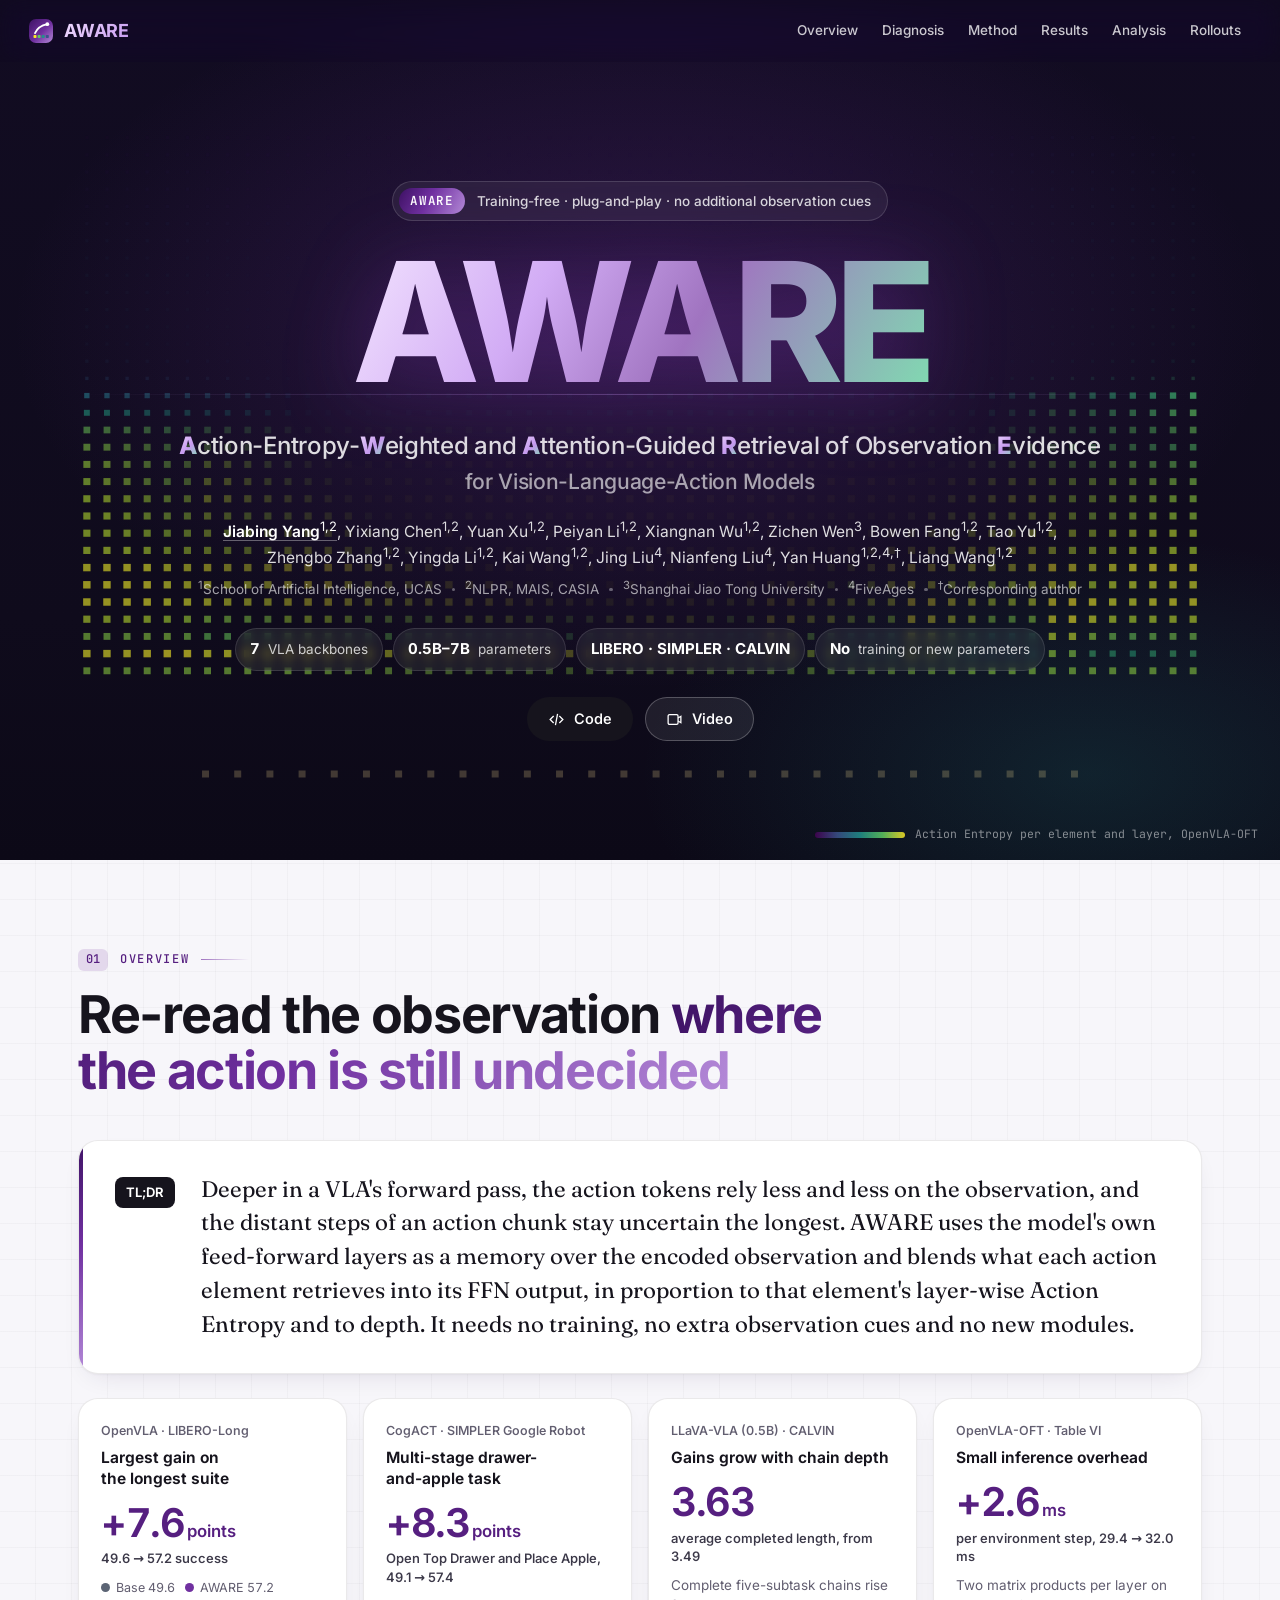
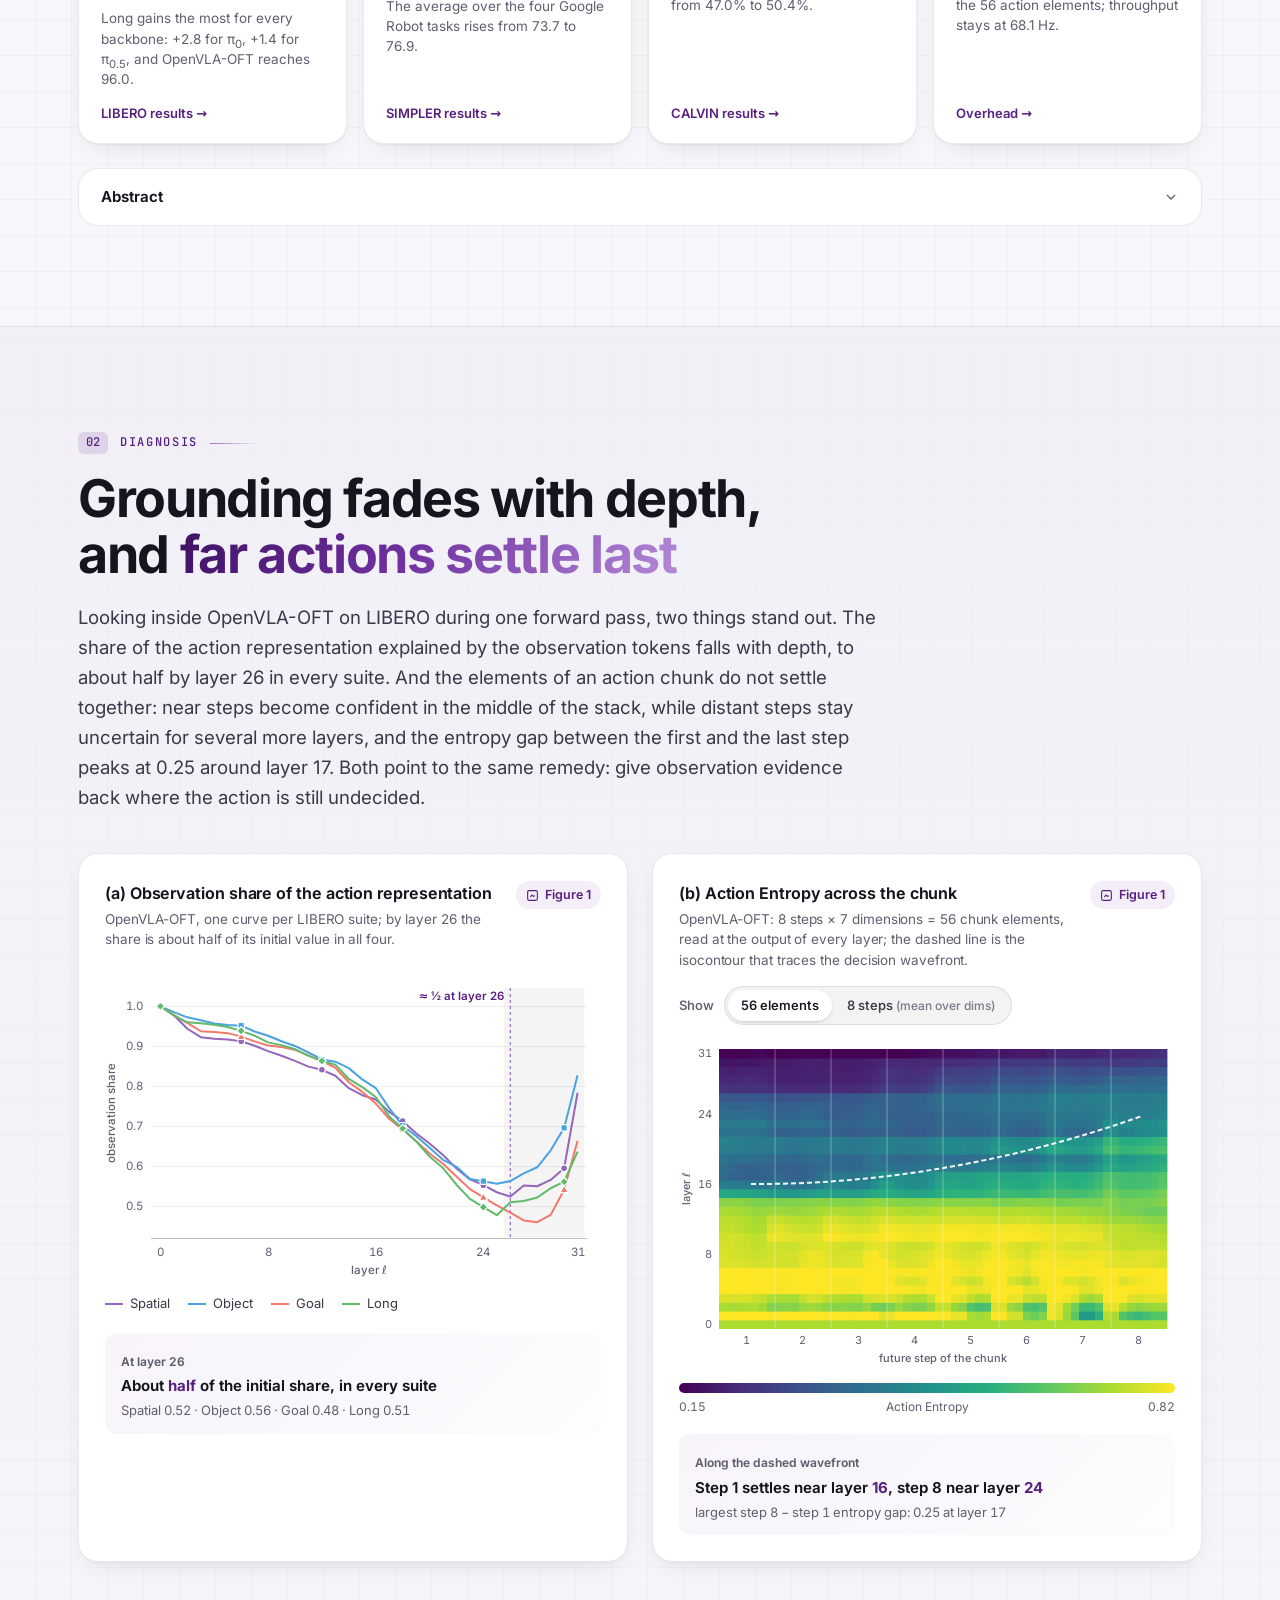
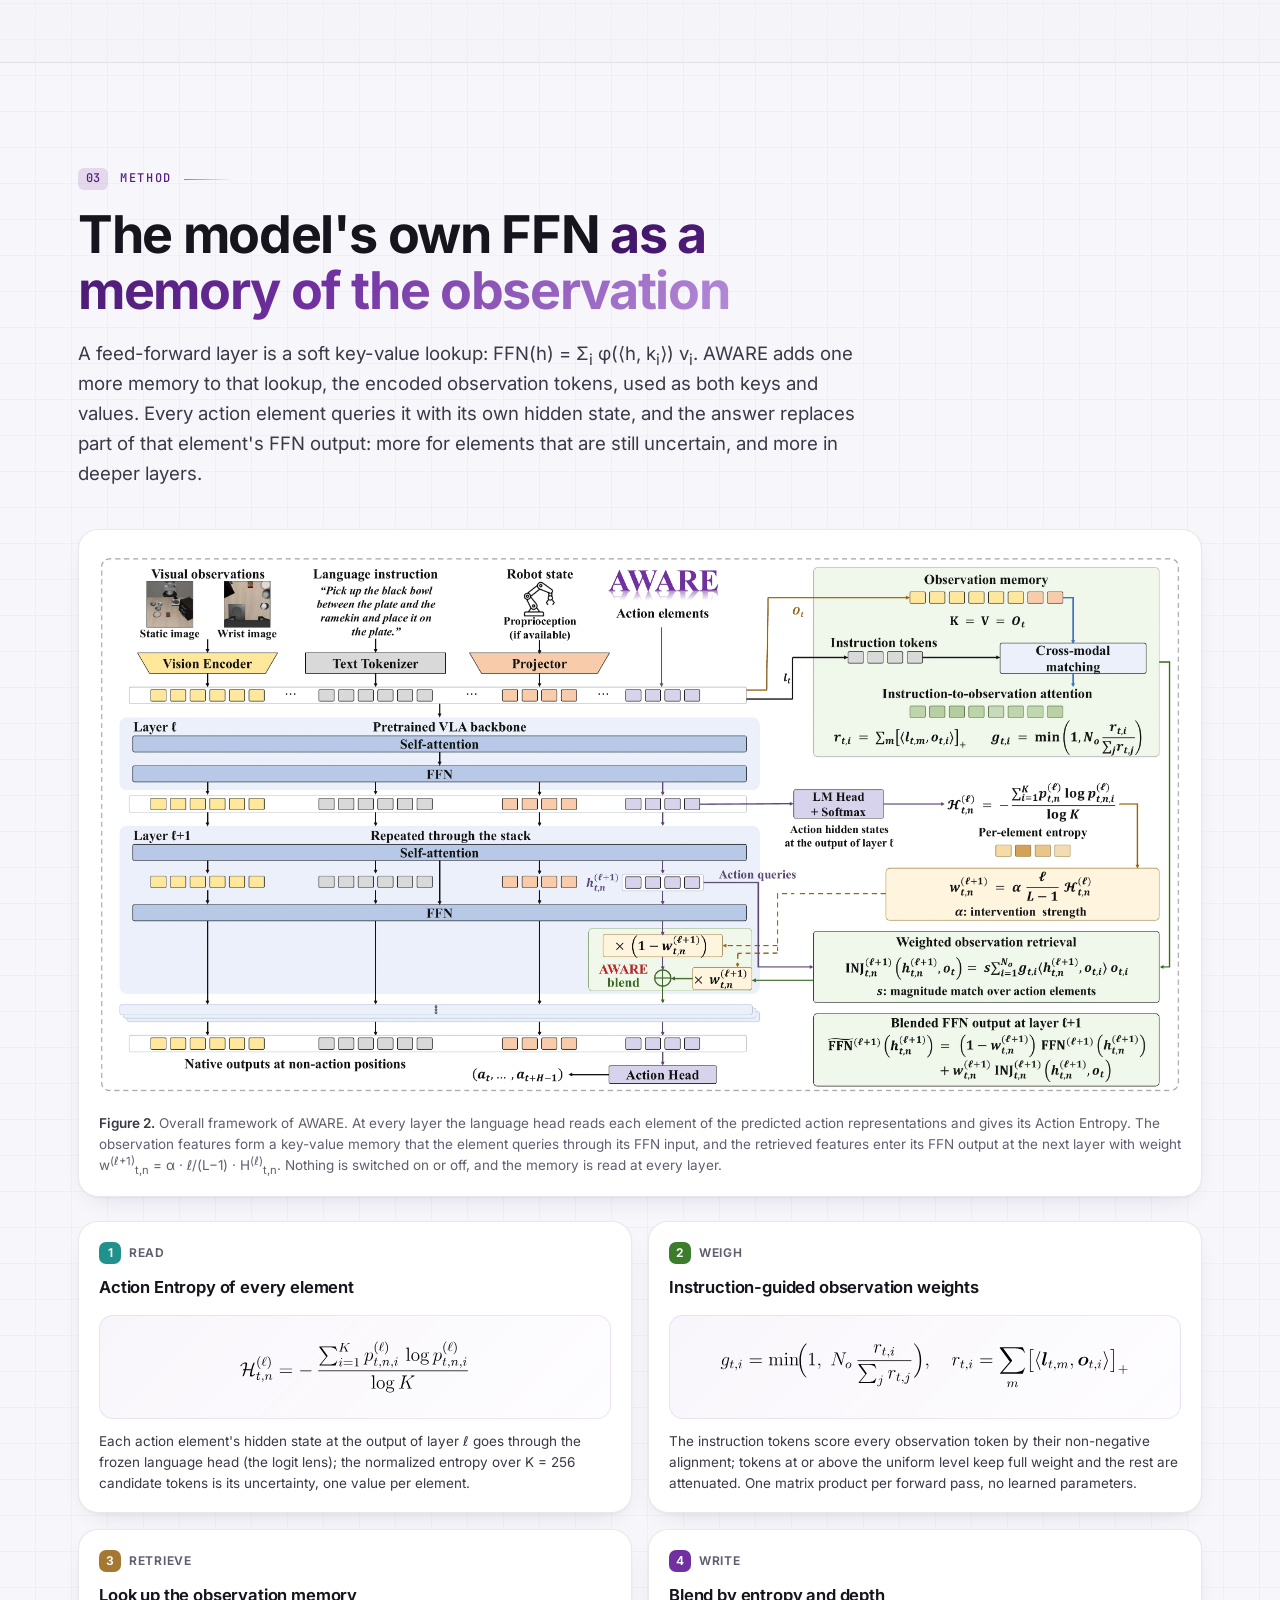
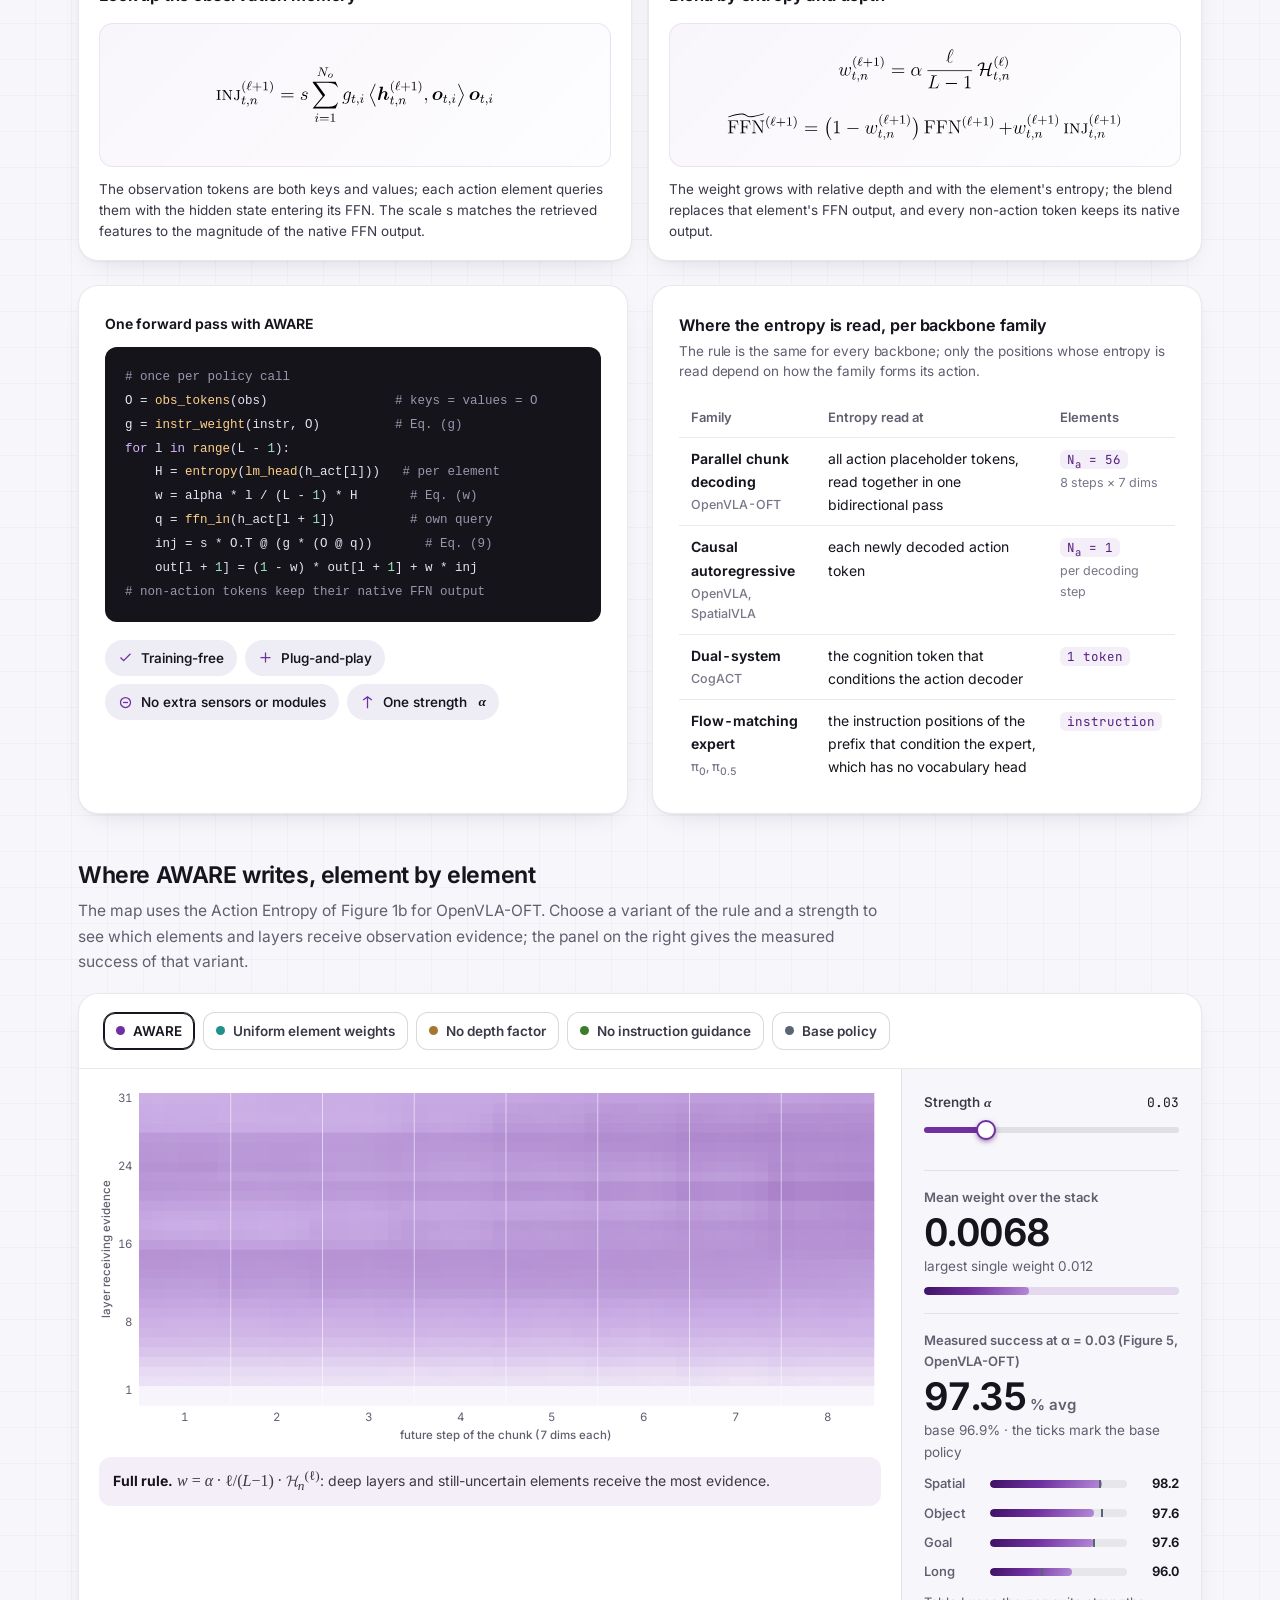
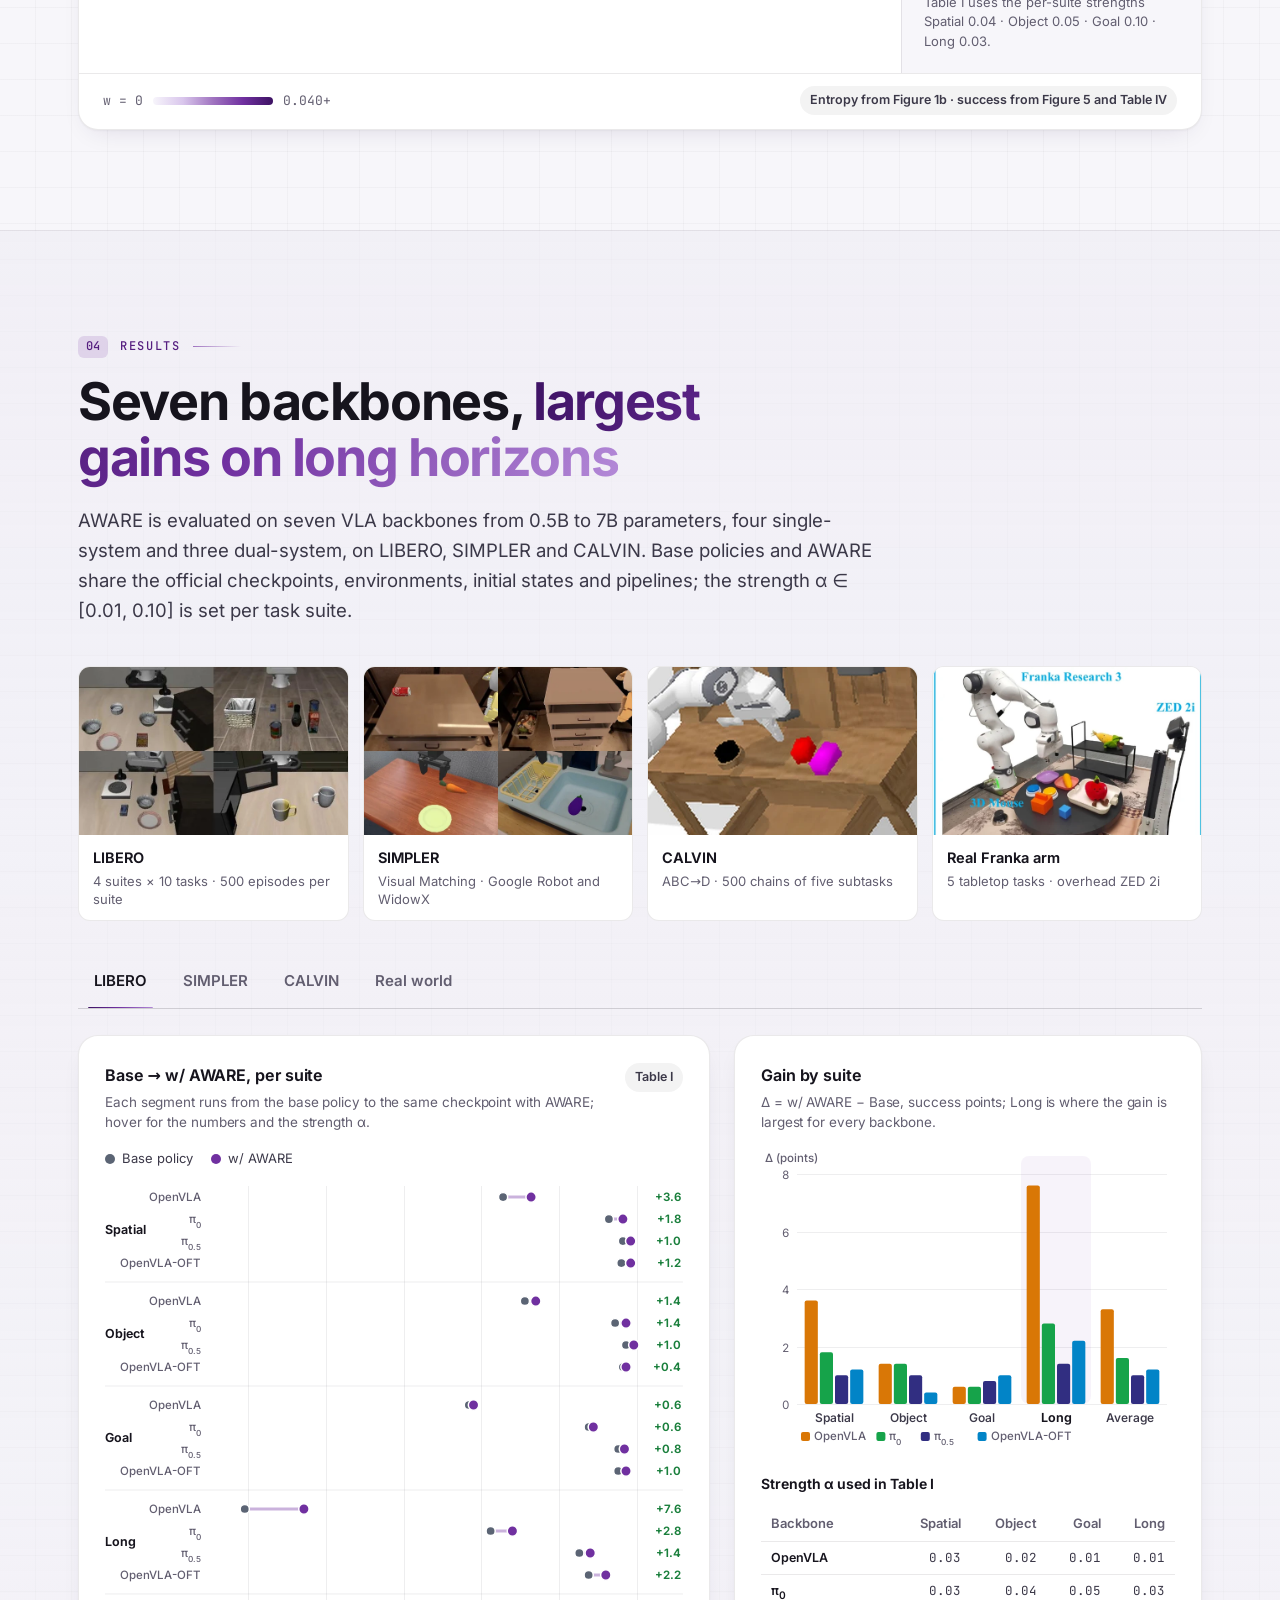
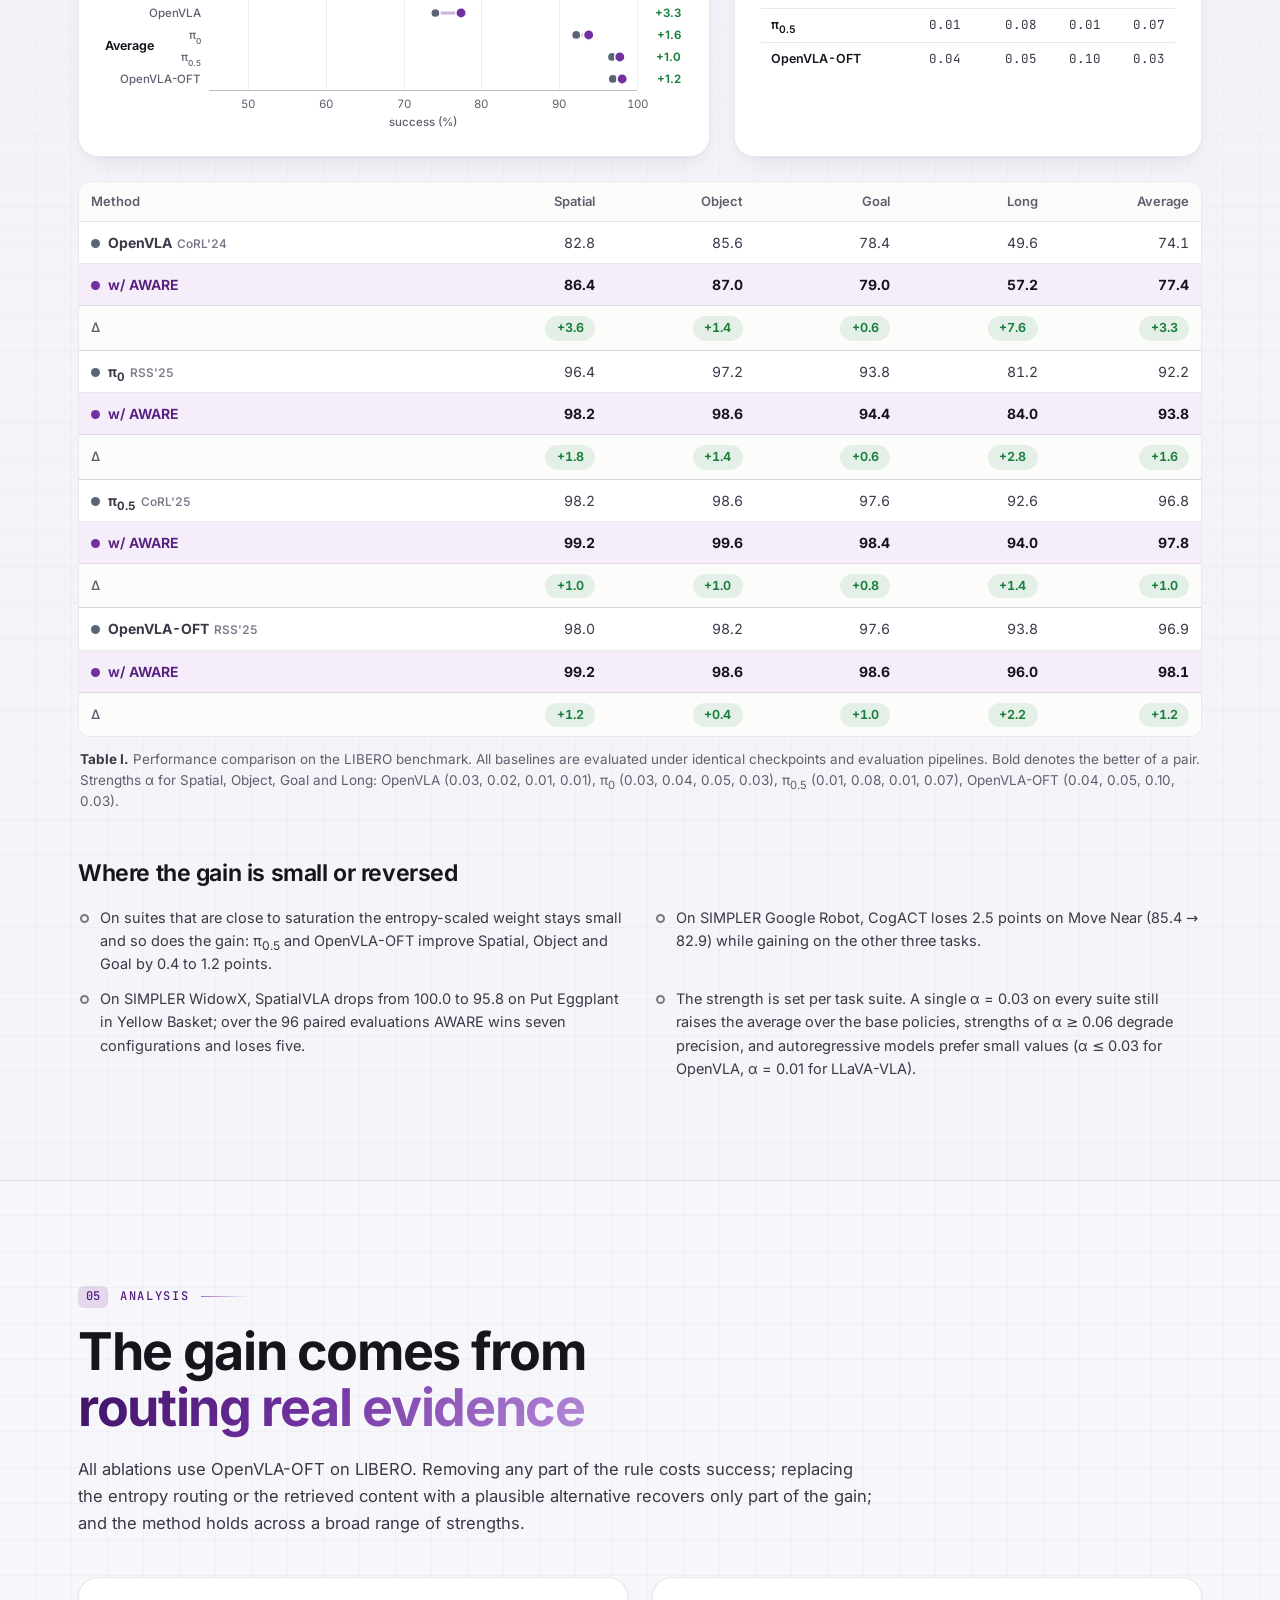
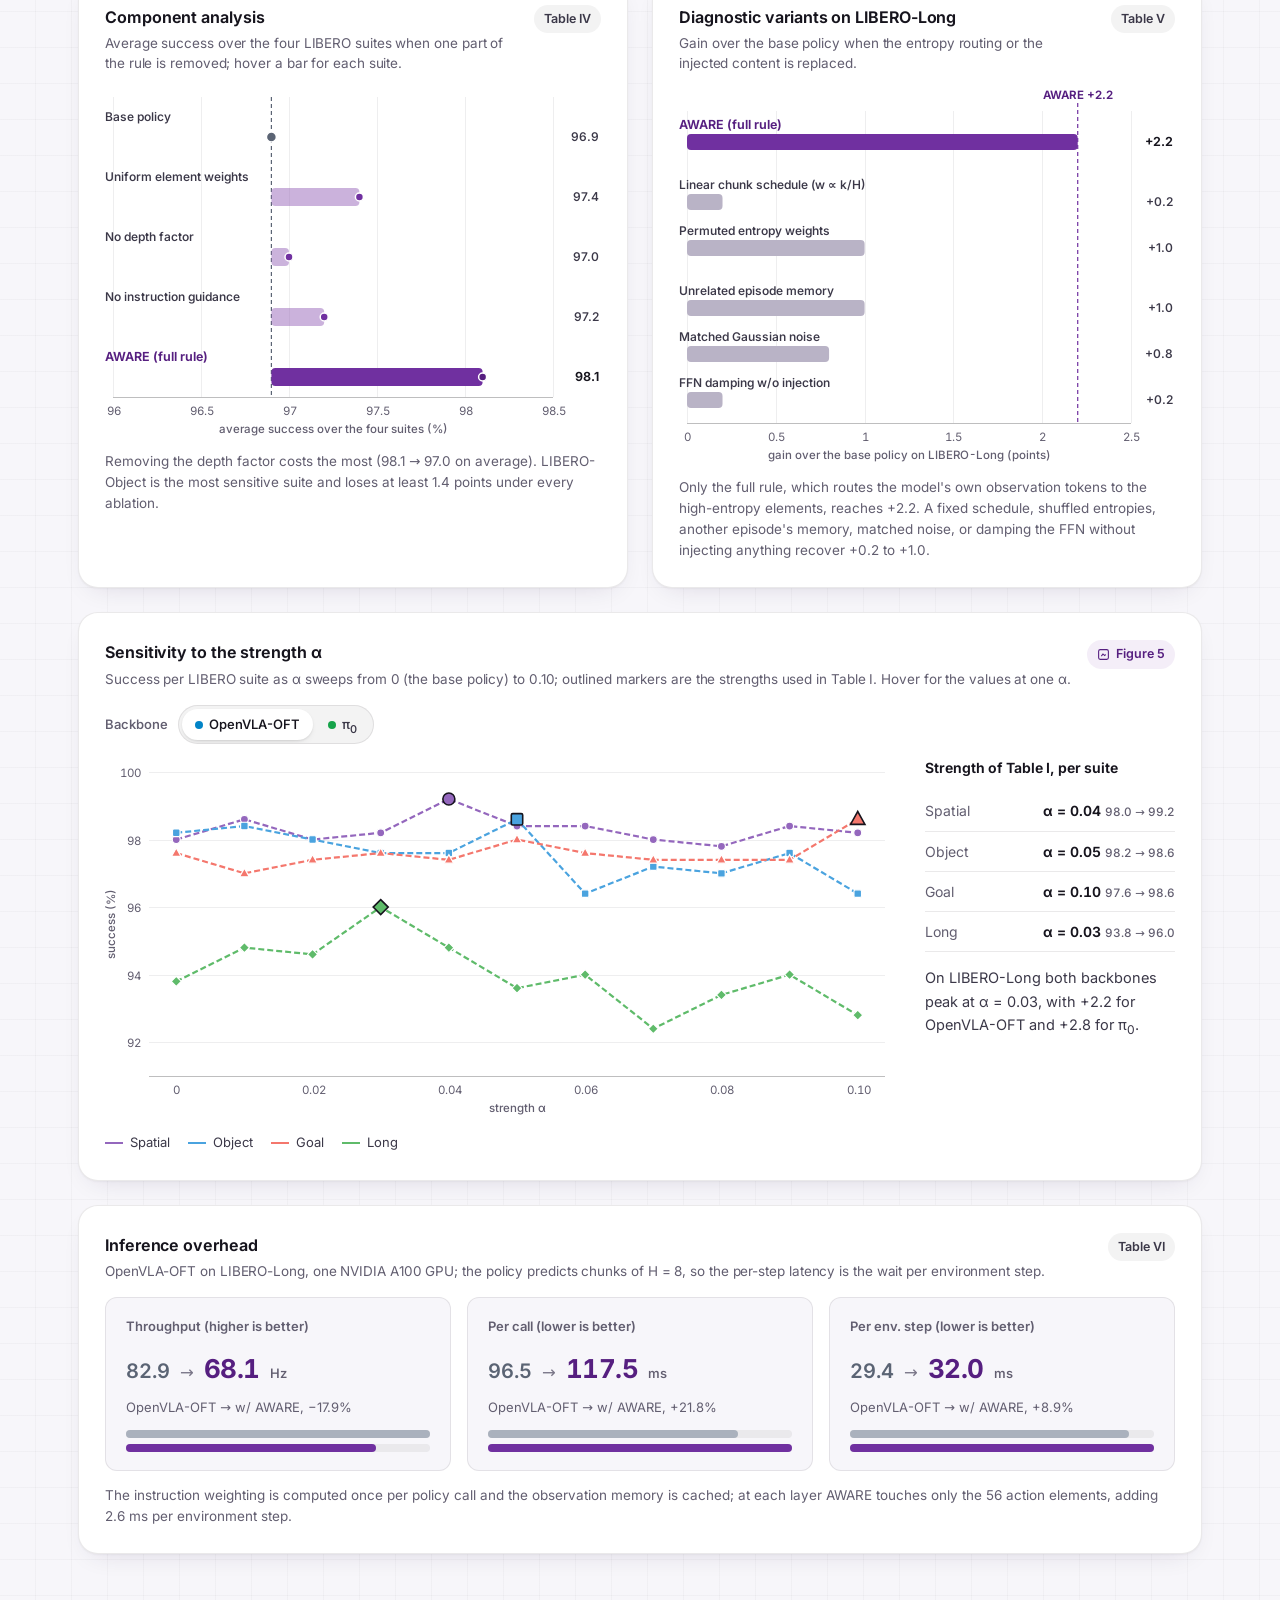
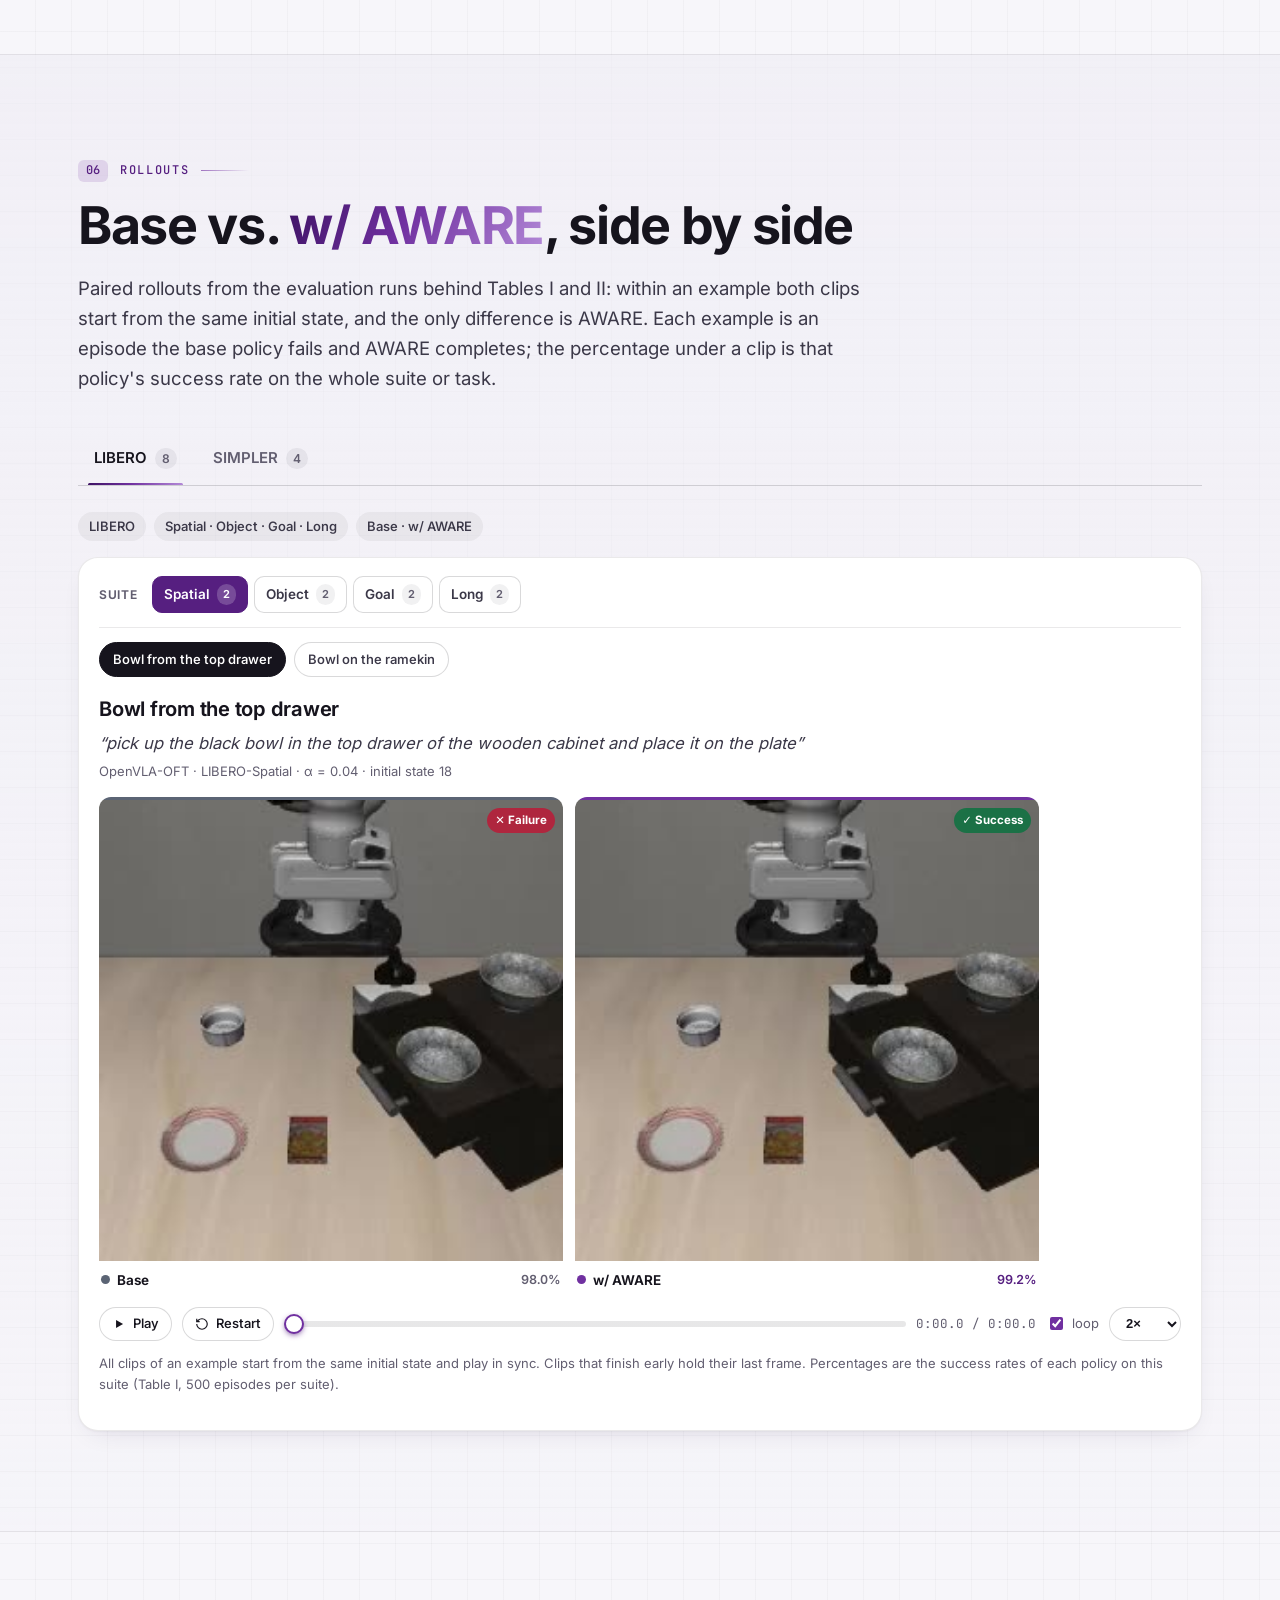
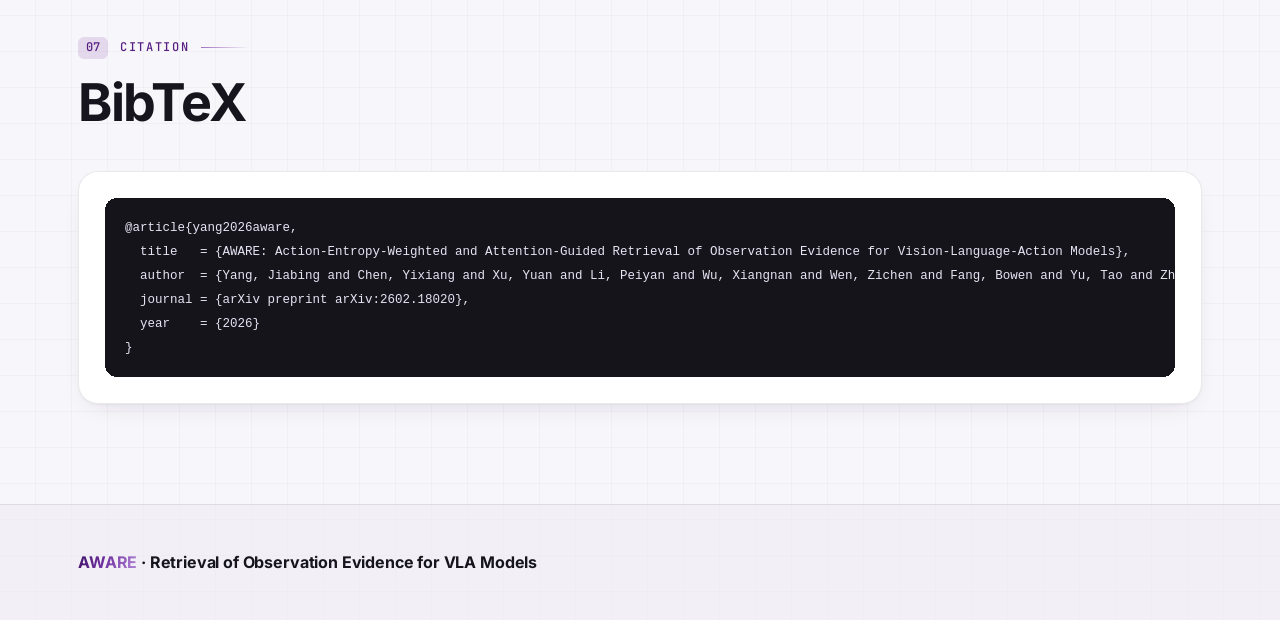
==== docs/index.html @ 72b149be "Organize AWARE open-source code at root and project page under /docs" ====
<!DOCTYPE html>
<html lang="en">
<head>
  <meta charset="utf-8">
  <meta name="viewport" content="width=device-width, initial-scale=1, viewport-fit=cover">
  <title>AWARE | Observation Evidence for VLA Models</title>
  <meta name="description" content="AWARE: Action-Entropy-Weighted and Attention-Guided Retrieval of Observation Evidence for Vision-Language-Action Models. Training-free, plug-and-play observation retrieval for VLA models.">
  <meta name="theme-color" content="#0f0b1c">
  <link rel="icon" type="image/svg+xml" href="assets/img/favicon.svg">
  <link rel="stylesheet" href="assets/css/base.css">
  <link rel="stylesheet" href="assets/css/theme.css">
  <script>document.documentElement.classList.add('js');</script>
</head>
<body>
<a class="skip-link" href="#overview">Skip to content</a>

<!-- ============================================================ NAV -->
<nav class="nav over-hero" id="nav" aria-label="Sections">
  <div class="nav-inner">
    <a class="brand" href="#top" aria-label="Back to top">
      <svg class="brand-mark" viewBox="0 0 26 26" aria-hidden="true">
        <defs><linearGradient id="bm" x1="0" y1="0" x2="1" y2="1"><stop offset="0" stop-color="#3d1263"/><stop offset=".55" stop-color="#7030a0"/><stop offset="1" stop-color="#b48ad8"/></linearGradient></defs>
        <rect x="1" y="1" width="24" height="24" rx="7" fill="url(#bm)"/>
        <rect x="5.5" y="17" width="3" height="3" rx=".8" fill="#fde725"/>
        <rect x="9.6" y="17" width="3" height="3" rx=".8" fill="#5ec962"/>
        <rect x="13.7" y="17" width="3" height="3" rx=".8" fill="#21918c"/>
        <rect x="17.8" y="17" width="3" height="3" rx=".8" fill="#3b528b"/>
        <path d="M7 15.2 C 9 10.5, 13 7.5, 19.3 6.2" fill="none" stroke="#fff" stroke-width="1.7" stroke-linecap="round"/>
        <circle cx="19.3" cy="6.2" r="1.9" fill="#fff"/>
      </svg>
      <span class="brand-text"><em>AWARE</em></span>
    </a>
    <ul class="nav-links" id="nav-links">
      <li><a href="#overview">Overview</a></li>
      <li><a href="#diagnosis">Diagnosis</a></li>
      <li><a href="#method">Method</a></li>
      <li><a href="#results">Results</a></li>
      <li><a href="#analysis">Analysis</a></li>
      <li><a href="#rollouts">Rollouts</a></li>
    </ul>
    <button class="nav-toggle" id="nav-toggle" aria-label="Open section menu" aria-expanded="false" aria-controls="nav-links"><span></span></button>
  </div>
  <div class="progress" id="progress" aria-hidden="true"></div>
</nav>

<!-- ============================================================ HERO -->
<header class="hero" id="top">
  <canvas id="hero-canvas" aria-hidden="true"></canvas>
  <div class="hero-inner">
    <div class="hero-kicker">
      <span class="badge-acc">AWARE</span>
      <span>Training-free · plug-and-play · no additional observation cues</span>
    </div>
    <h1 class="hero-title"><span class="wm">AWARE</span><span class="sr-only">: Action-Entropy-Weighted and Attention-Guided Retrieval of Observation Evidence for Vision-Language-Action Models</span></h1>
    <p class="hero-sub" aria-hidden="true"><span class="nobr"><b>A</b>ction-Entropy-<b>W</b>eighted and <b>A</b>ttention-Guided</span> <span class="nobr"><b>R</b>etrieval of Observation <b>E</b>vidence</span><br><span class="for">for Vision-Language-Action Models</span></p>
    <div class="hero-authors-block">
      <p class="hero-authors">
        <a class="author-link" href="https://jiabingyang01.github.io/" target="_blank" rel="noopener"><strong>Jiabing Yang</strong><sup>1,2</sup></a>,
        <span>Yixiang Chen<sup>1,2</sup></span>,
        <span>Yuan Xu<sup>1,2</sup></span>,
        <span>Peiyan Li<sup>1,2</sup></span>,
        <span>Xiangnan Wu<sup>1,2</sup></span>,
        <span>Zichen Wen<sup>3</sup></span>,
        <span>Bowen Fang<sup>1,2</sup></span>,
        <span>Tao Yu<sup>1,2</sup></span>,<br class="desktop-br">
        <span>Zhengbo Zhang<sup>1,2</sup></span>,
        <span>Yingda Li<sup>1,2</sup></span>,
        <span>Kai Wang<sup>1,2</sup></span>,
        <span>Jing Liu<sup>4</sup></span>,
        <span>Nianfeng Liu<sup>4</sup></span>,
        <span>Yan Huang<sup>1,2,4,&dagger;</sup></span>,
        <span>Liang Wang<sup>1,2</sup></span>
      </p>
      <p class="hero-affils">
        <span><sup>1</sup>School of Artificial Intelligence, UCAS</span>
        <span class="sep" aria-hidden="true"></span>
        <span><sup>2</sup>NLPR, MAIS, CASIA</span>
        <span class="sep" aria-hidden="true"></span>
        <span><sup>3</sup>Shanghai Jiao Tong University</span>
        <span class="sep" aria-hidden="true"></span>
        <span><sup>4</sup>FiveAges</span>
        <span class="sep" aria-hidden="true"></span>
        <span><sup>&dagger;</sup>Corresponding author</span>
      </p>
    </div>
    <ul class="hero-facts" id="hero-facts" aria-label="Scope of the evaluation"></ul>
    <div class="hero-actions" id="hero-links"></div>
  </div>
  <div class="hero-legend" aria-hidden="true"><span class="hl-ramp"></span><span>Action Entropy per element and layer, OpenVLA-OFT</span></div>
</header>

<main id="main">

<!-- ============================================================ 01 OVERVIEW -->
<section class="section" id="overview" aria-labelledby="overview-title">
  <div class="wrap">
    <div class="sec-head reveal">
      <span class="eyebrow"><span class="idx">01</span>Overview</span>
      <h2 class="sec-title" id="overview-title">Re-read the observation <em>where the action is still undecided</em></h2>
    </div>

    <div class="card tldr reveal">
      <span class="tldr-tag">TL;DR</span>
      <p data-t="tldr"></p>
    </div>

    <div class="results-row" id="key-results" aria-label="Key results"></div>

    <details class="abstract reveal">
      <summary><span>Abstract</span><svg class="chev" width="16" height="16" viewBox="0 0 24 24" fill="none" stroke="currentColor" stroke-width="2" aria-hidden="true"><path d="M6 9l6 6 6-6"/></svg></summary>
      <div class="body"><p data-t="abstract"></p></div>
    </details>
  </div>
</section>

<!-- ============================================================ 02 DIAGNOSIS -->
<section class="section tint" id="diagnosis" aria-labelledby="diagnosis-title">
  <div class="wrap">
    <div class="sec-head reveal">
      <span class="eyebrow"><span class="idx">02</span>Diagnosis</span>
      <h2 class="sec-title" id="diagnosis-title">Grounding fades with depth, and <em>far actions settle last</em></h2>
      <p class="lede" data-t="diagnosis/lede"></p>
    </div>

    <div class="grid-2">
      <div class="card diag-card reveal">
        <div class="card-head">
          <div class="ttl">(a) Observation share of the action representation<small data-t="diagnosis/footprint_sub"></small></div>
          <button class="fig-link" type="button" data-fig-open="footprint"></button>
        </div>
        <div class="chart" id="fp-chart"></div>
        <div class="legend" id="fp-legend"></div>
        <div class="diag-note" id="fp-note"></div>
      </div>
      <div class="card diag-card reveal">
        <div class="card-head">
          <div class="ttl">(b) Action Entropy across the chunk<small data-t="diagnosis/entropy_sub"></small></div>
          <button class="fig-link" type="button" data-fig-open="footprint"></button>
        </div>
        <div class="controls mb-8">
          <span class="ctl"><span class="ctl-label">Show</span><span class="seg" id="ent-mode" role="group" aria-label="Quantity shown"></span></span>
        </div>
        <div class="chart" id="ent-chart"></div>
        <div class="heat-scale" id="ent-scale"></div>
        <div class="diag-note" id="ent-note"></div>
      </div>
    </div>
  </div>
</section>

<!-- ============================================================ 03 METHOD -->
<section class="section" id="method" aria-labelledby="method-title">
  <div class="wrap">
    <div class="sec-head reveal">
      <span class="eyebrow"><span class="idx">03</span>Method</span>
      <h2 class="sec-title" id="method-title">The model's own FFN <em>as a memory of the observation</em></h2>
      <p class="lede" data-t="method/lede"></p>
    </div>

    <figure class="card figure-card reveal">
      <img src="assets/img/aware_pipeline.webp" width="3693" height="1874" loading="lazy" decoding="async" data-zoom data-fig="aware_pipeline" alt="">
      <figcaption class="caption"><b>Figure 2.</b> <span data-t="figures/aware_pipeline/caption"></span></figcaption>
    </figure>

    <div class="eq-grid mt-24" id="eq-grid"></div>

    <div class="grid-2 mt-24">
      <div class="card reveal">
        <h3 class="label">One forward pass with AWARE</h3>
<pre class="code" aria-label="Pseudo-code of AWARE for one forward pass"><code><span class="c"># once per policy call</span>
O = <span class="f">obs_tokens</span>(obs)                 <span class="c"># keys = values = O</span>
g = <span class="f">instr_weight</span>(instr, O)          <span class="c"># Eq. (g)</span>
<span class="k">for</span> l <span class="k">in</span> <span class="f">range</span>(L - <span class="n">1</span>):
    H = <span class="f">entropy</span>(<span class="f">lm_head</span>(h_act[l]))   <span class="c"># per element</span>
    w = alpha * l / (L - <span class="n">1</span>) * H       <span class="c"># Eq. (w)</span>
    q = <span class="f">ffn_in</span>(h_act[l + <span class="n">1</span>])          <span class="c"># own query</span>
    inj = s * O.T @ (g * (O @ q))       <span class="c"># Eq. (9)</span>
    out[l + <span class="n">1</span>] = (<span class="n">1</span> - w) * out[l + <span class="n">1</span>] + w * inj
<span class="c"># non-action tokens keep their native FFN output</span></code></pre>
        <ul class="pills">
          <li class="pill"><svg viewBox="0 0 24 24" fill="none" stroke="currentColor" stroke-width="2" aria-hidden="true"><path d="M20 6L9 17l-5-5"/></svg>Training-free</li>
          <li class="pill"><svg viewBox="0 0 24 24" fill="none" stroke="currentColor" stroke-width="2" aria-hidden="true"><path d="M4 12h16M12 4v16"/></svg>Plug-and-play</li>
          <li class="pill"><svg viewBox="0 0 24 24" fill="none" stroke="currentColor" stroke-width="2" aria-hidden="true"><circle cx="12" cy="12" r="8"/><path d="M8 12h8"/></svg>No extra sensors or modules</li>
          <li class="pill"><svg viewBox="0 0 24 24" fill="none" stroke="currentColor" stroke-width="2" aria-hidden="true"><path d="M12 3v18M5 8l7-5 7 5"/></svg>One strength <span class="m">&nbsp;<i>α</i></span></li>
        </ul>
      </div>
      <div class="card reveal">
        <div class="card-head">
          <div class="ttl">Where the entropy is read, per backbone family<small data-t="method/mapping_sub"></small></div>
        </div>
        <div class="table-wrap"><table class="rt map-table" id="map-table"></table></div>
      </div>
    </div>

    <div class="sub-head mt-48 reveal">
      <h3 class="sub">Where AWARE writes, element by element</h3>
      <p class="muted" data-t="method/widget_sub"></p>
    </div>
    <div class="card widget reveal" id="wmap-widget">
      <div class="widget-top">
        <div class="presets" role="group" aria-label="Variant of the rule" id="wm-presets"></div>
      </div>
      <div class="widget-body">
        <div class="widget-stage">
          <div class="chart" id="wm-chart" aria-describedby="wm-desc"></div>
          <p class="sr-only" id="wm-desc">Injection weight of every OpenVLA-OFT action element (columns) at every layer (rows) for the selected variant and strength. Brighter cells receive more retrieved observation evidence.</p>
          <div class="wm-formula" id="wm-formula"></div>
        </div>
        <div class="widget-side">
          <div class="slider-row">
            <label for="wm-alpha">Strength <span class="m"><i>α</i></span></label>
            <input type="range" id="wm-alpha" min="1" max="10" step="1" value="3">
            <output id="wm-alpha-out" for="wm-alpha"></output>
          </div>
          <div class="readout" aria-live="polite">
            <div class="k">Mean weight over the stack</div>
            <div class="v" id="wm-mean"></div>
            <div class="n" id="wm-max"></div>
            <div class="meter"><i id="wm-bar"></i></div>
          </div>
          <div class="readout" id="wm-success"></div>
        </div>
      </div>
      <div class="widget-foot">
        <span class="ramp-scale" id="wm-scale">w&nbsp;=&nbsp;0 <i></i> high</span>
        <span class="data-tag" id="wm-tag">Entropy from Figure 1b · success from Figure 5 and Table IV</span>
      </div>
    </div>
  </div>
</section>

<!-- ============================================================ 04 RESULTS -->
<section class="section tint" id="results" aria-labelledby="results-title">
  <div class="wrap">
    <div class="sec-head reveal">
      <span class="eyebrow"><span class="idx">04</span>Results</span>
      <h2 class="sec-title" id="results-title">Seven backbones, <em>largest gains on long horizons</em></h2>
      <p class="lede" data-t="results/lede"></p>
    </div>

    <div class="bench-strip reveal" id="bench-strip"></div>

    <div class="tabs" role="tablist" aria-label="Benchmarks" id="results-tabs">
      <button class="tab" role="tab" id="tab-libero" aria-controls="panel-libero" aria-selected="true">LIBERO</button>
      <button class="tab" role="tab" id="tab-simpler" aria-controls="panel-simpler" aria-selected="false" tabindex="-1">SIMPLER</button>
      <button class="tab" role="tab" id="tab-calvin" aria-controls="panel-calvin" aria-selected="false" tabindex="-1">CALVIN</button>
      <button class="tab" role="tab" id="tab-real" aria-controls="panel-real" aria-selected="false" tabindex="-1">Real world</button>
    </div>

    <!-- LIBERO -->
    <div class="tabpanel" role="tabpanel" id="panel-libero" aria-labelledby="tab-libero" tabindex="0">
      <div class="grid-2 wide-left">
        <div class="card">
          <div class="card-head">
            <div class="ttl">Base → w/ AWARE, per suite<small>Each segment runs from the base policy to the same checkpoint with AWARE; hover for the numbers and the strength α.</small></div>
            <span class="data-tag">Table I</span>
          </div>
          <div class="legend" id="lib-legend"></div>
          <div class="chart" id="lib-dumbbell"></div>
        </div>
        <div class="card">
          <div class="card-head">
            <div class="ttl">Gain by suite<small>Δ = w/ AWARE − Base, success points; Long is where the gain is largest for every backbone.</small></div>
          </div>
          <div class="chart" id="lib-gain"></div>
          <h3 class="label mt-24">Strength α used in Table I</h3>
          <div class="table-wrap"><table class="rt alpha-table" id="lib-alpha"></table></div>
        </div>
      </div>
      <div class="table-wrap mt-24"><table class="rt" id="lib-table"></table></div>
      <p class="table-caption" id="lib-caption"></p>
    </div>

    <!-- SIMPLER -->
    <div class="tabpanel" role="tabpanel" id="panel-simpler" aria-labelledby="tab-simpler" tabindex="0" hidden>
      <div class="table-wrap"><table class="rt" id="sim-table"></table></div>
      <p class="table-caption" id="sim-caption"></p>
      <div class="grid-2 mt-24">
        <div class="card"><div class="card-head"><div class="ttl">Google Robot · CogACT<small id="sim-g-sub"></small></div></div><div class="chart" id="sim-g-chart"></div></div>
        <div class="card"><div class="card-head"><div class="ttl">WidowX · SpatialVLA<small id="sim-w-sub"></small></div></div><div class="chart" id="sim-w-chart"></div></div>
      </div>
    </div>

    <!-- CALVIN -->
    <div class="tabpanel" role="tabpanel" id="panel-calvin" aria-labelledby="tab-calvin" tabindex="0" hidden>
      <div class="grid-2 wide-left">
        <div class="card">
          <div class="card-head">
            <div class="ttl">Success by chain length<small data-t="results/calvin_sub"></small></div>
            <span class="data-tag">Table III</span>
          </div>
          <div class="legend" id="cal-legend"></div>
          <div class="chart" id="cal-chart"></div>
        </div>
        <div class="card cal-side">
          <div class="stat-row" id="cal-stats"></div>
          <p class="note" data-t="results/calvin_note"></p>
        </div>
      </div>
      <div class="table-wrap mt-24"><table class="rt" id="cal-table"></table></div>
      <p class="table-caption" id="cal-caption"></p>
    </div>

    <!-- REAL WORLD -->
    <div class="tabpanel" role="tabpanel" id="panel-real" aria-labelledby="tab-real" tabindex="0" hidden>
      <div id="real-root"></div>
    </div>

    <div class="mt-48 reveal">
      <h3 class="sub">Where the gain is small or reversed</h3>
      <ul class="scope-list" id="scope-list"></ul>
    </div>
  </div>
</section>

<!-- ============================================================ 05 ANALYSIS -->
<section class="section" id="analysis" aria-labelledby="analysis-title">
  <div class="wrap">
    <div class="sec-head reveal">
      <span class="eyebrow"><span class="idx">05</span>Analysis</span>
      <h2 class="sec-title" id="analysis-title">The gain comes from <em>routing real evidence</em></h2>
      <p class="lede sm" data-t="analysis/lede"></p>
    </div>

    <div class="an-grid">
      <div class="card reveal">
        <div class="card-head">
          <div class="ttl">Component analysis<small>Average success over the four LIBERO suites when one part of the rule is removed; hover a bar for each suite.</small></div>
          <span class="data-tag">Table IV</span>
        </div>
        <div class="chart" id="abl-chart"></div>
        <p class="caption" data-t="analysis/ablation_note"></p>
      </div>

      <div class="card reveal">
        <div class="card-head">
          <div class="ttl">Diagnostic variants on LIBERO-Long<small>Gain over the base policy when the entropy routing or the injected content is replaced.</small></div>
          <span class="data-tag">Table V</span>
        </div>
        <div class="chart" id="ctl-chart"></div>
        <p class="caption" data-t="analysis/controls_note"></p>
      </div>

      <div class="card span-2 reveal">
        <div class="card-head">
          <div class="ttl">Sensitivity to the strength α<small id="alpha-sub"></small></div>
          <button class="fig-link" type="button" data-fig-open="alpha"></button>
        </div>
        <div class="controls mb-8">
          <span class="ctl"><span class="ctl-label">Backbone</span><span class="seg" id="alpha-model" role="group" aria-label="Backbone"></span></span>
        </div>
        <div class="alpha-wrap">
          <div class="chart" id="alpha-chart"></div>
          <div class="alpha-side" id="alpha-side"></div>
        </div>
        <div class="legend" id="alpha-legend"></div>
      </div>

      <div class="card span-2 reveal" id="cost-card">
        <div class="card-head">
          <div class="ttl">Inference overhead<small>OpenVLA-OFT on LIBERO-Long, one NVIDIA A100 GPU; the policy predicts chunks of H = 8, so the per-step latency is the wait per environment step.</small></div>
          <span class="data-tag">Table VI</span>
        </div>
        <div class="cost-grid" id="cost-grid"></div>
        <p class="caption" data-t="analysis/cost_note"></p>
      </div>
    </div>
  </div>
</section>

<!-- ============================================================ 06 ROLLOUTS -->
<section class="section tint" id="rollouts" aria-labelledby="rollouts-title">
  <div class="wrap">
    <div class="sec-head reveal">
      <span class="eyebrow"><span class="idx">06</span>Rollouts</span>
      <h2 class="sec-title" id="rollouts-title">Base vs. <em>w/ AWARE</em>, side by side</h2>
      <p class="lede" data-t="videos/lede"></p>
    </div>
    <div class="tabs" role="tablist" aria-label="Rollout videos" id="video-tabs"></div>
    <div id="video-panels"></div>
  </div>
</section>


<!-- ============================================================ CITATION -->
<section class="section" id="citation" aria-labelledby="citation-title">
  <div class="wrap">
    <div class="sec-head reveal">
      <span class="eyebrow"><span class="idx">07</span>Citation</span>
      <h2 class="sec-title" id="citation-title">BibTeX</h2>
    </div>
    <div class="card reveal">
<pre class="code" aria-label="BibTeX citation"><code>@article{yang2026aware,
  title   = {AWARE: Action-Entropy-Weighted and Attention-Guided Retrieval of Observation Evidence for Vision-Language-Action Models},
  author  = {Yang, Jiabing and Chen, Yixiang and Xu, Yuan and Li, Peiyan and Wu, Xiangnan and Wen, Zichen and Fang, Bowen and Yu, Tao and Zhang, Zhengbo and Li, Yingda and Wang, Kai and Liu, Jing and Liu, Nianfeng and Huang, Yan and Wang, Liang},
  journal = {arXiv preprint arXiv:2602.18020},
  year    = {2026}
}</code></pre>
    </div>
  </div>
</section>
</main>

<footer class="footer">
  <div class="wrap">
    <span class="brand-text"><em>AWARE</em> · Retrieval of Observation Evidence for VLA Models</span>
  </div>
</footer>

<div class="lightbox" id="lightbox" role="dialog" aria-modal="true" aria-label="Figure viewer">
  <button class="close" id="lb-close" aria-label="Close figure viewer">×</button>
  <figure><img id="lb-img" alt=""><figcaption id="lb-cap"></figcaption></figure>
</div>
<div class="tip" id="tip" role="tooltip"></div>

<noscript><p class="noscript">This page renders its figures and numbers with JavaScript; please enable it to view the results.</p></noscript>

<!-- data -->
<script src="assets/data/colors.js"></script>
<script src="assets/data/paper_data.js"></script>
<script src="assets/data/fig_data.js"></script>
<script src="assets/data/text.js"></script>
<script src="assets/videos/manifest.js"></script>
<!-- page code -->
<script src="assets/js/main.js"></script>
<script src="assets/js/charts.js"></script>
<script src="assets/js/player.js"></script>
<script src="assets/js/hero.js"></script>
<script src="assets/js/overview.js"></script>
<script src="assets/js/diagnosis.js"></script>
<script src="assets/js/method.js"></script>
<script src="assets/js/results.js"></script>
<script src="assets/js/analysis.js"></script>
<script src="assets/js/rollouts.js"></script>
<script>SITE.boot();</script>
</body>
</html>
---- docs/assets/css/base.css ----
/* =========================================================================
   Project page base styles. Hand-written CSS, no build step, no external
   requests (fonts are self-hosted). Colours come from the tokens that
   theme.css defines; this file only uses var(--…).
   ========================================================================= */

/* ------------------------------------------------------------------ fonts (SIL OFL, see assets/fonts/LICENSE-OFL.txt) */
@font-face {
  font-family: "Inter"; font-style: normal; font-display: swap; font-weight: 100 900;
  src: url("../fonts/inter-latin-wght-normal.woff2") format("woff2");
  unicode-range: U+0000-00FF, U+0131, U+0152-0153, U+02BB-02BC, U+02C6, U+02DA, U+02DC, U+0304, U+0308, U+0329, U+2000-206F, U+20AC, U+2122, U+2191, U+2193, U+2212, U+2215, U+FEFF, U+FFFD;
}
@font-face {
  font-family: "Inter"; font-style: normal; font-display: swap; font-weight: 100 900;
  src: url("../fonts/inter-greek-wght-normal.woff2") format("woff2");
  unicode-range: U+0370-0377, U+037A-037F, U+0384-038A, U+038C, U+038E-03A1, U+03A3-03FF;
}
@font-face {
  font-family: "Fraunces"; font-style: normal; font-display: swap; font-weight: 100 900;
  src: url("../fonts/fraunces-latin-opsz-normal.woff2") format("woff2");
  unicode-range: U+0000-00FF, U+0131, U+0152-0153, U+02BB-02BC, U+02C6, U+02DA, U+02DC, U+0304, U+0308, U+0329, U+2000-206F, U+20AC, U+2122, U+2191, U+2193, U+2212, U+2215, U+FEFF, U+FFFD;
}
@font-face {
  font-family: "Fraunces"; font-style: italic; font-display: swap; font-weight: 100 900;
  src: url("../fonts/fraunces-latin-opsz-italic.woff2") format("woff2");
  unicode-range: U+0000-00FF, U+0131, U+0152-0153, U+02BB-02BC, U+02C6, U+02DA, U+02DC, U+0304, U+0308, U+0329, U+2000-206F, U+20AC, U+2122, U+2191, U+2193, U+2212, U+2215, U+FEFF, U+FFFD;
}
@font-face {
  font-family: "JetBrains Mono"; font-style: normal; font-display: swap; font-weight: 100 800;
  src: url("../fonts/jetbrains-mono-latin-wght-normal.woff2") format("woff2");
  unicode-range: U+0000-00FF, U+0131, U+0152-0153, U+02BB-02BC, U+02C6, U+02DA, U+02DC, U+0304, U+0308, U+0329, U+2000-206F, U+20AC, U+2122, U+2191, U+2193, U+2212, U+2215, U+FEFF, U+FFFD;
}
@font-face {
  font-family: "JetBrains Mono"; font-style: normal; font-display: swap; font-weight: 100 800;
  src: url("../fonts/jetbrains-mono-greek-wght-normal.woff2") format("woff2");
  unicode-range: U+0370-0377, U+037A-037F, U+0384-038A, U+038C, U+038E-03A1, U+03A3-03FF;
}

:root {
  color-scheme: light;
  --serif: "Fraunces", "Iowan Old Style", "Palatino Linotype", Palatino, "Book Antiqua", Georgia, serif;
  --sans: "Inter", ui-sans-serif, system-ui, -apple-system, "Segoe UI", Roboto, "Helvetica Neue", Arial, sans-serif;
  --mono: "JetBrains Mono", ui-monospace, "SFMono-Regular", Menlo, Consolas, "Liberation Mono", monospace;
  --math: "STIX Two Math", "STIX Two Text", "Latin Modern Math", "Cambria Math", "Times New Roman", Times, serif;
  --maxw: 1180px;
  --gutter: 28px;
  --r-lg: 20px;
  --r-sm: 12px;
  --nav-h: 62px;
  --ease: cubic-bezier(0.22, 0.8, 0.24, 1);
}

*, *::before, *::after { box-sizing: border-box; }
html { scroll-behavior: smooth; scroll-padding-top: calc(var(--nav-h) + 18px); -webkit-text-size-adjust: 100%; }
body {
  margin: 0;
  background-color: var(--bg);
  background-image: linear-gradient(var(--grid) 1px, transparent 1px), linear-gradient(90deg, var(--grid) 1px, transparent 1px);
  background-size: 36px 36px; background-position: -1px -1px;
  color: var(--ink); font-family: var(--sans); font-size: 16.5px; line-height: 1.65;
  -webkit-font-smoothing: antialiased; -moz-osx-font-smoothing: grayscale;
  overflow-x: hidden;
}
img, svg, video, canvas { display: block; max-width: 100%; }
img { height: auto; }
a { color: var(--acc-deep); text-decoration-thickness: 1px; text-underline-offset: 3px; }
a:hover { color: var(--acc); }
button { font: inherit; color: inherit; }
::selection { background: var(--acc-wash-2); }
:focus-visible { outline: 2px solid var(--acc); outline-offset: 3px; border-radius: 6px; }
p { margin: 0 0 14px; }
sup, sub { line-height: 0; }

.skip-link { position: absolute; left: 12px; top: -48px; z-index: 200; background: var(--ink); color: #fff; padding: 8px 14px; border-radius: var(--r-sm); font-size: 14px; text-decoration: none; }
.skip-link:focus { top: 12px; color: #fff; }
.sr-only { position: absolute !important; width: 1px; height: 1px; padding: 0; margin: -1px; overflow: hidden; clip: rect(0, 0, 0, 0); white-space: nowrap; border: 0; }
.wrap { width: 100%; max-width: var(--maxw); margin: 0 auto; padding: 0 var(--gutter); }
.muted { color: var(--muted); }
.m { font-family: var(--math); }
.m i { font-style: italic; }
.noscript { text-align: center; padding: 16px; background: #fff3e0; margin: 0; }

/* ------------------------------------------------------------------ nav */
.nav {
  position: fixed; inset: 0 0 auto 0; z-index: 100; height: var(--nav-h);
  background: var(--nav-bg);
  -webkit-backdrop-filter: saturate(160%) blur(14px); backdrop-filter: saturate(160%) blur(14px);
  border-bottom: 1px solid transparent;
  transition: border-color 0.3s var(--ease), background 0.3s var(--ease);
}
.nav.scrolled { border-bottom-color: var(--line); background: var(--nav-bg-solid); }
.nav-inner { height: 100%; display: flex; align-items: center; gap: 20px; max-width: 1320px; margin: 0 auto; padding: 0 var(--gutter); }
.brand { display: inline-flex; align-items: center; gap: 10px; text-decoration: none; color: var(--ink); font-weight: 600; flex: none; }
.brand:hover { color: var(--ink); }
.brand-mark { width: 26px; height: 26px; }
.brand-text { font-family: var(--sans); font-size: 18px; font-weight: 700; letter-spacing: -0.01em; }
.brand-text em { font-style: normal; background: var(--acc-grad); -webkit-background-clip: text; background-clip: text; color: transparent; }
.nav-links { display: flex; align-items: center; gap: 2px; margin: 0 0 0 auto; list-style: none; padding: 0; }
.nav-links a { display: block; padding: 7px 11px; border-radius: 999px; font-size: 13.5px; font-weight: 500; color: var(--ink-2); text-decoration: none; transition: background 0.2s, color 0.2s; }
.nav-links a:hover { background: rgba(23, 22, 28, 0.05); color: var(--ink); }
.nav-links a.active { color: var(--acc-deep); background: var(--acc-wash); }
.nav-toggle { display: none; margin-left: auto; width: 42px; height: 42px; border-radius: var(--r-sm); border: 1px solid var(--line-2); background: #fff; cursor: pointer; align-items: center; justify-content: center; }
.nav-toggle span, .nav-toggle span::before, .nav-toggle span::after { display: block; width: 18px; height: 1.6px; background: var(--ink); border-radius: 2px; position: relative; transition: transform 0.25s var(--ease), opacity 0.2s; }
.nav-toggle span::before, .nav-toggle span::after { content: ""; position: absolute; left: 0; }
.nav-toggle span::before { top: -6px; }
.nav-toggle span::after { top: 6px; }
.nav.open .nav-toggle span { background: transparent; }
.nav.open .nav-toggle span::before { transform: translateY(6px) rotate(45deg); }
.nav.open .nav-toggle span::after { transform: translateY(-6px) rotate(-45deg); }
.progress { position: absolute; left: 0; bottom: -1px; height: 2px; width: 100%; transform-origin: 0 50%; transform: scaleX(0); background: var(--acc-grad); }

/* ----------------------------------------------------------------- hero */
.hero { position: relative; display: flex; align-items: center; justify-content: center; padding: calc(var(--nav-h) + 96px) 0 44px; overflow: hidden; isolation: isolate; }
#hero-canvas { position: absolute; inset: 0; width: 100%; height: 100%; z-index: -1; }
.hero-inner { position: relative; text-align: center; max-width: 1080px; padding: 0 var(--gutter); }
.hero-kicker {
  display: inline-flex; align-items: center; gap: 12px; flex-wrap: wrap; justify-content: center;
  padding: 6px 16px 6px 6px; border-radius: 999px; background: #fff; border: 1px solid var(--line);
  font-size: 13.5px; font-weight: 500; color: var(--ink-2);
}
.badge-acc { display: inline-flex; align-items: center; padding: 3px 11px; border-radius: 999px; background: var(--acc-grad); color: #fff; font-family: var(--mono); font-size: 12.5px; font-weight: 600; letter-spacing: 0.06em; }
.hero-title { margin: 24px 0 0; font-family: var(--sans); font-weight: 750; letter-spacing: -0.042em; line-height: 1.0; font-size: clamp(42px, 7vw, 92px); color: var(--ink); text-wrap: balance; }
.hero-title .line { display: block; }
.hero-title em { font-style: normal; background: var(--acc-grad); -webkit-background-clip: text; background-clip: text; color: transparent; }
.hero-sub { margin: 22px auto 0; max-width: 900px; text-wrap: balance; font-family: var(--sans); font-weight: 500; letter-spacing: -0.012em; font-size: clamp(18px, 2vw, 24px); line-height: 1.38; color: var(--ink-2); }
.hero-authors { margin: 18px 0 0; font-size: 15px; color: var(--ink-2); display: inline-flex; align-items: center; gap: 12px; flex-wrap: wrap; justify-content: center; }
.hero-authors strong { font-weight: 600; color: var(--ink); }
.hero-authors .sep { width: 4px; height: 4px; border-radius: 50%; background: var(--faint); }
.hero-actions { margin-top: 26px; display: flex; gap: 12px; justify-content: center; flex-wrap: wrap; }
.hero-actions:empty { display: none; }
.hero + main > .section:first-child { padding-top: 56px; }

.btn {
  display: inline-flex; align-items: center; gap: 9px; height: 44px; padding: 0 20px; border-radius: 999px;
  background: var(--ink); color: #fff; border: 1px solid transparent; font-size: 14.5px; font-weight: 550; text-decoration: none; cursor: pointer;
  transition: background 0.2s, border-color 0.2s;
}
.btn:hover { color: #fff; background: #2c2a33; }
.btn svg { width: 17px; height: 17px; flex: none; }
.btn.ghost { background: #fff; color: var(--ink); border-color: var(--line-2); }
.btn.ghost:hover { background: #fff; border-color: var(--acc-light); color: var(--ink); }

/* -------------------------------------------------------------- sections */
.section { position: relative; padding: 100px 0; }
.section + .section { border-top: 1px solid var(--line); }
.section.tint { background: var(--tint); }
.sec-head { max-width: 860px; margin-bottom: 40px; }
.eyebrow { display: inline-flex; align-items: center; gap: 12px; font-family: var(--mono); font-size: 12px; font-weight: 500; letter-spacing: 0.14em; text-transform: uppercase; color: var(--acc-deep); }
.eyebrow .idx { display: inline-flex; align-items: center; justify-content: center; min-width: 30px; height: 22px; padding: 0 7px; border-radius: 6px; background: var(--acc-wash-2); letter-spacing: 0.04em; }
.eyebrow::after { content: ""; width: 48px; height: 1px; background: linear-gradient(90deg, var(--acc-light), transparent); }
.sec-title { margin: 16px 0 0; font-family: var(--sans); font-weight: 700; font-size: clamp(32px, 4.3vw, 52px); line-height: 1.08; letter-spacing: -0.026em; text-wrap: balance; }
.sec-title em { font-style: normal; background: var(--acc-grad); -webkit-background-clip: text; background-clip: text; color: transparent; }
.lede { margin: 20px 0 0; font-size: 18.5px; line-height: 1.62; color: var(--ink-2); max-width: 800px; }
.lede.sm { font-size: 16.5px; }
h3.sub { margin: 0; font-family: var(--sans); font-weight: 650; font-size: 23px; line-height: 1.2; letter-spacing: -0.018em; text-wrap: balance; }
.sub-head { max-width: 800px; margin-bottom: 18px; }
.sub-head p { margin: 8px 0 0; font-size: 15.5px; }
h3.label { margin: 0 0 12px; font-family: var(--sans); font-size: 14px; font-weight: 650; color: var(--ink); }
h3.label.mt-24 { margin-top: 24px; }
.body-text { margin: 14px 0 0; color: var(--ink-2); }
.note { margin: 14px 0 0; font-size: 14.5px; color: var(--ink-2); line-height: 1.6; }

/* --------------------------------------------------------------- cards */
.card { position: relative; background: var(--surface); border: 1px solid var(--line); border-radius: var(--r-lg); box-shadow: var(--shadow); padding: 26px; }
.card-head { display: flex; align-items: flex-start; justify-content: space-between; gap: 12px 16px; margin-bottom: 16px; }
.card-head .ttl { font-weight: 650; font-size: 16px; letter-spacing: -0.005em; flex: 1 1 auto; min-width: 0; text-wrap: balance; }
.card-head .ttl small { display: block; font-weight: 400; font-size: 13.5px; color: var(--muted); margin-top: 3px; line-height: 1.5; text-wrap: pretty; }
.card-head > .fig-link, .card-head > .data-tag, .card-head > .illustrative { flex: none; margin-top: 1px; }
.caption { margin: 14px 0 0; font-size: 13.5px; line-height: 1.55; color: var(--muted); }
.caption b { color: var(--ink-2); font-weight: 600; }

.grid-2 { display: grid; grid-template-columns: 1fr 1fr; gap: 24px; }
.grid-3 { display: grid; grid-template-columns: repeat(3, 1fr); gap: 24px; }
.grid-2 > *, .grid-3 > *, .an-grid > *, .widget-body > *, .heat-wrap > * { min-width: 0; }
.grid-2.wide-right { grid-template-columns: 1fr 1.35fr; }
.grid-2.wide-left { grid-template-columns: 1.35fr 1fr; }
.grid-2, .grid-3, .an-grid, .heat-wrap { align-items: stretch; }
.grid-2 > .card, .grid-3 > .card, .an-grid > .card { height: 100%; }
.grid-2 > .stack { display: flex; flex-direction: column; height: 100%; }
.grid-2 > .stack > .callout:last-child { margin-top: auto; }
.stack > * + * { margin-top: 24px; }
.mt-16 { margin-top: 16px; }
.mt-24 { margin-top: 24px; }
.mt-32 { margin-top: 32px; }
.mt-48 { margin-top: 48px; }
.mb-8 { margin-bottom: 8px; }
.mb-16 { margin-bottom: 16px; }

/* ---------------------------------------------------------------- tl;dr */
.tldr { display: grid; grid-template-columns: auto 1fr; gap: 26px; align-items: start; padding: 32px 36px; overflow: hidden; }
.tldr::before { content: ""; position: absolute; inset: 0 auto 0 0; width: 4px; background: var(--acc-grad); }
.tldr-tag { font-size: 13px; font-weight: 650; padding: 5px 11px; border-radius: 8px; background: var(--ink); color: #fff; margin-top: 4px; }
.tldr p { margin: 0; font-family: var(--serif); font-size: clamp(19px, 2vw, 22.5px); line-height: 1.5; color: var(--ink); font-variation-settings: "opsz" 30; }

/* key results: claim + one number + link */
.results-row { margin-top: 24px; display: grid; grid-template-columns: repeat(4, 1fr); gap: 16px; }
.kr { display: flex; flex-direction: column; padding: 22px 22px 18px; text-decoration: none; color: var(--ink); transition: border-color 0.2s, transform 0.25s var(--ease); }
.kr:hover { color: var(--ink); border-color: var(--acc-light); transform: translateY(-2px); }
.kr .scope { font-size: 12.5px; font-weight: 550; color: var(--muted); }
.kr .claim { margin-top: 6px; font-size: 15.5px; font-weight: 650; line-height: 1.35; text-wrap: balance; }
.kr .num { margin-top: 14px; font-size: clamp(32px, 3.1vw, 42px); font-weight: 650; letter-spacing: -0.035em; line-height: 1; color: var(--acc-deep); font-variant-numeric: tabular-nums; }
.kr .num small { font-size: 0.42em; font-weight: 600; letter-spacing: 0; margin-left: 3px; color: var(--acc-deep); }
.kr .lbl { margin-top: 6px; font-size: 13px; font-weight: 550; color: var(--ink-2); line-height: 1.4; }
.kr .note { margin-top: 10px; font-size: 13.5px; color: var(--muted); line-height: 1.5; flex: 1; }
.kr .go { margin-top: 14px; font-size: 13px; font-weight: 600; color: var(--acc-deep); }
.kr .go::after { content: " →"; }
.kr .ref { display: flex; gap: 10px; flex-wrap: wrap; margin-top: 10px; font-size: 12.5px; color: var(--muted); font-variant-numeric: tabular-nums; }
.kr .ref span { display: inline-flex; align-items: center; gap: 6px; }
.kr .ref i { width: 9px; height: 9px; border-radius: 50%; display: inline-block; }

details.abstract { margin-top: 24px; border-radius: var(--r-lg); border: 1px solid var(--line); background: #fff; }
details.abstract summary { cursor: pointer; list-style: none; padding: 16px 22px; display: flex; align-items: center; gap: 12px; font-weight: 650; font-size: 15px; }
details.abstract summary::-webkit-details-marker { display: none; }
details.abstract summary .chev, details.more summary .chev { margin-left: auto; color: var(--muted); transition: transform 0.25s var(--ease); flex: none; }
details[open] > summary .chev { transform: rotate(180deg); }
details.abstract .body { padding: 0 22px 22px; color: var(--ink-2); font-size: 15.5px; line-height: 1.72; max-width: 920px; }

/* callout (a measured fact, outside a card) */
.callout { padding: 20px 22px; border-radius: var(--r-lg); background: var(--callout-bg); }
.callout .tag { display: inline-block; font-size: 12.5px; font-weight: 650; color: var(--ink-2); }
.callout .ct { margin-top: 4px; font-weight: 650; font-size: 16px; line-height: 1.35; }
.callout .cn { margin-top: 10px; display: flex; align-items: baseline; gap: 10px; flex-wrap: wrap; }
.callout .cn b { font-size: 21px; font-weight: 650; letter-spacing: -0.02em; font-variant-numeric: tabular-nums; }
.callout .cn span { font-size: 13.5px; color: var(--muted); }
.stat-row { display: grid; grid-template-columns: repeat(auto-fit, minmax(150px, 1fr)); gap: 12px; }
.stat { padding: 16px 18px; border-radius: var(--r-sm); background: var(--surface); border: 1px solid var(--line); }
.stat .k { font-size: 12.5px; font-weight: 600; color: var(--muted); }
.stat .v { margin-top: 4px; font-size: 26px; font-weight: 650; letter-spacing: -0.03em; font-variant-numeric: tabular-nums; line-height: 1.1; }
.stat .v small { font-size: 13px; font-weight: 550; color: var(--muted); letter-spacing: 0; margin-left: 3px; }
.stat .d { margin-top: 4px; font-size: 12.5px; color: var(--muted); line-height: 1.45; }

/* --------------------------------------------------------------- controls */
.controls { display: flex; flex-wrap: wrap; align-items: center; gap: 10px 20px; }
.controls.tight { gap: 8px; }
.ctl { display: inline-flex; align-items: center; gap: 10px; min-width: 0; max-width: 100%; }
.ctl-label { font-size: 13px; font-weight: 550; color: var(--muted); white-space: nowrap; flex: none; }
.seg { display: inline-flex; padding: 3px; border-radius: 999px; gap: 2px; min-width: 0; max-width: 100%; background: rgba(23, 22, 28, 0.05); border: 1px solid var(--line); flex-wrap: nowrap; overflow-x: auto; scrollbar-width: none; }
.seg::-webkit-scrollbar { display: none; }
.seg button { flex: none; border: 0; background: transparent; cursor: pointer; padding: 5px 13px; border-radius: 999px; font-size: 13px; font-weight: 550; color: var(--ink-2); display: inline-flex; align-items: center; gap: 6px; white-space: nowrap; min-height: 30px; transition: background 0.2s, color 0.2s; }
.seg button:hover { color: var(--ink); background: rgba(255, 255, 255, 0.6); }
.seg button[aria-pressed="true"] { background: #fff; color: var(--ink); box-shadow: 0 1px 2px rgba(23, 22, 28, 0.08), 0 3px 10px -6px rgba(23, 22, 28, 0.3); }
.seg button small { font-size: 12px; font-weight: 500; color: var(--faint); }
.seg button .dot { width: 8px; height: 8px; border-radius: 50%; flex: none; }

.slider-row { display: grid; grid-template-columns: 112px 1fr 64px; align-items: center; gap: 12px; }
.slider-row label { font-size: 13.5px; font-weight: 550; color: var(--ink-2); white-space: nowrap; }
.slider-row output { font-family: var(--mono); font-size: 13px; text-align: right; color: var(--ink); font-variant-numeric: tabular-nums; }
input[type="range"] { -webkit-appearance: none; appearance: none; width: 100%; height: 28px; background: transparent; cursor: pointer; margin: 0; --pct: 50%; }
input[type="range"]::-webkit-slider-runnable-track { height: 6px; border-radius: 999px; background: linear-gradient(90deg, var(--acc) 0 var(--pct), rgba(23, 22, 28, 0.1) var(--pct) 100%); }
input[type="range"]::-moz-range-track { height: 6px; border-radius: 999px; background: rgba(23, 22, 28, 0.1); }
input[type="range"]::-moz-range-progress { height: 6px; border-radius: 999px; background: var(--acc); }
input[type="range"]::-webkit-slider-thumb { -webkit-appearance: none; appearance: none; width: 20px; height: 20px; border-radius: 50%; margin-top: -7px; background: #fff; border: 2px solid var(--acc); box-shadow: 0 2px 6px -2px var(--acc-deep); }
input[type="range"]::-moz-range-thumb { width: 16px; height: 16px; border-radius: 50%; background: #fff; border: 2px solid var(--acc); }
input[type="range"]:focus-visible { outline: none; }
input[type="range"]:focus-visible::-webkit-slider-thumb { outline: 3px solid var(--acc-wash-2); outline-offset: 2px; }
input[type="range"]:focus-visible::-moz-range-thumb { outline: 3px solid var(--acc-wash-2); outline-offset: 2px; }
input[type="checkbox"] { accent-color: var(--acc); }

.icon-btn { display: inline-flex; align-items: center; justify-content: center; gap: 7px; height: 34px; min-width: 34px; padding: 0 12px; border-radius: 999px; cursor: pointer; border: 1px solid var(--line-2); background: #fff; font-size: 13px; font-weight: 550; color: var(--ink); transition: border-color 0.2s; }
.icon-btn:hover { border-color: var(--acc-light); }
.icon-btn svg { width: 14px; height: 14px; }
.text-btn { margin-top: 14px; padding: 0; border: 0; background: none; cursor: pointer; font-size: 13.5px; font-weight: 600; color: var(--acc-deep); }
.text-btn:hover { text-decoration: underline; text-underline-offset: 3px; }

.legend { display: flex; flex-wrap: wrap; gap: 6px 18px; margin-top: 12px; font-size: 13px; color: var(--ink-2); }
.legend .it { display: inline-flex; align-items: center; gap: 7px; }
.legend .sw { width: 14px; height: 10px; border-radius: 3px; flex: none; }
.legend .sw.line { height: 0; border-top: 2.5px solid currentColor; border-radius: 0; width: 18px; }
.legend .sw.dash { height: 0; border-top: 2px dashed currentColor; border-radius: 0; width: 18px; background: none !important; }
.legend .sw.dot { width: 10px; height: 10px; border-radius: 50%; }
.legend .sw.hollow { width: 11px; height: 11px; border-radius: 50%; background: #fff !important; border: 1.6px solid var(--ink-2); }
.legend .sw.dia { width: 10px; height: 10px; transform: rotate(45deg); border-radius: 2px; }
.legend .sw.sq { width: 10px; height: 10px; border-radius: 2px; }
.legend .sw.tri { width: 0; height: 0; border-left: 6px solid transparent; border-right: 6px solid transparent; border-bottom: 10px solid var(--ink-2); border-radius: 0; background: none !important; }
.legend .sw.band { width: 18px; height: 10px; border-radius: 2px; opacity: 0.35; }

.illustrative, .data-tag, .fig-link { display: inline-flex; align-items: center; gap: 6px; white-space: nowrap; font-size: 12.5px; font-weight: 600; padding: 4px 10px; border-radius: 999px; }
.illustrative { color: #8a4b0f; background: rgba(242, 142, 43, 0.12); }
.illustrative::before { content: ""; width: 6px; height: 6px; border-radius: 50%; background: #f28e2b; }
.data-tag { color: var(--ink-2); background: rgba(23, 22, 28, 0.05); }
.fig-link { cursor: zoom-in; color: var(--acc-deep); background: var(--acc-wash); border: 0; transition: background 0.2s; }
.fig-link:hover { background: var(--acc-wash-2); }
.fig-link svg { width: 13px; height: 13px; }
.fig-link .fl-txt { white-space: nowrap; }

/* ------------------------------------------------------------------ charts */
.chart { position: relative; width: 100%; margin-top: 8px; }
.chart svg { overflow: visible; }
.chart text { font-family: var(--sans); fill: var(--ink-2); }
.chart .axis text { font-size: 11.5px; fill: var(--muted); font-variant-numeric: tabular-nums; }
.chart .axis-title { font-size: 12px; fill: var(--muted); font-weight: 500; }
.chart .grid line { stroke: rgba(23, 22, 28, 0.07); stroke-width: 1; shape-rendering: crispEdges; }
.chart .domain { stroke: rgba(23, 22, 28, 0.28); stroke-width: 1; shape-rendering: crispEdges; }
.chart .lbl { font-size: 12px; fill: var(--ink-2); font-weight: 550; }
.chart .lbl-strong { font-size: 12.5px; fill: var(--ink); font-weight: 650; }
.chart .lbl-mono { font-size: 11.5px; fill: var(--muted); font-weight: 500; }
.chart .hit { fill: transparent; cursor: default; }
.chart .hover-line { stroke: var(--ink); stroke-width: 1; stroke-dasharray: 3 3; pointer-events: none; opacity: 0; }
.chart .hover-line.on { opacity: 0.4; }

.tip { position: fixed; z-index: 300; pointer-events: none; min-width: 140px; max-width: 320px; padding: 10px 12px; border-radius: var(--r-sm); background: rgba(23, 22, 28, 0.95); color: #fff; font-size: 12.5px; line-height: 1.45; box-shadow: 0 16px 36px -14px rgba(0, 0, 0, 0.5); opacity: 0; transition: opacity 0.12s; }
.tip.on { opacity: 1; }
.tip .th { font-weight: 650; margin-bottom: 4px; }
.tip .tr { display: flex; justify-content: space-between; gap: 14px; }
.tip .tr span:first-child { color: rgba(255, 255, 255, 0.72); display: inline-flex; align-items: center; gap: 6px; }
.tip .tr b { font-weight: 600; font-variant-numeric: tabular-nums; }
.tip .sw { width: 9px; height: 9px; border-radius: 2px; display: inline-block; flex: none; }
.tip .tn { margin-top: 6px; color: rgba(255, 255, 255, 0.62); font-size: 11.5px; }

/* ------------------------------------------------------------------ math */
.eq { display: flex; justify-content: safe center; align-items: center; padding: 16px 8px; overflow-x: auto; overflow-y: hidden; font-size: 20px; }
.eq img { width: var(--w); max-width: none; height: auto; flex: none; }
.eq-panel .eq img { max-width: 100%; }
.eq-panel > div, .eq-panel .eq { min-width: 0; }
.eq.sm { font-size: 17px; padding: 8px 8px; }
.eq-panel { margin: 14px 0 0; padding: 14px 12px; border-radius: 14px; background: var(--eq-bg); border: 1px solid var(--eq-line); }
.eq-where { margin: 2px 0 0; text-align: center; font-size: 14.5px; color: var(--ink-2); }

/* ------------------------------------------------------------------ figures, code, pills */
.figure-card { padding: 20px; margin: 0; }
.figure-card img { width: 100%; border-radius: var(--r-sm); cursor: zoom-in; background: #fff; }
.figure-card .caption { margin-top: 14px; }
.code { margin: 0; padding: 18px 20px; border-radius: var(--r-sm); background: #15141b; color: #e7e3f3; font-family: var(--mono); font-size: 12.5px; line-height: 1.75; overflow-x: auto; }
.code .c { color: #9a96ae; }
.code .k { color: var(--code-k); }
.code .f { color: #ffd08a; }
.code .n { color: #9ee6c8; }
.pills { display: flex; flex-wrap: wrap; gap: 8px; list-style: none; margin: 18px 0 0; padding: 0; }
.pill { display: inline-flex; align-items: center; gap: 8px; padding: 7px 13px; border-radius: 999px; background: var(--bg-2); font-size: 13.5px; font-weight: 550; }
.pill svg { width: 15px; height: 15px; color: var(--acc); }

/* ------------------------------------------------------------------ interactive widget shell */
.widget { padding: 0; overflow: hidden; }
.widget-top { display: flex; align-items: center; justify-content: space-between; gap: 12px 16px; flex-wrap: wrap; padding: 18px 24px; border-bottom: 1px solid var(--line); }
.widget-body { display: grid; grid-template-columns: minmax(0, 1fr) 300px; }
.widget-stage { padding: 16px 20px; min-width: 0; display: flex; flex-direction: column; }
.widget-stage .chart { margin-top: 0; }
.widget-side { border-left: 1px solid var(--line); padding: 22px; background: var(--bg); display: flex; flex-direction: column; gap: 18px; }
.widget-side .slider-row { grid-template-columns: 1fr auto; grid-template-areas: "l o" "r r"; gap: 2px 10px; margin-bottom: 8px; }
.widget-side .slider-row label { grid-area: l; }
.widget-side .slider-row output { grid-area: o; }
.widget-side .slider-row input { grid-area: r; }
.widget-foot { display: flex; align-items: center; justify-content: space-between; gap: 12px; flex-wrap: wrap; padding: 12px 24px 14px; border-top: 1px solid var(--line); }
.presets { display: flex; flex-wrap: wrap; gap: 8px; }
.preset { display: inline-flex; align-items: center; gap: 8px; cursor: pointer; padding: 7px 12px; border-radius: var(--r-sm); border: 1px solid var(--line-2); background: #fff; font-size: 13.5px; font-weight: 600; color: var(--ink-2); transition: border-color 0.2s, box-shadow 0.2s; }
.preset .dot { width: 9px; height: 9px; border-radius: 50%; }
.preset:hover { border-color: rgba(23, 22, 28, 0.3); }
.preset[aria-pressed="true"] { border-color: var(--ink); color: var(--ink); box-shadow: 0 0 0 1px var(--ink) inset; }
.readout { padding: 16px 0 0; border-top: 1px solid var(--line); }
.readout .k { font-size: 13px; font-weight: 600; color: var(--muted); }
.readout .v { font-size: 38px; font-weight: 650; letter-spacing: -0.04em; line-height: 1.05; margin-top: 4px; font-variant-numeric: tabular-nums; }
.readout .n { font-size: 13.5px; color: var(--muted); margin-top: 2px; }
.readout .d { margin-top: 10px; font-size: 13px; color: var(--muted); line-height: 1.5; }
.meter { margin-top: 10px; height: 8px; border-radius: 999px; background: var(--acc-wash-2); overflow: hidden; }
.meter i { display: block; height: 100%; border-radius: 999px; background: var(--acc-grad); width: 0; transition: width 0.25s var(--ease); }
.note-inline { font-size: 13px; color: var(--muted); font-family: var(--mono); }
.kv { display: flex; justify-content: space-between; gap: 12px; font-size: 14px; padding: 8px 0; border-bottom: 1px solid var(--line); }
.kv span { color: var(--muted); }
.kv b { font-weight: 650; font-variant-numeric: tabular-nums; text-align: right; }

/* ------------------------------------------------------------------ tabs */
.tabs { display: flex; gap: 4px; flex-wrap: nowrap; overflow-x: auto; scrollbar-width: none; border-bottom: 1px solid var(--line-2); margin-bottom: 26px; }
.tabs::-webkit-scrollbar { display: none; }
.tab { flex: none; white-space: nowrap; position: relative; border: 0; background: transparent; cursor: pointer; padding: 12px 16px 14px; font-size: 15px; font-weight: 600; color: var(--muted); display: inline-flex; align-items: center; }
.tab:hover { color: var(--ink); }
.tab[aria-selected="true"] { color: var(--ink); }
.tab[aria-selected="true"]::after { content: ""; position: absolute; left: 10px; right: 10px; bottom: -1px; height: 2.5px; border-radius: 2px; background: var(--acc-grad); }
.tab .cnt { margin-left: 8px; font-size: 12px; font-weight: 600; padding: 1px 7px; border-radius: 999px; background: rgba(23, 22, 28, 0.06); color: var(--muted); }
.tab .cnt[hidden] { display: none; }
.tabpanel[hidden] { display: none; }

/* scroll hint for horizontally scrolling boxes (tables, tab bars) */
.sh { position: relative; }
.sh-fade { position: absolute; top: 1px; right: 1px; bottom: 1px; width: 44px; pointer-events: none; opacity: 0; transition: opacity 0.2s; border-radius: 0 var(--r-sm) var(--r-sm) 0; background: linear-gradient(90deg, rgba(255, 255, 255, 0), #fff 78%); display: flex; align-items: center; justify-content: flex-end; padding-right: 6px; color: var(--muted); font-size: 18px; line-height: 1; }
.sh-fade::after { content: "›"; }
.sh.more .sh-fade { opacity: 1; }
.sh.tabs-sh { margin-bottom: 26px; }
.sh.tabs-sh .tabs { margin-bottom: 0; }
.sh.tabs-sh .sh-fade { background: linear-gradient(90deg, rgba(255, 255, 255, 0), var(--bg) 75%); bottom: 2px; border-radius: 0; }

/* ------------------------------------------------------------------ tables */
.table-wrap { width: 100%; overflow-x: auto; -webkit-overflow-scrolling: touch; border-radius: var(--r-sm); border: 1px solid var(--line); background: #fff; }
.card .table-wrap { border: 0; border-radius: 0; background: transparent; }
table.rt { width: 100%; border-collapse: separate; border-spacing: 0; font-size: 14px; font-variant-numeric: tabular-nums; }
table.rt th, table.rt td { padding: 9px 12px; text-align: right; white-space: nowrap; border-bottom: 1px solid var(--line); }
table.rt thead th { position: sticky; top: 0; background: #fbfbfa; z-index: 1; font-size: 13px; font-weight: 600; color: var(--muted); }
.card table.rt thead th { background: #fff; }
table.rt th:first-child, table.rt td:first-child { text-align: left; }
table.rt td.l, table.rt th.l { text-align: left; }
table.rt td.c, table.rt th.c { text-align: center; }
table.rt thead tr.sup th { font-size: 12.5px; color: var(--ink-2); text-align: center; border-bottom: 1px solid var(--line-2); }
table.rt tbody tr:last-child td { border-bottom: 0; }
table.rt tr.grp-end td { border-bottom: 1px solid var(--line-2); }
table.rt tr.is-acc td { background: var(--acc-wash-solid); }
table.rt tr.is-acc td.rule { color: var(--acc-deep); font-weight: 650; }
table.rt td.acc-col { background: var(--acc-wash-solid); }
table.rt td .sd { color: var(--faint); font-size: 0.82em; margin-left: 2px; }
table.rt td.best .v { font-weight: 700; color: var(--ink); }
table.rt td .v { color: var(--ink-2); }
table.rt td.model { font-weight: 650; vertical-align: top; }
table.rt td.model small { display: block; font-weight: 400; font-size: 12.5px; color: var(--faint); margin-top: 2px; }
table.rt td.rule { font-weight: 550; color: var(--ink-2); }
table.rt td.rule i { display: inline-block; width: 9px; height: 9px; border-radius: 50%; margin-right: 8px; vertical-align: 0; }
table.rt tbody tr:hover td { background-color: #faf9f7; }
table.rt tbody tr.is-acc:hover td { background: var(--acc-wash-hover); }
table.rt tr.grp-hd th { text-align: left; background: var(--bg-2); color: var(--ink); font-size: 13px; font-weight: 650; padding: 7px 10px; border-bottom: 1px solid var(--line); }
table.rt tr.grp-hd th span { position: sticky; left: 10px; display: inline-block; }
table.rt tr.grp-hd th small { font-weight: 450; color: var(--muted); margin-left: 6px; }
.chip { display: inline-flex; align-items: center; justify-content: center; min-width: 50px; padding: 2px 8px; border-radius: 999px; font-size: 12.5px; font-weight: 650; }
.chip.pos { color: var(--pos); background: var(--pos-bg); }
.chip.neg { color: var(--neg); background: var(--neg-bg); }
.chip.zero { color: var(--muted); background: rgba(23, 22, 28, 0.05); }
tr.delta td { background: #fcfcfb; }
tr.delta td.rule { font-size: 13px; color: var(--muted); }
.table-caption { margin: 12px 2px 0; font-size: 13.5px; line-height: 1.55; color: var(--muted); }
.table-caption b { color: var(--ink-2); }
.dag { color: var(--faint); font-size: 0.85em; margin-left: 1px; }

/* ------------------------------------------------------------------ benchmark strip */
.bench-strip { display: grid; grid-template-columns: repeat(4, 1fr); gap: 14px; margin-bottom: 36px; }
.bench-strip.n3 { grid-template-columns: repeat(3, 1fr); }
.bench { display: flex; flex-direction: column; align-items: stretch; border-radius: var(--r-sm); overflow: hidden; border: 1px solid var(--line); background: #fff; cursor: zoom-in; text-align: left; padding: 0; width: 100%; transition: border-color 0.2s; }
.bench:hover { border-color: var(--acc-light); }
.bench .ph { aspect-ratio: 16 / 10; overflow: hidden; background: var(--bg-2); }
.bench img { width: 100%; height: 100%; object-fit: cover; }
.bench .cap { padding: 11px 14px 12px; flex: 1; }
.bench .cap b { display: block; font-size: 14.5px; font-weight: 650; }
.bench .cap span { display: block; font-size: 13px; color: var(--muted); margin-top: 2px; line-height: 1.4; }

/* ------------------------------------------------------------------ lists */
.scope-list { list-style: none; margin: 18px 0 0; padding: 0; display: grid; grid-template-columns: repeat(2, 1fr); gap: 12px 28px; }
.scope-list li { padding: 0 0 0 22px; position: relative; font-size: 14.5px; line-height: 1.6; color: var(--ink-2); }
.scope-list li::before { content: ""; position: absolute; left: 2px; top: 8px; width: 9px; height: 9px; border-radius: 50%; border: 2px solid var(--faint); }
.bullets { margin: 12px 0 0; padding-left: 20px; color: var(--ink-2); font-size: 14.5px; }
.bullets li + li { margin-top: 6px; }

/* real world */
.rw-tasks { list-style: none; display: grid; grid-template-columns: repeat(5, 1fr); gap: 0; margin: 18px 0 0; padding: 0; border-top: 1px solid var(--line); }
.rw-task { padding: 14px 14px 0 0; font-size: 13.5px; }
.rw-task + .rw-task { padding-left: 14px; border-left: 1px solid var(--line); }
.rw-task b { display: block; font-size: 14px; line-height: 1.3; }
.rw-task span { display: block; margin-top: 6px; color: var(--muted); line-height: 1.45; font-style: italic; }
.rw-task em { margin-top: 8px; display: inline-block; font-style: normal; font-size: 12px; font-weight: 600; color: #8a4b0f; background: rgba(242, 142, 43, 0.12); padding: 1px 8px; border-radius: 999px; }
.facts { display: flex; flex-wrap: wrap; gap: 8px; margin-top: 16px; }
.fact { font-size: 13px; padding: 5px 11px; border-radius: var(--r-sm); background: rgba(23, 22, 28, 0.05); color: var(--ink-2); }
.fact b { font-weight: 650; color: var(--ink); }
.fact-lab { align-self: center; margin-right: 4px; font-size: 11.5px; font-weight: 650; letter-spacing: 0.06em; text-transform: uppercase; color: var(--muted); }

/* ------------------------------------------------------------------ analysis */
.an-grid { display: grid; grid-template-columns: 1fr 1fr; gap: 24px; }
.an-grid .span-2 { grid-column: 1 / -1; }
.heat-wrap { display: grid; grid-template-columns: minmax(0, 1fr) 270px; gap: 26px; align-items: start; }
.heat-scale { margin-top: 14px; }
.heat-scale .bar { height: 10px; border-radius: 999px; }
.heat-scale .ticks { display: flex; justify-content: space-between; font-size: 12px; color: var(--muted); margin-top: 4px; font-variant-numeric: tabular-nums; }
.heat-cell { cursor: crosshair; }
.heat-cell:focus { outline: none; }
.heat-cell:focus rect:first-child { stroke: var(--ink); stroke-width: 2; }
details.more { border-radius: var(--r-sm); border: 1px solid var(--line); background: #fff; }
details.more + details.more { margin-top: 10px; }
details.more summary { cursor: pointer; list-style: none; padding: 14px 18px; display: flex; align-items: center; flex-wrap: wrap; gap: 2px 12px; font-weight: 650; font-size: 15px; }
details.more summary::-webkit-details-marker { display: none; }
details.more summary .lbl { flex-basis: 100%; font-size: 13px; color: var(--muted); font-weight: 500; }
details.more .body { padding: 0 18px 18px; }
.data-table { margin-top: 12px; }
.data-table[hidden] { display: none; }

/* ------------------------------------------------------------------ rollouts */
.vid-head { display: flex; align-items: center; justify-content: space-between; gap: 12px; flex-wrap: wrap; margin-bottom: 16px; }
.vid-meta { display: flex; gap: 8px; flex-wrap: wrap; }
.vid-meta span { font-size: 13px; font-weight: 550; padding: 4px 11px; border-radius: 999px; background: rgba(23, 22, 28, 0.05); color: var(--ink-2); }
.player { padding: 20px; }
.cfg-row { display: flex; align-items: center; gap: 10px 14px; flex-wrap: wrap; margin-bottom: 14px; padding-bottom: 14px; border-bottom: 1px solid var(--line); }
.cfg-row[hidden] { display: none; }
.cfg-row.suite-row { margin-top: -2px; }
.cfg-lab { font-size: 12px; font-weight: 650; letter-spacing: 0.06em; text-transform: uppercase; color: var(--muted); }
.cfg-bar { display: flex; gap: 6px; flex-wrap: wrap; }
.cfg-btn { display: inline-flex; align-items: center; gap: 7px; border: 1px solid var(--line-2); background: #fff; border-radius: 10px; padding: 6px 11px; font: inherit; font-size: 13.5px; font-weight: 600; color: var(--ink-2); cursor: pointer; transition: border-color 0.15s, background 0.15s, color 0.15s; }
.cfg-btn:hover { border-color: var(--acc-light); color: var(--ink); }
.cfg-btn .cs { font-weight: 500; color: var(--muted); }
.cfg-btn .cn { font-size: 11px; font-weight: 650; min-width: 18px; padding: 1px 6px; border-radius: 999px; background: rgba(23, 22, 28, 0.06); color: var(--muted); text-align: center; }
.cfg-btn[aria-pressed="true"] { background: var(--acc-deep); border-color: var(--acc-deep); color: #fff; }
.cfg-btn[aria-pressed="true"] .cs { color: rgba(255, 255, 255, 0.78); }
.cfg-btn[aria-pressed="true"] .cn { background: rgba(255, 255, 255, 0.2); color: #fff; }
.cfg-btn sub { font-size: 0.74em; line-height: 0; vertical-align: -0.28em; margin-left: 0.5px; }
.ex-chips { display: flex; gap: 8px; flex-wrap: wrap; margin-bottom: 16px; }
.ex-chip { border: 1px solid var(--line-2); background: #fff; border-radius: 999px; padding: 6px 13px; font-size: 13px; font-weight: 550; cursor: pointer; color: var(--ink-2); }
.ex-chip[aria-pressed="true"] { background: var(--ink); color: #fff; border-color: var(--ink); }
.ex-title { font-family: var(--sans); font-weight: 650; font-size: 20px; letter-spacing: -0.012em; }
.ex-instr { margin: 4px 0 0; color: var(--ink-2); font-style: italic; }
.ex-sub { margin: 4px 0 14px; font-size: 13px; color: var(--muted); }
.tiles { display: grid; grid-template-columns: repeat(4, 1fr); gap: 12px; }
.tiles.n2 { grid-template-columns: repeat(2, 1fr); max-width: 940px; }
.tiles.n2.wide { max-width: none; }
.tiles.n3 { grid-template-columns: repeat(3, 1fr); }
.tile { position: relative; border-radius: var(--r-sm); overflow: hidden; background: #fff; }
.tile .scr { aspect-ratio: var(--ar, 4 / 3); position: relative; overflow: hidden; background: var(--bg-2); border-top: 3px solid var(--c, var(--acc)); }
.tile video { width: 100%; height: 100%; object-fit: cover; background: #111; display: block; }
.tile .rl { display: flex; align-items: center; gap: 7px; padding: 8px 2px 2px; font-size: 13.5px; font-weight: 650; }
.tile .rl i { flex: none; width: 9px; height: 9px; border-radius: 50%; background: var(--c, var(--acc)); }
.tile .rl .rt { margin-left: auto; font-size: 12.5px; font-weight: 600; font-variant-numeric: tabular-nums; color: var(--muted); }
.tile.hl .rl .rt { color: var(--acc-deep); }
.badge { position: absolute; top: 8px; right: 8px; z-index: 2; display: inline-flex; align-items: center; gap: 5px; padding: 3px 8px; border-radius: 999px; font-size: 11.5px; font-weight: 700; color: #fff; }
.badge.ok { background: rgba(23, 114, 69, 0.94); }
.badge.fail { background: rgba(180, 35, 60, 0.94); }
.pctl { display: flex; align-items: center; gap: 10px; margin-top: 14px; flex-wrap: wrap; }
.pctl .time { font-family: var(--mono); font-size: 12.5px; color: var(--muted); min-width: 96px; }
.pctl input[type="range"] { flex: 1; min-width: 160px; }
.pctl label { display: inline-flex; align-items: center; gap: 6px; font-size: 13px; color: var(--muted); }
.sync-note { margin-top: 12px; font-size: 13px; color: var(--muted); }

/* ------------------------------------------------------------------ footer, lightbox */
.footer { padding: 44px 0 56px; border-top: 1px solid var(--line); background: var(--footer-bg); }
.footer .wrap { display: flex; align-items: center; justify-content: space-between; gap: 12px 24px; flex-wrap: wrap; }
.footer .brand-text { font-size: 16px; }
.lightbox { position: fixed; inset: 0; z-index: 400; display: none; align-items: center; justify-content: center; background: rgba(20, 18, 28, 0.9); padding: 24px; }
.lightbox.on { display: flex; }
.lightbox figure { margin: 0; max-width: 96vw; max-height: 94vh; display: flex; flex-direction: column; align-items: center; gap: 12px; }
.lightbox img { width: min(1200px, 92vw); max-width: 100%; max-height: 80vh; object-fit: contain; border-radius: var(--r-sm); background: #fff; }
.lightbox img.svg { padding: 18px; }
.lightbox figcaption { color: rgba(255, 255, 255, 0.85); font-size: 14px; line-height: 1.55; max-width: 900px; text-align: center; }
.lightbox figcaption b { color: #fff; }
.lightbox .close { position: absolute; top: 16px; right: 16px; width: 44px; height: 44px; border-radius: 50%; border: 1px solid rgba(255, 255, 255, 0.3); background: rgba(255, 255, 255, 0.08); color: #fff; font-size: 22px; cursor: pointer; }

/* ------------------------------------------------------------------ reveal: a short fade only */
.js .reveal { opacity: 0; transition: opacity 0.45s ease-out; }
.js .reveal.in { opacity: 1; }

/* ------------------------------------------------------------------ responsive */
@media (max-width: 1180px) {
  .nav-links a { padding: 7px 8px; font-size: 13px; }
  .widget-body { grid-template-columns: minmax(0, 1fr) 270px; }
}
@media (max-width: 1080px) {
  .nav-links { display: none; position: absolute; top: var(--nav-h); left: 12px; right: 12px; margin: 0; flex-direction: column; align-items: stretch; gap: 2px; padding: 10px; background: var(--nav-bg-solid); border: 1px solid var(--line); border-radius: var(--r-lg); box-shadow: 0 24px 50px -24px rgba(23, 22, 28, 0.35); }
  .nav.open .nav-links { display: flex; }
  .nav.open { background: var(--nav-bg-solid); -webkit-backdrop-filter: none; backdrop-filter: none; }
  .nav-links a { padding: 11px 14px; font-size: 15px; }
  .nav-toggle { display: inline-flex; }
  .results-row { grid-template-columns: repeat(2, 1fr); }
  .heat-wrap { grid-template-columns: 1fr; }
  .grid-3 { grid-template-columns: 1fr 1fr; }
}
@media (max-width: 900px) {
  :root { --gutter: 22px; }
  .section { padding: 80px 0; }
  .grid-2, .grid-2.wide-right, .grid-2.wide-left, .an-grid, .grid-3 { grid-template-columns: 1fr; }
  .widget-body { grid-template-columns: 1fr; }
  .widget-side { border-left: 0; border-top: 1px solid var(--line); }
  .bench-strip { gap: 10px; }
  .bench .cap { padding: 9px 11px 10px; }
  .rw-tasks { grid-template-columns: repeat(2, 1fr); border-top: 0; gap: 14px 0; }
  .rw-task, .rw-task + .rw-task { padding: 12px 14px 0 0; border-left: 0; border-top: 1px solid var(--line); }
  .scope-list { grid-template-columns: 1fr; }
}
@media (max-width: 720px) {
  .hero { padding: calc(var(--nav-h) + 34px) 0 24px; }
  .hero + main > .section:first-child { padding-top: 40px; }
}
@media (max-width: 560px) {
  :root { --gutter: 16px; --nav-h: 56px; }
  body { font-size: 16px; }
  .section { padding: 64px 0; }
  .hero-kicker { font-size: 12.5px; padding: 5px 12px 5px 5px; gap: 8px; }
  .hero-authors { flex-direction: column; gap: 0; }
  .hero-authors .sep { display: none; }
  .card { padding: 18px; }
  .tldr { grid-template-columns: 1fr; padding: 22px 20px; gap: 12px; }
  .tldr-tag { justify-self: start; }
  .tldr p { font-size: 17.5px; }
  .results-row { grid-template-columns: 1fr; gap: 12px; }
  .bench-strip, .bench-strip.n3 { grid-template-columns: 1fr 1fr; gap: 10px; }
  .bench .cap span { display: none; }
  .rw-tasks { grid-template-columns: 1fr; }
  .tiles { gap: 8px; }
  .tiles.live-tiles { grid-template-columns: repeat(2, 1fr); }
  .tiles.n2 { grid-template-columns: repeat(2, 1fr); }
  .tile .rl { font-size: 12.5px; }
  .slider-row { grid-template-columns: 104px 1fr 56px; gap: 8px; }
  .widget-top, .widget-foot { padding: 14px 16px; }
  .widget-stage { padding: 12px 10px; }
  .widget-side { padding: 16px; }
  .tab { padding: 10px 10px 12px; font-size: 14px; }
  .wide-only { display: none; }
  .sec-head { margin-bottom: 30px; }
  .lede { font-size: 17px; }
  .btn { height: 42px; padding: 0 16px; font-size: 14px; }
  .code { font-size: 11.5px; padding: 14px; }
  .code .c { display: none; }
  .eq { font-size: 17px; }
  .eq.sm { font-size: 15px; }
  .fig-link, .data-tag, .illustrative { font-size: 12px; padding: 3px 9px; }
  .ctl { flex-direction: column; align-items: flex-start; gap: 6px; }
  .controls { gap: 12px 14px; }
  .card-head { display: block; position: relative; }
  .card-head > .fig-link, .card-head > .data-tag { position: absolute; top: 0; right: 0; margin: 0; }
  .card-head .ttl { padding-right: 104px; }
  .card-head .ttl small { margin-right: -104px; }
  .card-head:has(> .illustrative) .ttl { padding-right: 0; }
  .card-head:has(> .illustrative) .ttl small { margin-right: 0; }
  .card-head > .illustrative { margin-top: 10px; }
  table.rt { font-size: 13px; }
  table.rt th, table.rt td { padding: 8px 8px; }
  table.rt thead th { font-size: 12.5px; }
  table.rt td .sd { display: none; }
  table.rt th:first-child, table.rt td:first-child { position: sticky; left: 0; z-index: 2; background: #fff; box-shadow: 1px 0 0 var(--line); }
  table.rt thead th:first-child { z-index: 3; background: #fbfbfa; }
  .card table.rt thead th:first-child { background: #fff; }
  table.rt tr.is-acc td:first-child { background: var(--acc-wash-solid); }
  table.rt tr.delta td:first-child { background: #fcfcfb; }
  table.rt tr.grp-hd th:first-child { position: static; box-shadow: none; background: var(--bg-2); }
  .chip { min-width: 0; padding: 2px 6px; font-size: 12px; }
  .stat .v { font-size: 22px; }
}

@media (prefers-reduced-motion: reduce) {
  html { scroll-behavior: auto; }
  *, *::before, *::after { animation-duration: 0.001ms !important; animation-iteration-count: 1 !important; transition-duration: 0.001ms !important; }
  .js .reveal { opacity: 1; }
}
@media print {
  .nav, #hero-canvas, .lightbox { display: none !important; }
  body { background: #fff; }
  .js .reveal { opacity: 1; }
}
---- docs/assets/css/theme.css ----
/* =========================================================================
   AWARE theme. Colour roles follow the paper's figures:
   purple = AWARE (the wordmark of Figure 2), slate = the base policy,
   green = observation evidence (the memory path of Figure 2),
   viridis = Action Entropy (Figure 1b), pastel token colours = Figure 2.
   ========================================================================= */
:root {
  --bg: #f7f6fa;
  --bg-2: #eeecf4;
  --surface: #ffffff;
  --ink: #16141d;
  --ink-2: #3b3848;
  --muted: #625e70;
  --faint: #7a7688;
  --line: rgba(22, 20, 29, 0.09);
  --line-2: rgba(22, 20, 29, 0.16);
  --grid: rgba(22, 20, 29, 0.026);

  --acc: #7030a0;
  --acc-deep: #561f80;
  --acc-light: #a074c0;
  --acc-wash: rgba(112, 48, 160, 0.08);
  --acc-wash-2: rgba(112, 48, 160, 0.15);
  --acc-wash-solid: #f5eefa;
  --acc-wash-hover: #ede2f6;
  --acc-grad: linear-gradient(118deg, #3d1263 0%, #7030a0 45%, #b48ad8 100%);

  --base: #5b6474;
  --obs: #3c7d2c;
  --obs-light: #c0d4b0;
  --tok-vis: #fce498;
  --tok-txt: #d4d4d8;
  --tok-prop: #f4c8a8;
  --tok-act: #d9d0ee;

  --pos: #1a7f3c;
  --pos-bg: rgba(26, 127, 60, 0.1);
  --neg: #b4233c;
  --neg-bg: rgba(180, 35, 60, 0.08);

  --tint: linear-gradient(180deg, rgba(238, 236, 244, 0.62), rgba(238, 236, 244, 0.16));
  --callout-bg: linear-gradient(135deg, rgba(112, 48, 160, 0.055), rgba(112, 48, 160, 0.015));
  --eq-bg: linear-gradient(135deg, rgba(112, 48, 160, 0.045), rgba(112, 48, 160, 0.012));
  --eq-line: rgba(112, 48, 160, 0.11);
  --shadow: 0 1px 2px rgba(22, 20, 29, 0.04), 0 10px 28px -14px rgba(40, 20, 70, 0.16);
  --nav-bg: rgba(247, 246, 250, 0.72);
  --nav-bg-solid: rgba(247, 246, 250, 0.94);
  --footer-bg: rgba(238, 236, 244, 0.55);
  --code-k: #d8b6ff;

  --night: #0f0b1c;
  --night-2: #171128;
}

/* ------------------------------------------------------------------ dark hero */
.hero {
  background:
    radial-gradient(70% 60% at 50% 38%, rgba(112, 48, 160, 0.30), transparent 70%),
    radial-gradient(50% 40% at 85% 90%, rgba(33, 145, 140, 0.18), transparent 70%),
    linear-gradient(180deg, #120c22 0%, var(--night) 72%, #0c0917 100%);
  color: #fff;
  padding: calc(var(--nav-h) + 92px) 0 92px;
  min-height: min(860px, 100vh);
}
.hero::after { content: ""; position: absolute; left: 0; right: 0; bottom: -1px; height: 1px; background: linear-gradient(90deg, transparent, rgba(180, 138, 216, 0.5), transparent); }
#hero-canvas { opacity: 1; }
.hero-kicker { background: rgba(255, 255, 255, 0.06); border-color: rgba(255, 255, 255, 0.14); color: rgba(255, 255, 255, 0.82); -webkit-backdrop-filter: blur(6px); backdrop-filter: blur(6px); }
.hero-title { margin-top: 22px; color: #fff; line-height: 0.95; }
.hero-title .wm { display: inline-block; font-size: clamp(76px, 13vw, 176px); font-weight: 800; letter-spacing: -0.05em; padding: 0 0.04em 0.06em; background: linear-gradient(120deg, #f4e6ff 0%, #d2acf5 32%, #a074c0 58%, #7fe0b0 100%); -webkit-background-clip: text; background-clip: text; color: transparent; filter: drop-shadow(0 8px 40px rgba(112, 48, 160, 0.45)); }
.hero-sub { margin-top: 18px; max-width: 980px; color: rgba(255, 255, 255, 0.86); font-size: clamp(17px, 1.9vw, 24px); line-height: 1.45; }
.hero-sub b { font-weight: 800; background: linear-gradient(135deg, #f0dcff, #c79bf0 55%, #7fe0b0); -webkit-background-clip: text; background-clip: text; color: transparent; }
.hero-sub .for { color: rgba(255, 255, 255, 0.62); font-size: 0.88em; }
.hero-sub .nobr { white-space: nowrap; }
@media (max-width: 720px) { .hero-sub .nobr { white-space: normal; } }
.hero-authors { color: rgba(255, 255, 255, 0.72); }
.hero-authors strong { color: #fff; }
.hero-authors .sep { background: rgba(255, 255, 255, 0.4); }
.hero-facts { list-style: none; margin: 28px auto 0; padding: 0; display: flex; flex-wrap: wrap; justify-content: center; gap: 10px; max-width: 860px; }
.hero-facts li { display: inline-flex; align-items: baseline; gap: 8px; padding: 8px 14px; border-radius: 999px; background: rgba(255, 255, 255, 0.06); border: 1px solid rgba(255, 255, 255, 0.12); font-size: 13.5px; color: rgba(255, 255, 255, 0.78); -webkit-backdrop-filter: blur(6px); backdrop-filter: blur(6px); }
.hero-facts li b { font-size: 15px; font-weight: 700; color: #fff; font-variant-numeric: tabular-nums; }
.hero-legend { position: absolute; right: 22px; bottom: 16px; display: inline-flex; align-items: center; gap: 10px; font-size: 11.5px; color: rgba(255, 255, 255, 0.5); font-family: var(--mono); }
.hl-ramp { width: 90px; height: 6px; border-radius: 999px; background: linear-gradient(90deg, #440154, #3b528b, #21918c, #5ec962, #fde725); opacity: 0.85; }
.btn.ghost { background: rgba(255, 255, 255, 0.08); color: #fff; border-color: rgba(255, 255, 255, 0.24); }
.hero + main > .section:first-child { padding-top: 84px; }

/* nav while it sits over the dark hero */
.nav.over-hero { background: rgba(15, 11, 28, 0.35); border-bottom-color: transparent; }
.nav.over-hero .brand-text { color: #fff; }
.nav.over-hero .brand-text em { background: linear-gradient(135deg, #f0dcff, #c79bf0); -webkit-background-clip: text; background-clip: text; color: transparent; }
.nav.over-hero .nav-links a { color: rgba(255, 255, 255, 0.78); }
.nav.over-hero .nav-links a:hover { color: #fff; background: rgba(255, 255, 255, 0.08); }
.nav.over-hero .nav-toggle { background: rgba(255, 255, 255, 0.1); border-color: rgba(255, 255, 255, 0.25); }
.nav.over-hero .nav-toggle span, .nav.over-hero .nav-toggle span::before, .nav.over-hero .nav-toggle span::after { background: #fff; }
.nav.over-hero.open .nav-toggle span { background: transparent; }
.nav.over-hero.open .nav-links a { color: var(--ink-2); }
@media (max-width: 1080px) {
  .nav.over-hero.open { background: var(--nav-bg-solid); }
  .nav.over-hero.open .brand-text { color: var(--ink); }
  .nav.over-hero.open .nav-toggle { background: #fff; border-color: var(--line-2); }
  .nav.over-hero.open .nav-toggle span::before, .nav.over-hero.open .nav-toggle span::after { background: var(--ink); }
}

/* ------------------------------------------------------------------ diagnosis */
#ent-chart .axis text { font-size: 11px; }
.ent-scale { margin-top: 10px; }
.diag-card { display: flex; flex-direction: column; }
.diag-note { margin-top: auto; padding: 14px 16px 12px; border-radius: var(--r-sm); background: var(--callout-bg); }
.diag-card .chart + .legend + .diag-note, .diag-card .heat-scale + .diag-note { margin-top: 18px; }
.diag-note .tag { font-size: 12px; font-weight: 650; color: var(--muted); }
.diag-note .ct { margin-top: 2px; font-weight: 650; font-size: 15px; line-height: 1.35; }
.diag-note .ct b { color: var(--acc-deep); }
.diag-note .cn { margin-top: 4px; font-size: 13px; color: var(--muted); font-variant-numeric: tabular-nums; }
table.alpha-table th, table.alpha-table td { padding: 6px 10px; font-size: 13px; }
table.alpha-table td { font-family: var(--mono); font-size: 12.5px; color: var(--ink-2); }
table.alpha-table td.l { font-family: var(--sans); font-weight: 600; color: var(--ink); }

/* ------------------------------------------------------------------ method */
.eq-grid { display: grid; grid-template-columns: repeat(2, 1fr); gap: 16px; }
.eq-card { padding: 20px 20px 18px; display: flex; flex-direction: column; min-width: 0; }
.eq-card .step { display: inline-flex; align-items: center; gap: 8px; font-size: 12px; font-weight: 650; letter-spacing: 0.06em; text-transform: uppercase; color: var(--muted); }
.eq-card .step i { width: 22px; height: 22px; border-radius: 7px; display: inline-grid; place-items: center; font-style: normal; font-size: 12px; color: #fff; background: var(--c, var(--acc)); letter-spacing: 0; }
.eq-card h3 { margin: 10px 0 0; font-size: 16.5px; font-weight: 650; letter-spacing: -0.01em; }
.eq-card .eq-panel { flex: 1 1 auto; display: flex; align-items: center; justify-content: center; }
.eq-card .eq-panel > div { width: 100%; min-width: 0; }
.eq-card .eq { padding: 10px 4px; font-size: 16px; }
.eq-card p { margin: 12px 0 0; font-size: 13.5px; color: var(--ink-2); line-height: 1.55; }
table.map-table td, table.map-table th { white-space: normal; text-align: left; vertical-align: top; }
table.map-table td:first-child { font-weight: 650; color: var(--ink); min-width: 130px; }
table.map-table td:first-child small { font-weight: 500; }
table.map-table td:nth-child(2) { min-width: 180px; }
table.map-table td .na { font-family: var(--mono); font-size: 12.5px; color: var(--acc-deep); background: var(--acc-wash); padding: 1px 7px; border-radius: 6px; white-space: nowrap; }
table.map-table td small { display: block; color: var(--faint); font-size: 12.5px; margin-top: 2px; }

.wm-formula { margin-top: 12px; padding: 12px 14px; border-radius: var(--r-sm); background: var(--acc-wash); font-size: 14px; color: var(--ink-2); line-height: 1.55; }
.wm-formula b { color: var(--ink); }
.wm-formula .m { font-size: 16px; }
.ramp-scale { display: inline-flex; align-items: center; gap: 10px; font-size: 13px; color: var(--muted); font-family: var(--mono); }
.ramp-scale i { display: inline-block; width: 120px; height: 8px; border-radius: 999px; background: linear-gradient(90deg, #f7f5fb, #d9c6ec, #a074c0, #7030a0, #3d1263); }
.wm-suites { margin-top: 10px; display: grid; gap: 8px; }
.wm-suite { display: grid; grid-template-columns: 58px 1fr 44px; align-items: center; gap: 8px; font-size: 13px; }
.wm-suite span { color: var(--muted); font-weight: 550; }
.wm-suite b { text-align: right; font-variant-numeric: tabular-nums; font-weight: 650; }
.wm-suite .tr { height: 8px; border-radius: 999px; background: rgba(22, 20, 29, 0.07); position: relative; overflow: hidden; }
.wm-suite .tr i { position: absolute; left: 0; top: 0; bottom: 0; border-radius: 999px; background: var(--acc-grad); transition: width 0.3s var(--ease); }
.wm-suite .tr u { position: absolute; top: -2px; bottom: -2px; width: 2px; background: var(--base); border-radius: 2px; }
.readout .v small { font-size: 15px; font-weight: 600; color: var(--muted); margin-left: 4px; letter-spacing: 0; }

/* ------------------------------------------------------------------ results */
.cal-side { display: flex; flex-direction: column; justify-content: center; gap: 12px; }
.bench .ph img.contain { object-fit: contain; background: #fff; }

/* ------------------------------------------------------------------ analysis */
.alpha-wrap { display: grid; grid-template-columns: minmax(0, 1fr) 250px; gap: 26px; align-items: start; }
.alpha-side .kv b small { font-weight: 500; color: var(--muted); margin-left: 4px; }
.alpha-side h3.label { margin-top: 4px; }
.cost-grid { display: grid; grid-template-columns: repeat(3, 1fr); gap: 16px; }
.cost { padding: 18px 20px; border-radius: var(--r-sm); border: 1px solid var(--line); background: var(--bg); }
.cost .k { font-size: 13px; font-weight: 600; color: var(--muted); }
.cost .row { margin-top: 10px; display: flex; align-items: baseline; gap: 10px; flex-wrap: wrap; font-variant-numeric: tabular-nums; }
.cost .row .from { font-size: 20px; font-weight: 600; color: var(--base); }
.cost .row .arr { color: var(--faint); }
.cost .row .to { font-size: 26px; font-weight: 700; color: var(--acc-deep); letter-spacing: -0.02em; }
.cost .row small { font-size: 13px; color: var(--muted); font-weight: 550; }
.cost .d { margin-top: 6px; font-size: 13px; color: var(--muted); }
.cost .bar { margin-top: 12px; height: 8px; border-radius: 999px; background: rgba(22, 20, 29, 0.06); position: relative; }
.cost .bar i { position: absolute; left: 0; top: 0; bottom: 0; border-radius: 999px; }

@media (max-width: 1080px) {
  .alpha-wrap { grid-template-columns: 1fr; }
}
@media (max-width: 900px) {
  .cost-grid { grid-template-columns: 1fr; }
  .eq-grid { grid-template-columns: 1fr; }
}
@media (max-width: 560px) {
  .eq-grid { grid-template-columns: 1fr; }
  .hero { min-height: 0; padding: calc(var(--nav-h) + 40px) 0 56px; }
  .hero-facts li { font-size: 12.5px; padding: 6px 11px; }
  .hero-legend { display: none; }
  .ramp-scale i { width: 80px; }
}

.hero-authors-block { margin-top: 20px; display: flex; flex-direction: column; align-items: center; gap: 8px; }
.hero-authors-block .hero-authors { margin: 0; font-size: 15.5px; line-height: 1.65; color: rgba(255, 255, 255, 0.86); display: block; max-width: 960px; }
.hero-authors-block .author-link { color: #fff; text-decoration: underline; text-decoration-color: rgba(255, 255, 255, 0.35); text-underline-offset: 3px; }
.hero-authors-block .author-link:hover { color: #e2c6ff; text-decoration-color: #e2c6ff; }
.hero-affils { margin: 0; font-size: 13.5px; color: rgba(255, 255, 255, 0.62); display: flex; flex-wrap: wrap; justify-content: center; align-items: center; gap: 6px 10px; max-width: 920px; }
.hero-affils .sep { width: 3.5px; height: 3.5px; border-radius: 50%; background: rgba(255, 255, 255, 0.35); display: inline-block; }
@media (max-width: 760px) { .desktop-br { display: none; } }
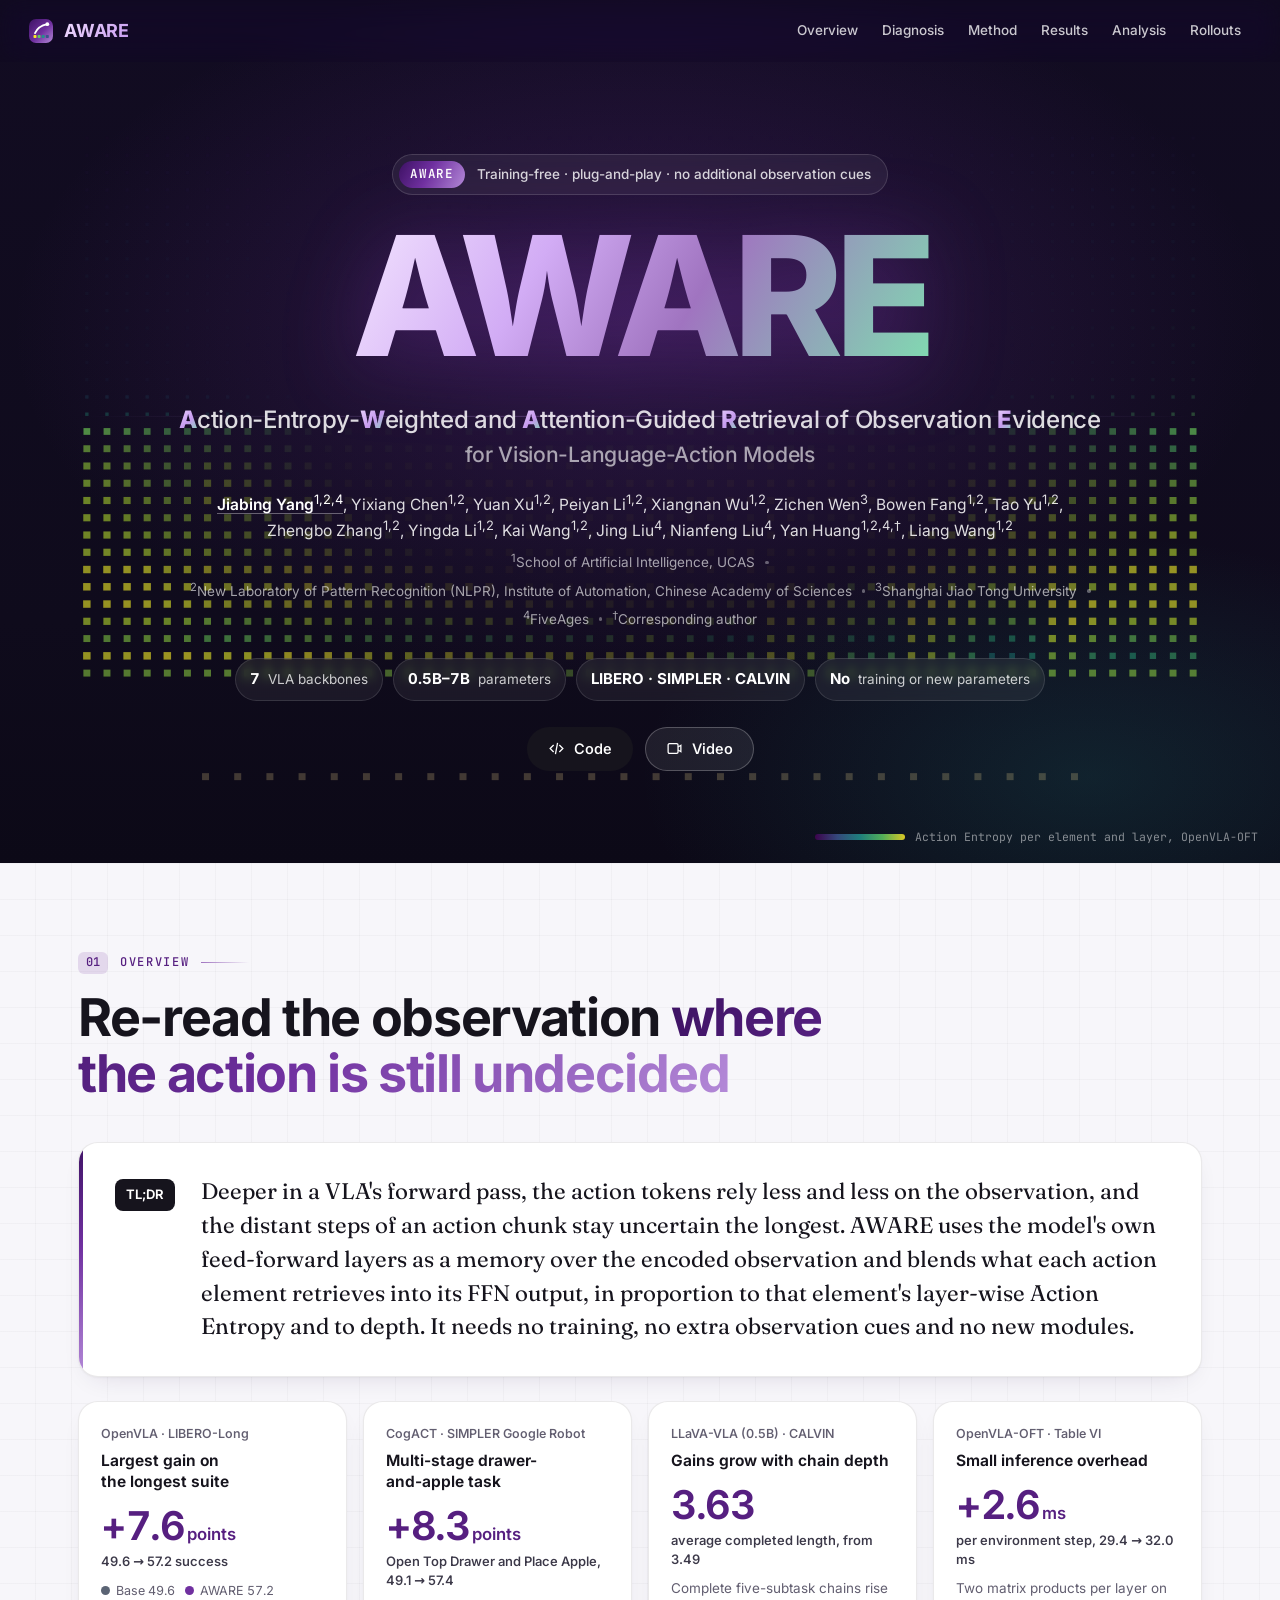
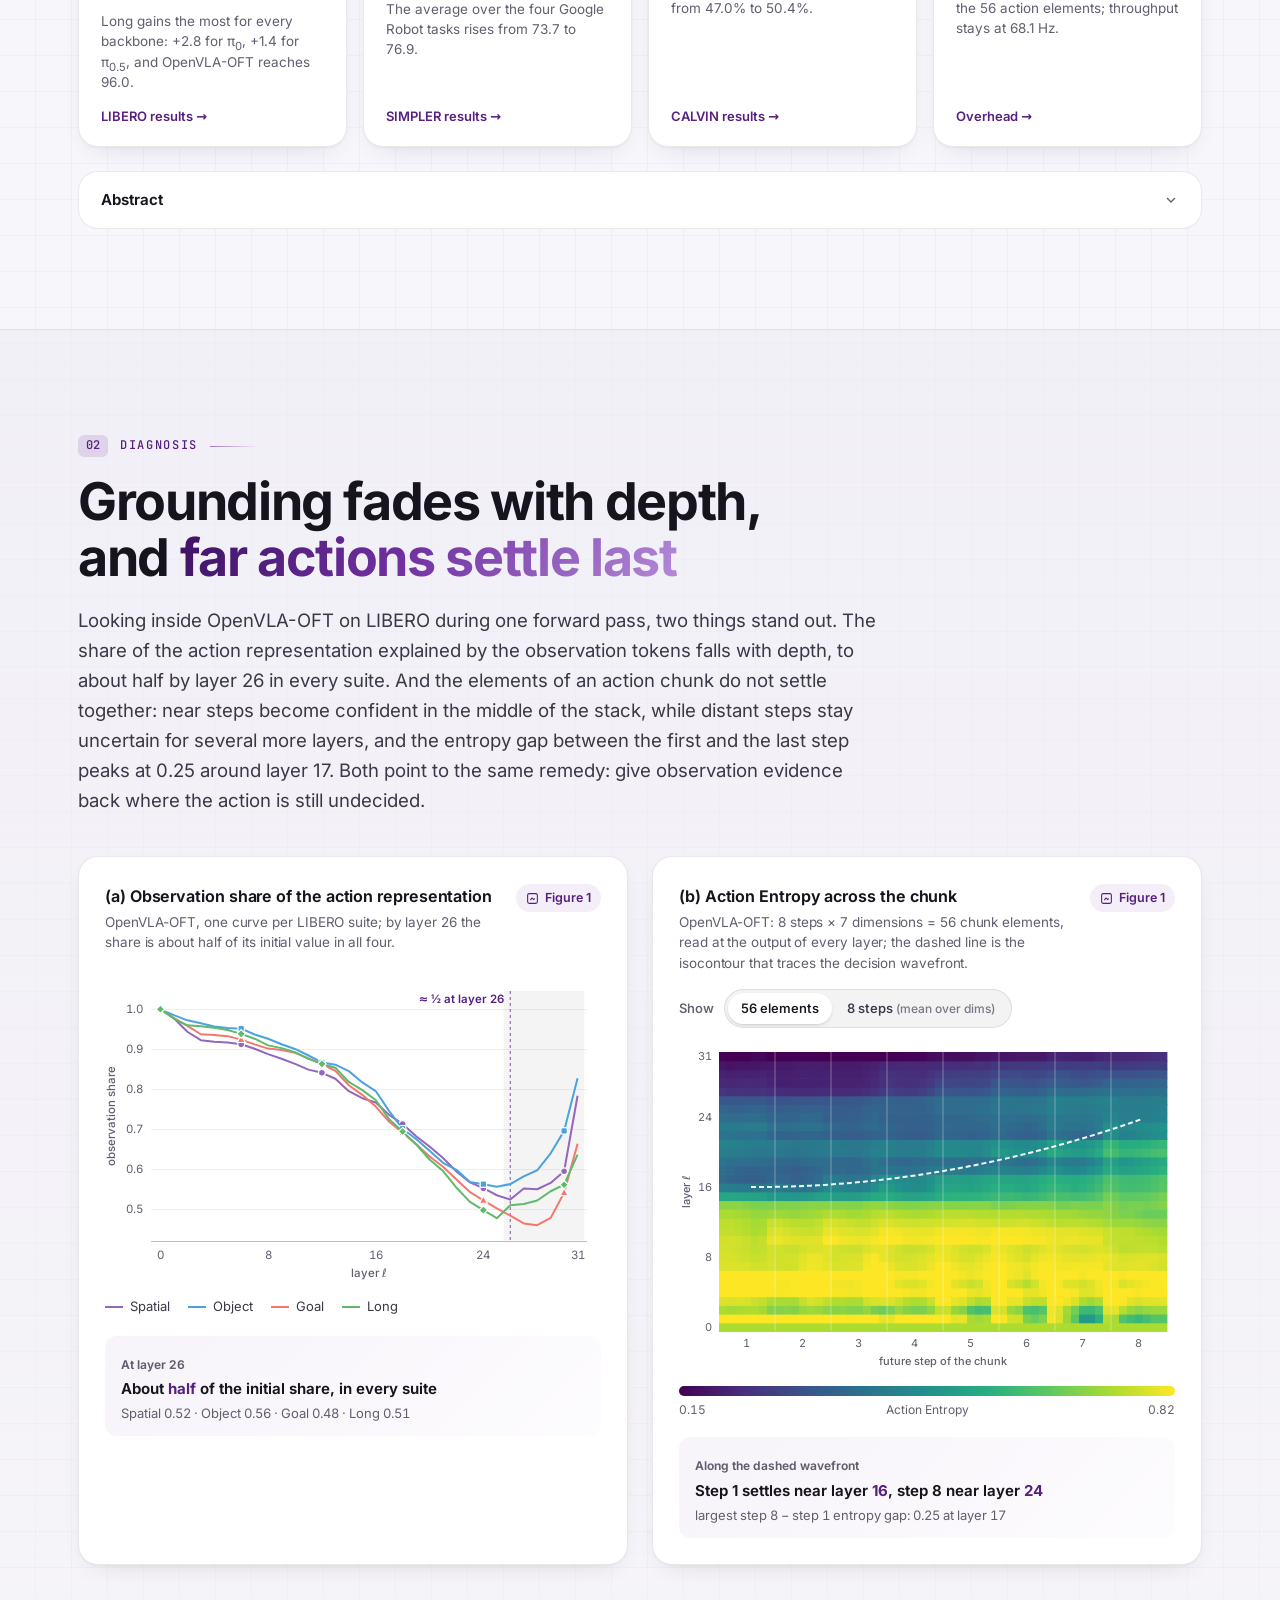
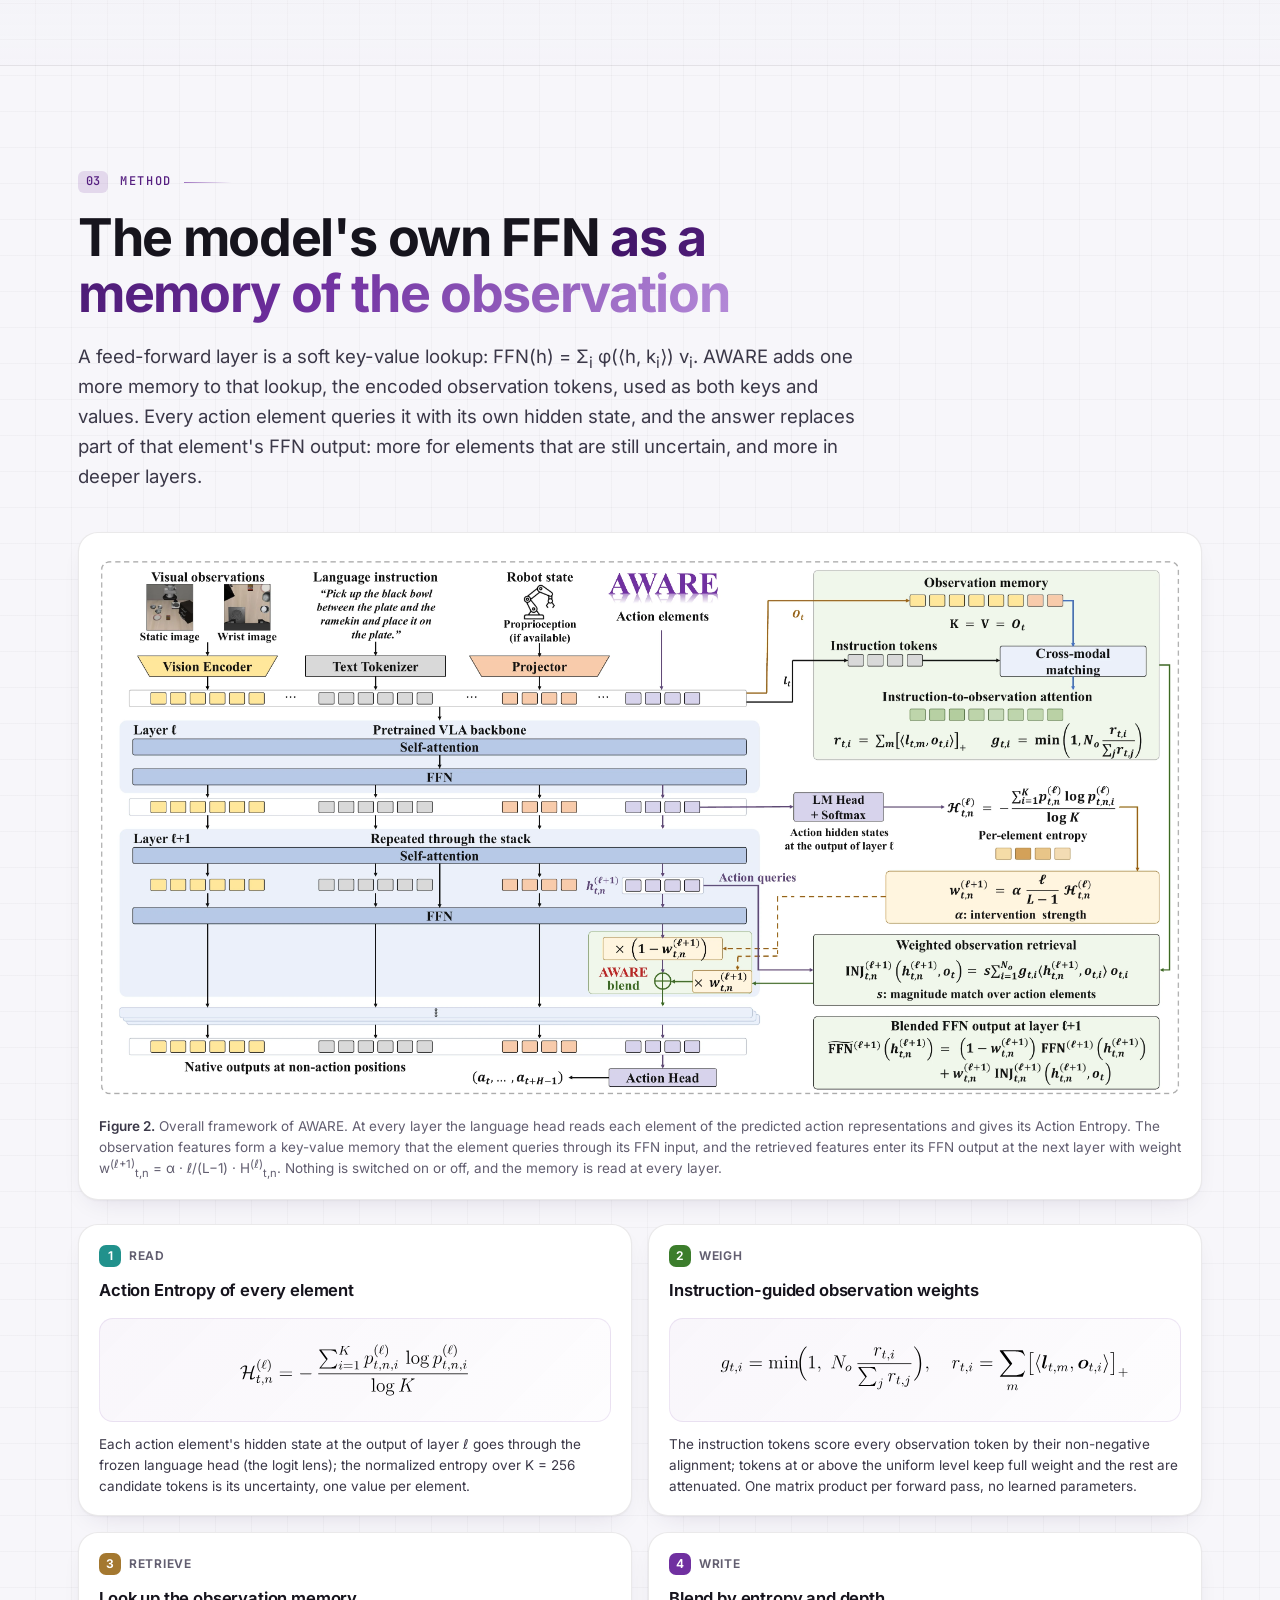
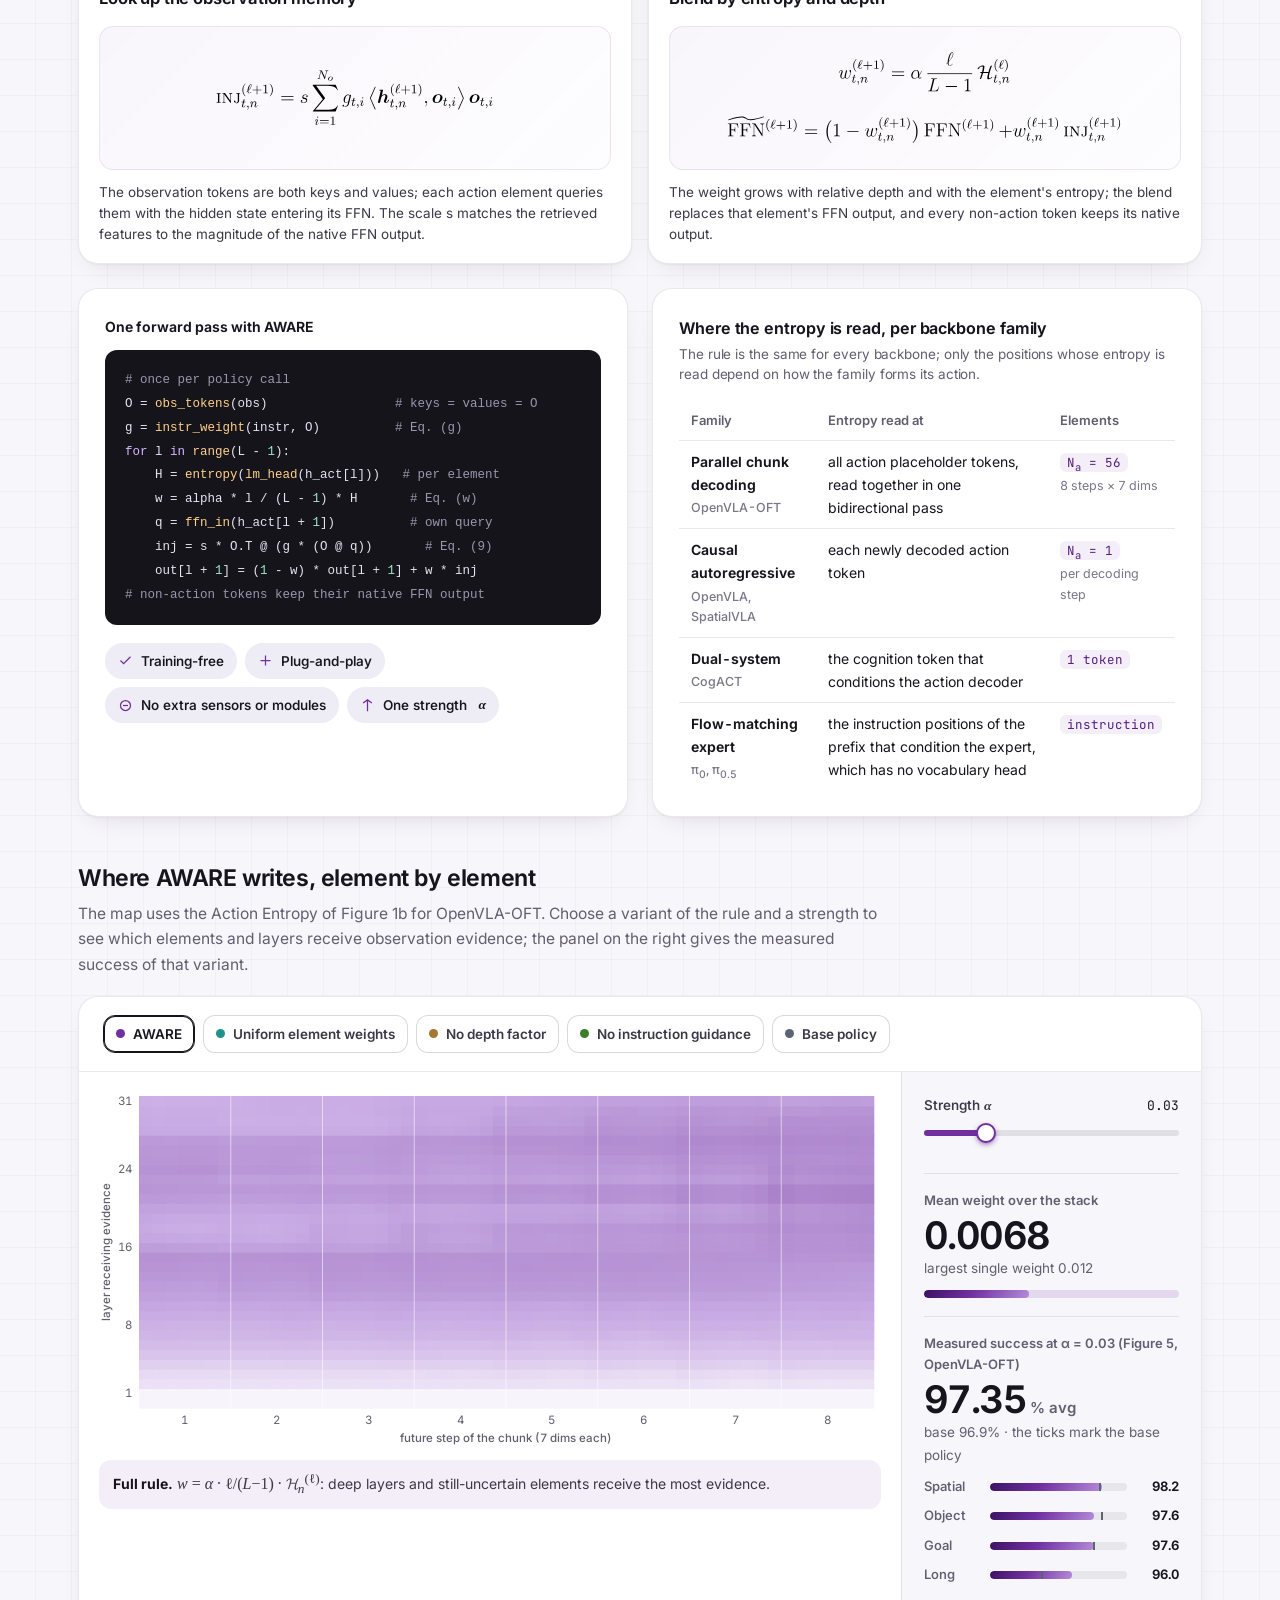
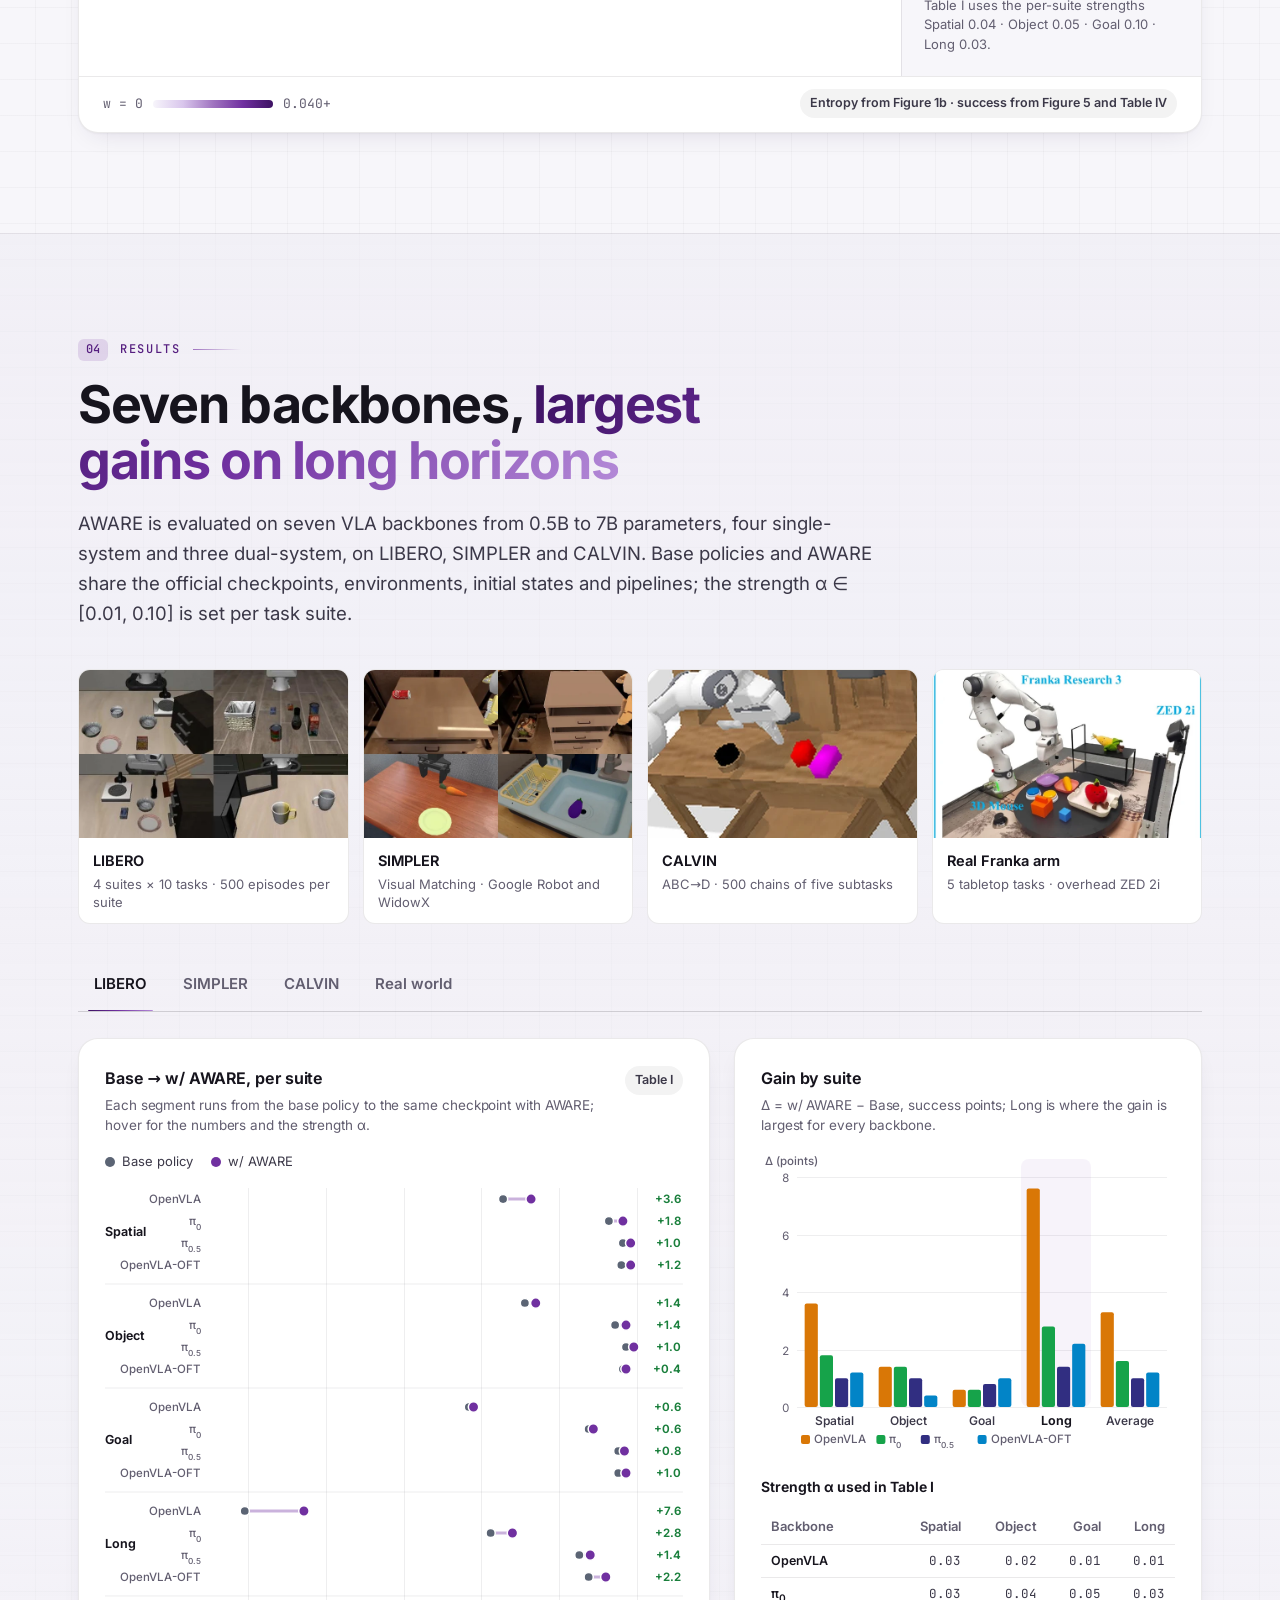
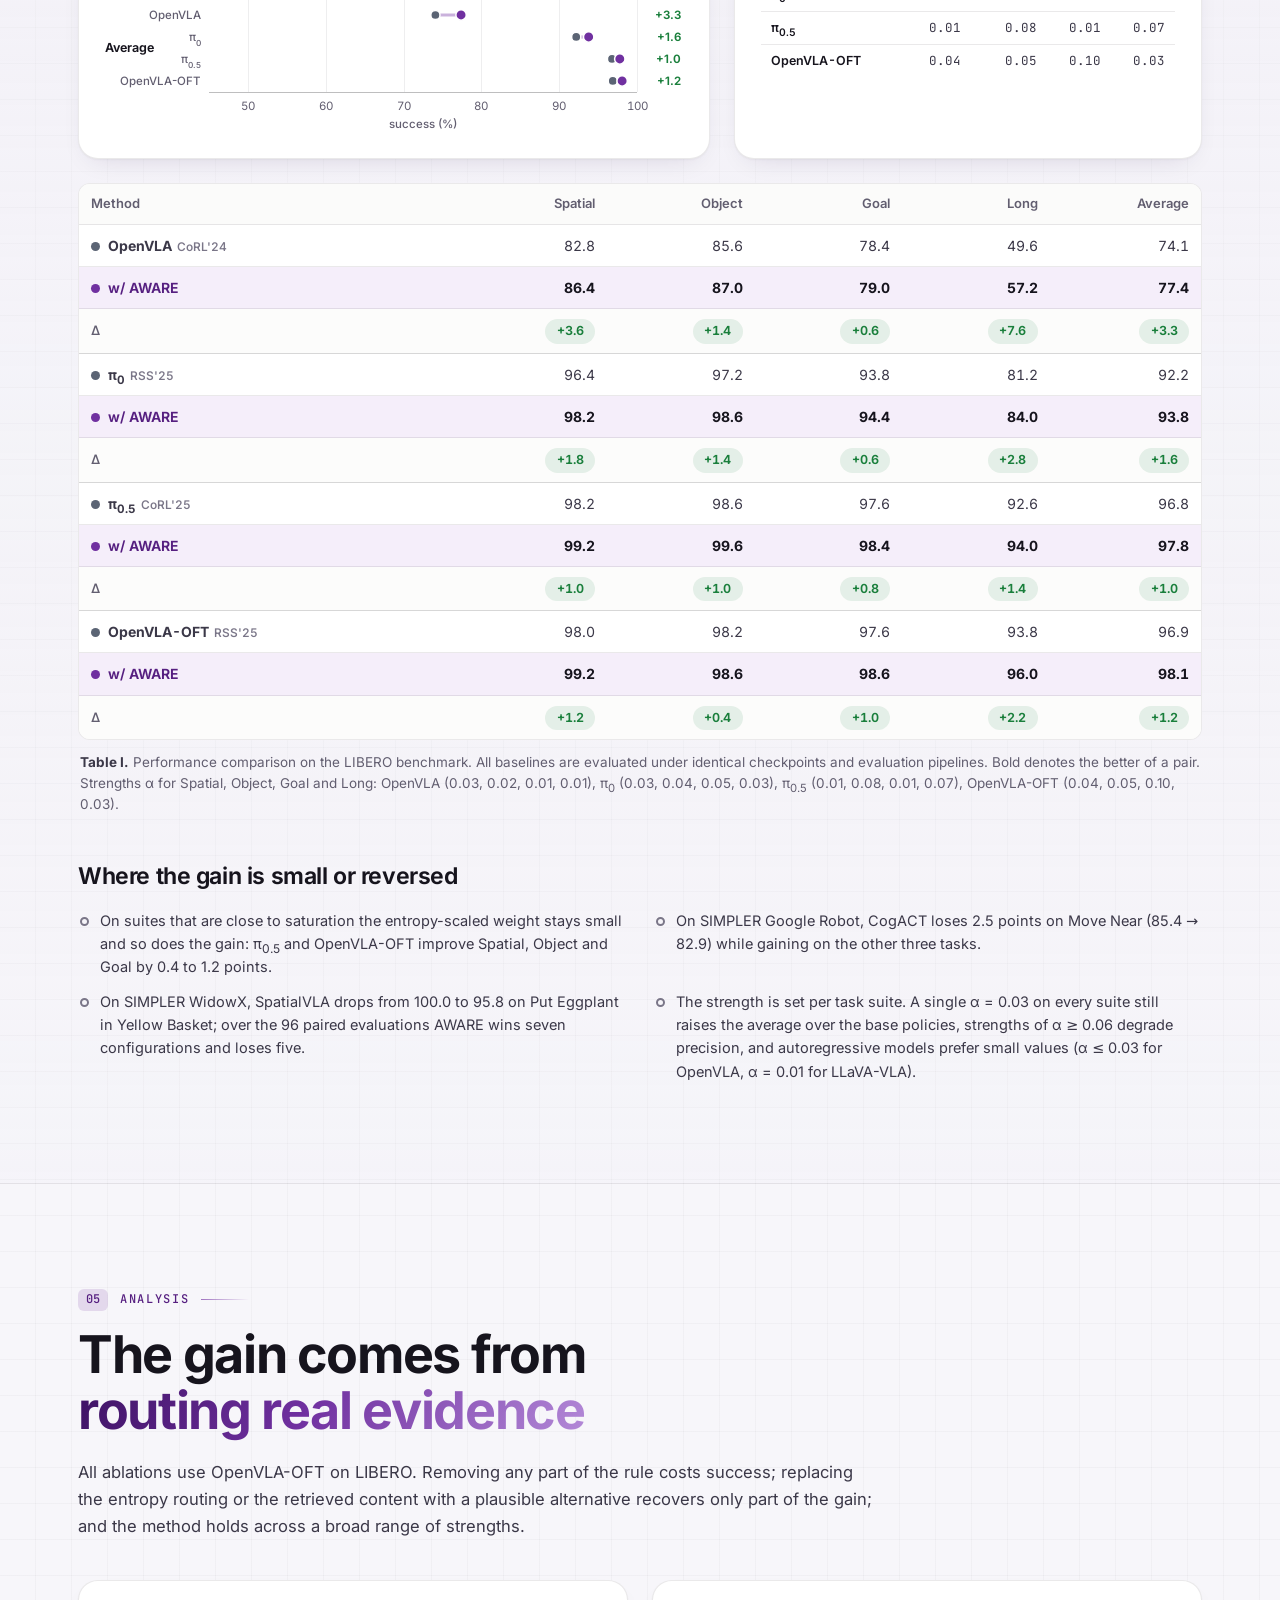
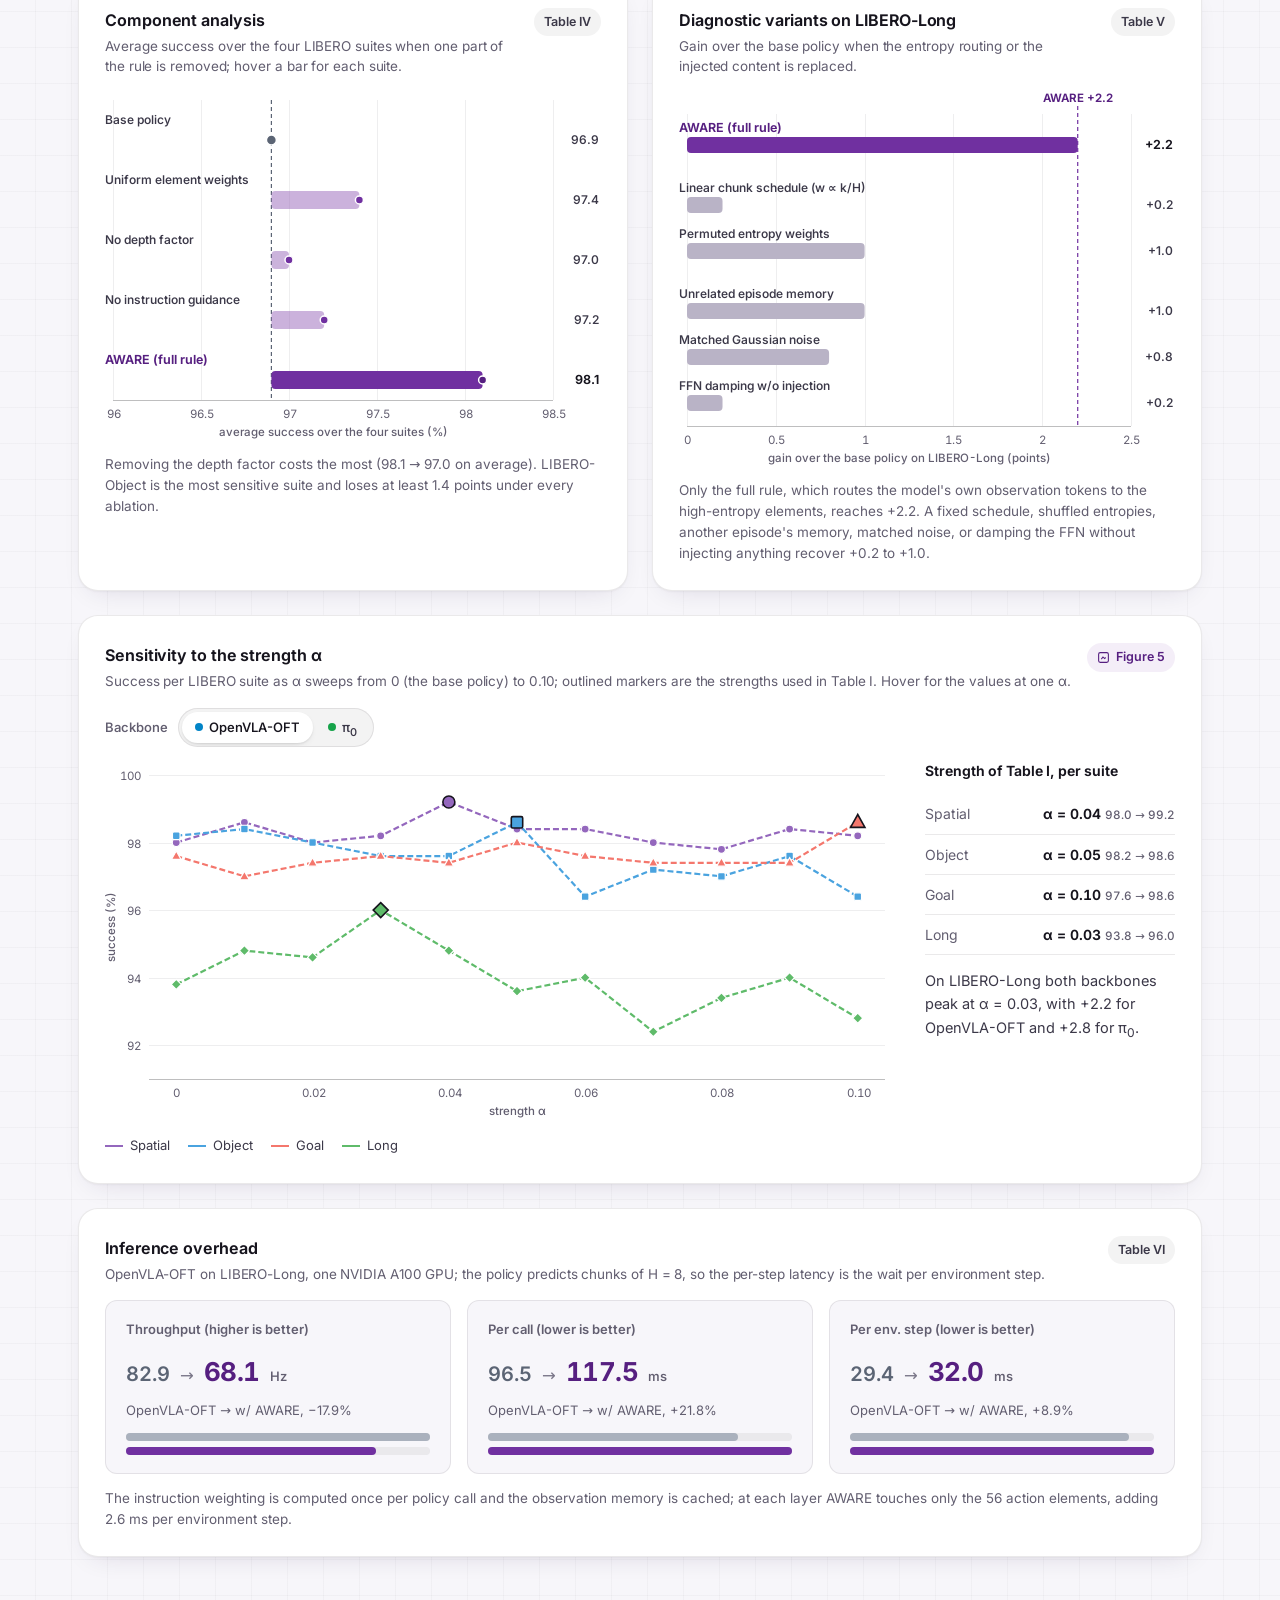
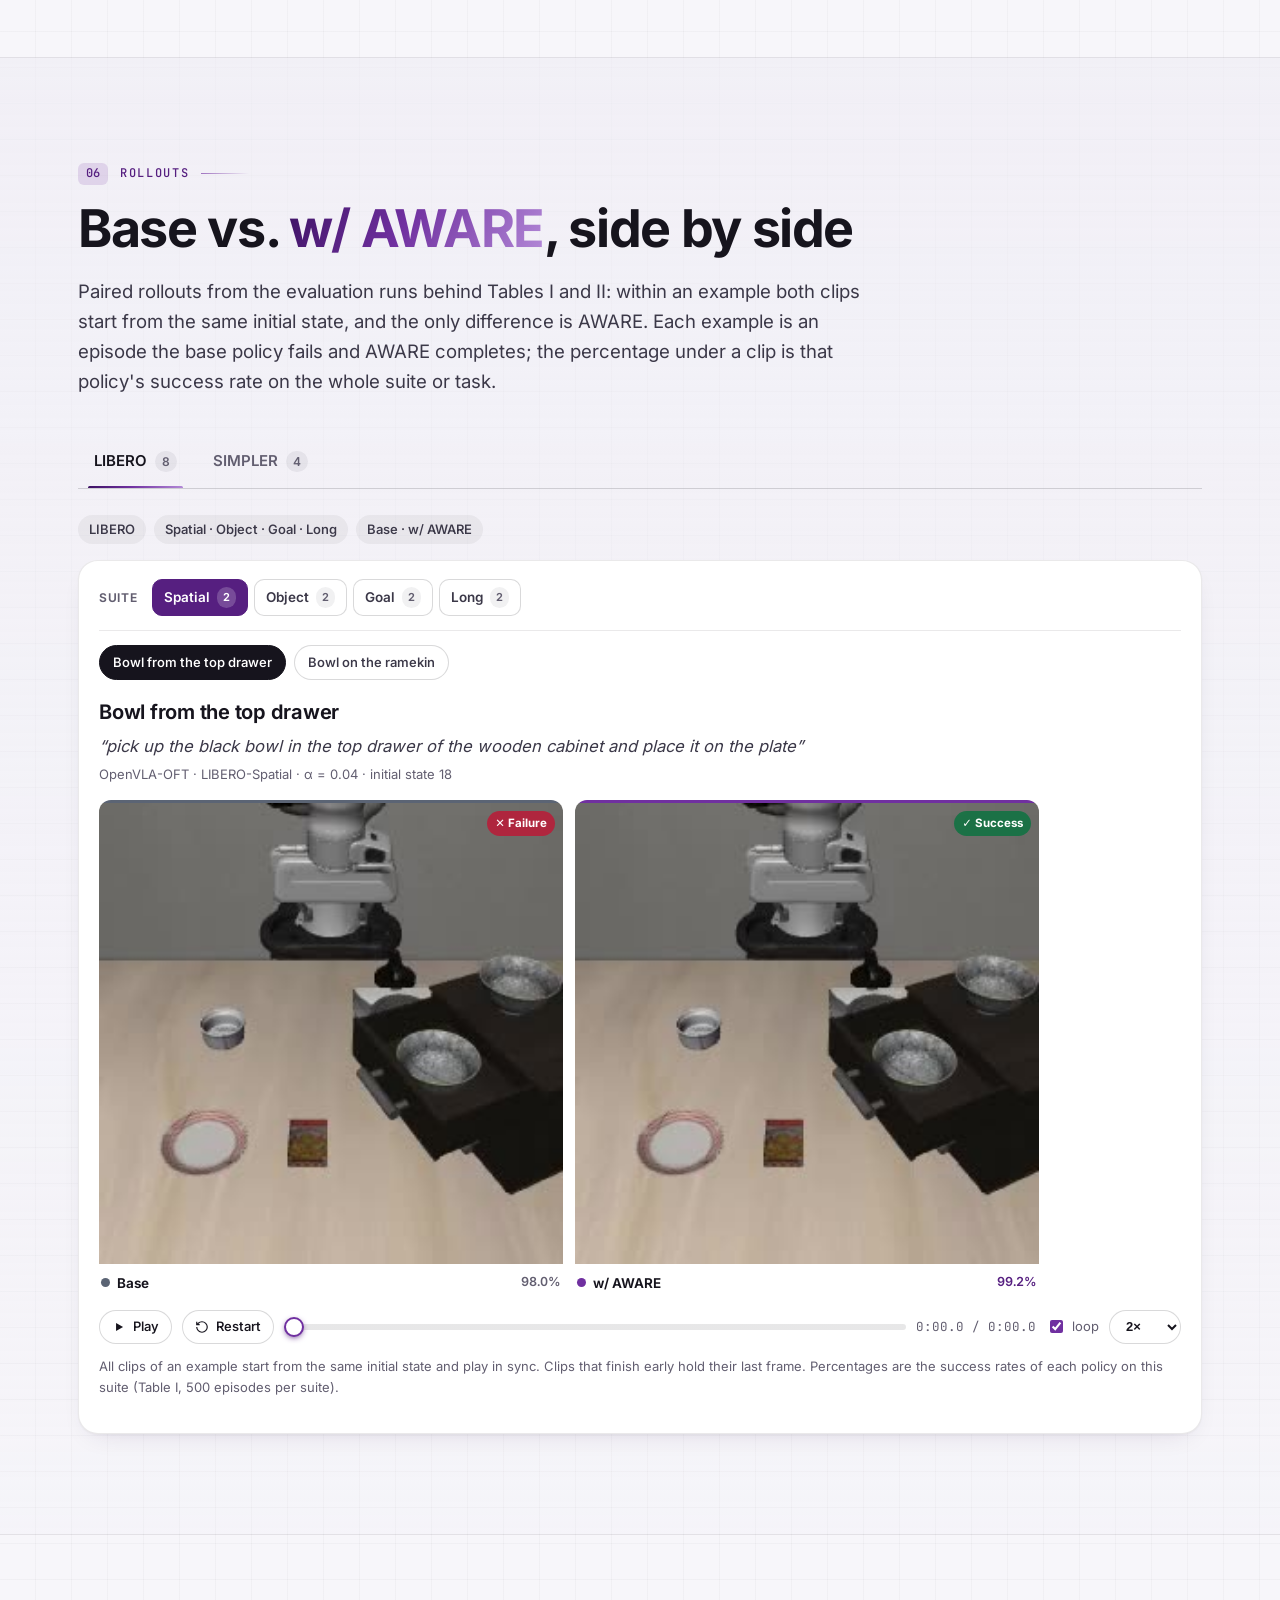
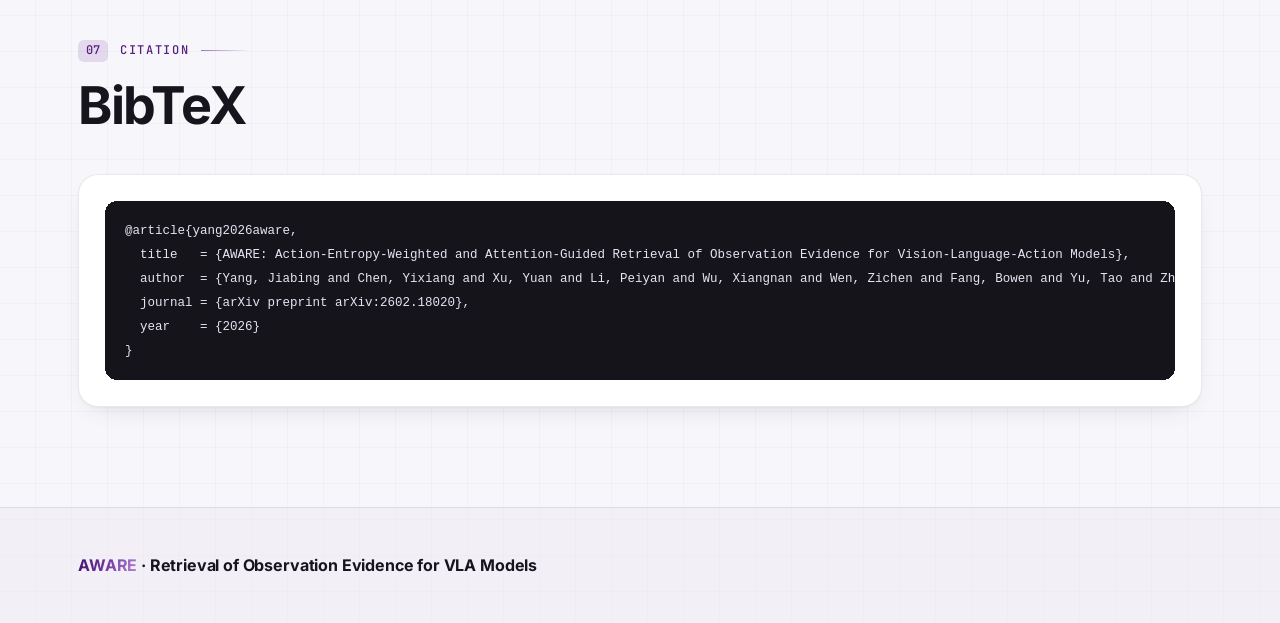
==== commit b82fb042: "Update Jiabing Yang affiliation superscript to 1,2,4" ====
--- a/docs/index.html
+++ b/docs/index.html
@@ -55,7 +55,7 @@
     <p class="hero-sub" aria-hidden="true"><span class="nobr"><b>A</b>ction-Entropy-<b>W</b>eighted and <b>A</b>ttention-Guided</span> <span class="nobr"><b>R</b>etrieval of Observation <b>E</b>vidence</span><br><span class="for">for Vision-Language-Action Models</span></p>
     <div class="hero-authors-block">
       <p class="hero-authors">
-        <a class="author-link" href="https://jiabingyang01.github.io/" target="_blank" rel="noopener"><strong>Jiabing Yang</strong><sup>1,2</sup></a>,
+        <a class="author-link" href="https://jiabingyang01.github.io/" target="_blank" rel="noopener"><strong>Jiabing Yang</strong><sup>1,2,4</sup></a>,
         <span>Yixiang Chen<sup>1,2</sup></span>,
         <span>Yuan Xu<sup>1,2</sup></span>,
         <span>Peiyan Li<sup>1,2</sup></span>,
@@ -74,7 +74,7 @@
       <p class="hero-affils">
         <span><sup>1</sup>School of Artificial Intelligence, UCAS</span>
         <span class="sep" aria-hidden="true"></span>
-        <span><sup>2</sup>NLPR, MAIS, CASIA</span>
+        <span><sup>2</sup>New Laboratory of Pattern Recognition (NLPR), Institute of Automation, Chinese Academy of Sciences</span>
         <span class="sep" aria-hidden="true"></span>
         <span><sup>3</sup>Shanghai Jiao Tong University</span>
         <span class="sep" aria-hidden="true"></span>
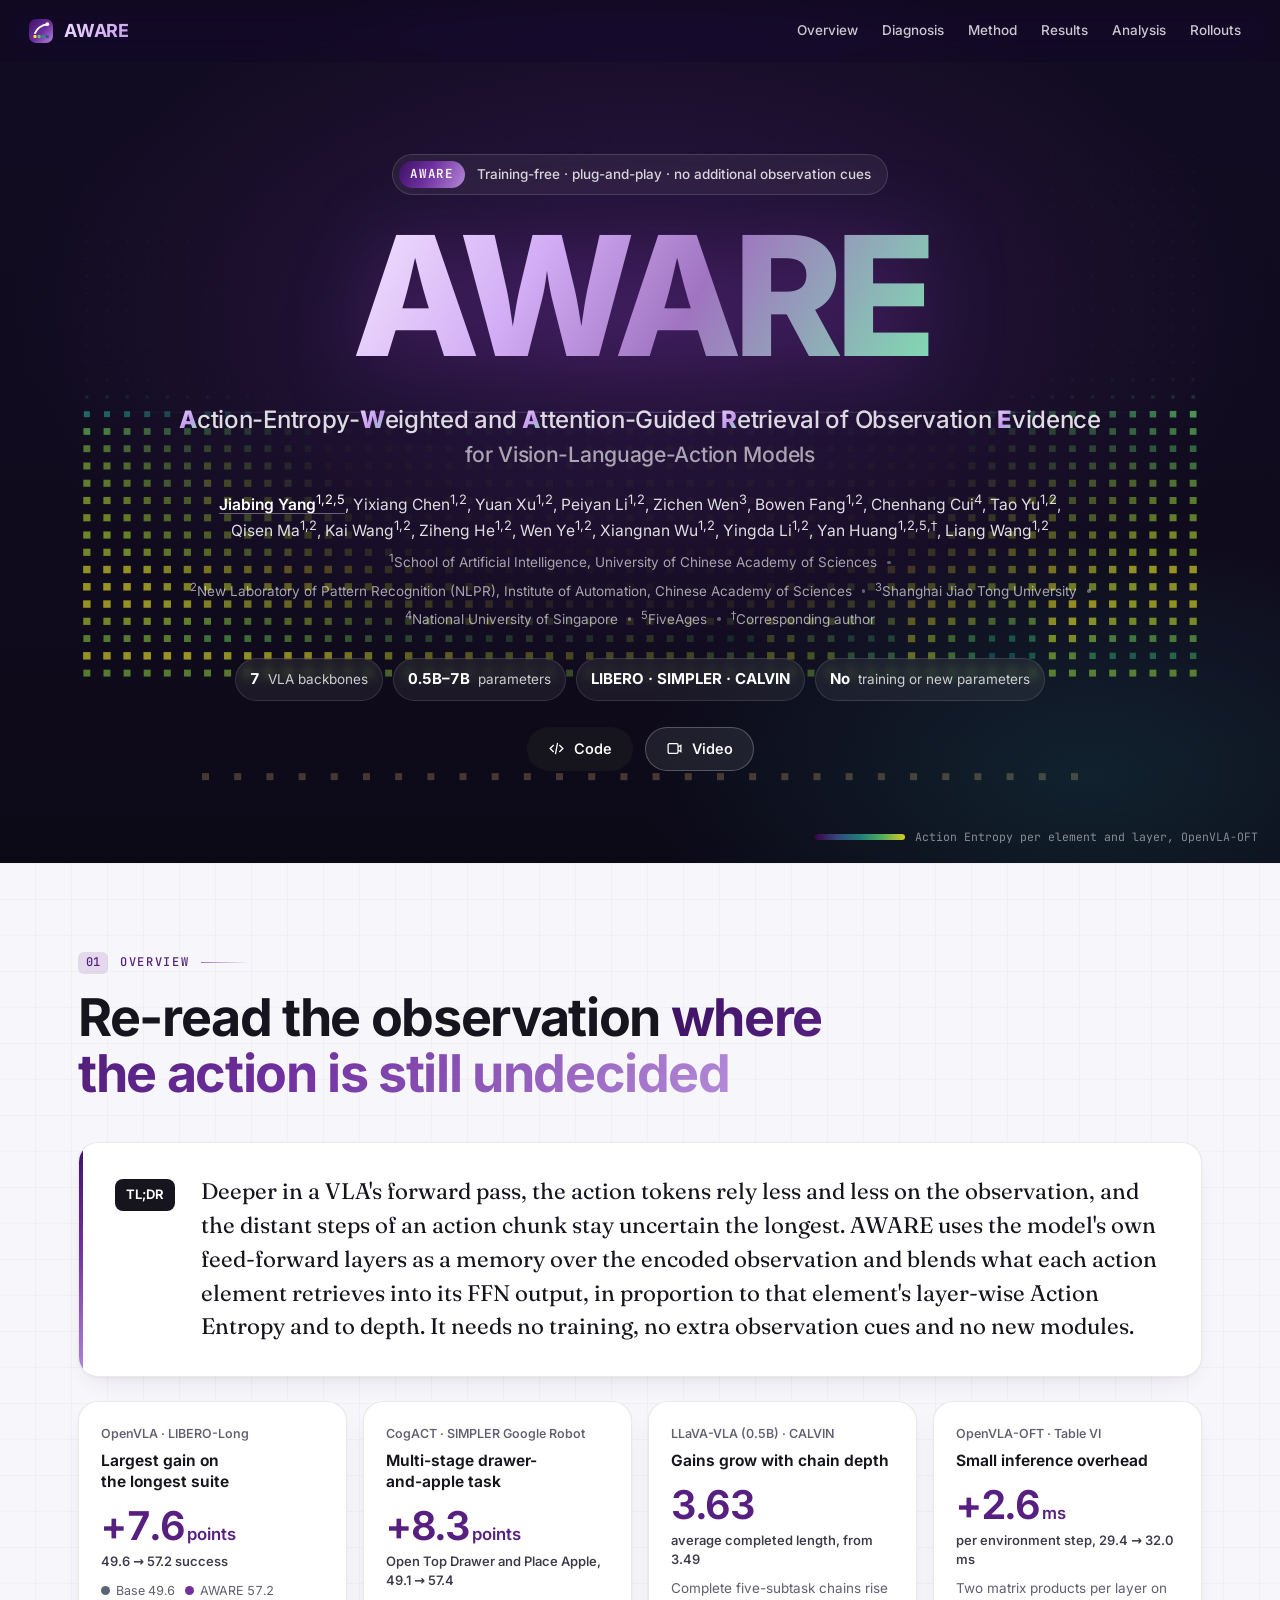
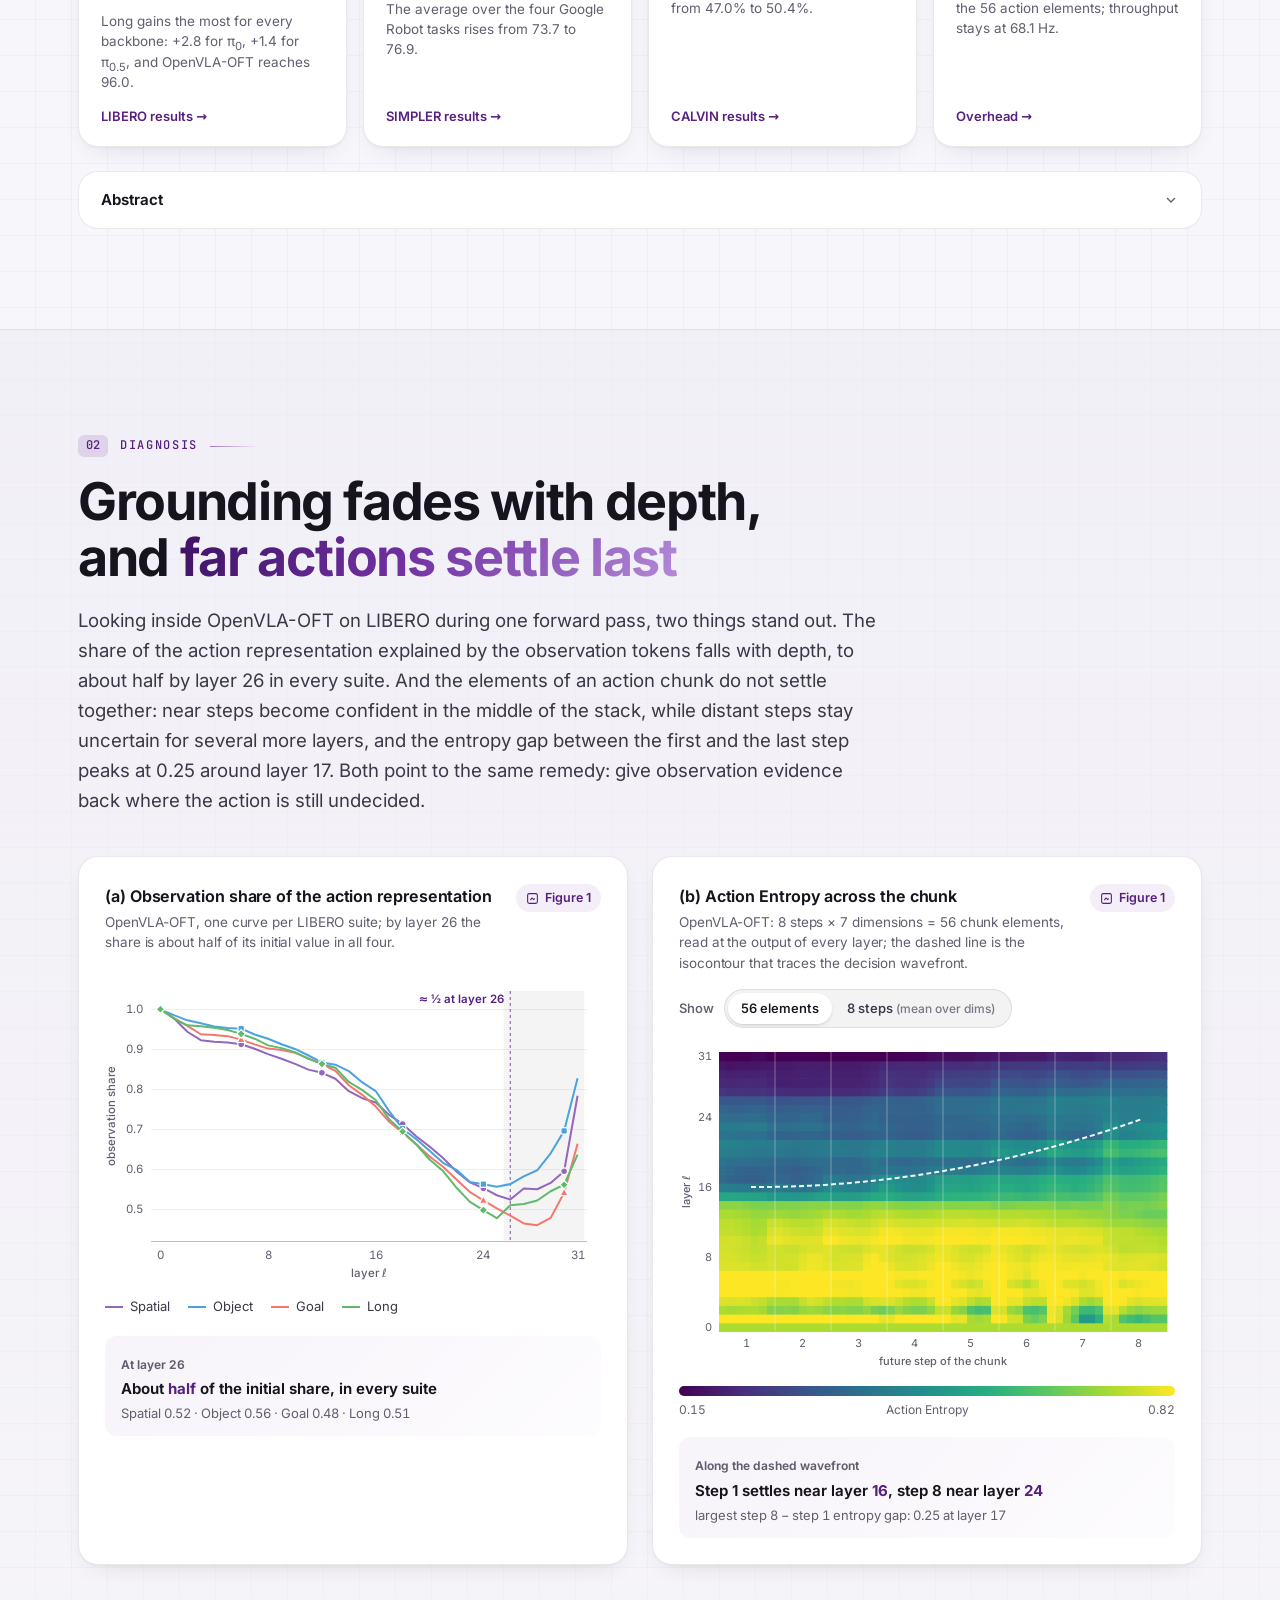
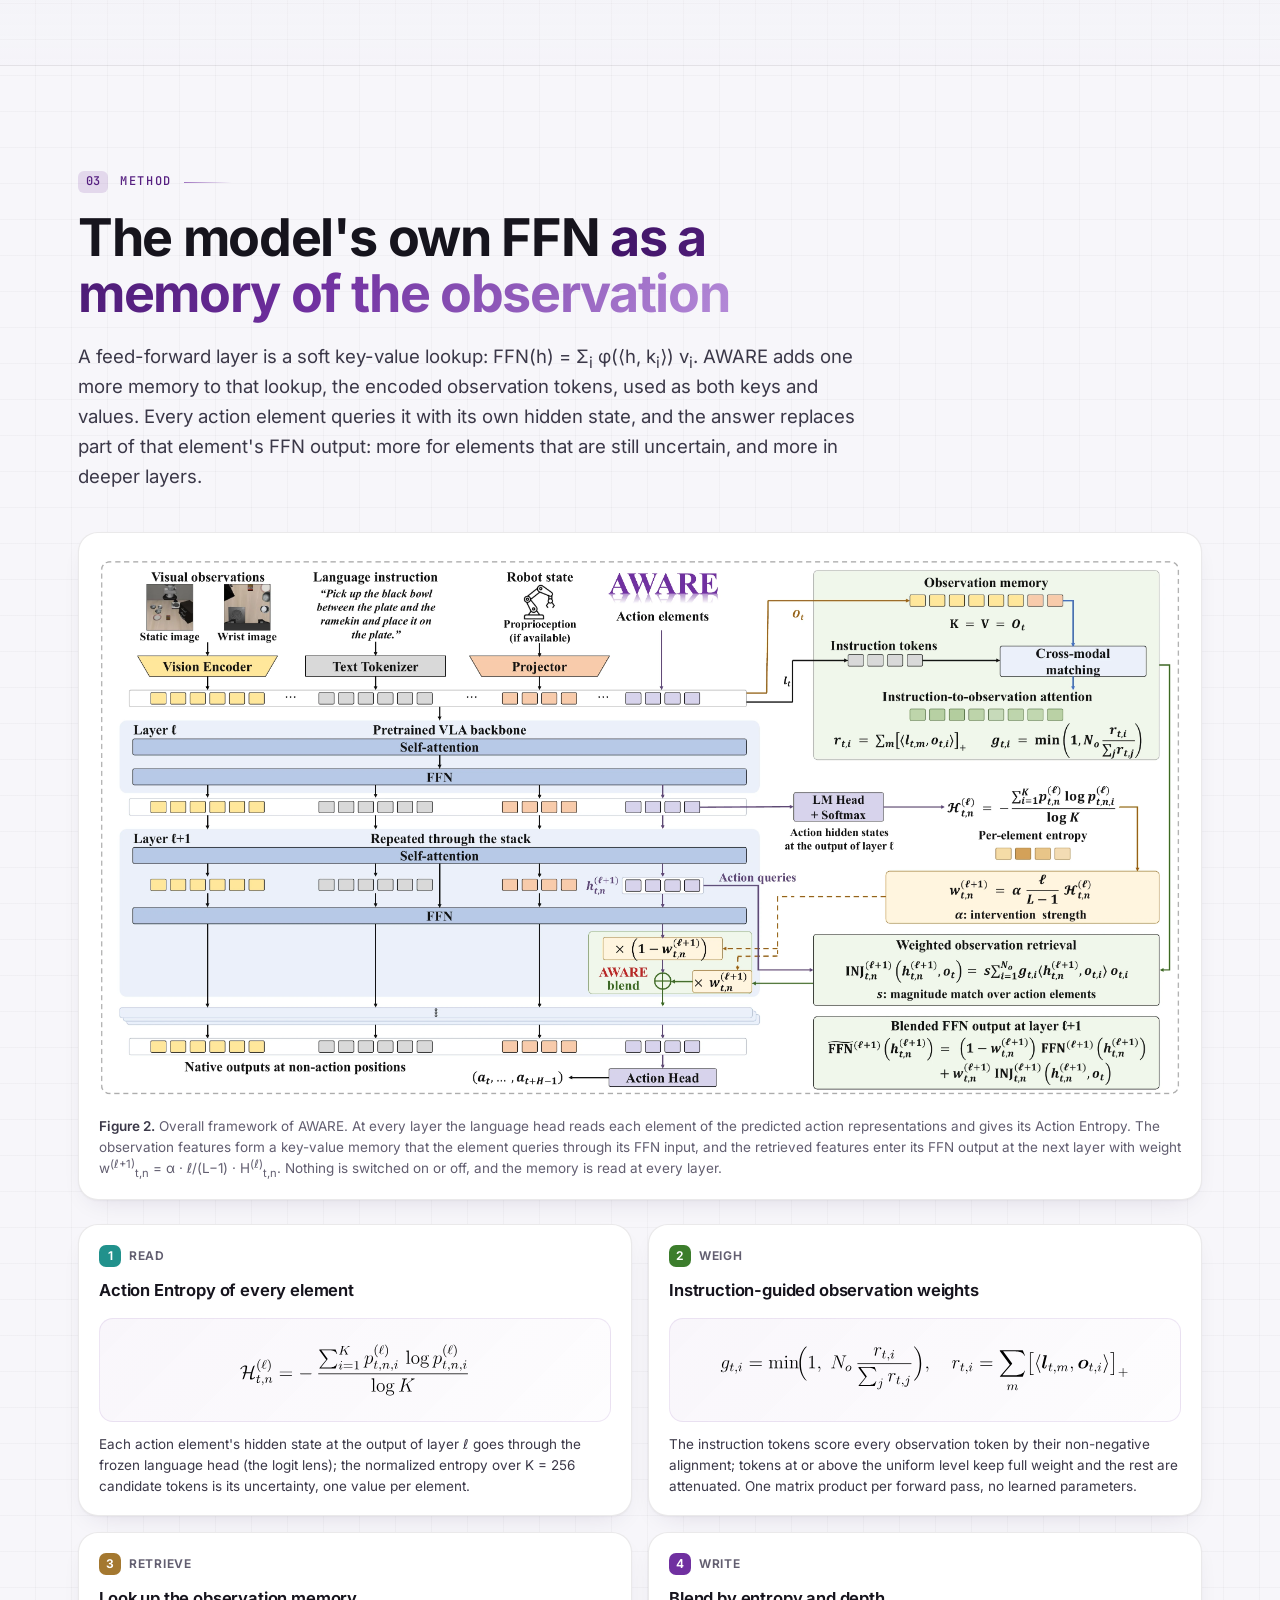
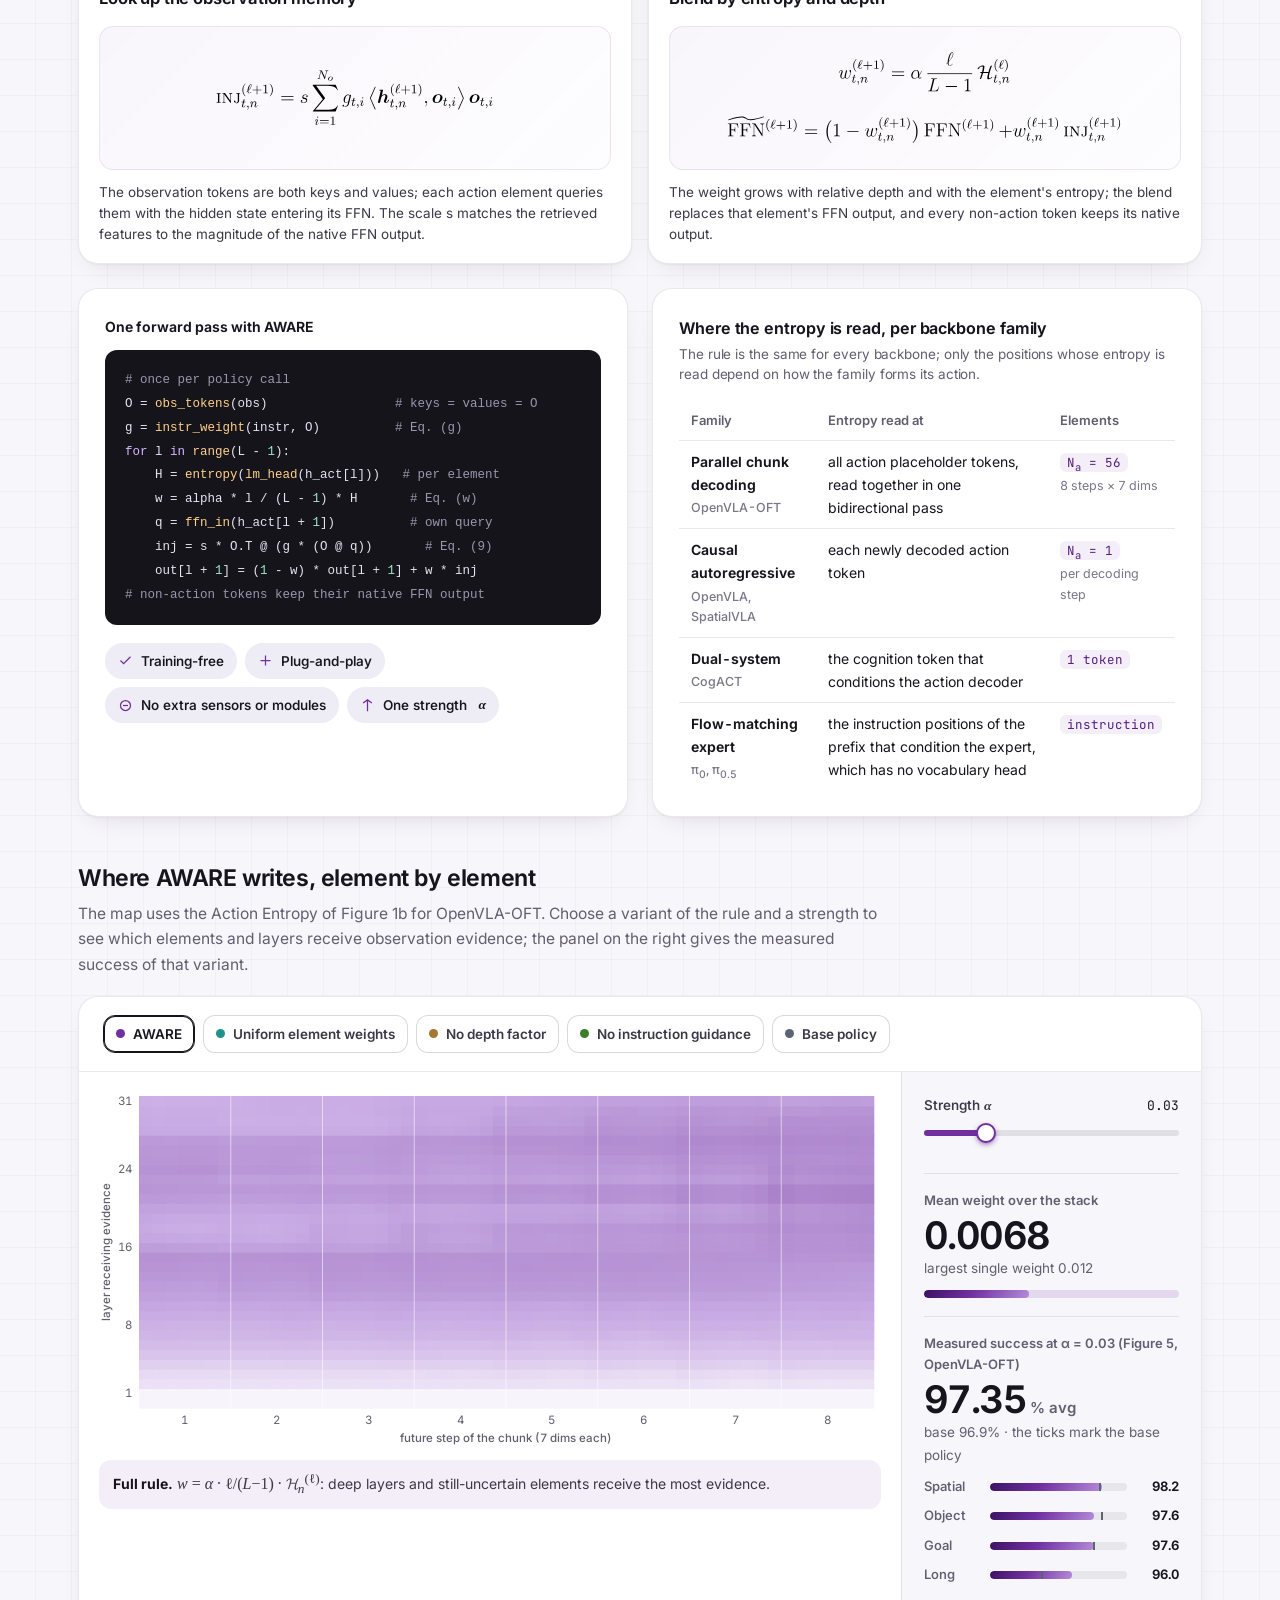
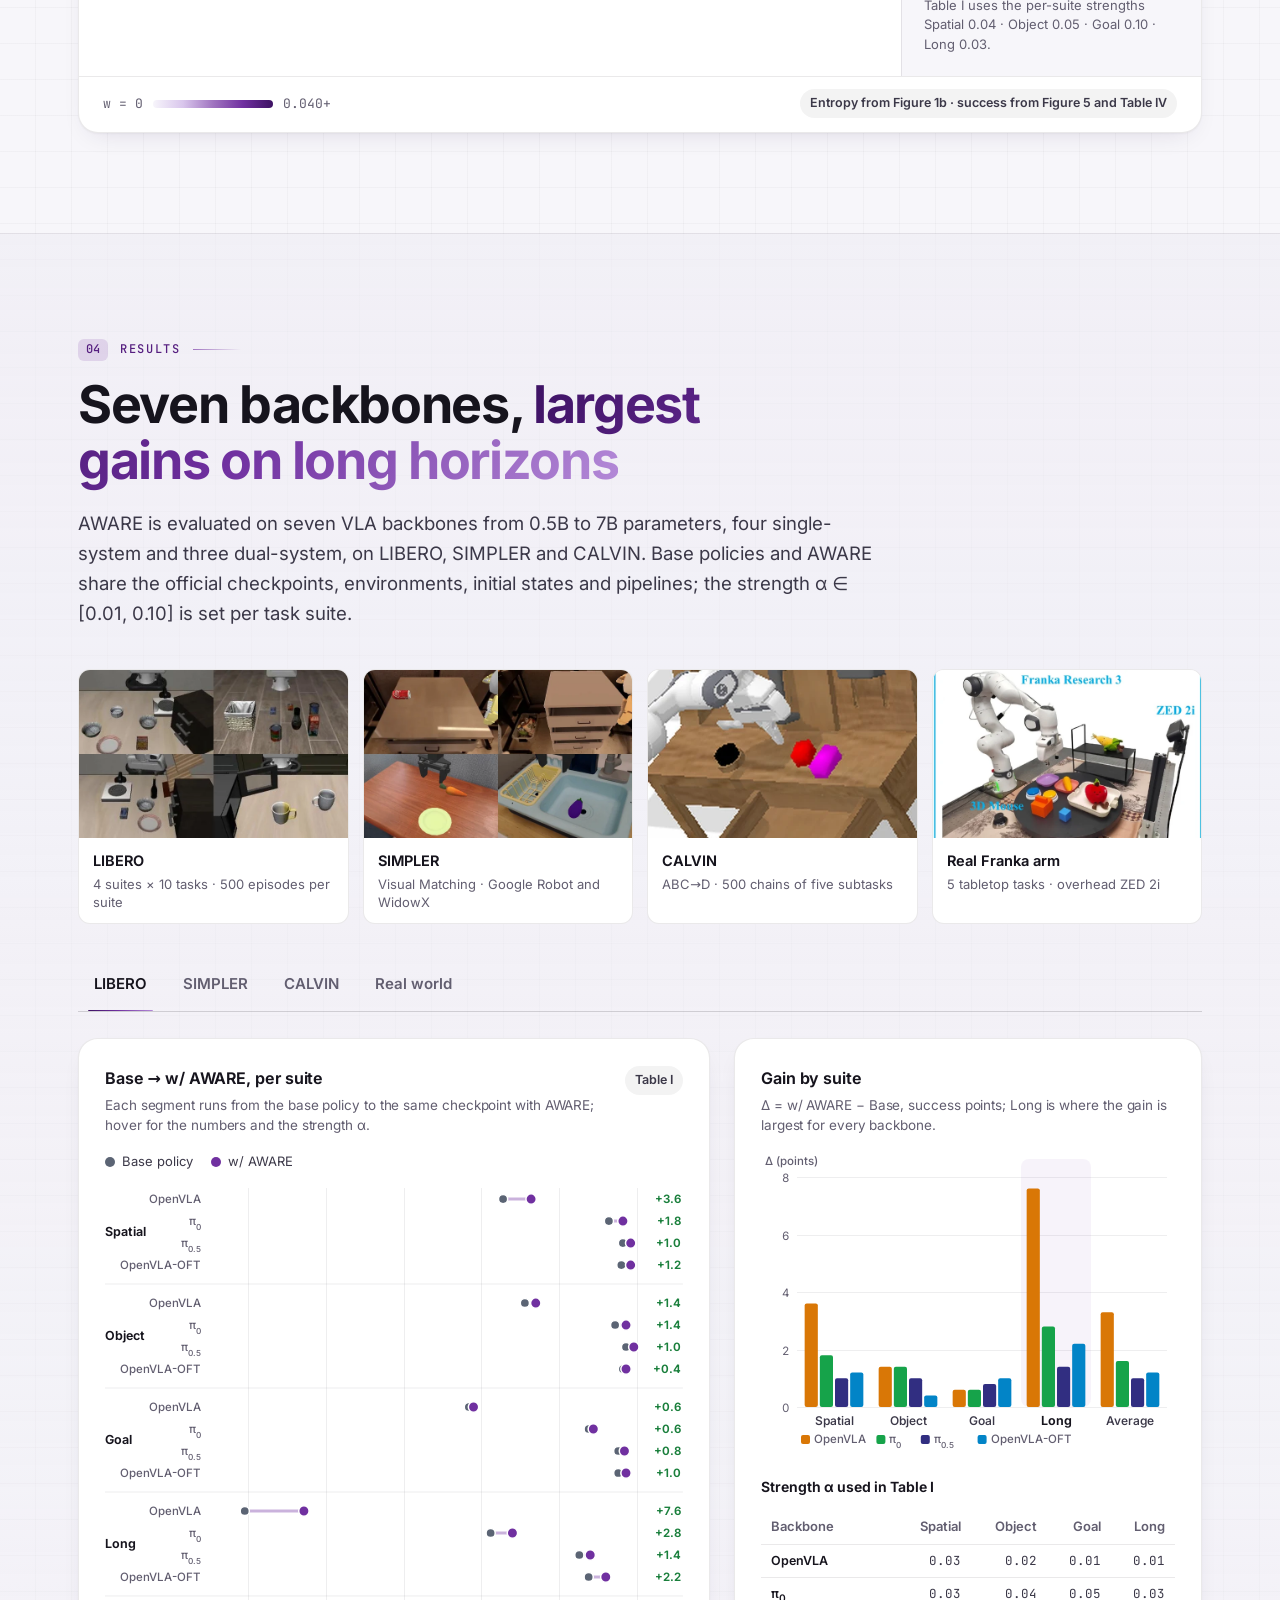
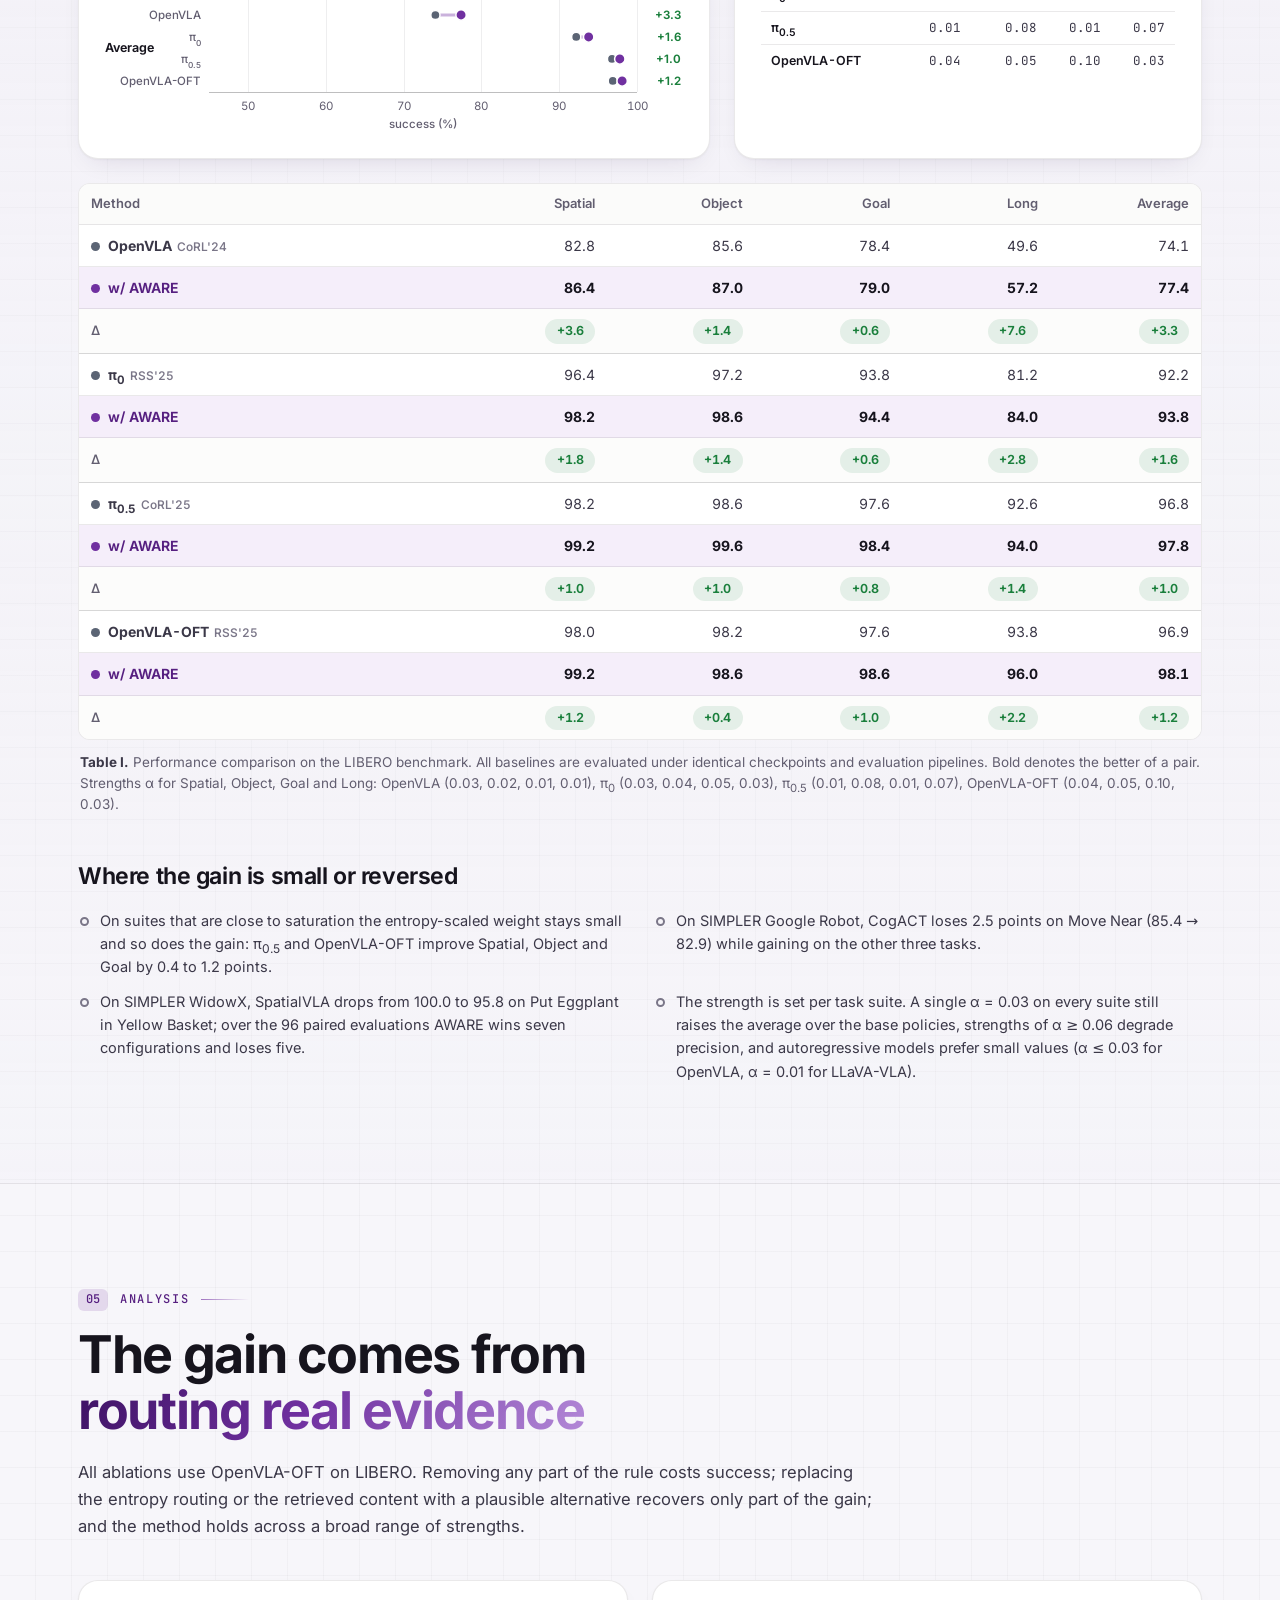
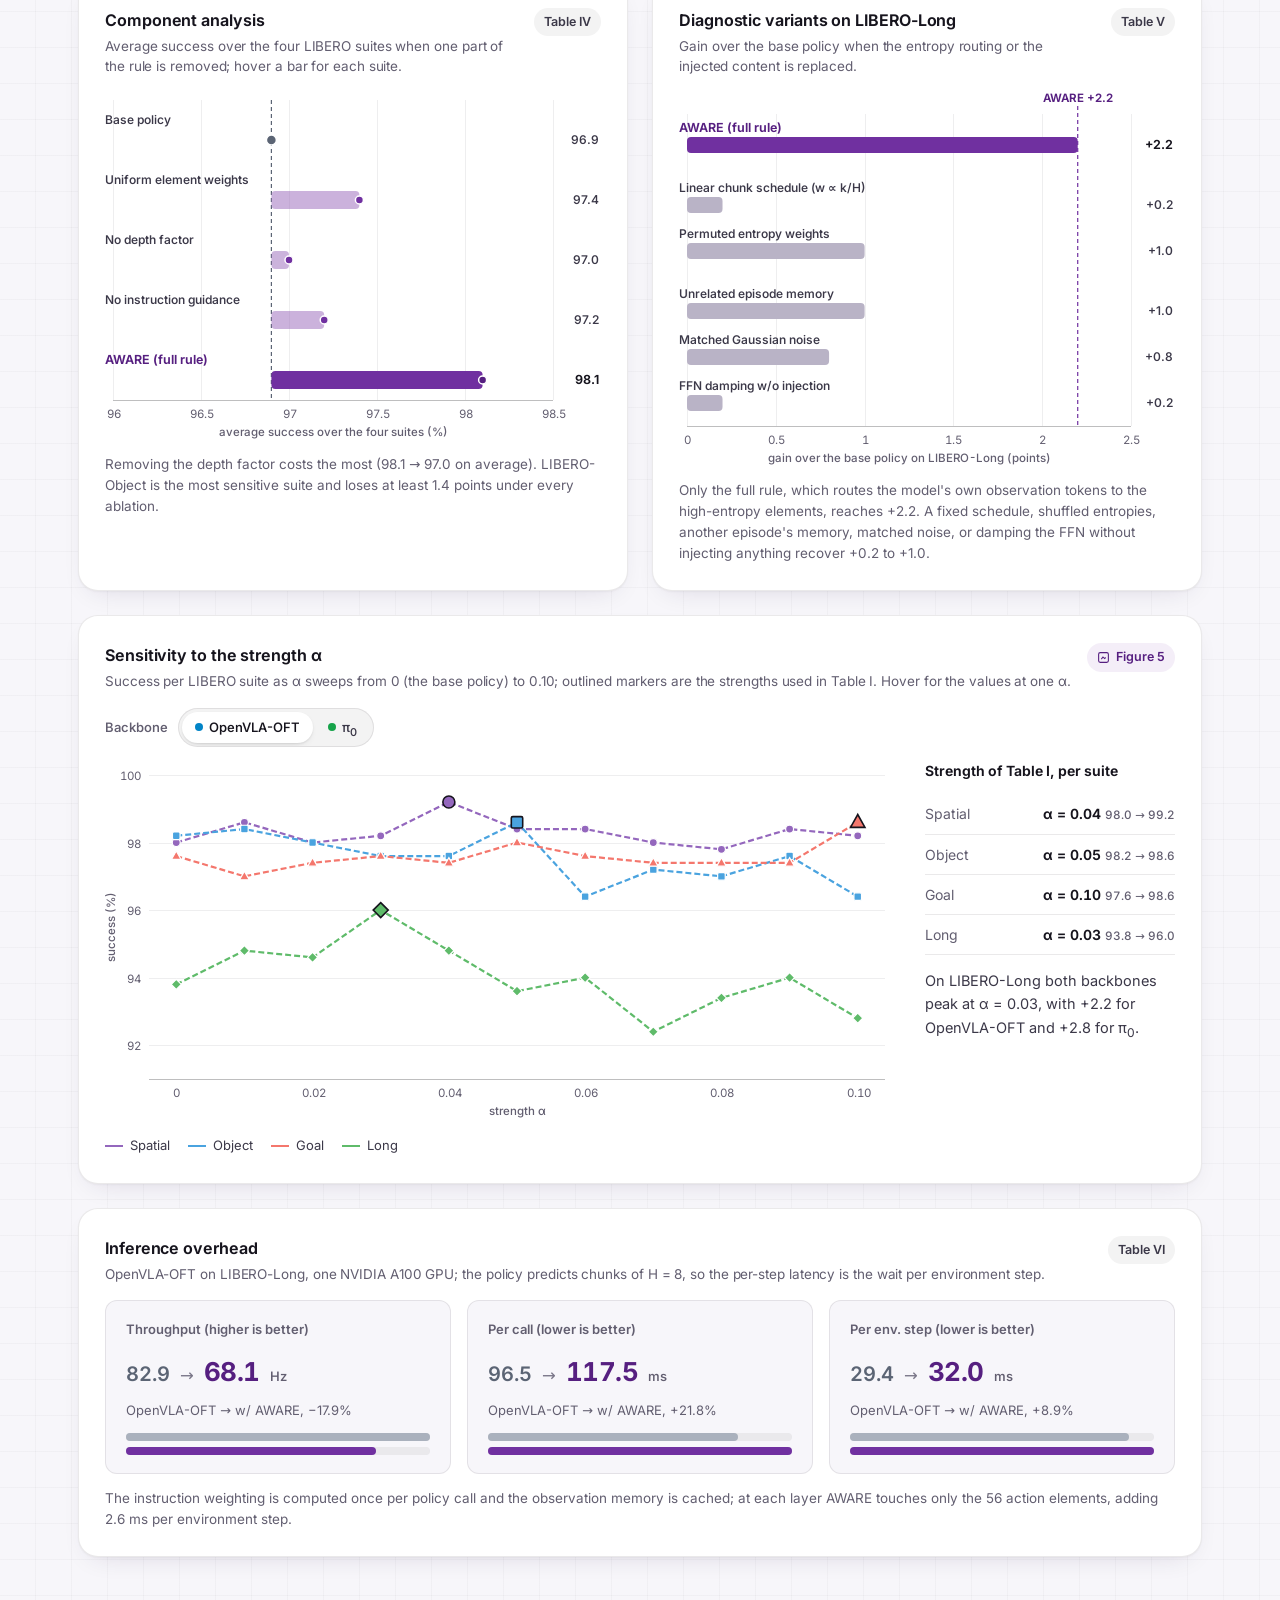
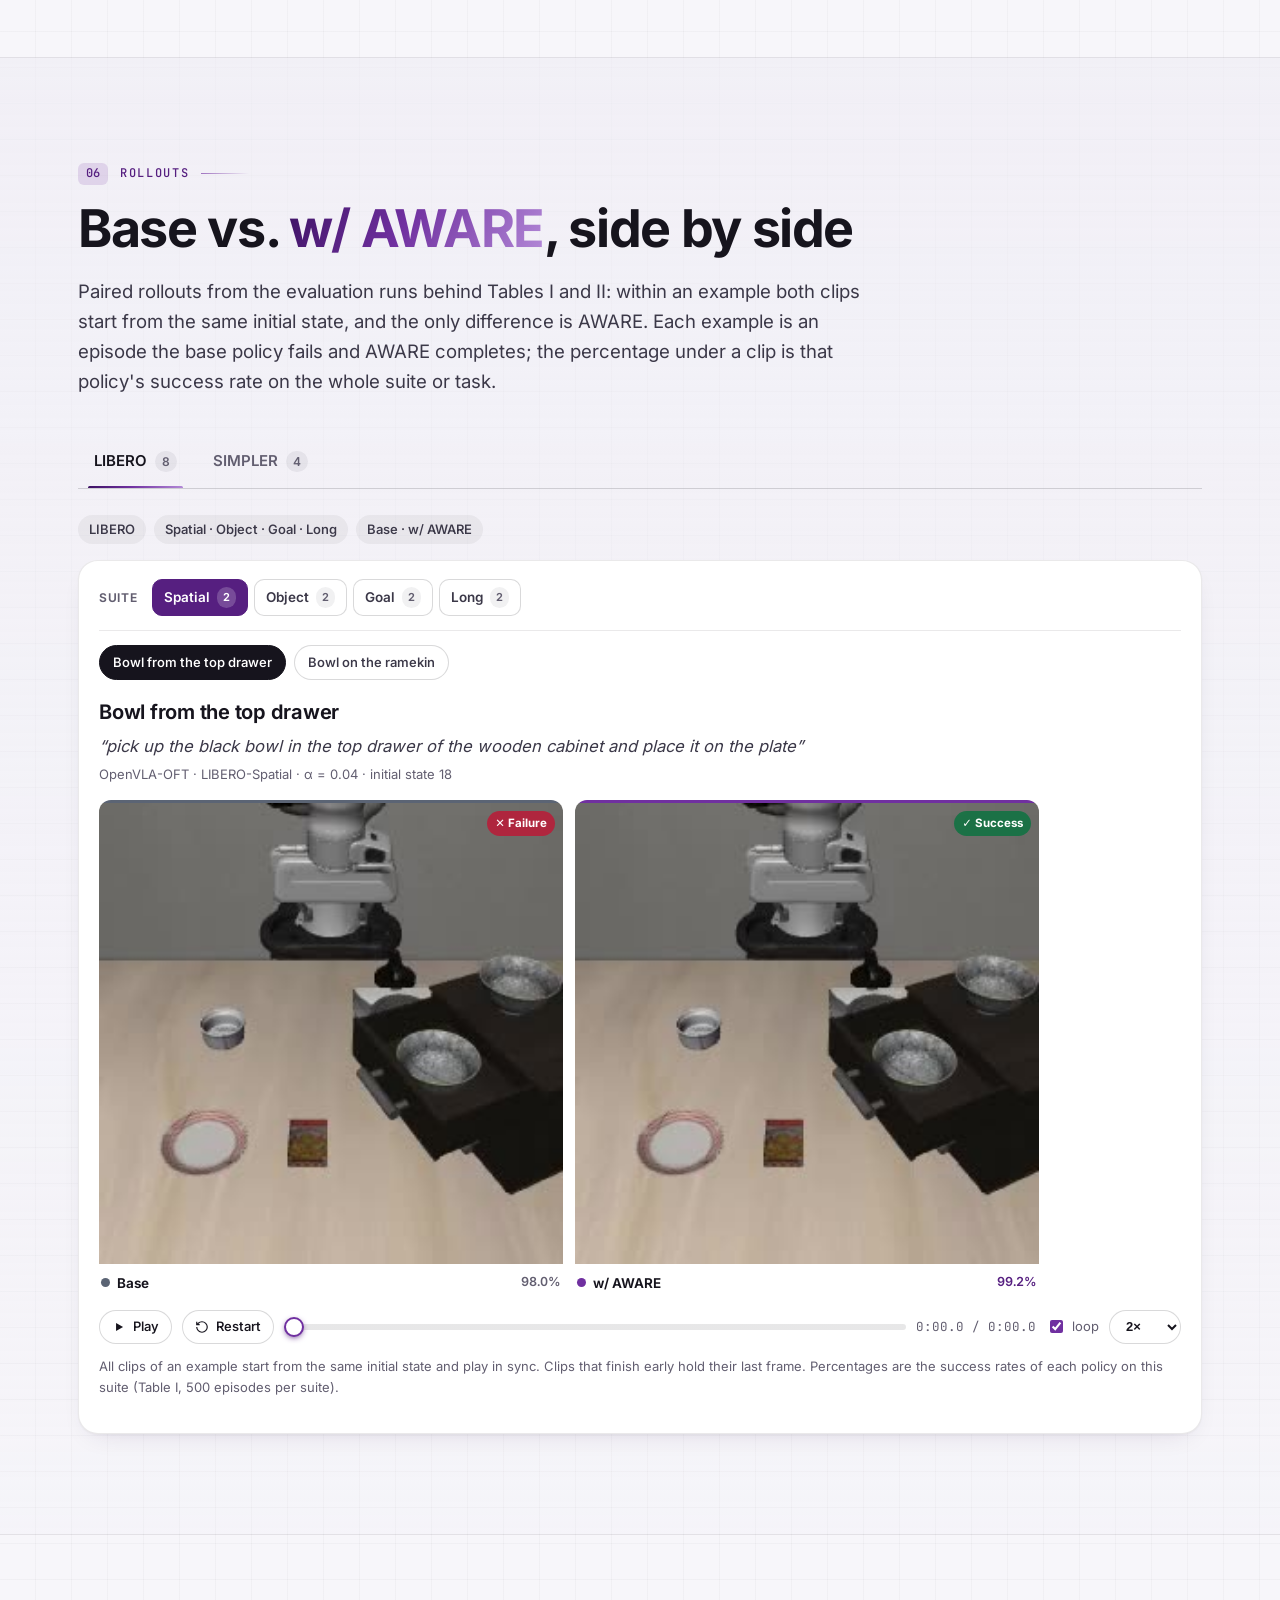
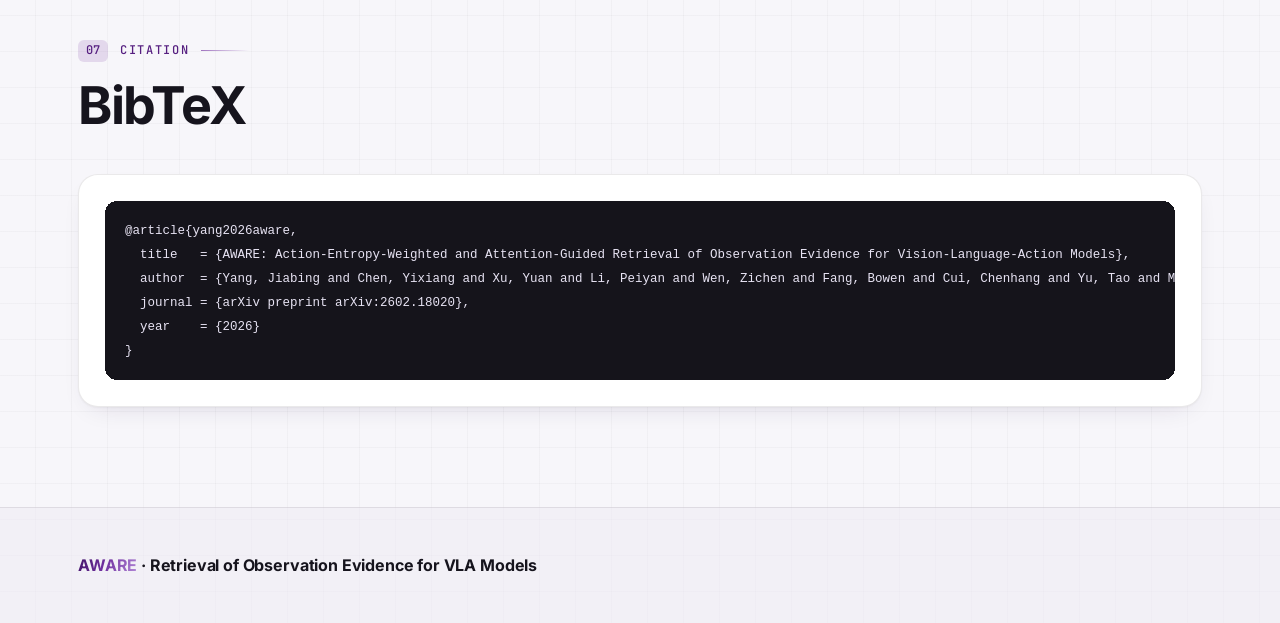
==== commit aa33a9ba: "Sync 16-author list and affiliations across webpage and READMEs" ====
--- a/docs/index.html
+++ b/docs/index.html
@@ -55,30 +55,33 @@
     <p class="hero-sub" aria-hidden="true"><span class="nobr"><b>A</b>ction-Entropy-<b>W</b>eighted and <b>A</b>ttention-Guided</span> <span class="nobr"><b>R</b>etrieval of Observation <b>E</b>vidence</span><br><span class="for">for Vision-Language-Action Models</span></p>
     <div class="hero-authors-block">
       <p class="hero-authors">
-        <a class="author-link" href="https://jiabingyang01.github.io/" target="_blank" rel="noopener"><strong>Jiabing Yang</strong><sup>1,2,4</sup></a>,
+        <a class="author-link" href="https://jiabingyang01.github.io/" target="_blank" rel="noopener"><strong>Jiabing Yang</strong><sup>1,2,5</sup></a>,
         <span>Yixiang Chen<sup>1,2</sup></span>,
         <span>Yuan Xu<sup>1,2</sup></span>,
         <span>Peiyan Li<sup>1,2</sup></span>,
-        <span>Xiangnan Wu<sup>1,2</sup></span>,
         <span>Zichen Wen<sup>3</sup></span>,
         <span>Bowen Fang<sup>1,2</sup></span>,
+        <span>Chenhang Cui<sup>4</sup></span>,
         <span>Tao Yu<sup>1,2</sup></span>,<br class="desktop-br">
-        <span>Zhengbo Zhang<sup>1,2</sup></span>,
+        <span>Qisen Ma<sup>1,2</sup></span>,
+        <span>Kai Wang<sup>1,2</sup></span>,
+        <span>Ziheng He<sup>1,2</sup></span>,
+        <span>Wen Ye<sup>1,2</sup></span>,
+        <span>Xiangnan Wu<sup>1,2</sup></span>,
         <span>Yingda Li<sup>1,2</sup></span>,
-        <span>Kai Wang<sup>1,2</sup></span>,
-        <span>Jing Liu<sup>4</sup></span>,
-        <span>Nianfeng Liu<sup>4</sup></span>,
-        <span>Yan Huang<sup>1,2,4,&dagger;</sup></span>,
+        <span>Yan Huang<sup>1,2,5,&dagger;</sup></span>,
         <span>Liang Wang<sup>1,2</sup></span>
       </p>
       <p class="hero-affils">
-        <span><sup>1</sup>School of Artificial Intelligence, UCAS</span>
+        <span><sup>1</sup>School of Artificial Intelligence, University of Chinese Academy of Sciences</span>
         <span class="sep" aria-hidden="true"></span>
         <span><sup>2</sup>New Laboratory of Pattern Recognition (NLPR), Institute of Automation, Chinese Academy of Sciences</span>
         <span class="sep" aria-hidden="true"></span>
         <span><sup>3</sup>Shanghai Jiao Tong University</span>
         <span class="sep" aria-hidden="true"></span>
-        <span><sup>4</sup>FiveAges</span>
+        <span><sup>4</sup>National University of Singapore</span>
+        <span class="sep" aria-hidden="true"></span>
+        <span><sup>5</sup>FiveAges</span>
         <span class="sep" aria-hidden="true"></span>
         <span><sup>&dagger;</sup>Corresponding author</span>
       </p>
@@ -392,7 +395,7 @@
     <div class="card reveal">
 <pre class="code" aria-label="BibTeX citation"><code>@article{yang2026aware,
   title   = {AWARE: Action-Entropy-Weighted and Attention-Guided Retrieval of Observation Evidence for Vision-Language-Action Models},
-  author  = {Yang, Jiabing and Chen, Yixiang and Xu, Yuan and Li, Peiyan and Wu, Xiangnan and Wen, Zichen and Fang, Bowen and Yu, Tao and Zhang, Zhengbo and Li, Yingda and Wang, Kai and Liu, Jing and Liu, Nianfeng and Huang, Yan and Wang, Liang},
+  author  = {Yang, Jiabing and Chen, Yixiang and Xu, Yuan and Li, Peiyan and Wen, Zichen and Fang, Bowen and Cui, Chenhang and Yu, Tao and Ma, Qisen and Wang, Kai and He, Ziheng and Ye, Wen and Wu, Xiangnan and Li, Yingda and Huang, Yan and Wang, Liang},
   journal = {arXiv preprint arXiv:2602.18020},
   year    = {2026}
 }</code></pre>
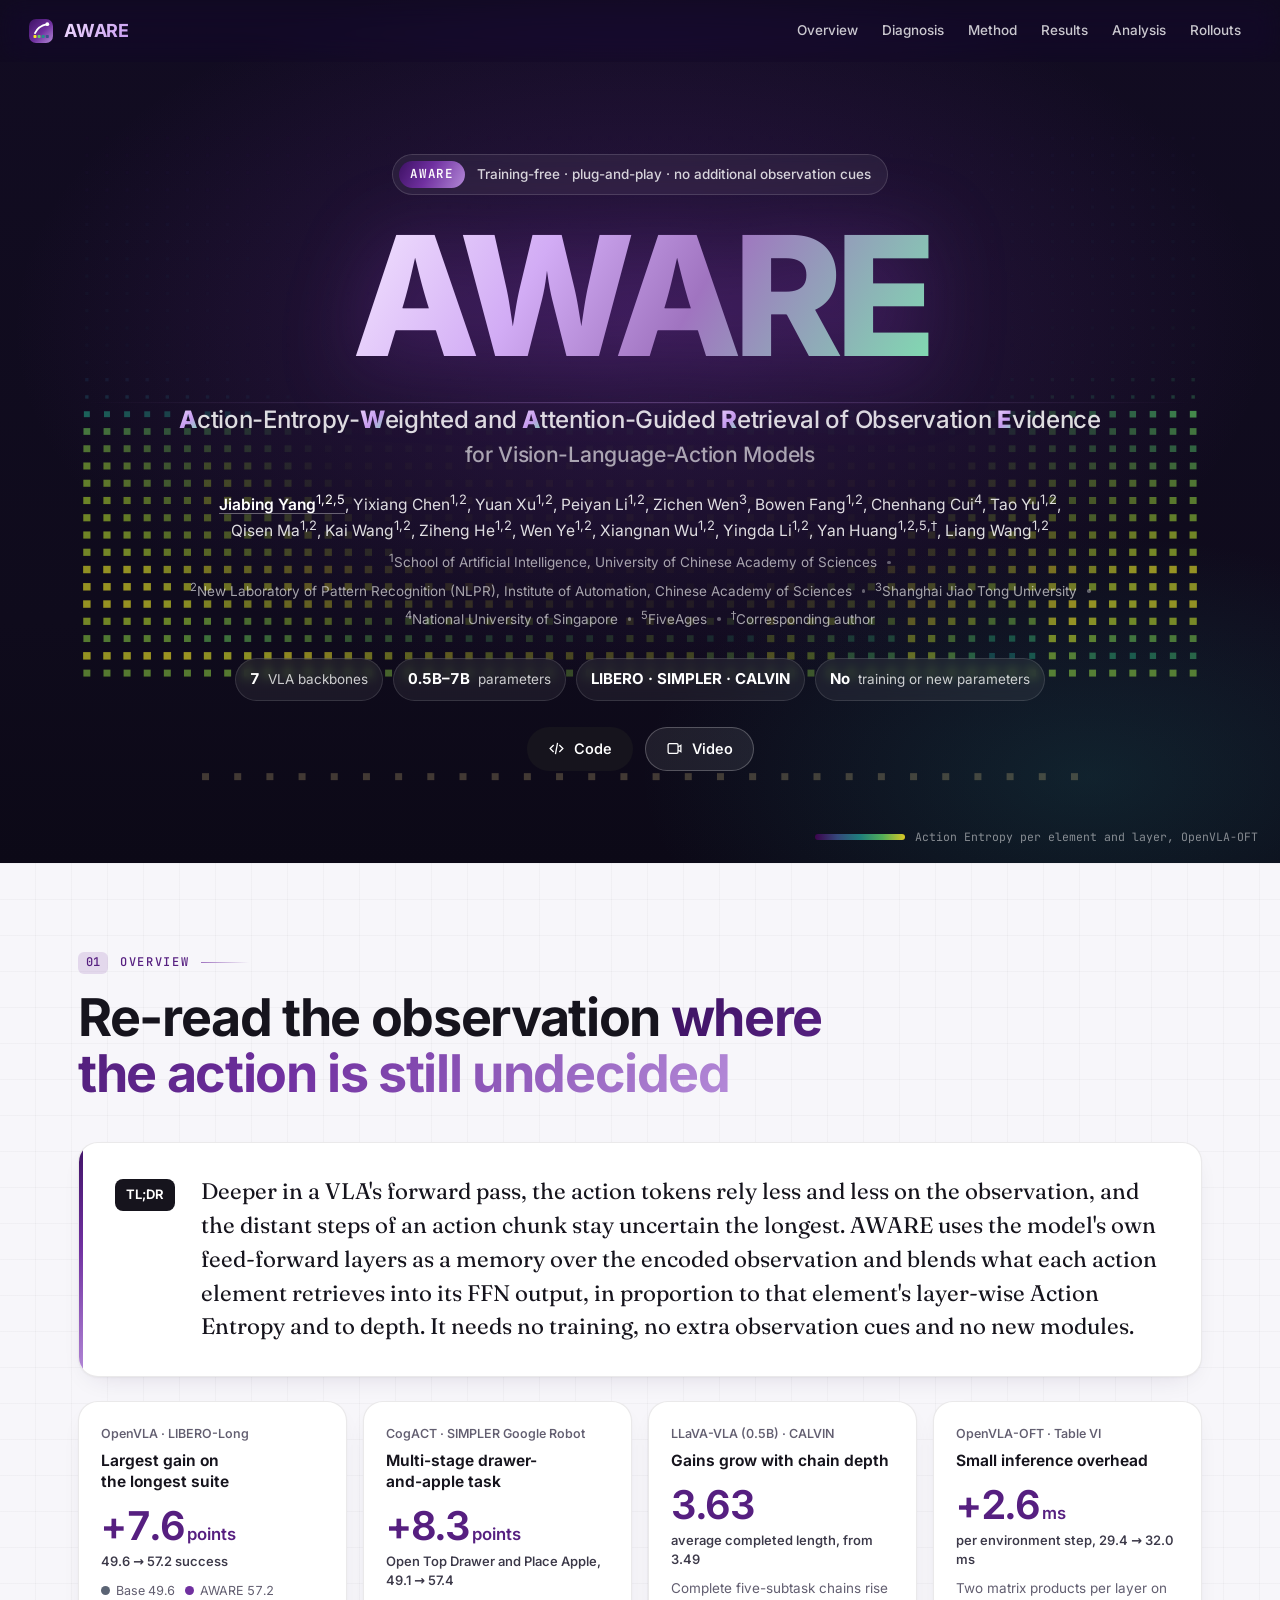
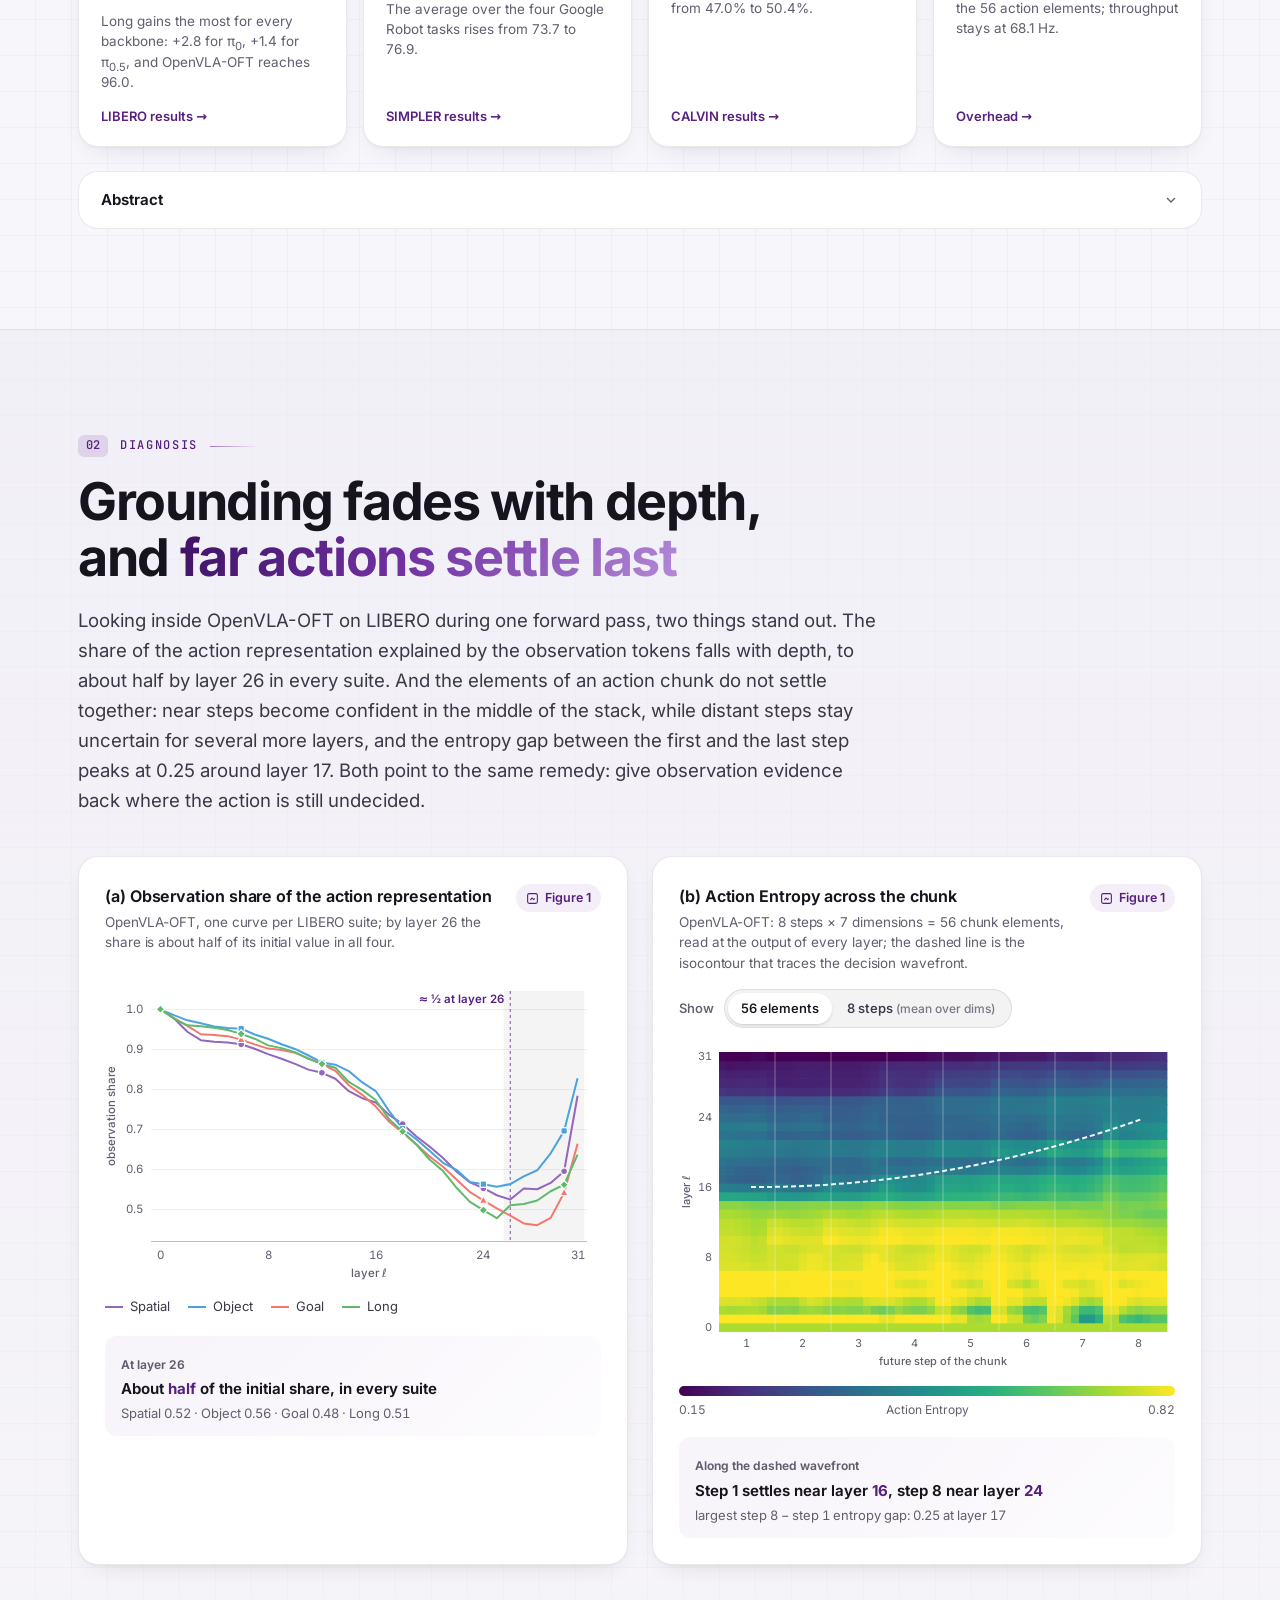
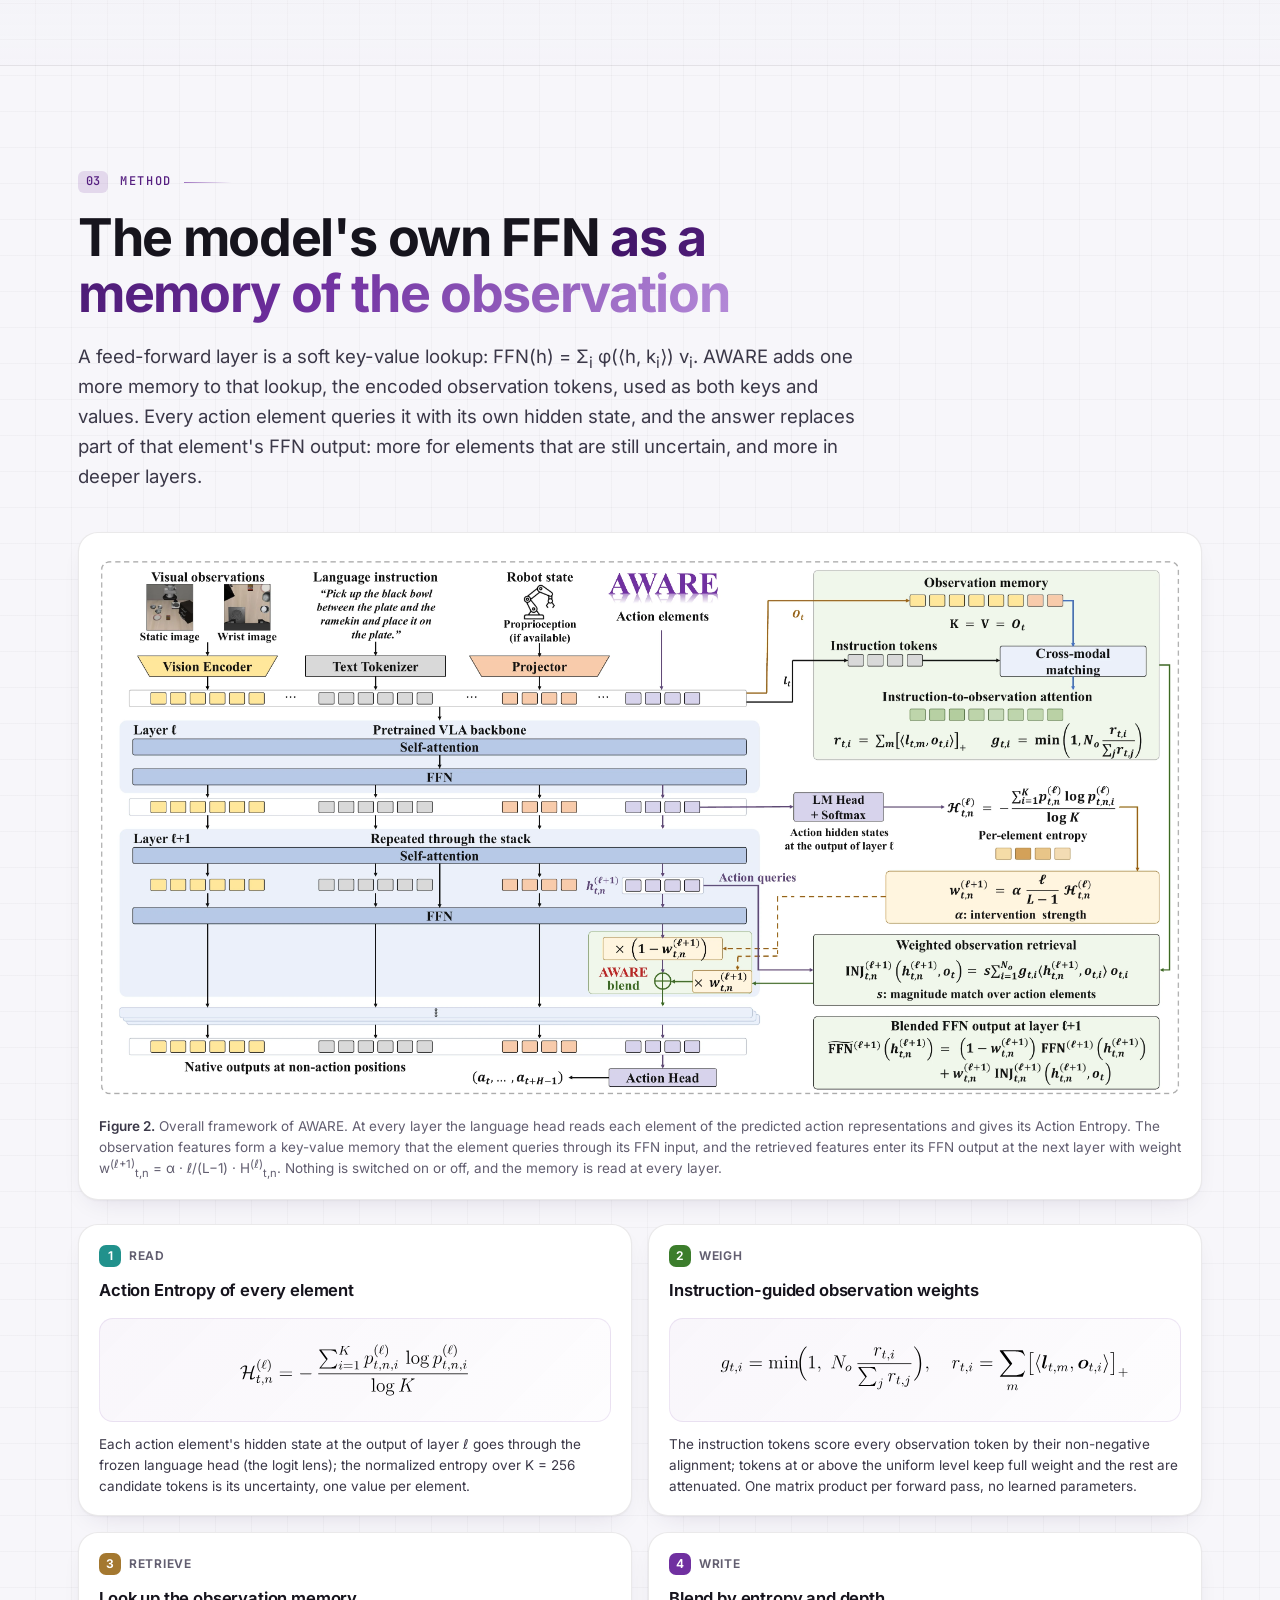
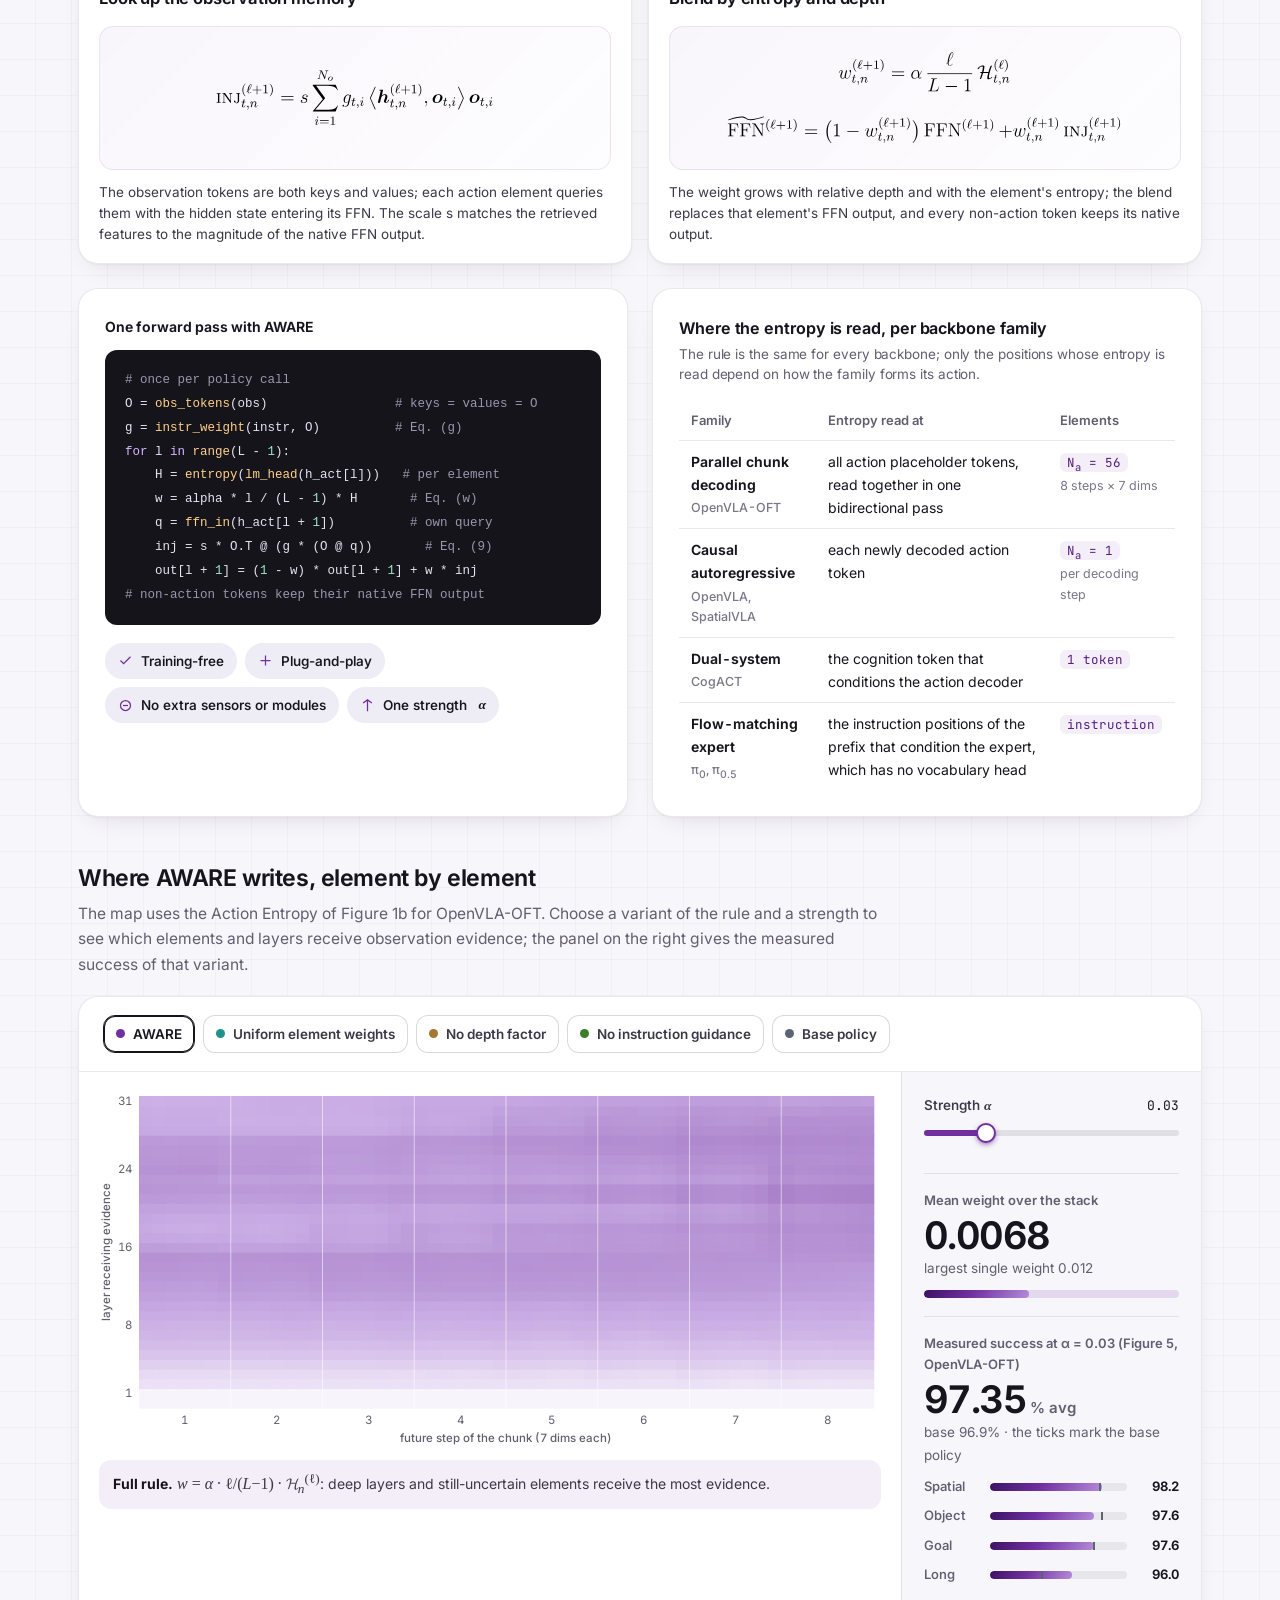
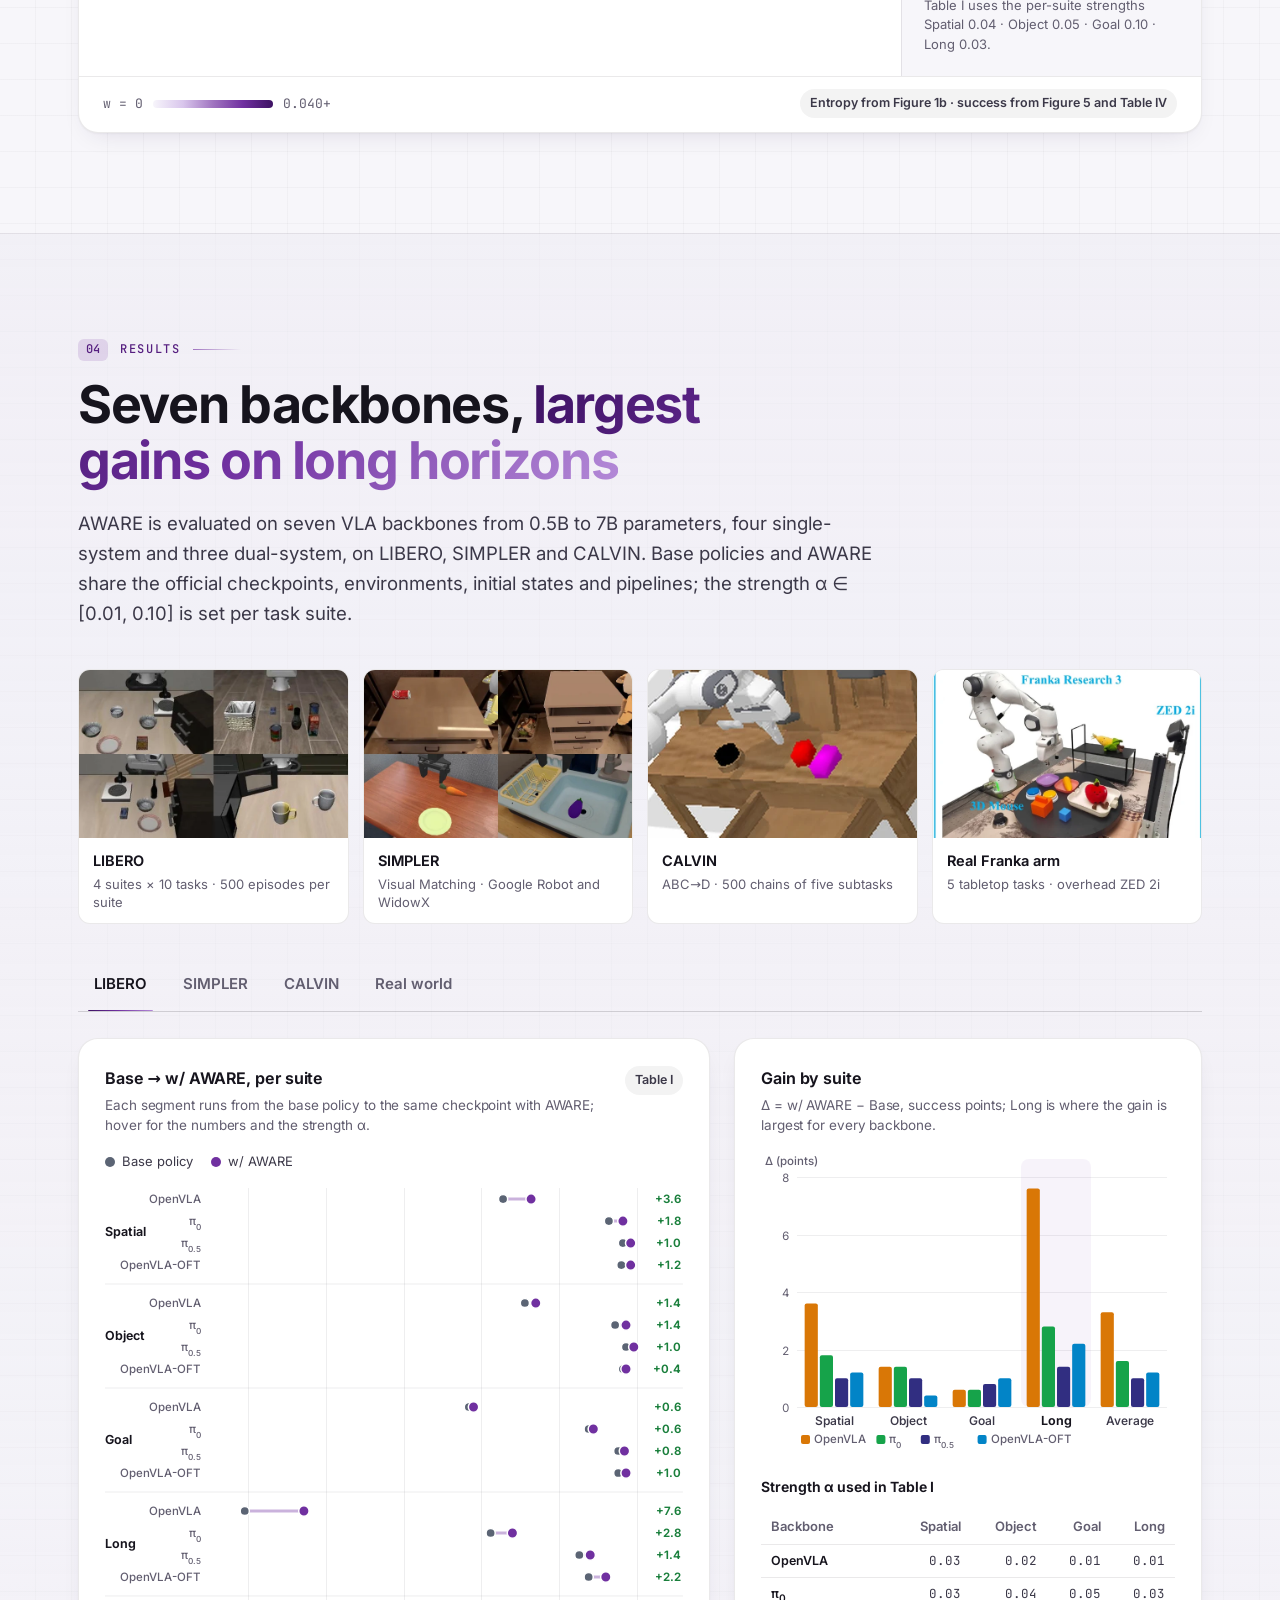
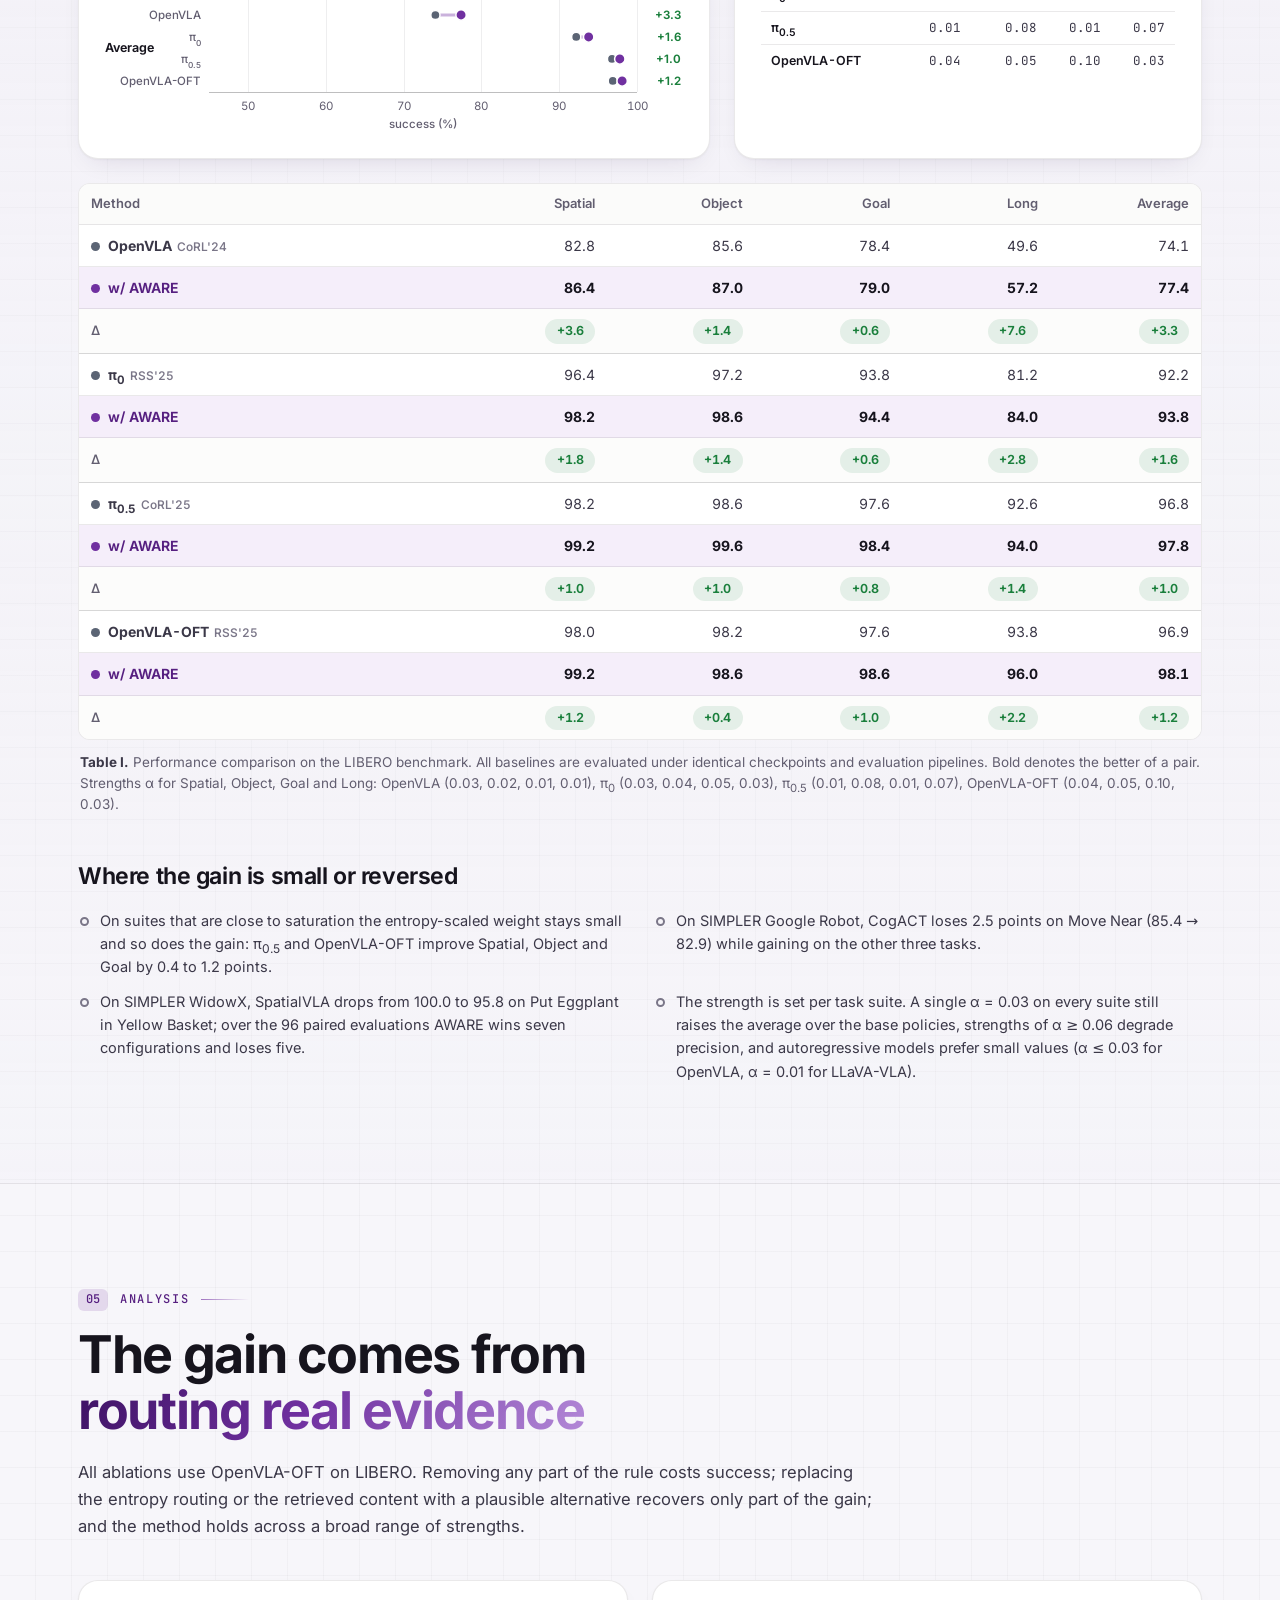
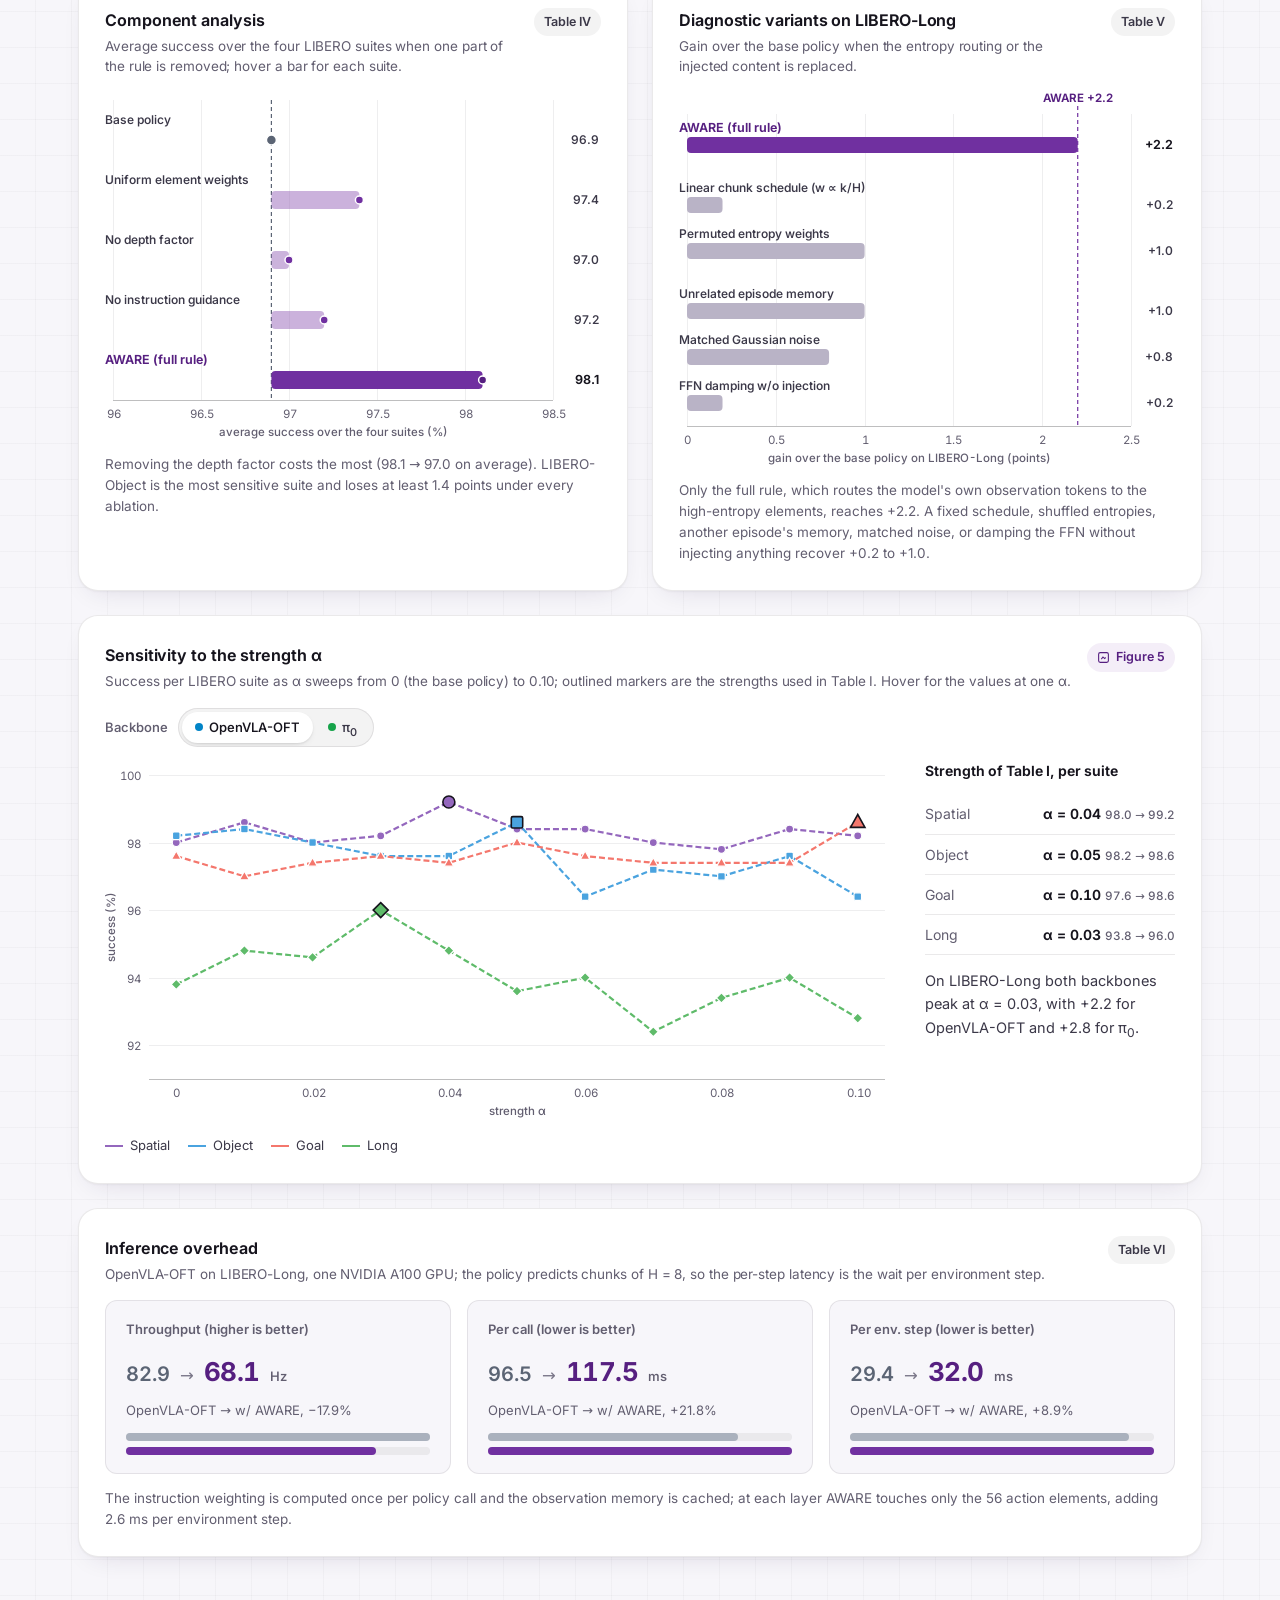
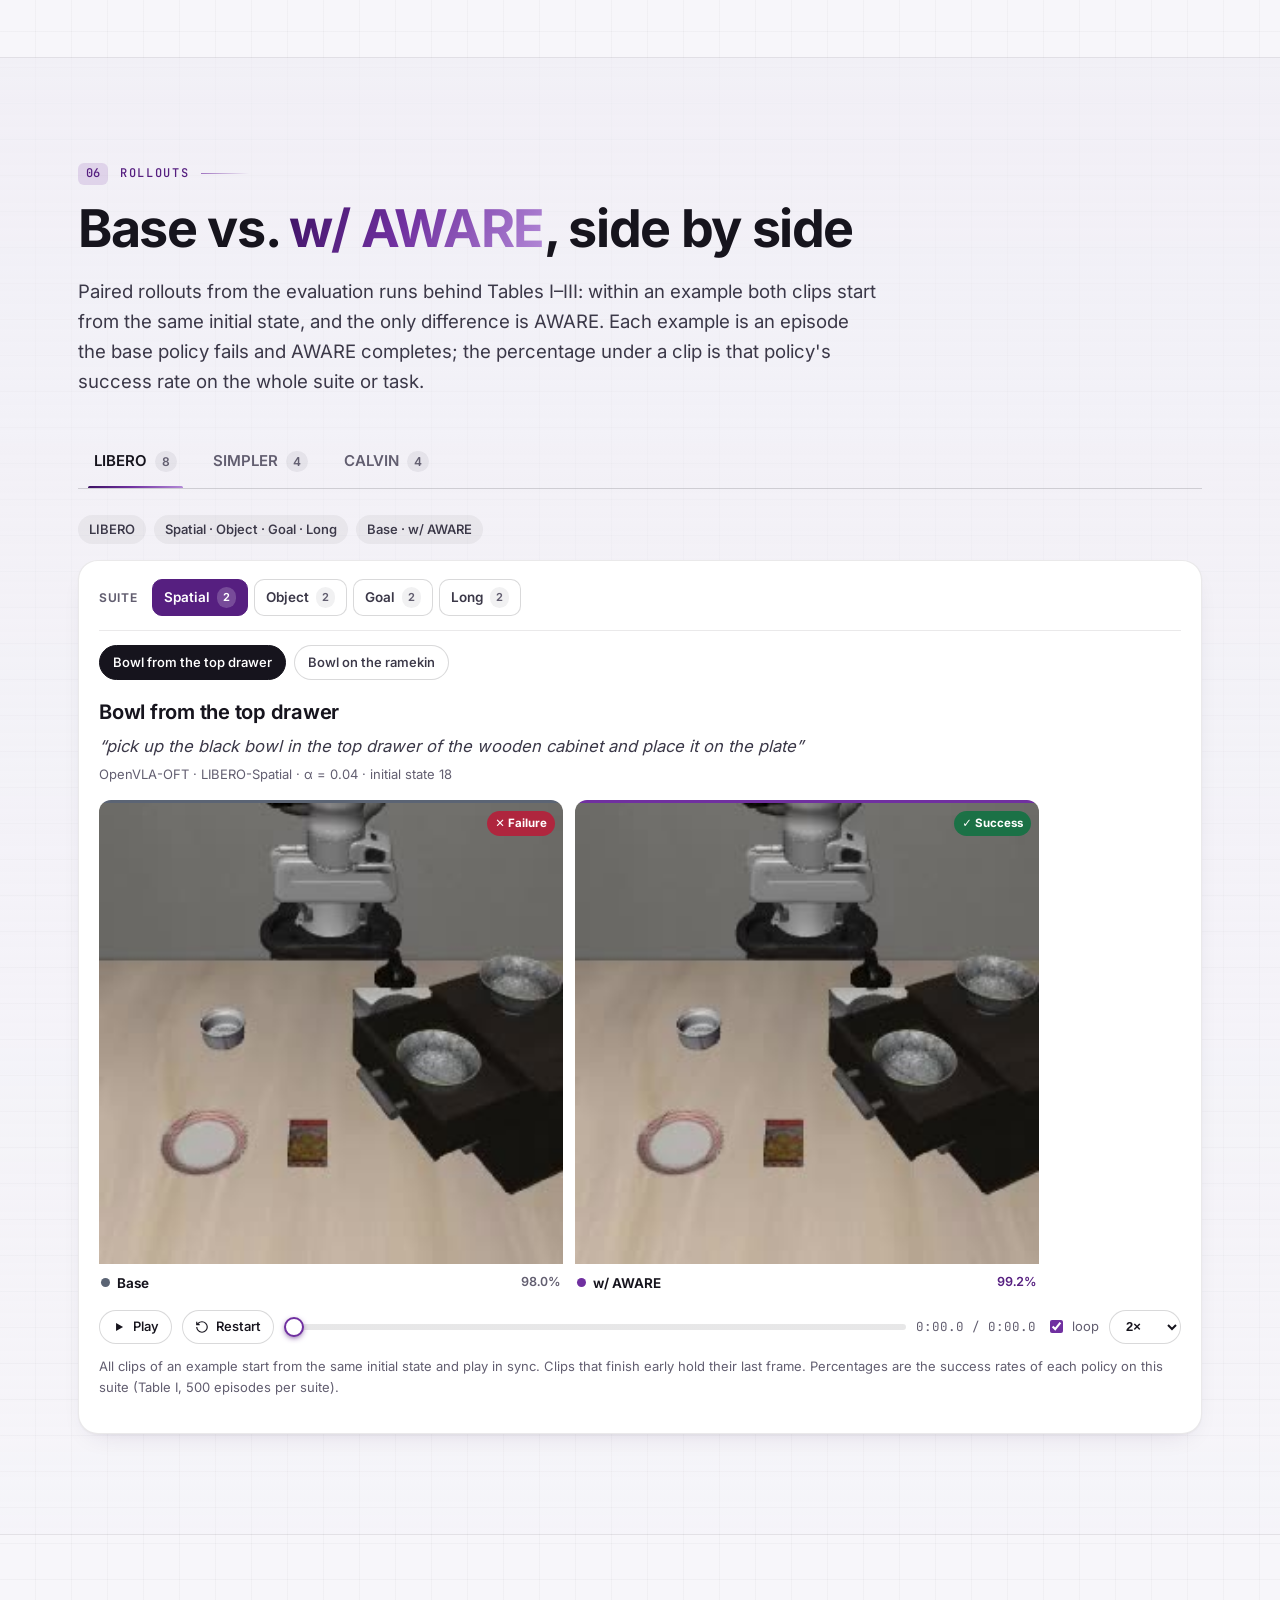
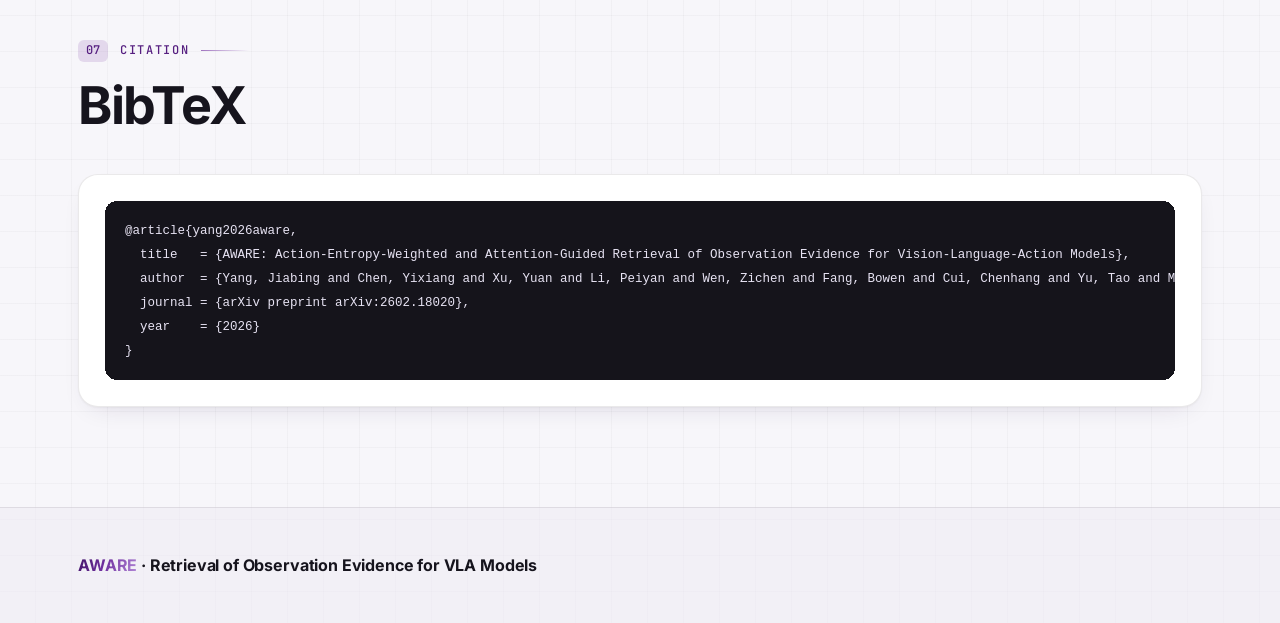
==== commit 96f595e9: "Add cache-busting query string for updated author/affiliation and CALVIN rollout assets" ====
--- a/docs/index.html
+++ b/docs/index.html
@@ -7,8 +7,8 @@
   <meta name="description" content="AWARE: Action-Entropy-Weighted and Attention-Guided Retrieval of Observation Evidence for Vision-Language-Action Models. Training-free, plug-and-play observation retrieval for VLA models.">
   <meta name="theme-color" content="#0f0b1c">
   <link rel="icon" type="image/svg+xml" href="assets/img/favicon.svg">
-  <link rel="stylesheet" href="assets/css/base.css">
-  <link rel="stylesheet" href="assets/css/theme.css">
+  <link rel="stylesheet" href="assets/css/base.css?v=2">
+  <link rel="stylesheet" href="assets/css/theme.css?v=2">
   <script>document.documentElement.classList.add('js');</script>
 </head>
 <body>
@@ -422,8 +422,8 @@
 <script src="assets/data/colors.js"></script>
 <script src="assets/data/paper_data.js"></script>
 <script src="assets/data/fig_data.js"></script>
-<script src="assets/data/text.js"></script>
-<script src="assets/videos/manifest.js"></script>
+<script src="assets/data/text.js?v=2"></script>
+<script src="assets/videos/manifest.js?v=2"></script>
 <!-- page code -->
 <script src="assets/js/main.js"></script>
 <script src="assets/js/charts.js"></script>
@@ -434,7 +434,7 @@
 <script src="assets/js/method.js"></script>
 <script src="assets/js/results.js"></script>
 <script src="assets/js/analysis.js"></script>
-<script src="assets/js/rollouts.js"></script>
+<script src="assets/js/rollouts.js?v=2"></script>
 <script>SITE.boot();</script>
 </body>
 </html>
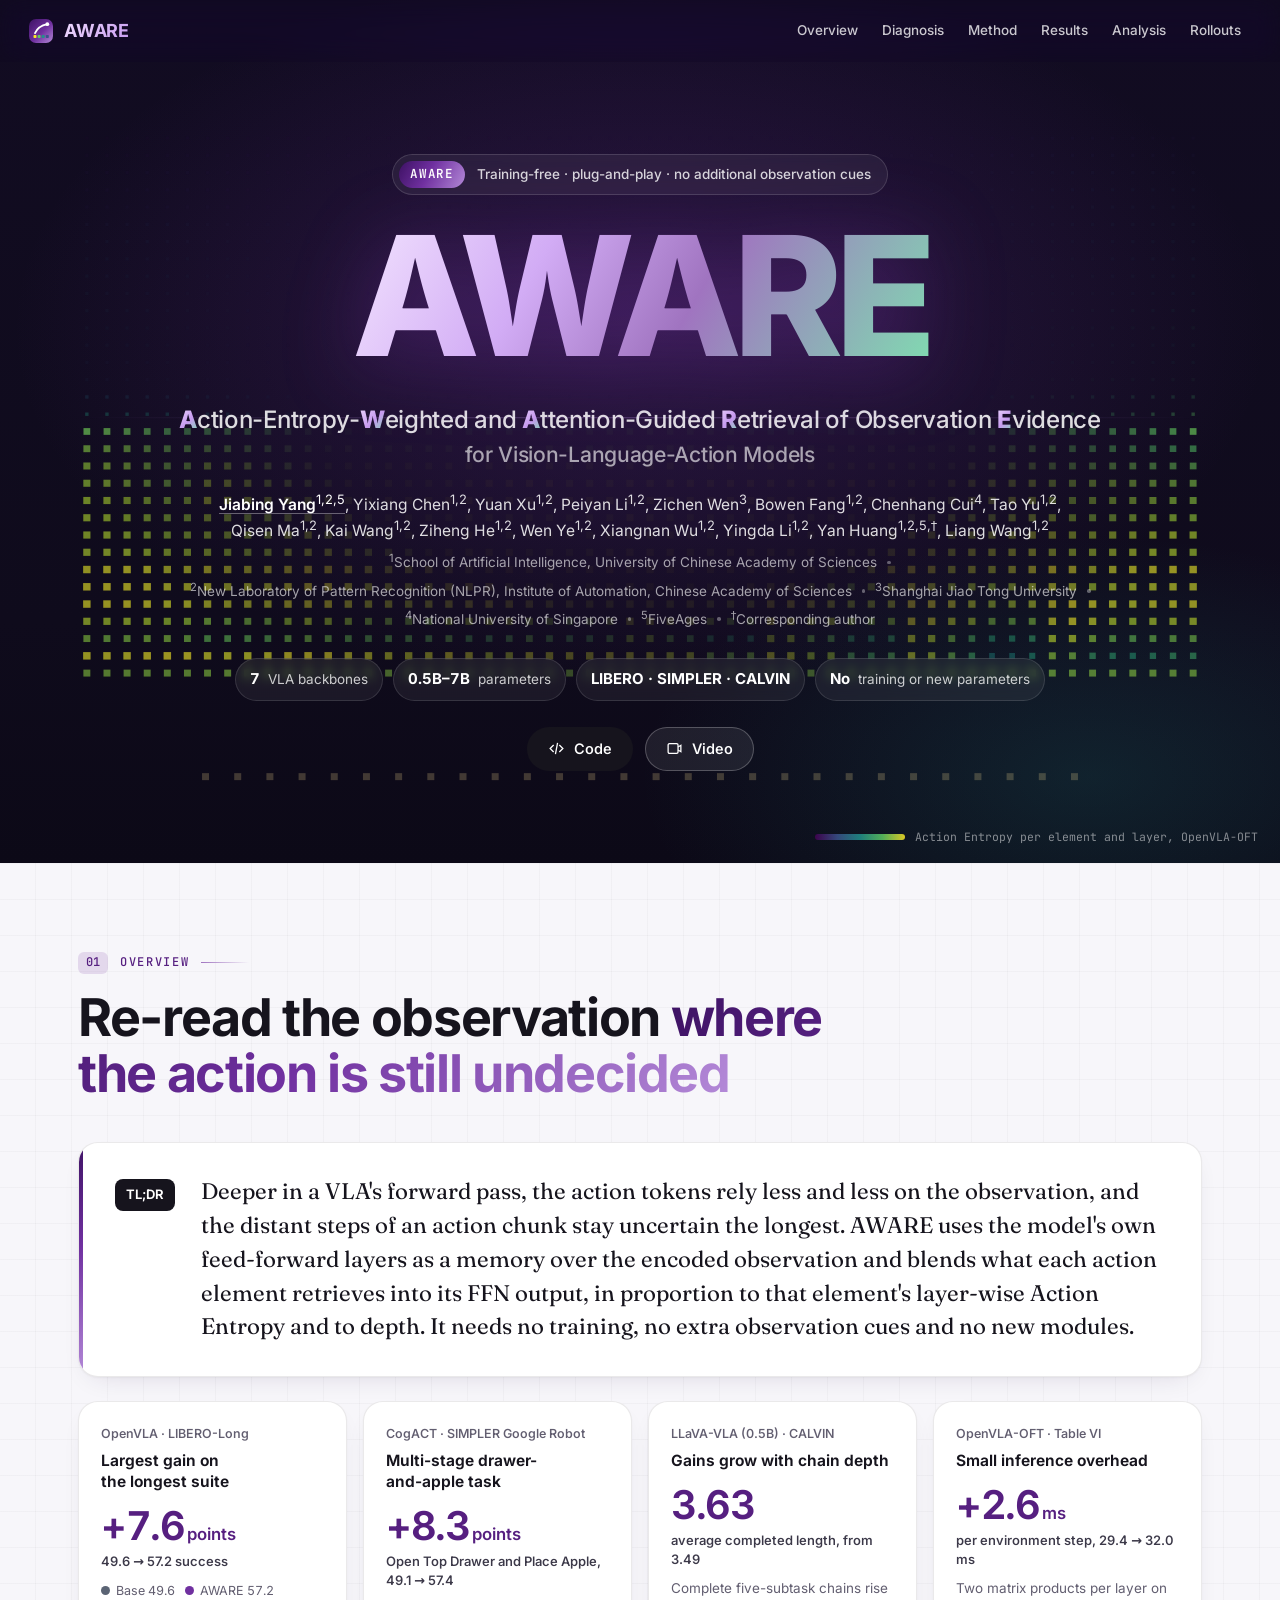
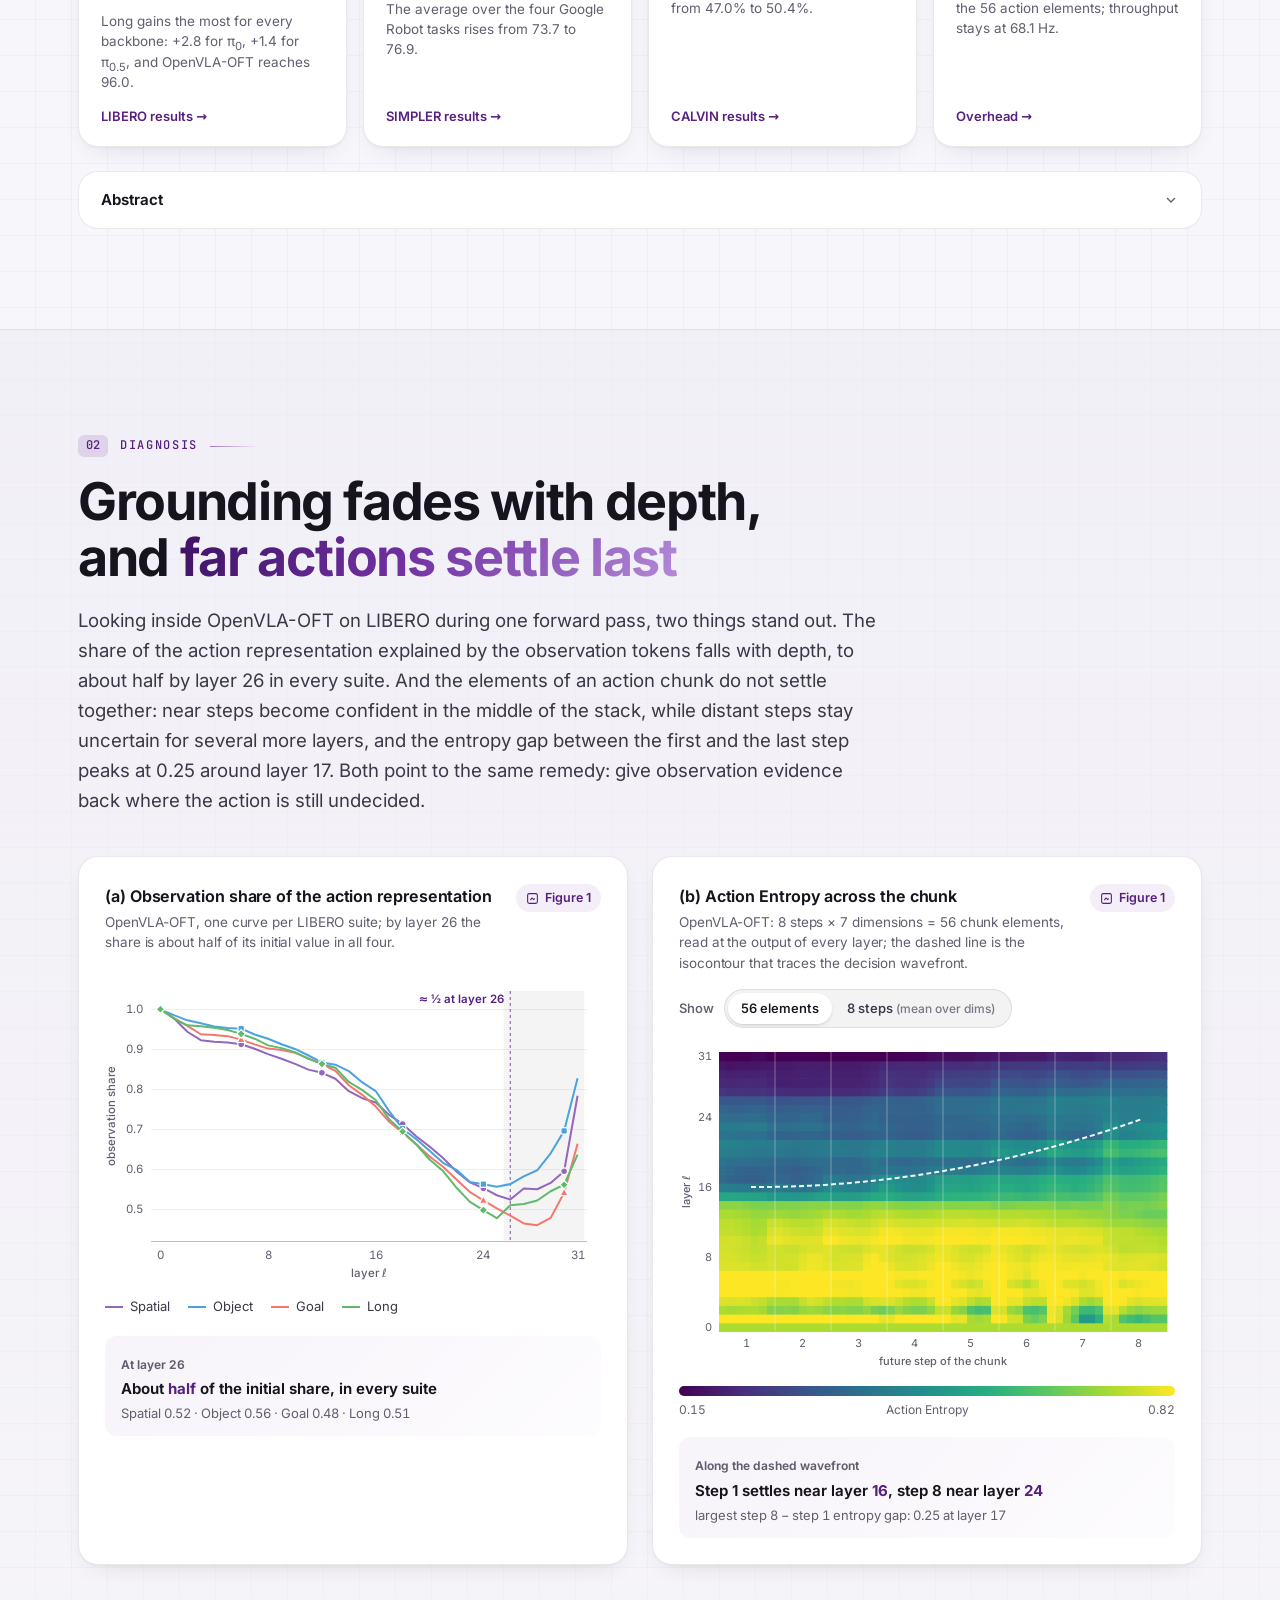
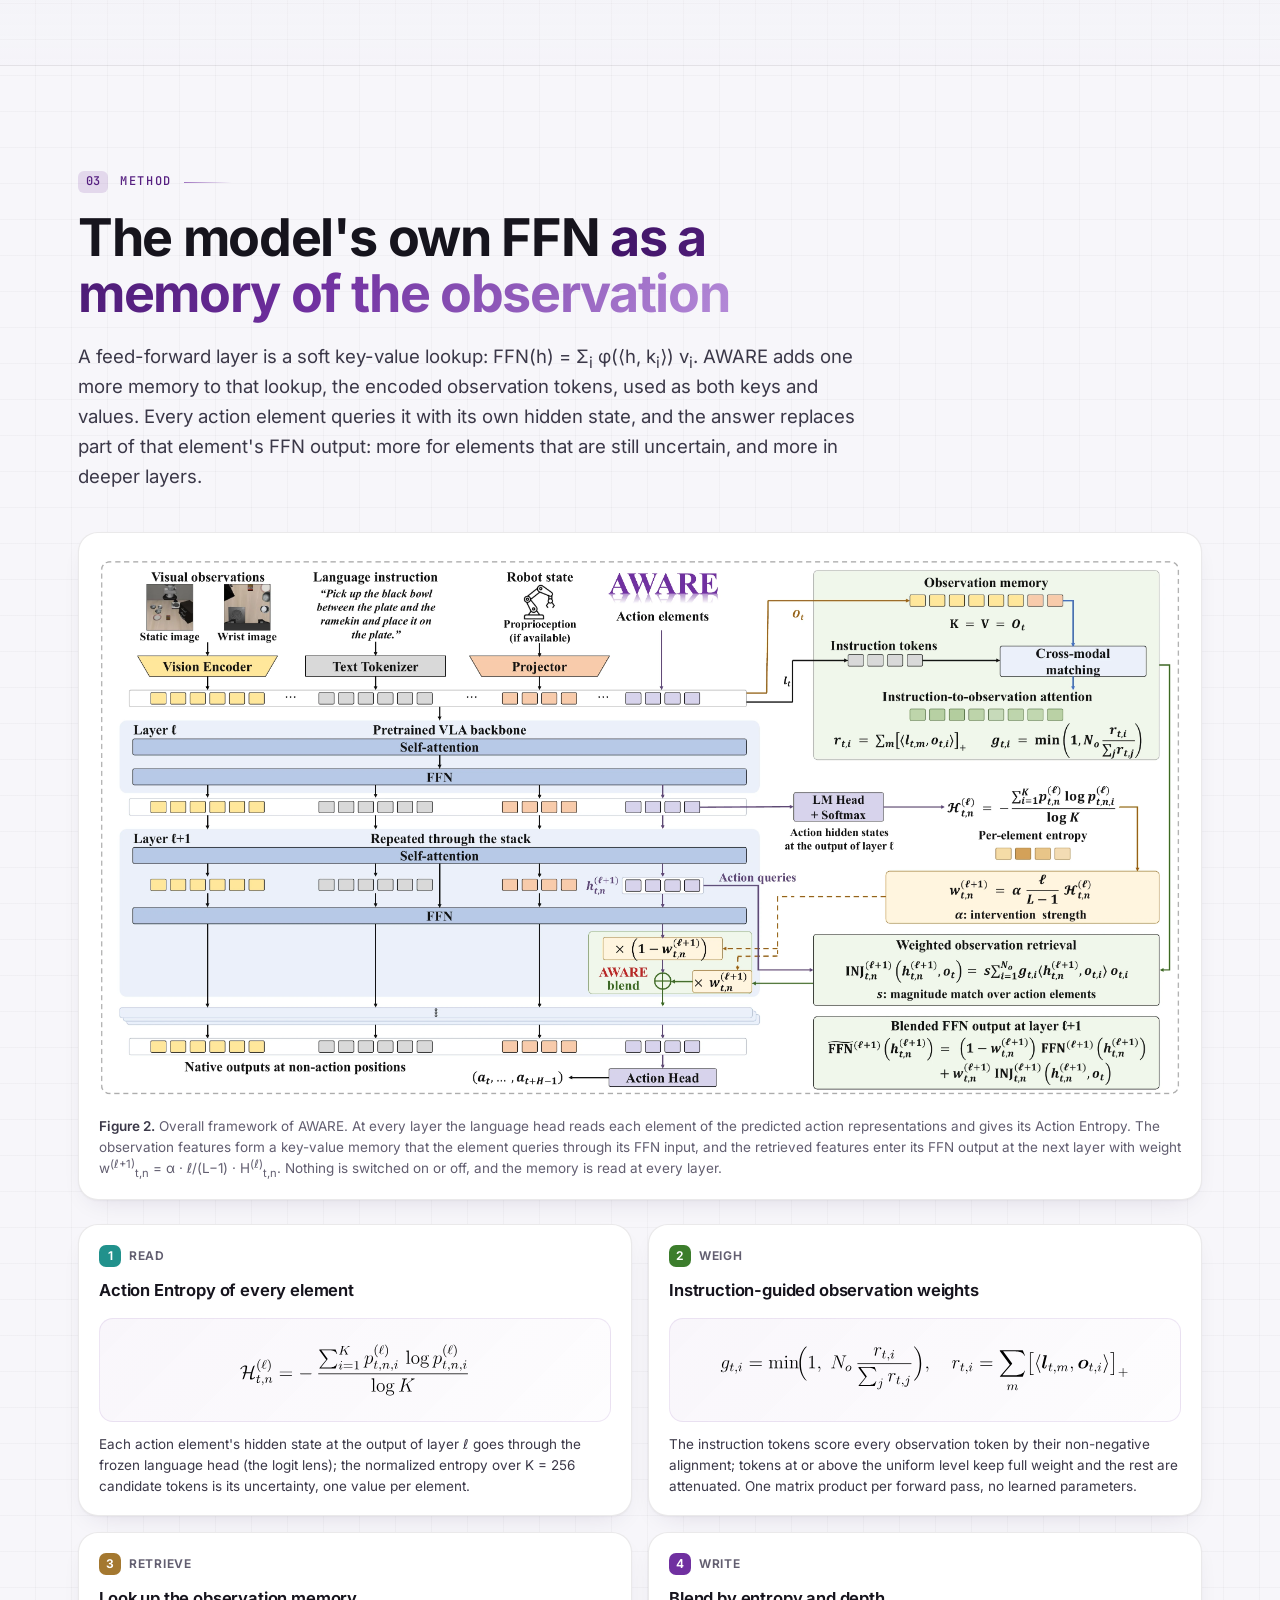
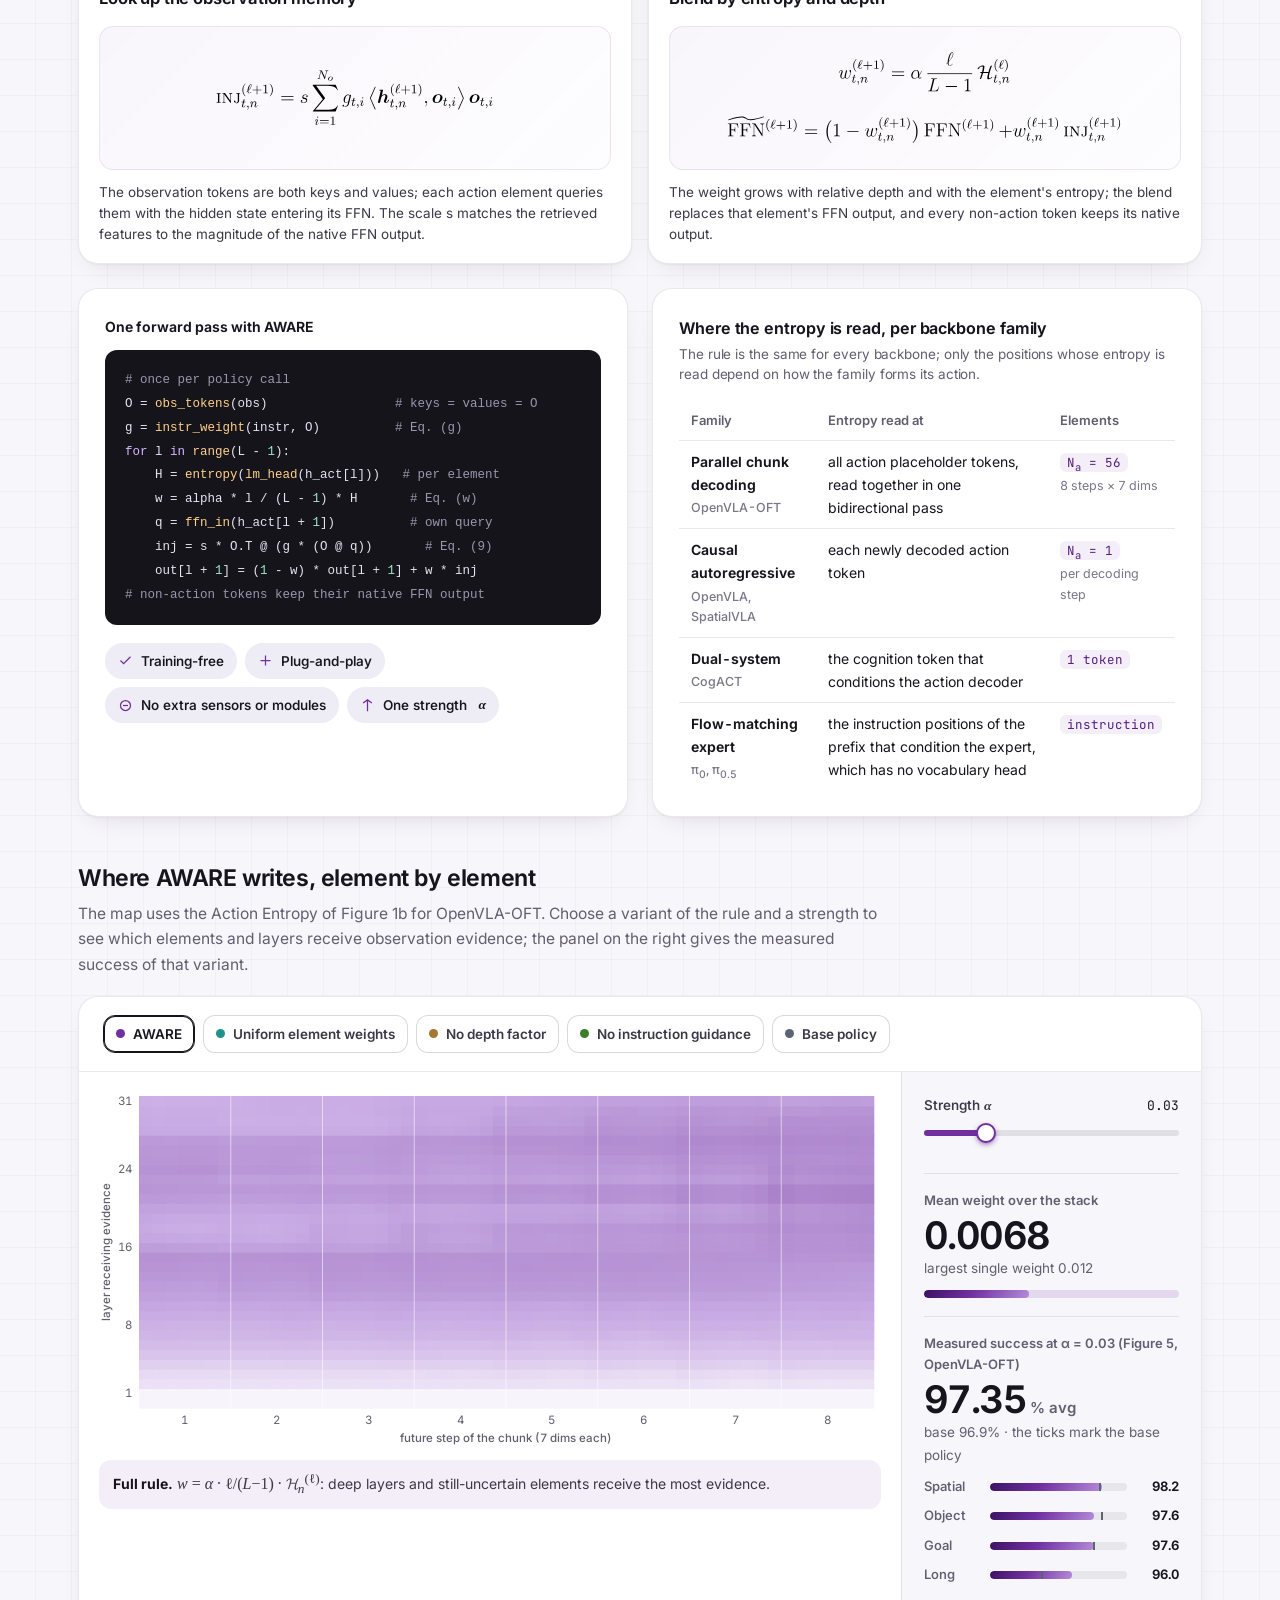
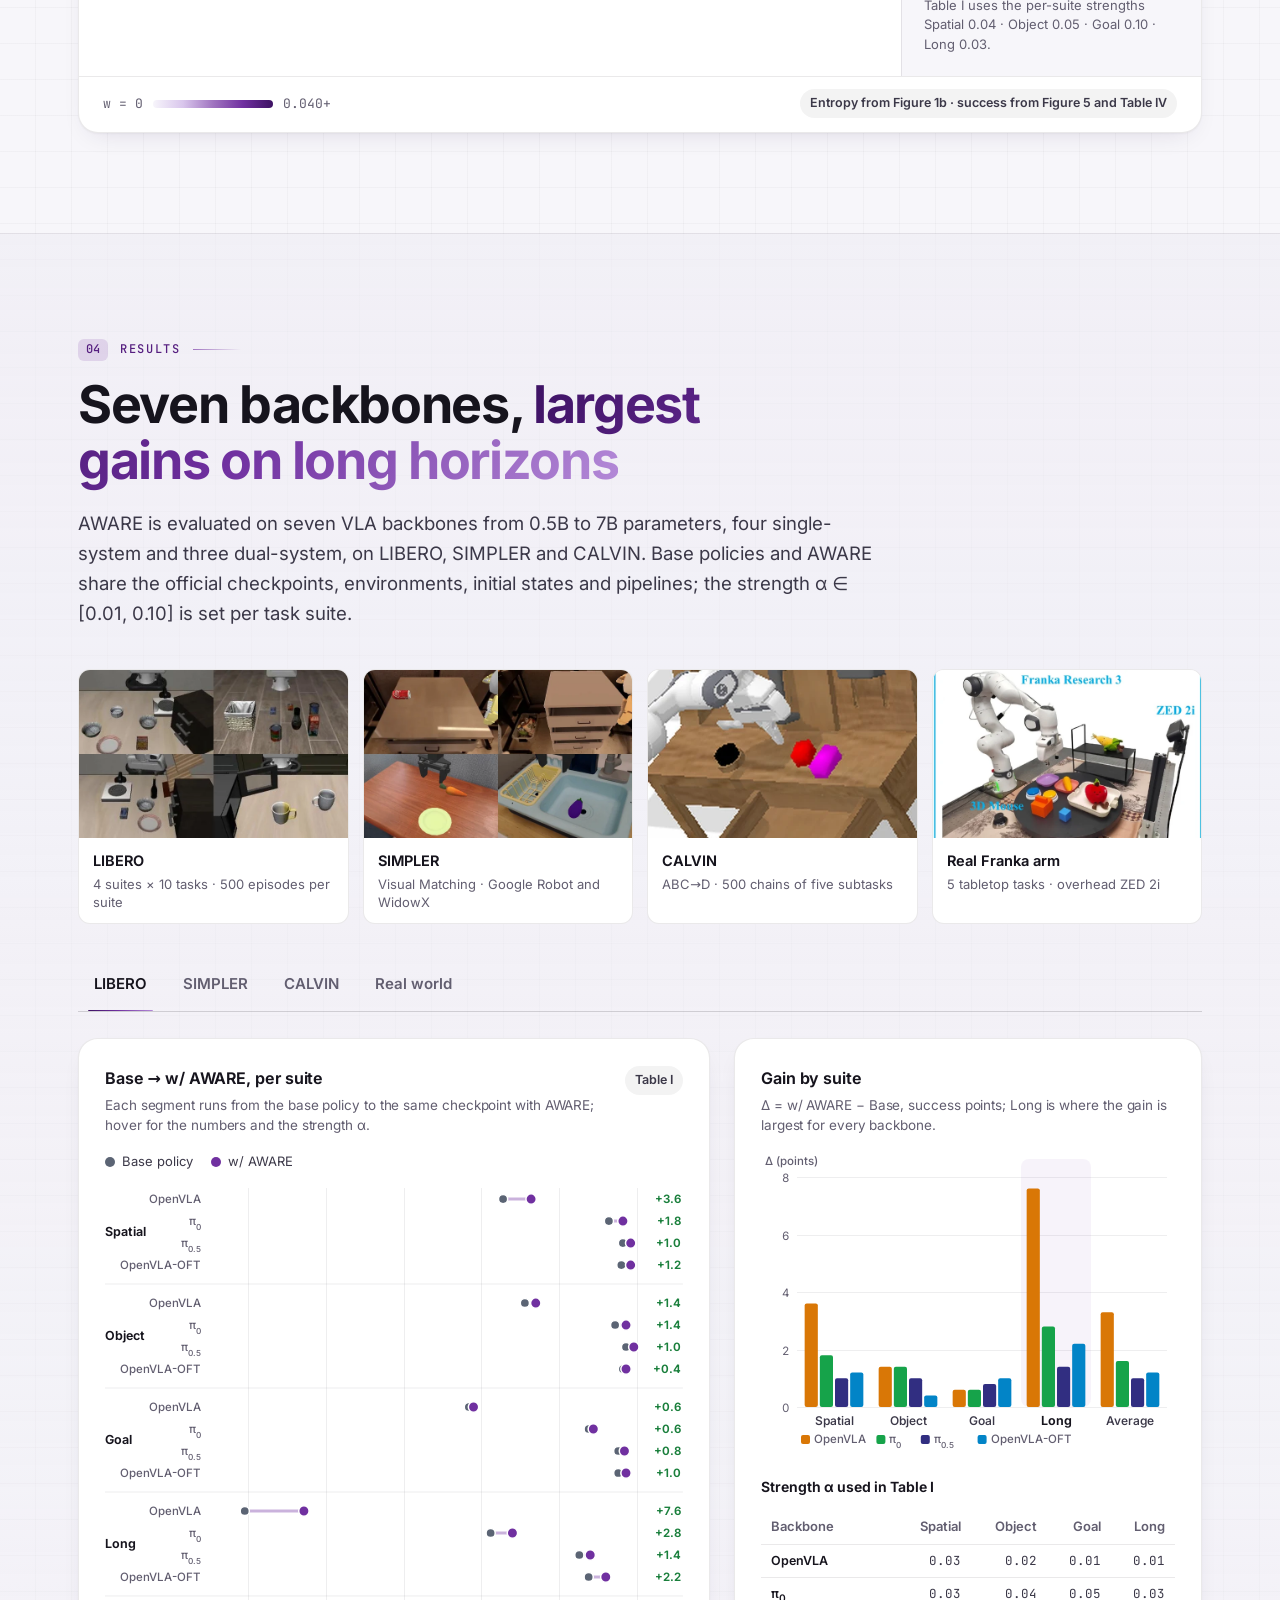
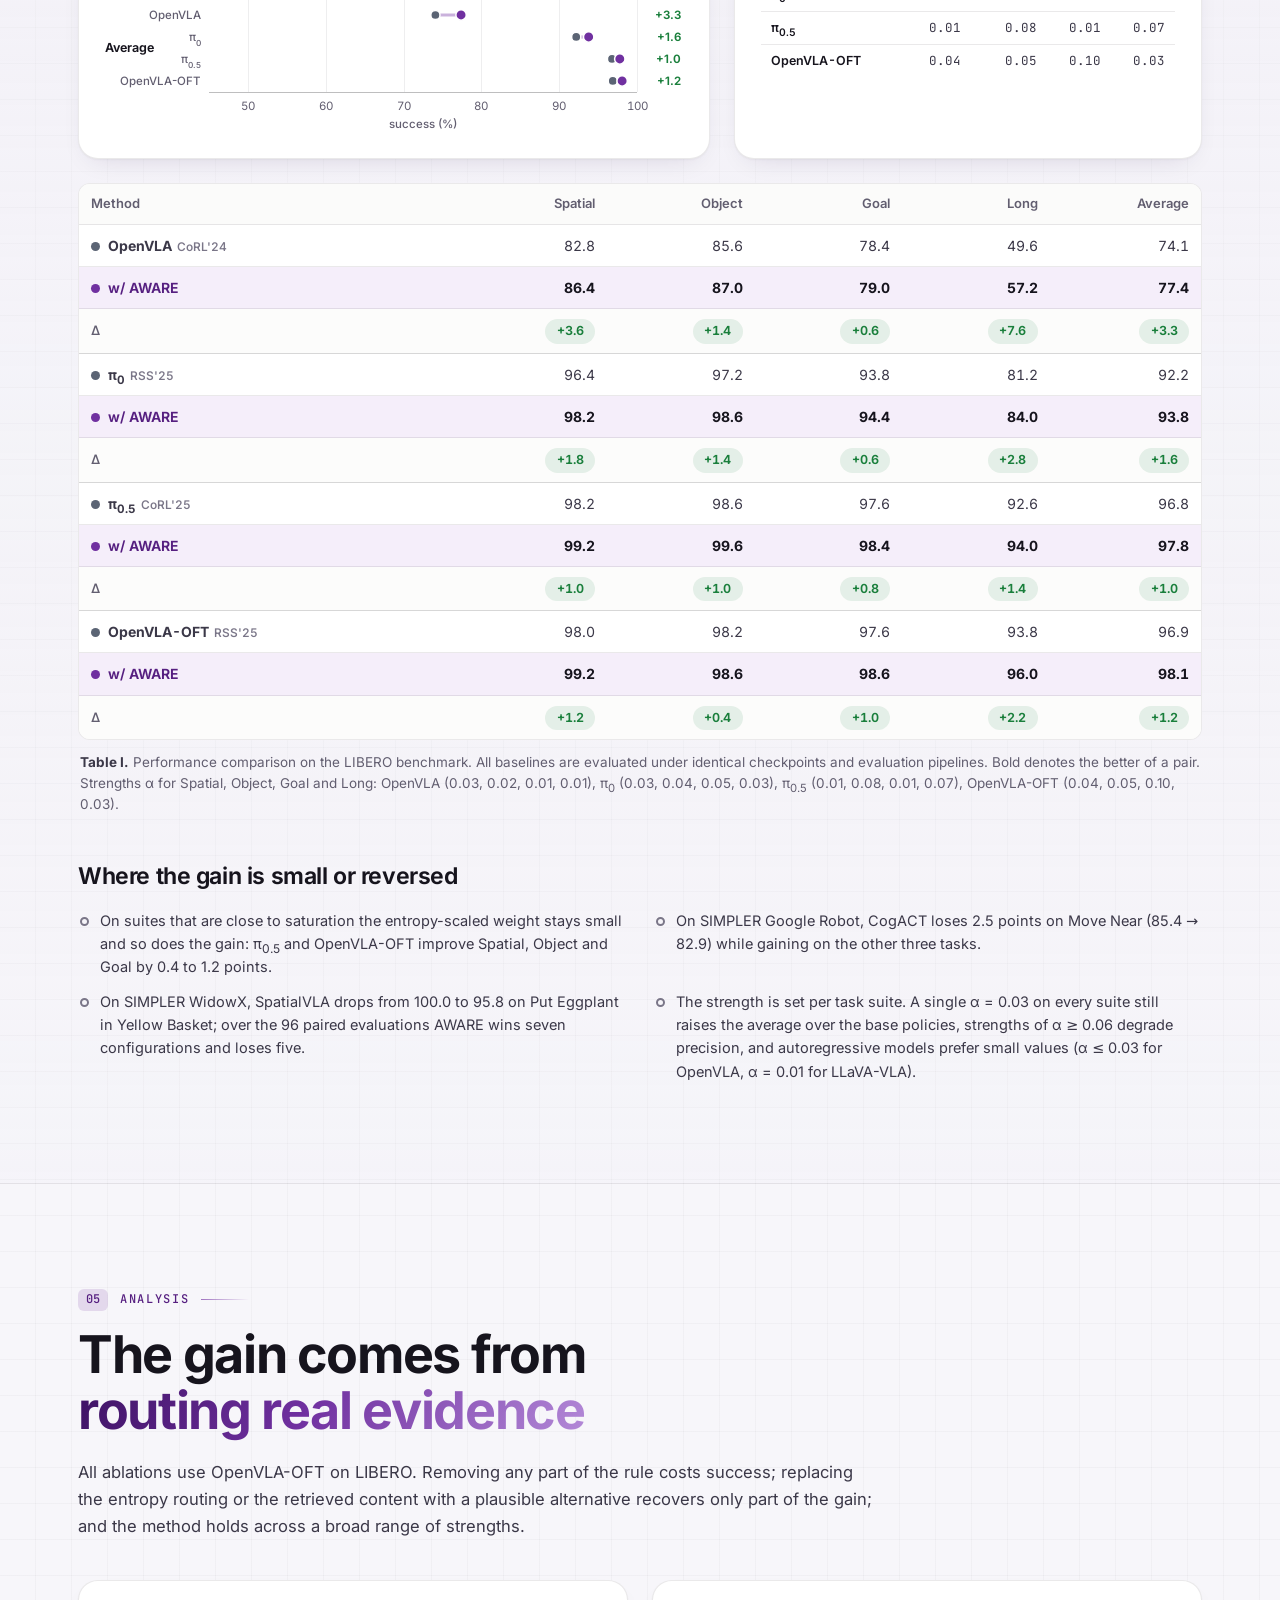
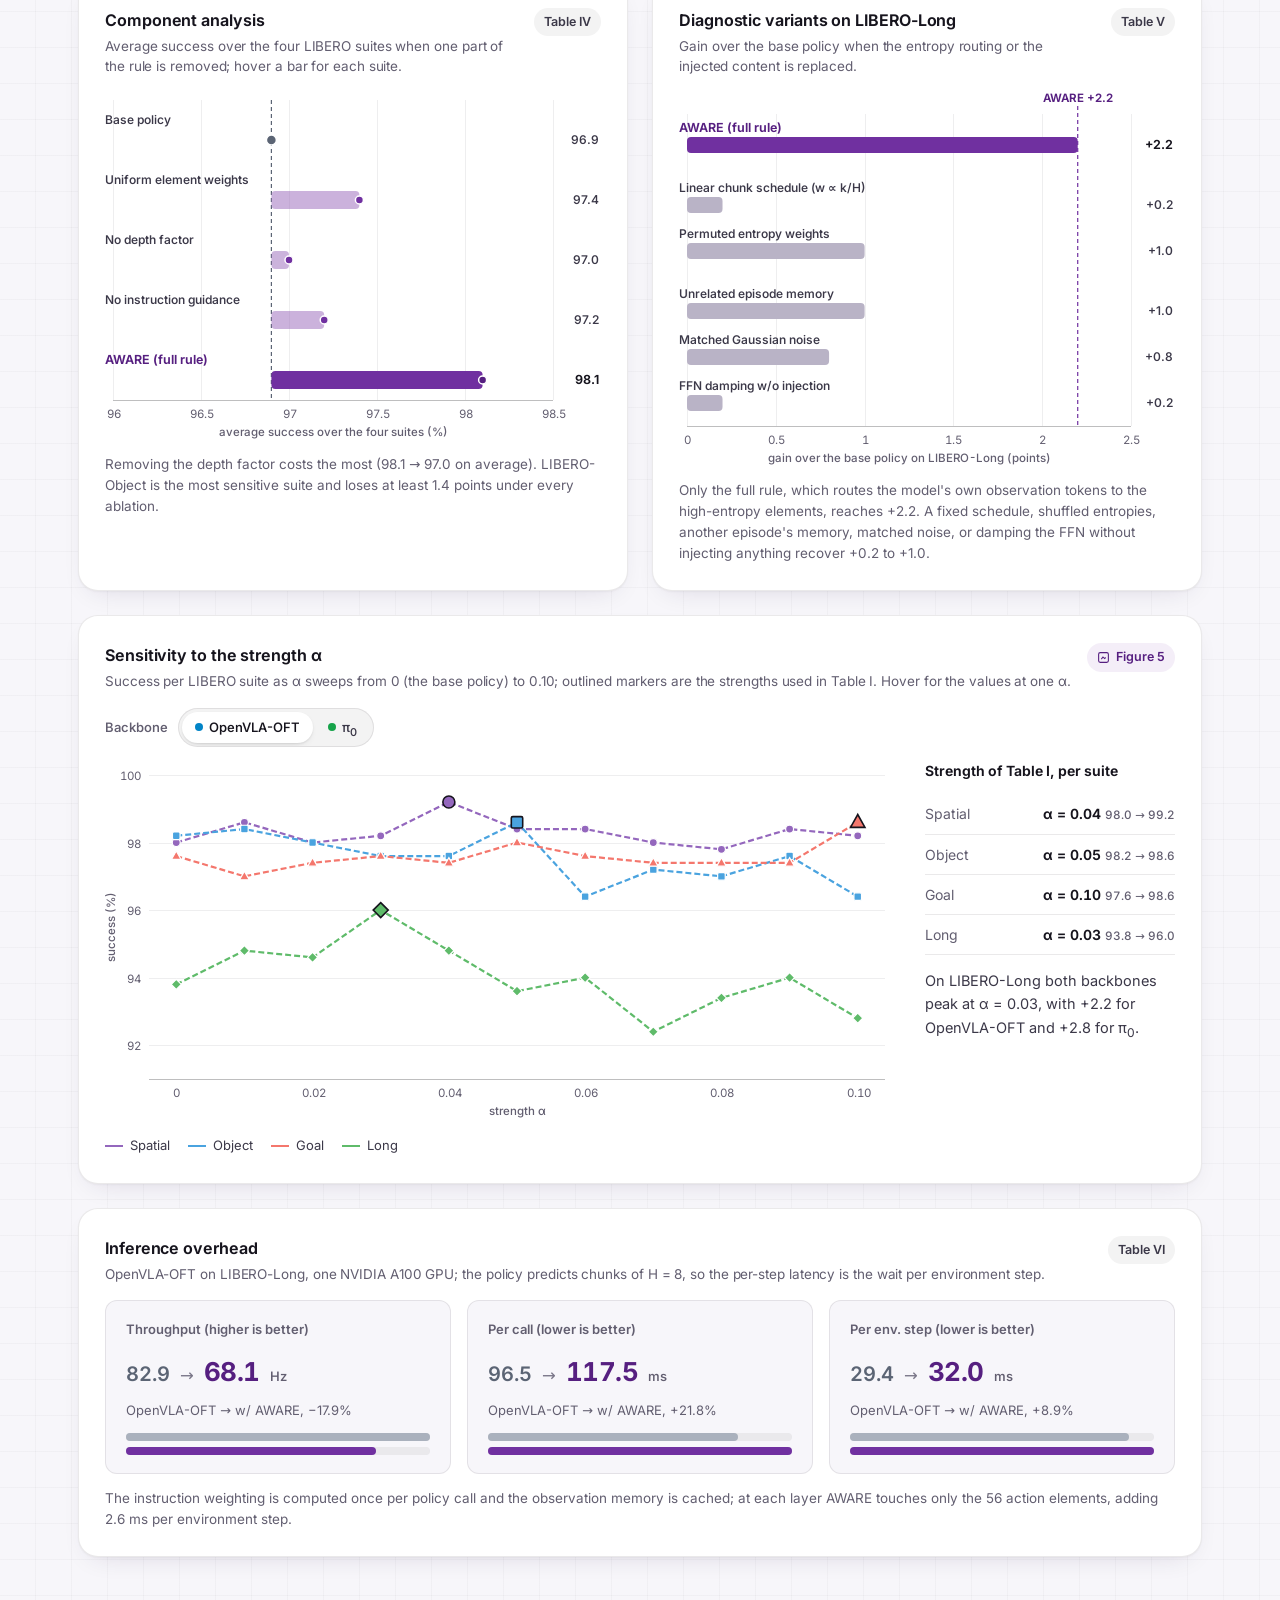
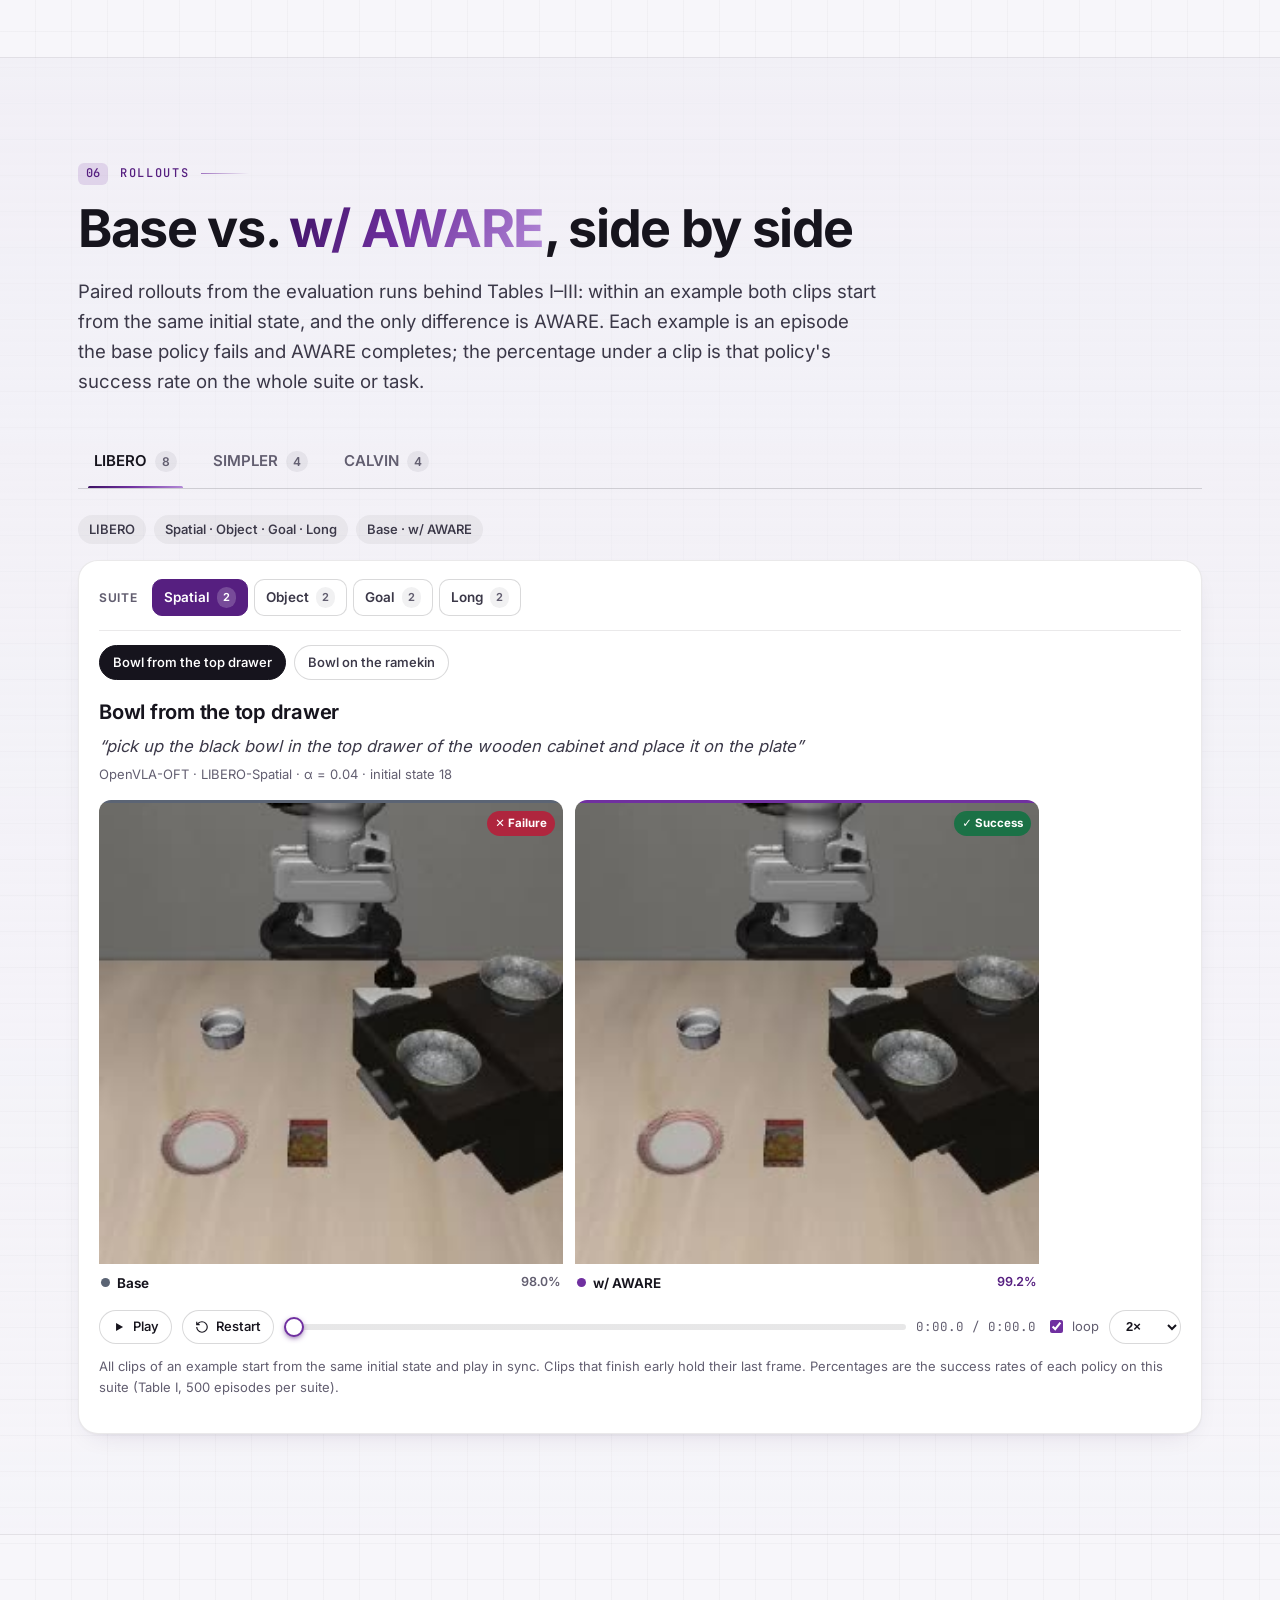
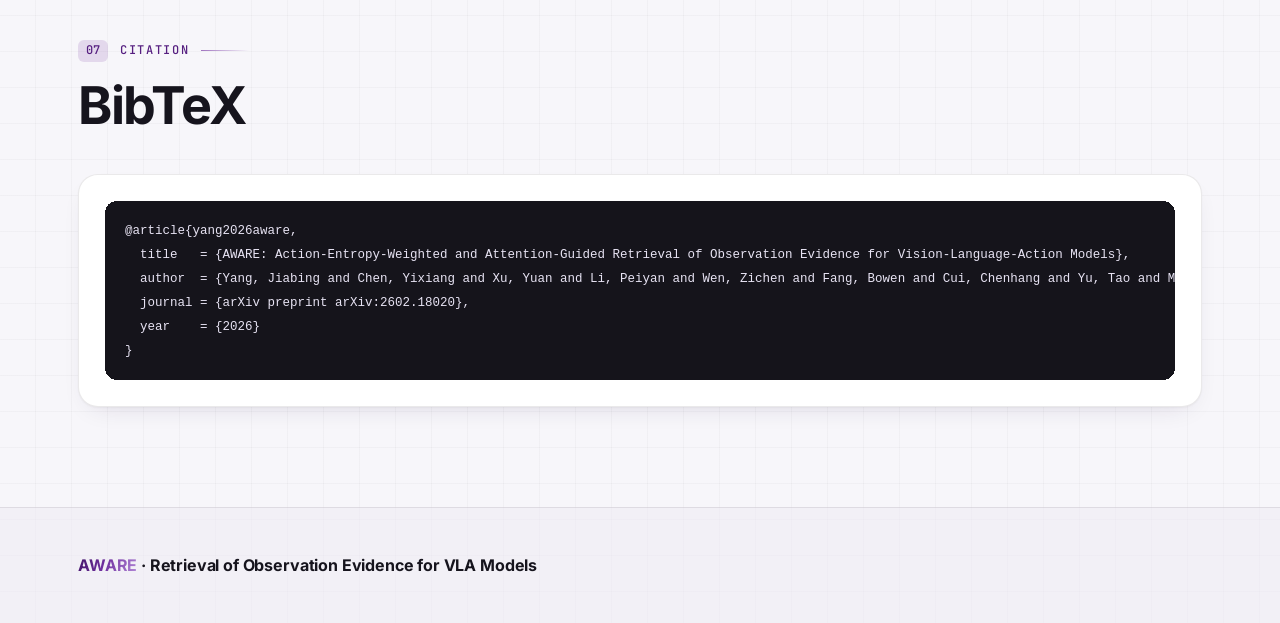
==== commit 9eff1e23: "Update Jiabing Yang personal homepage link to https://jiabingyang.cn/" ====
--- a/docs/index.html
+++ b/docs/index.html
@@ -55,7 +55,7 @@
     <p class="hero-sub" aria-hidden="true"><span class="nobr"><b>A</b>ction-Entropy-<b>W</b>eighted and <b>A</b>ttention-Guided</span> <span class="nobr"><b>R</b>etrieval of Observation <b>E</b>vidence</span><br><span class="for">for Vision-Language-Action Models</span></p>
     <div class="hero-authors-block">
       <p class="hero-authors">
-        <a class="author-link" href="https://jiabingyang01.github.io/" target="_blank" rel="noopener"><strong>Jiabing Yang</strong><sup>1,2,5</sup></a>,
+        <a class="author-link" href="https://jiabingyang.cn/" target="_blank" rel="noopener"><strong>Jiabing Yang</strong><sup>1,2,5</sup></a>,
         <span>Yixiang Chen<sup>1,2</sup></span>,
         <span>Yuan Xu<sup>1,2</sup></span>,
         <span>Peiyan Li<sup>1,2</sup></span>,
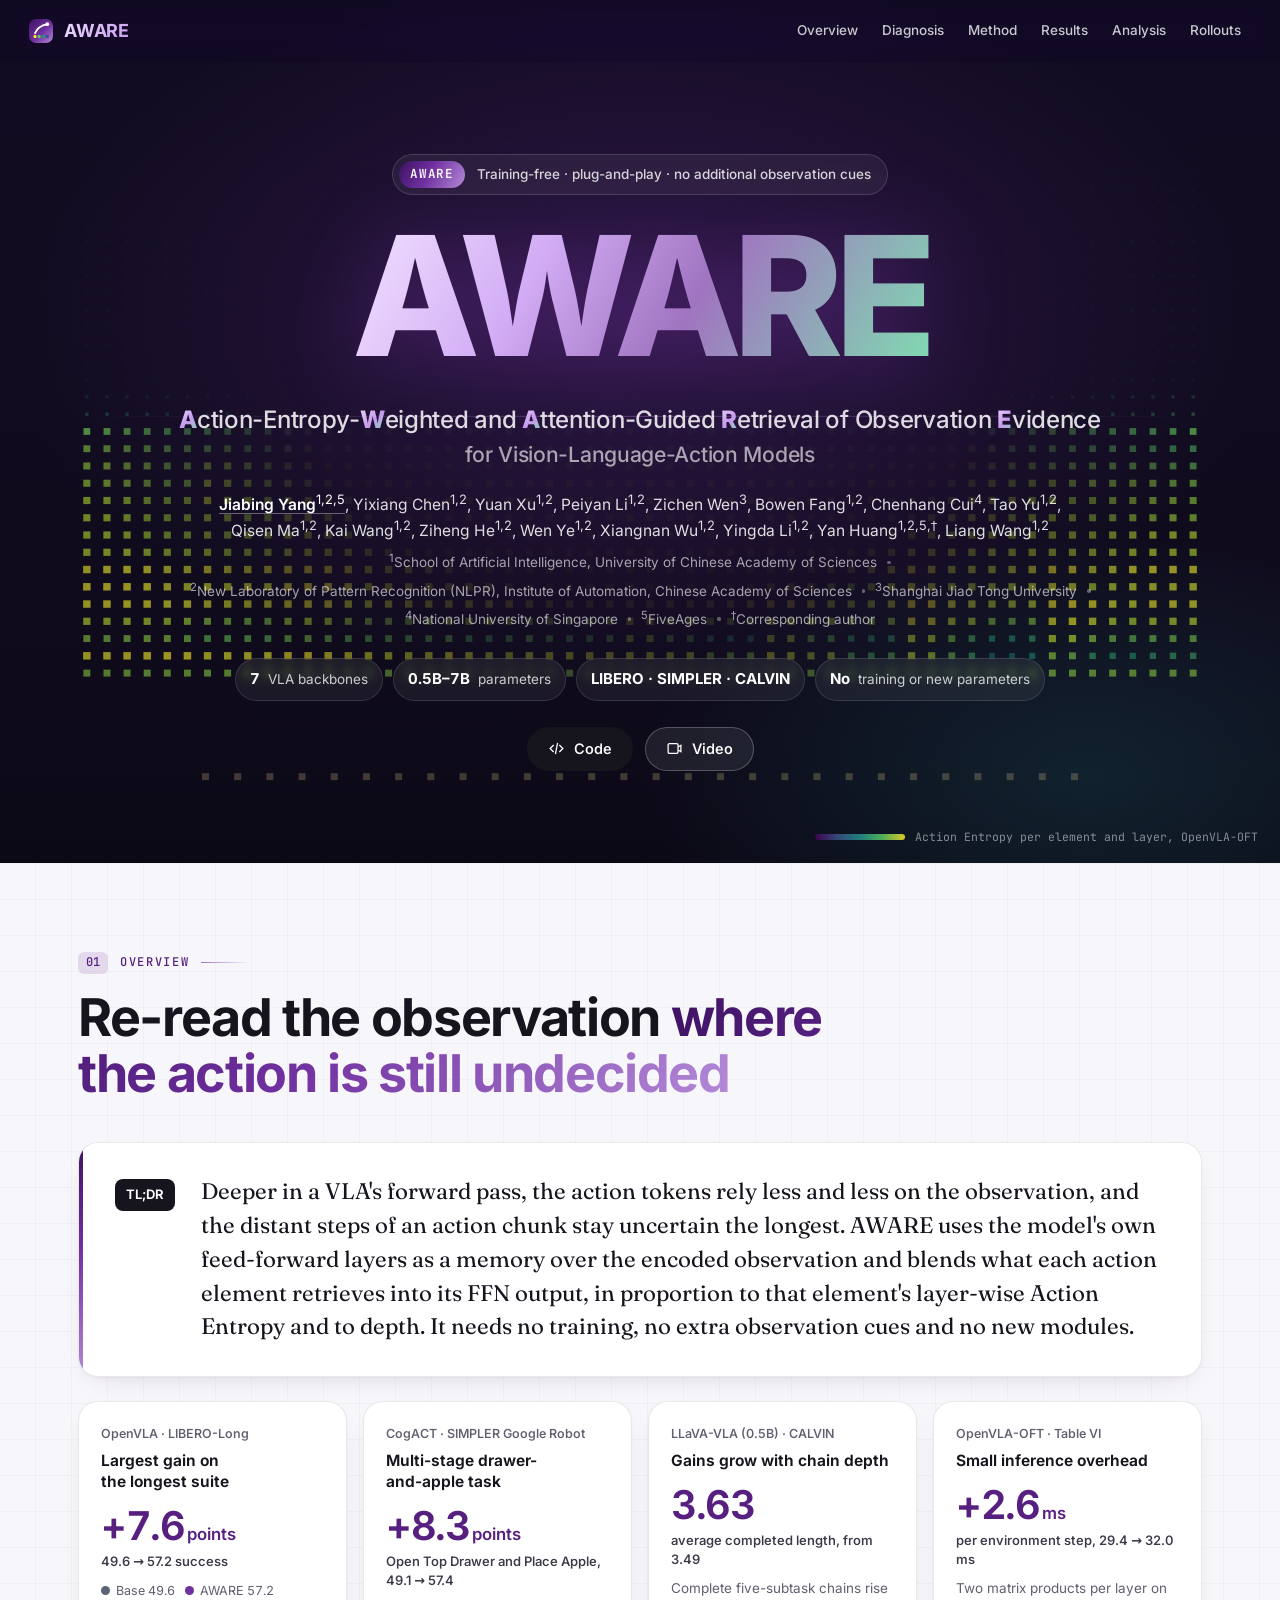
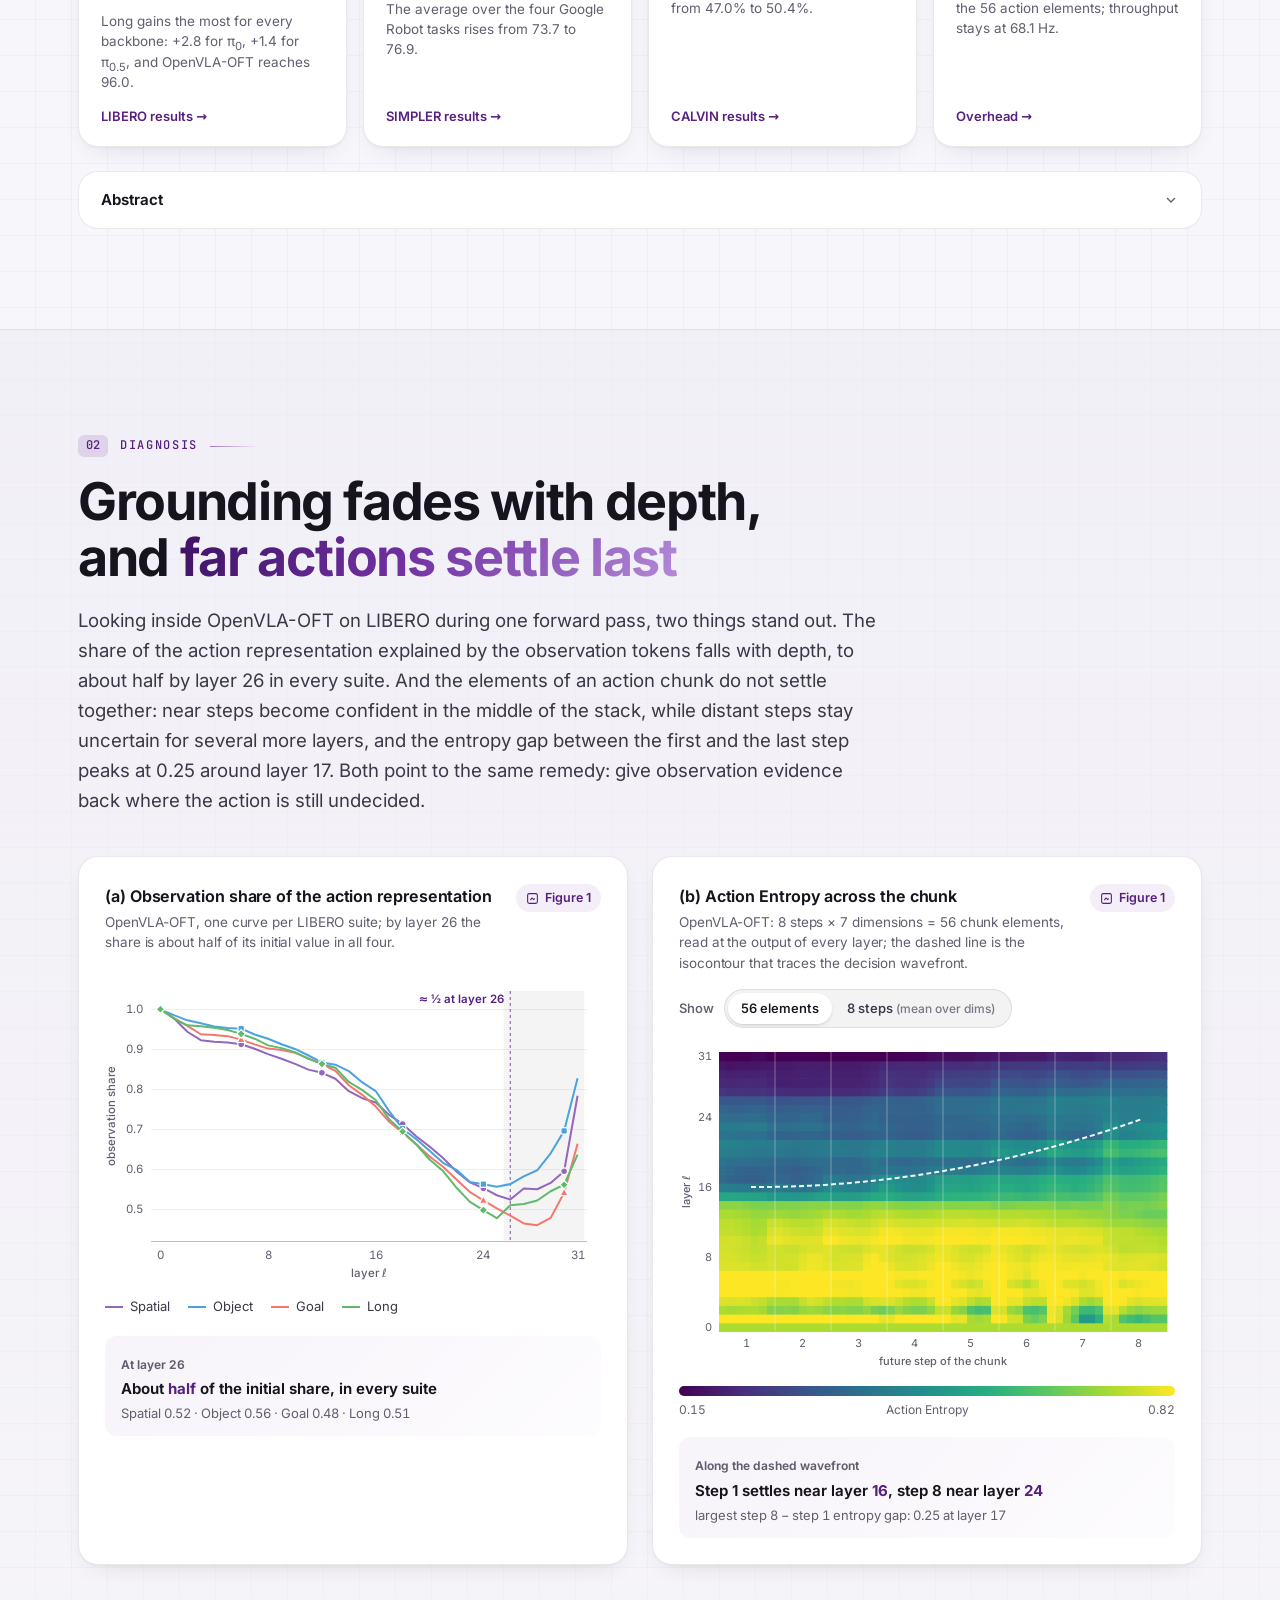
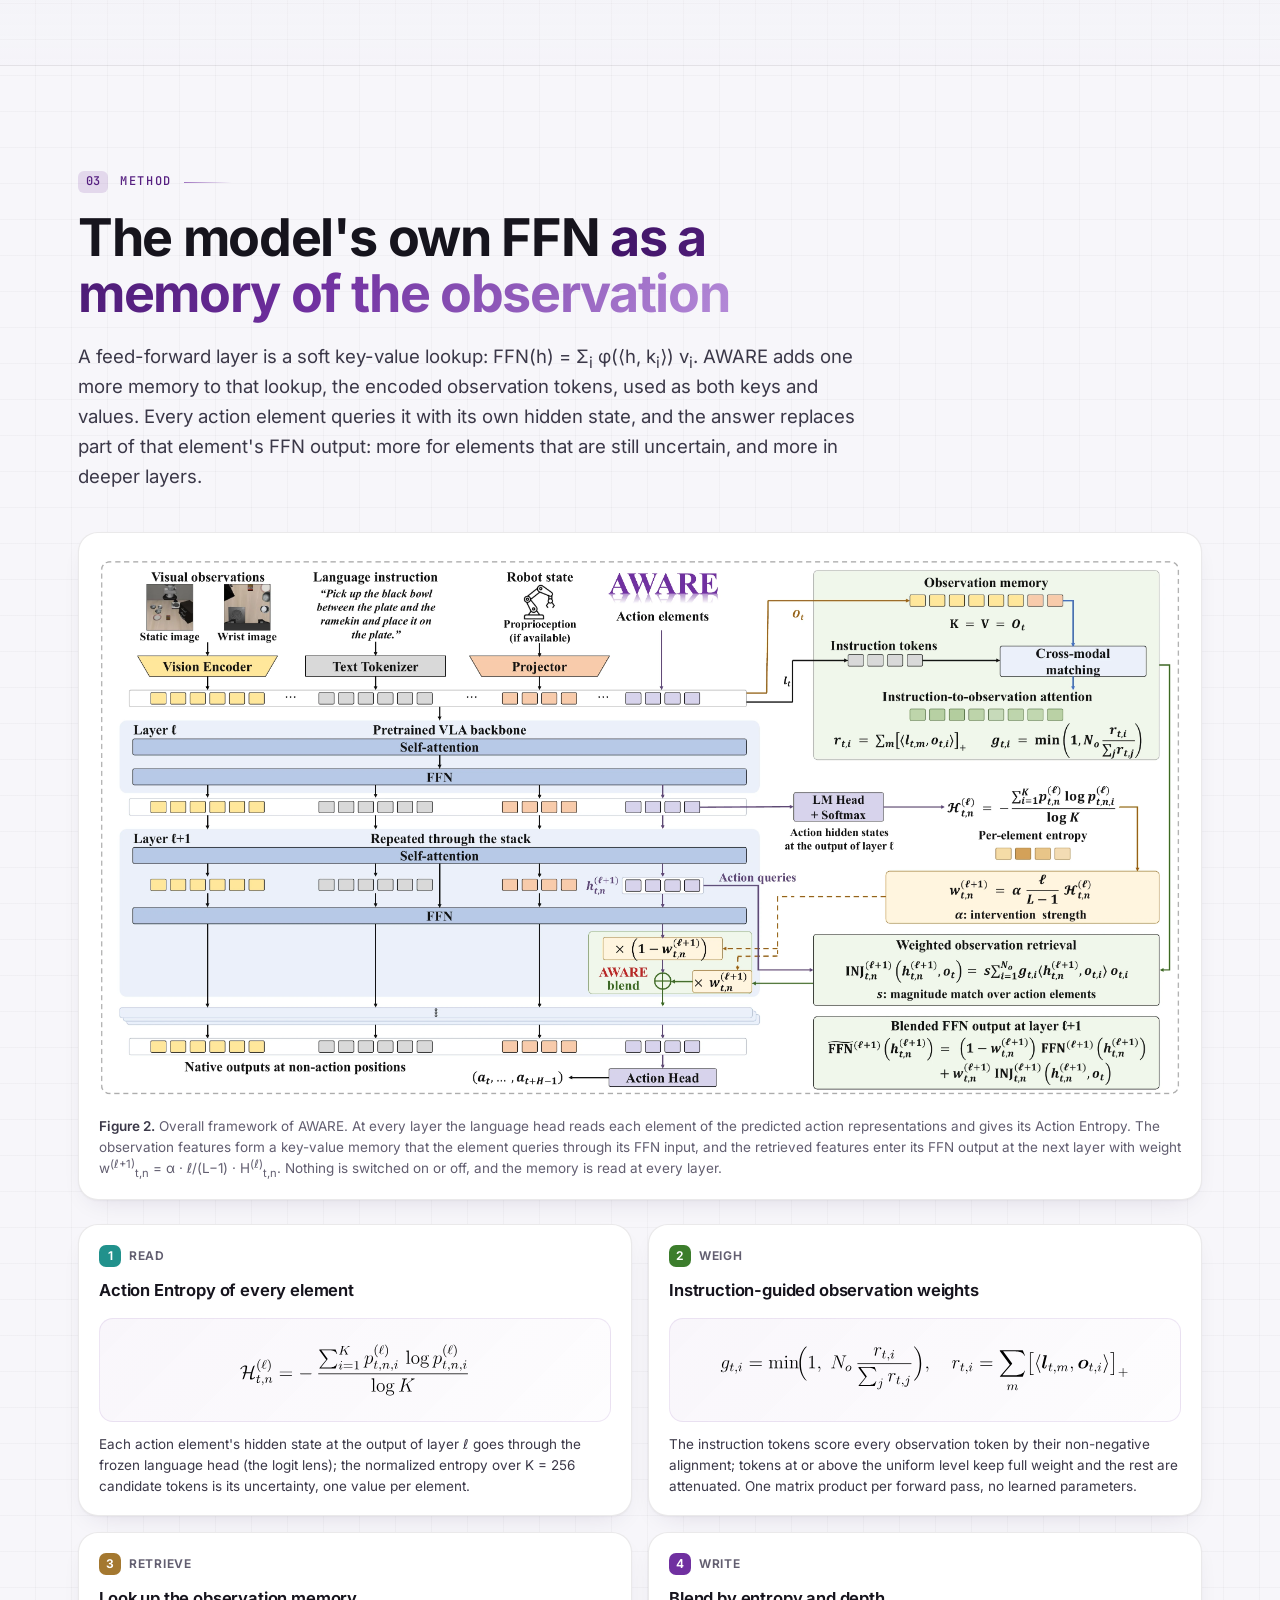
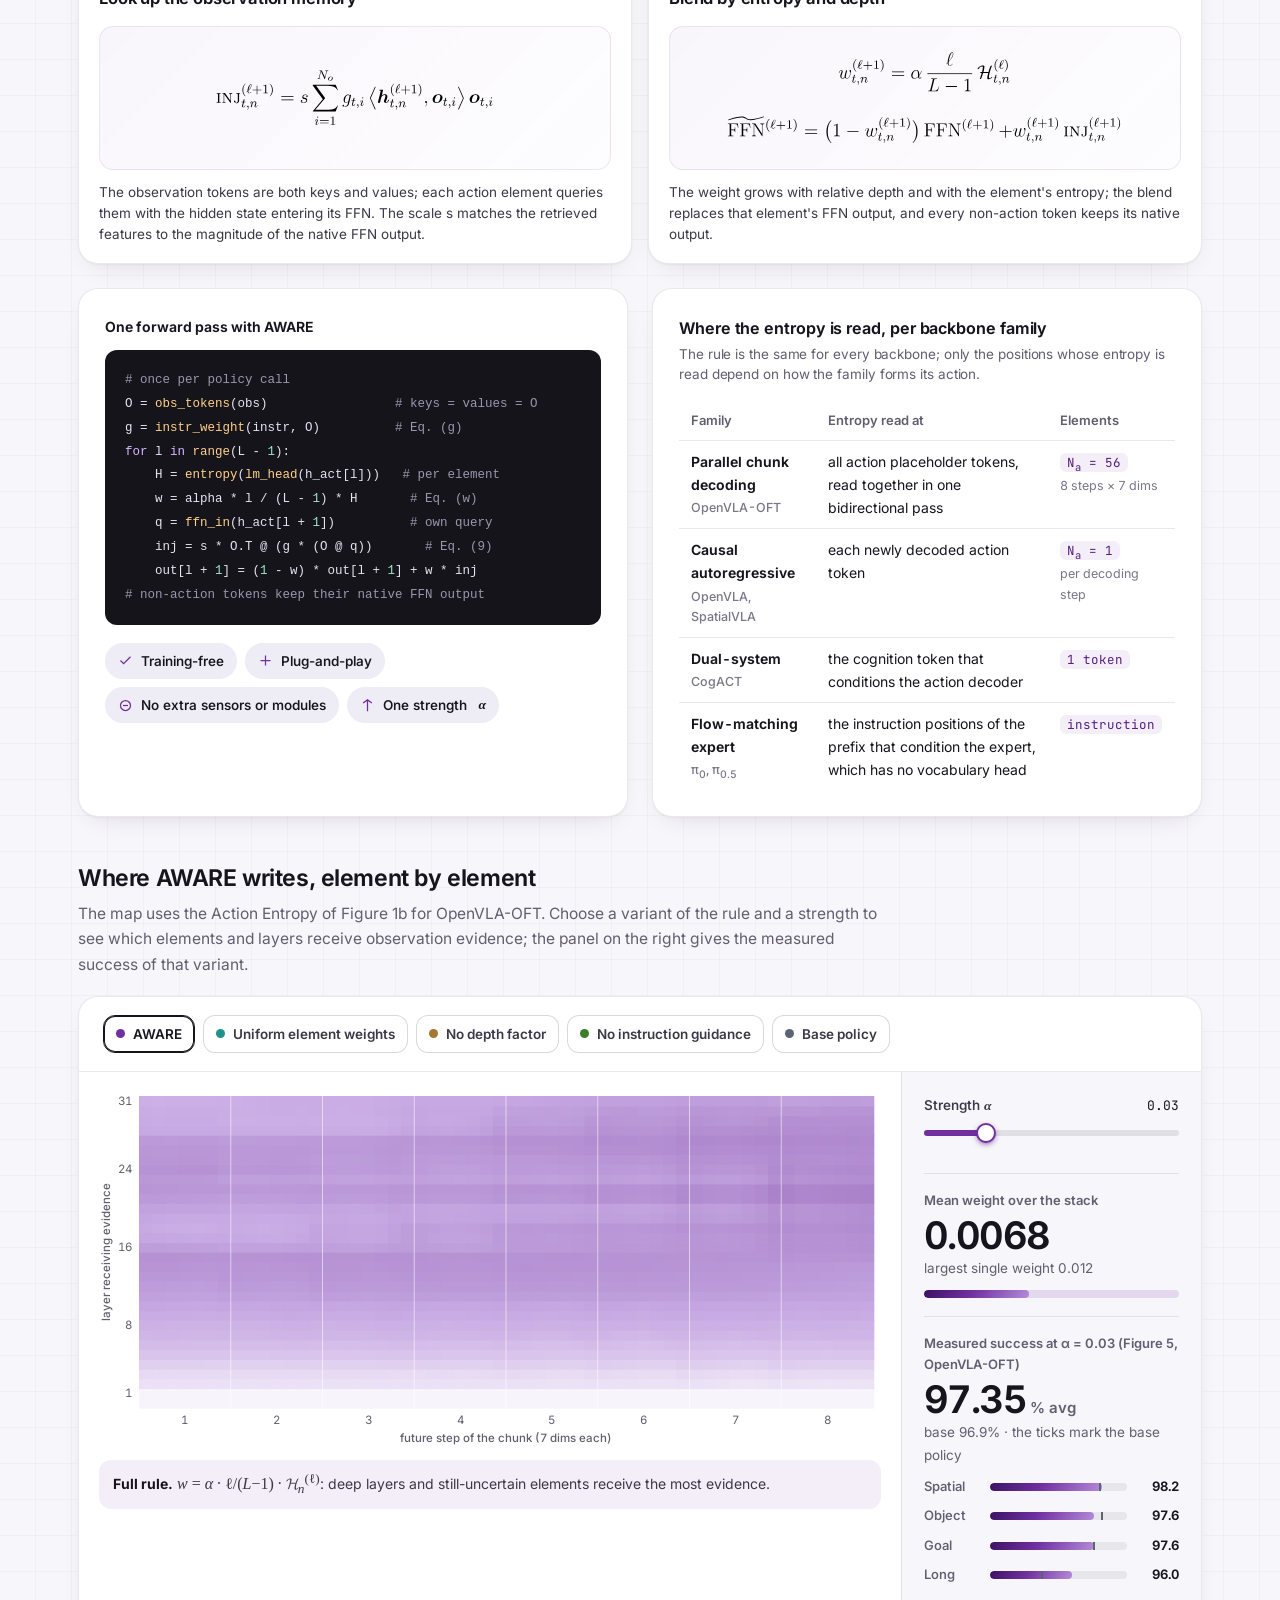
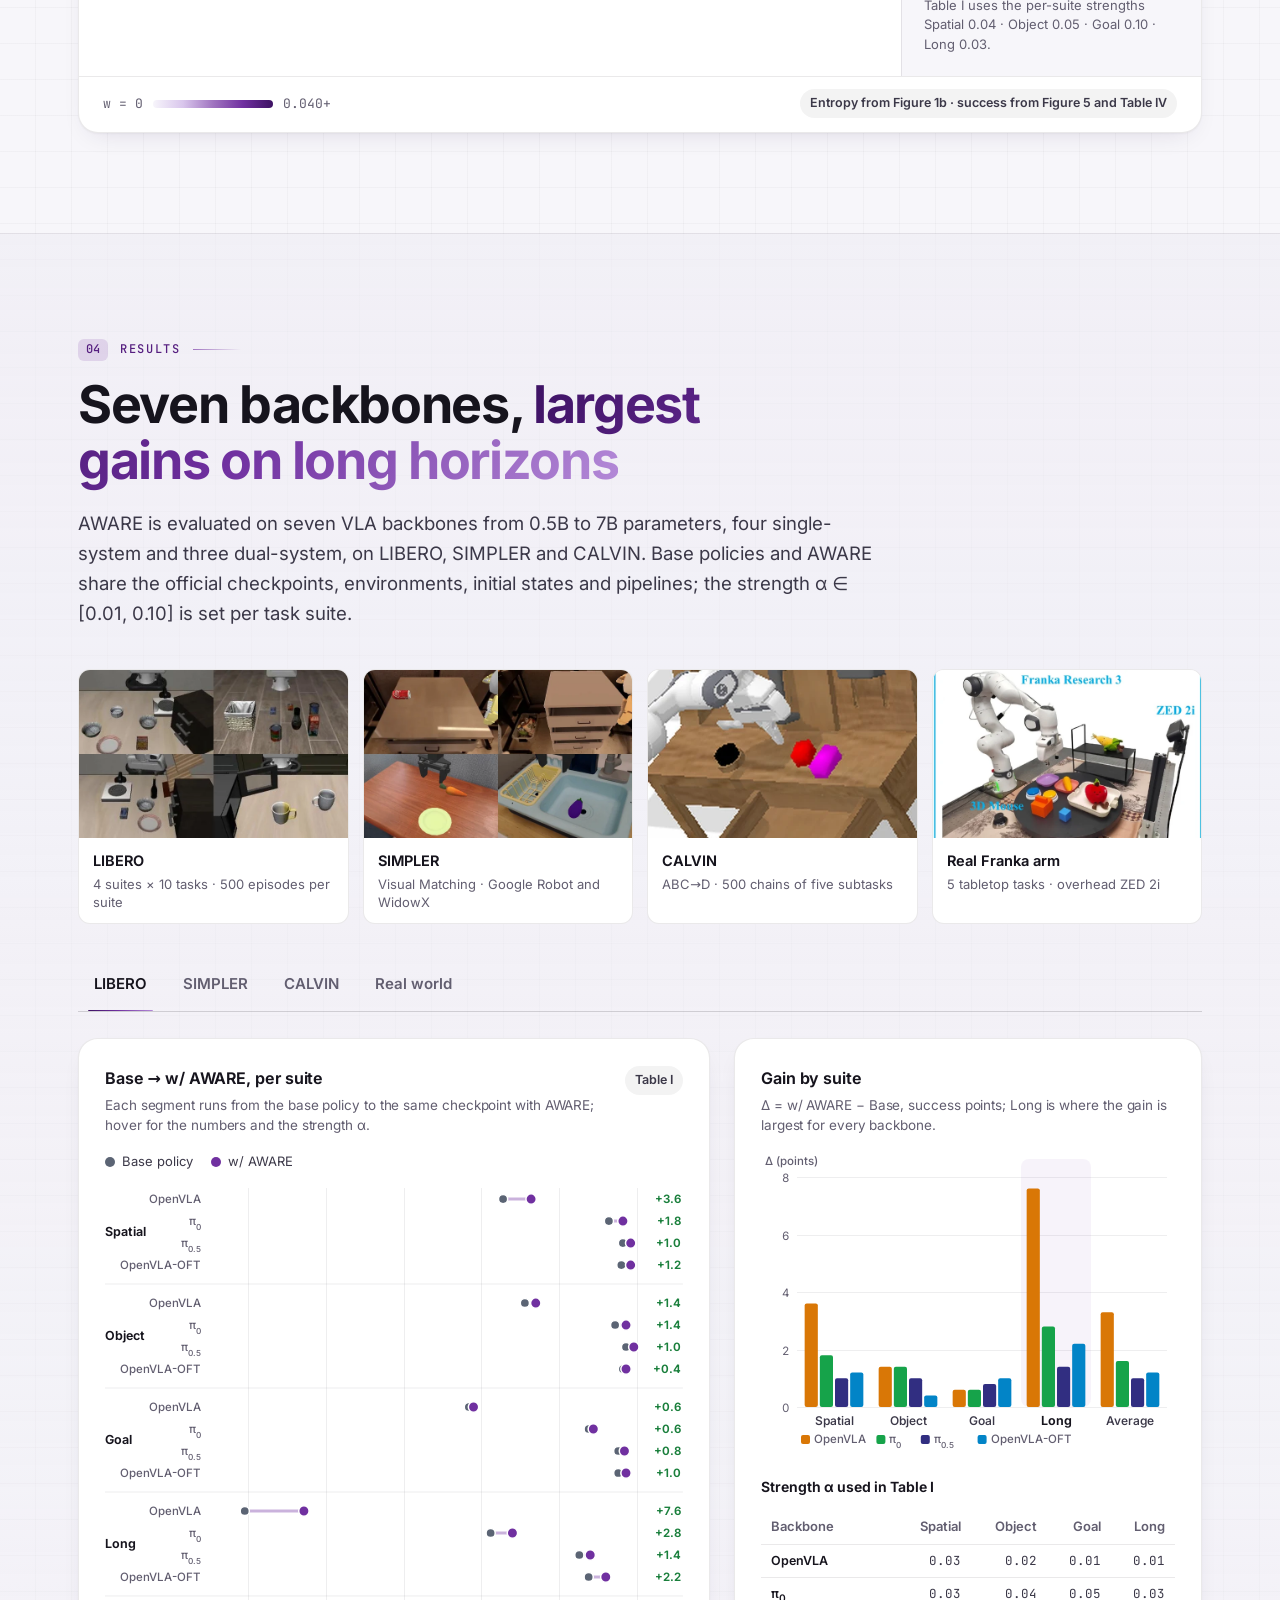
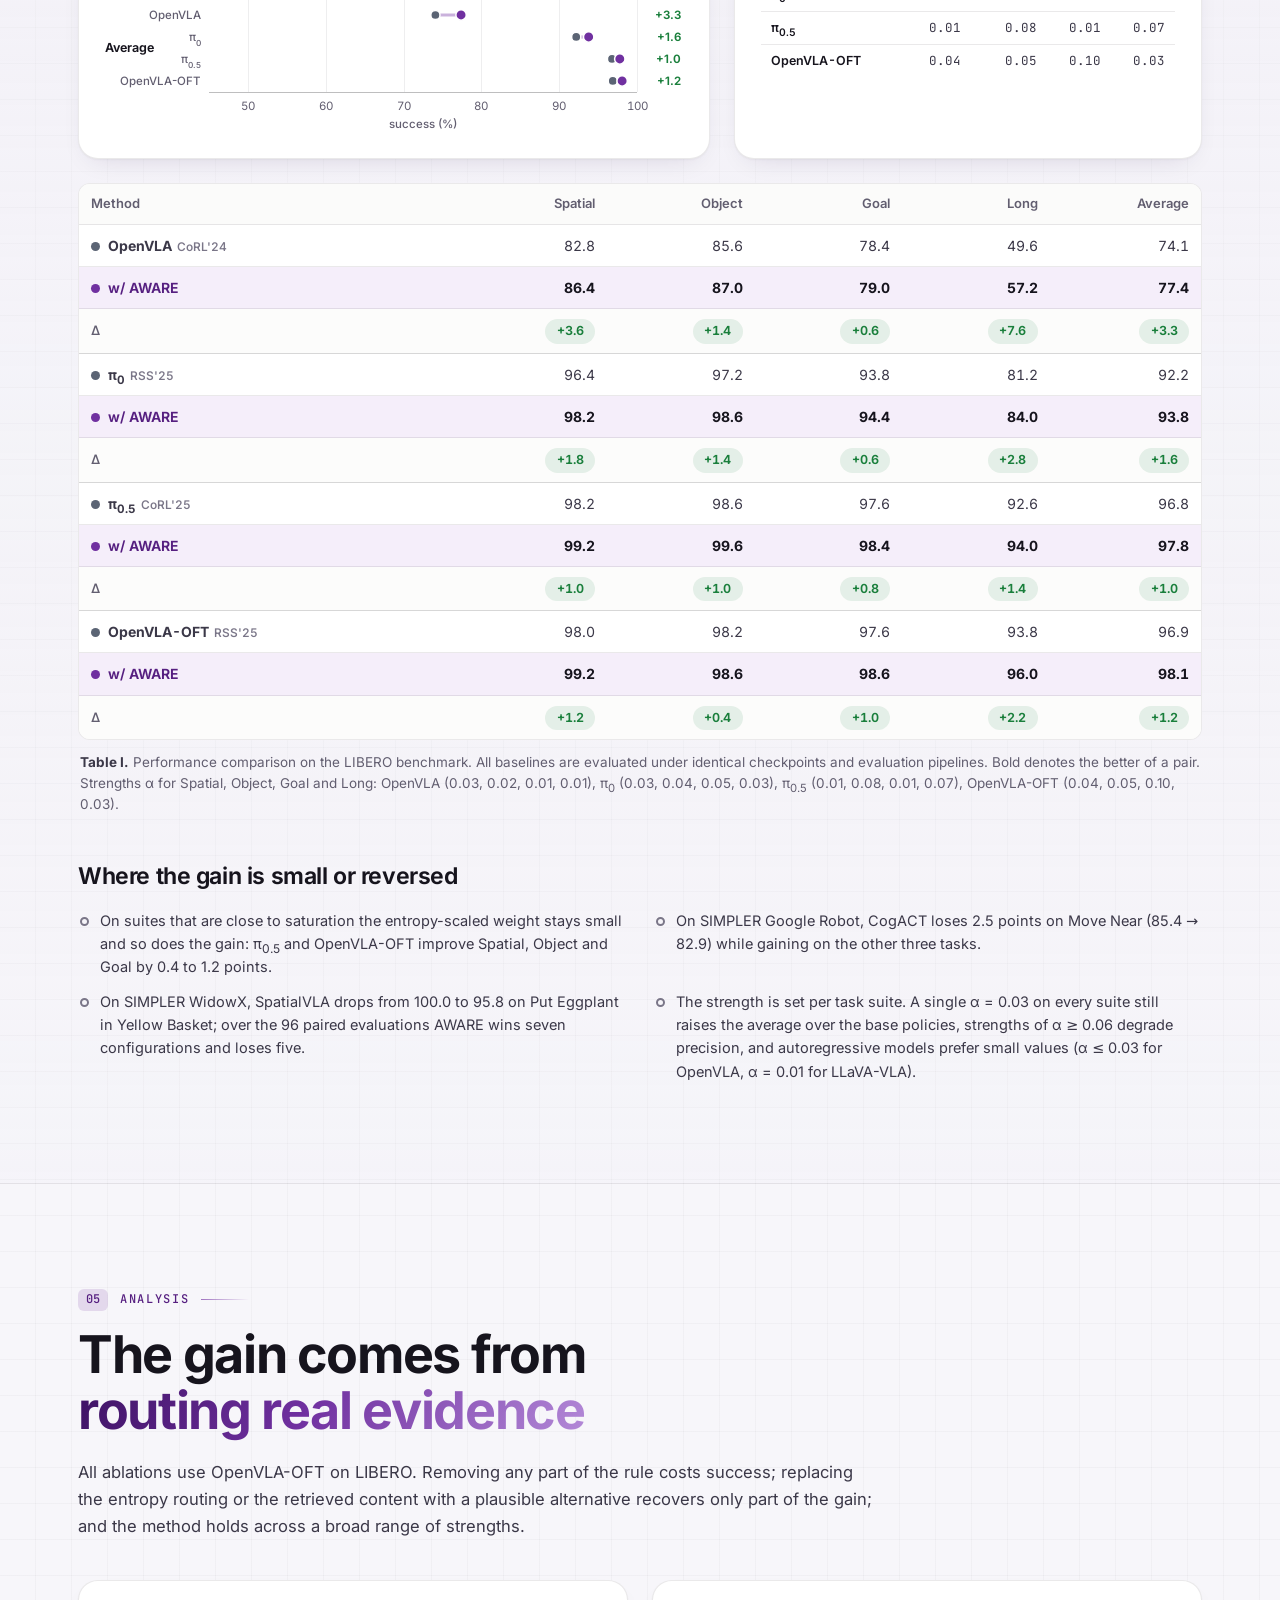
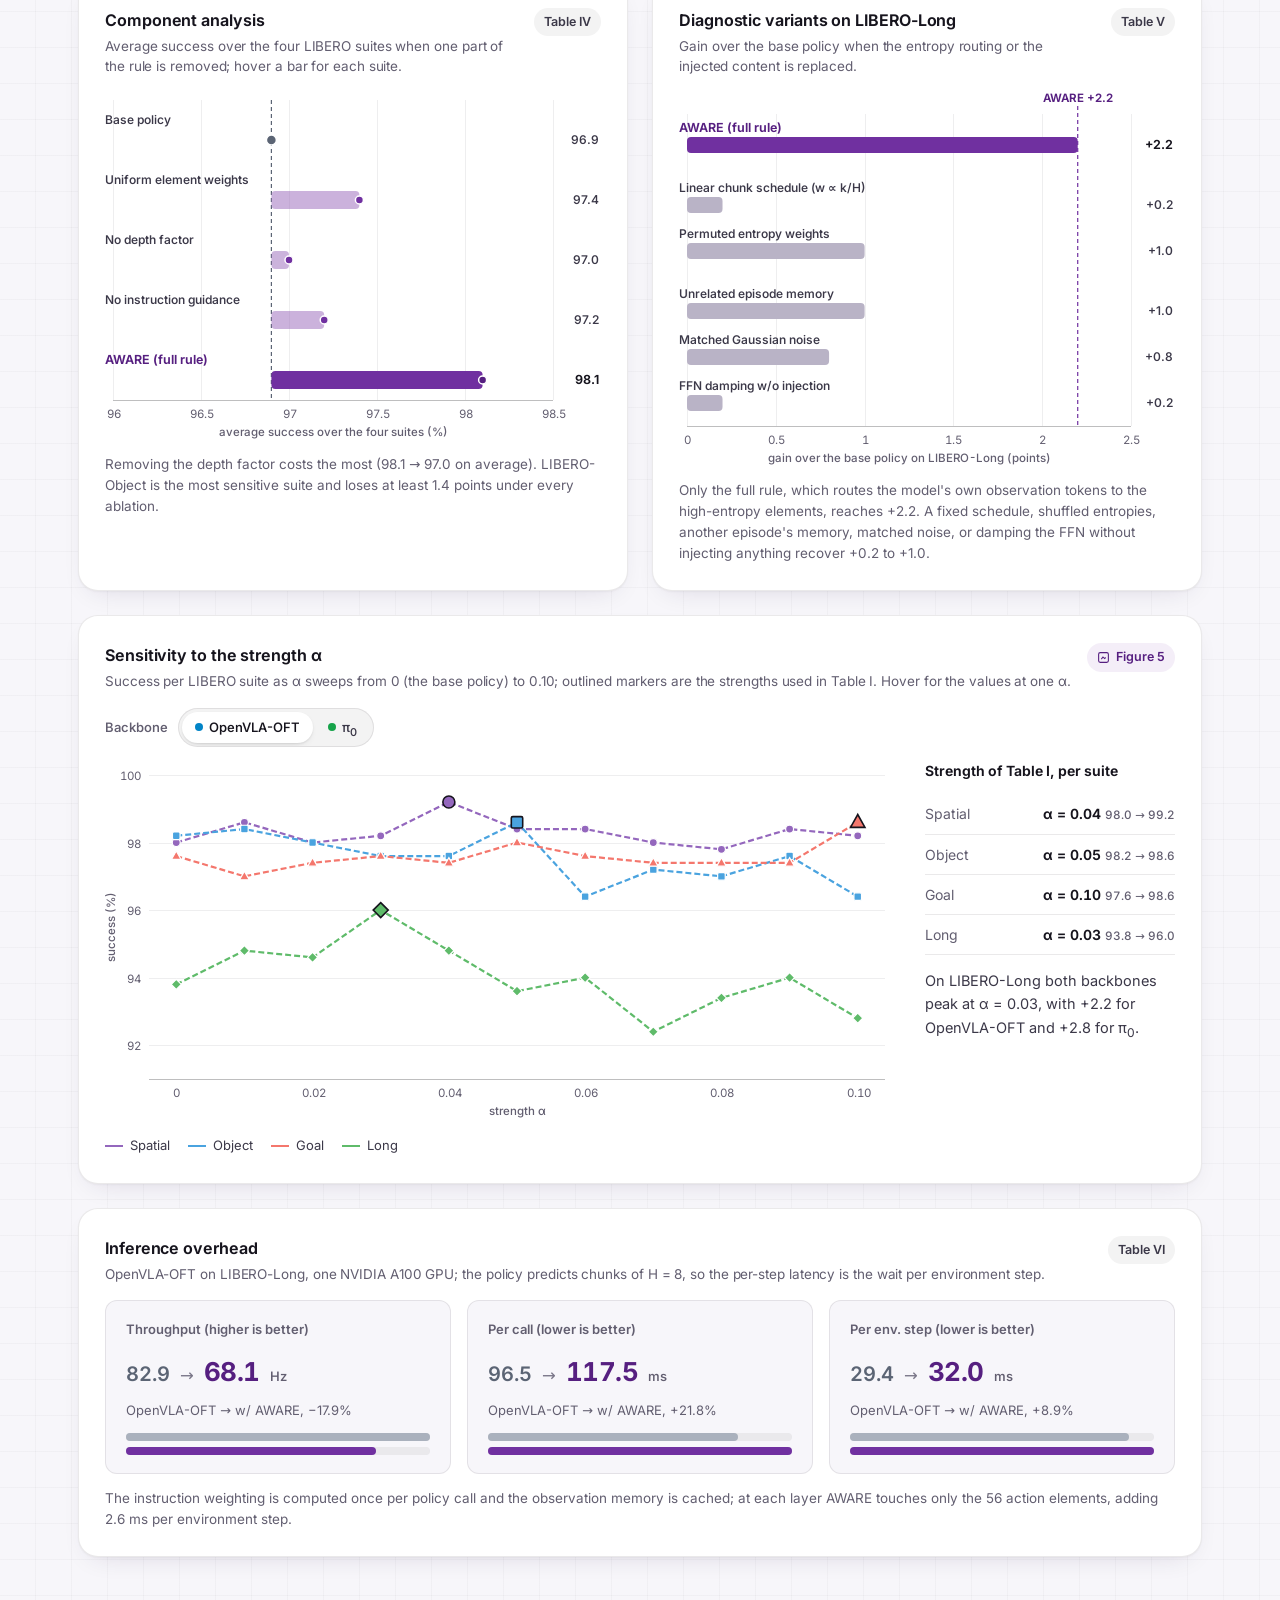
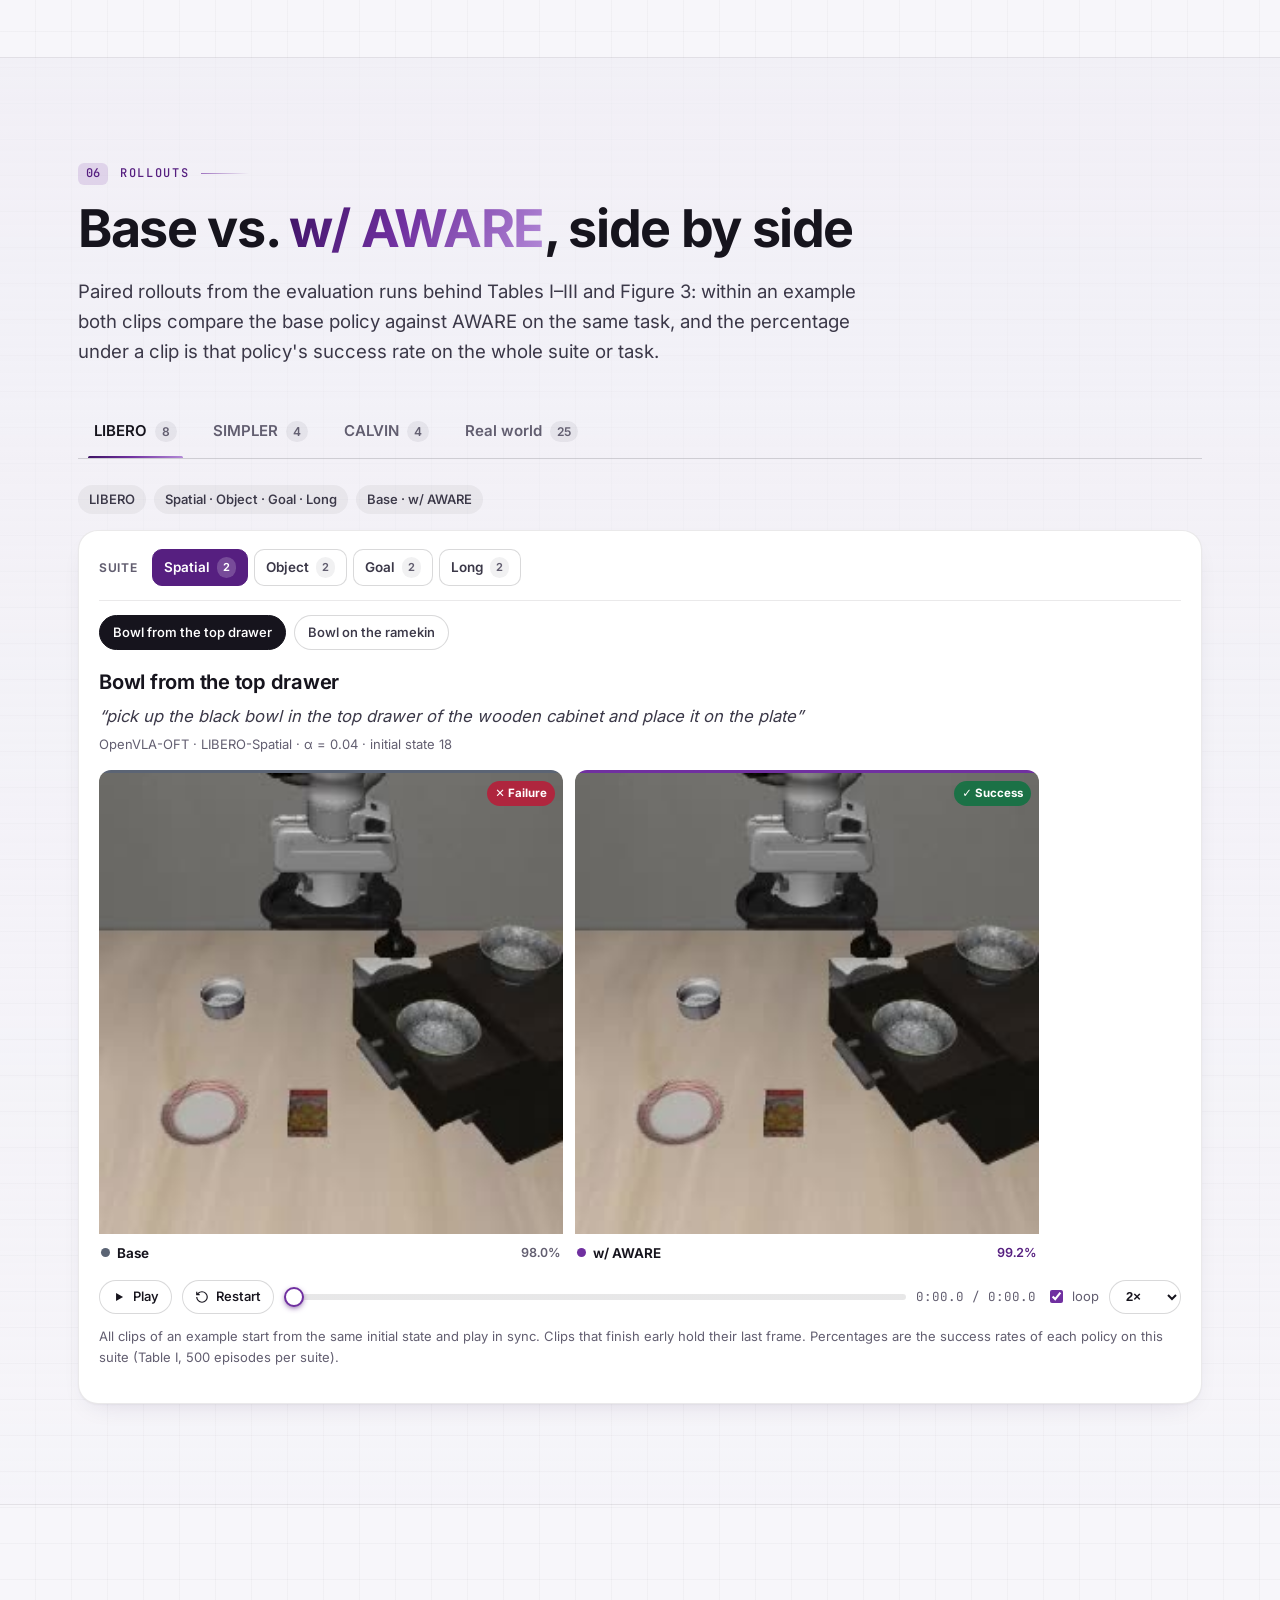
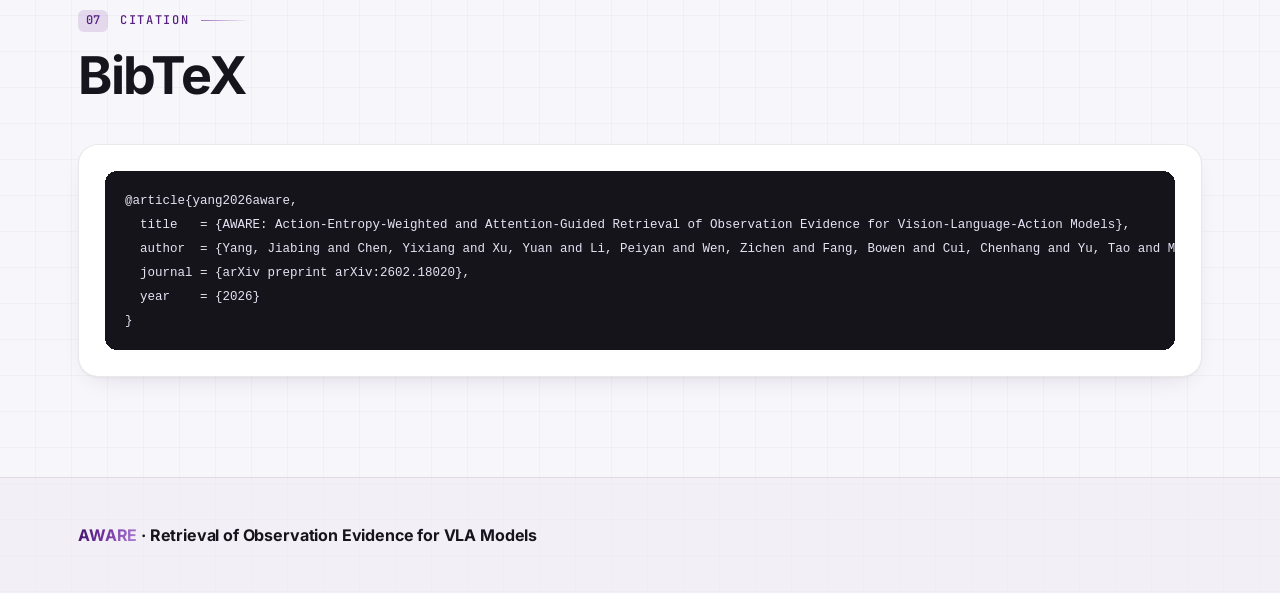
==== commit 93d58281: "Add paired real-world Franka Research 3 rollout videos across 5 backbones and 5 tasks" ====
--- a/docs/index.html
+++ b/docs/index.html
@@ -420,10 +420,10 @@
 
 <!-- data -->
 <script src="assets/data/colors.js"></script>
-<script src="assets/data/paper_data.js"></script>
+<script src="assets/data/paper_data.js?v=3"></script>
 <script src="assets/data/fig_data.js"></script>
-<script src="assets/data/text.js?v=2"></script>
-<script src="assets/videos/manifest.js?v=2"></script>
+<script src="assets/data/text.js?v=3"></script>
+<script src="assets/videos/manifest.js?v=3"></script>
 <!-- page code -->
 <script src="assets/js/main.js"></script>
 <script src="assets/js/charts.js"></script>
@@ -434,7 +434,7 @@
 <script src="assets/js/method.js"></script>
 <script src="assets/js/results.js"></script>
 <script src="assets/js/analysis.js"></script>
-<script src="assets/js/rollouts.js?v=2"></script>
+<script src="assets/js/rollouts.js?v=3"></script>
 <script>SITE.boot();</script>
 </body>
 </html>
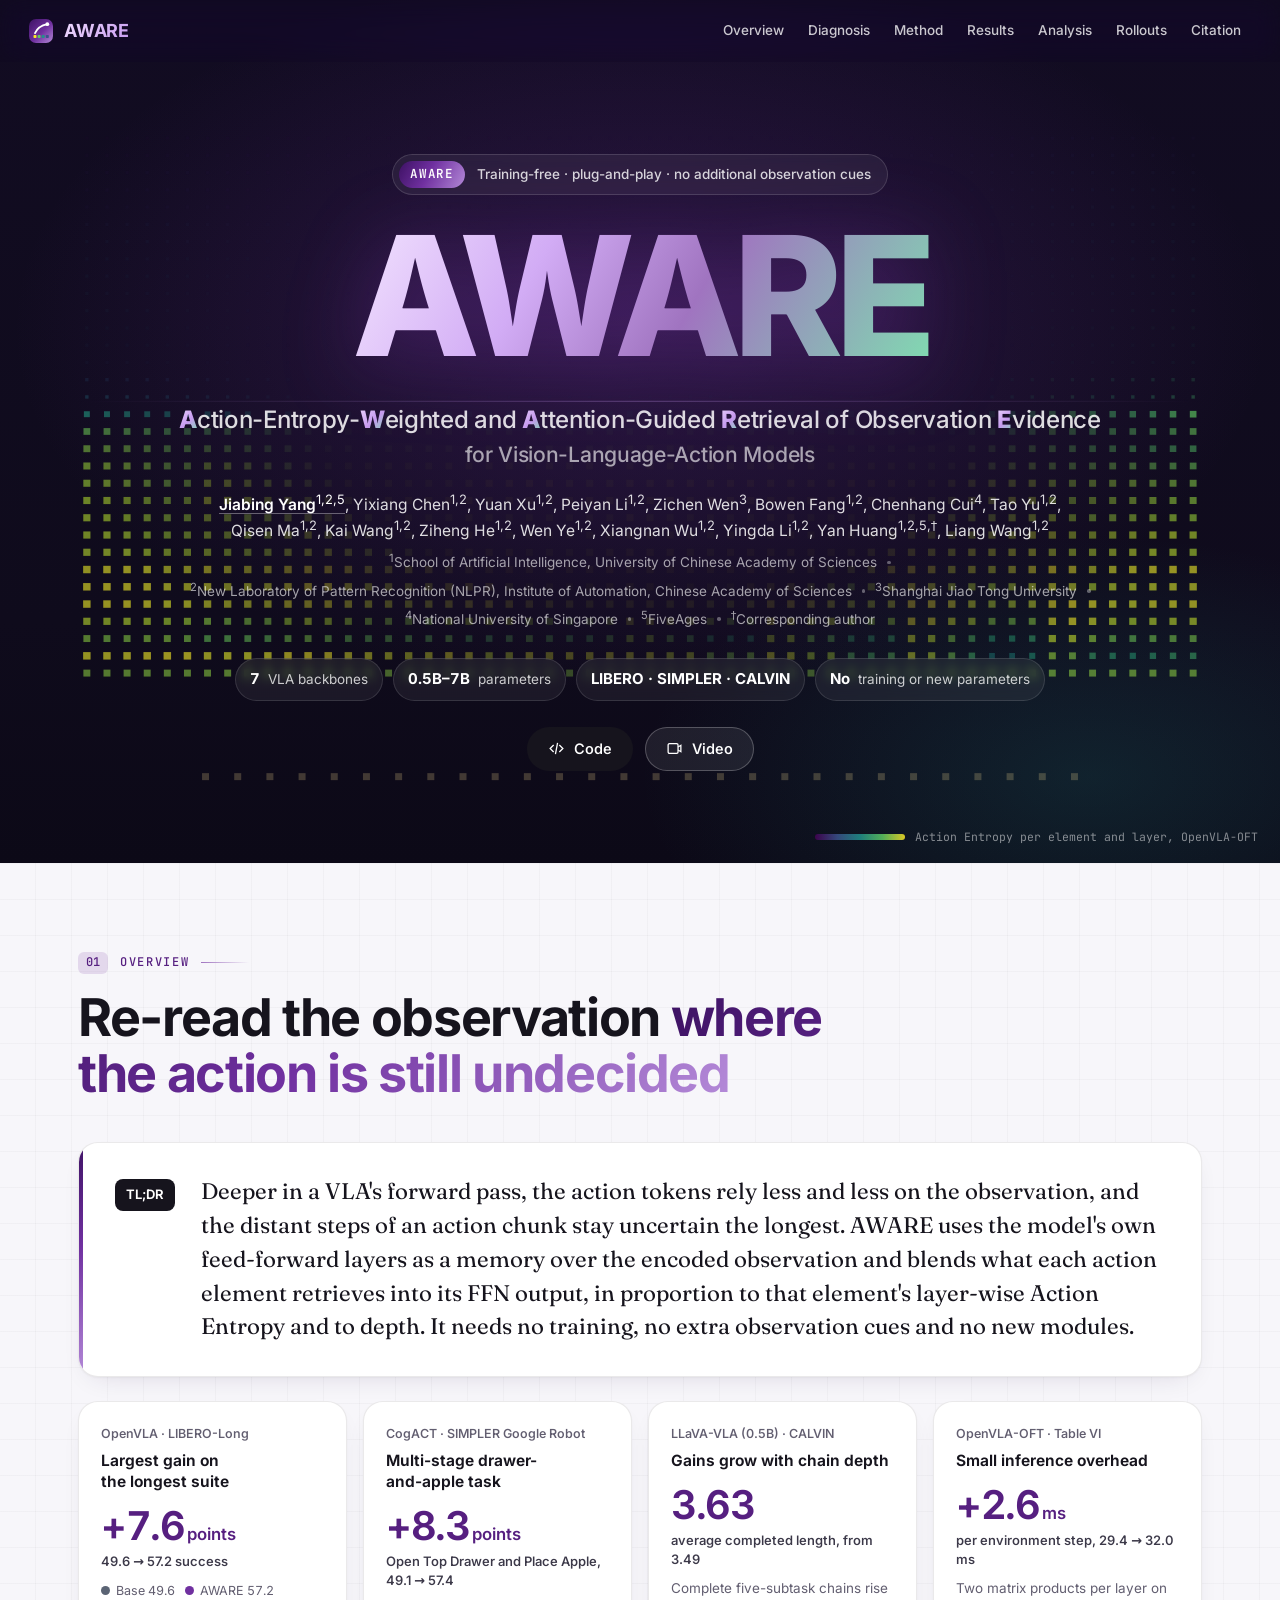
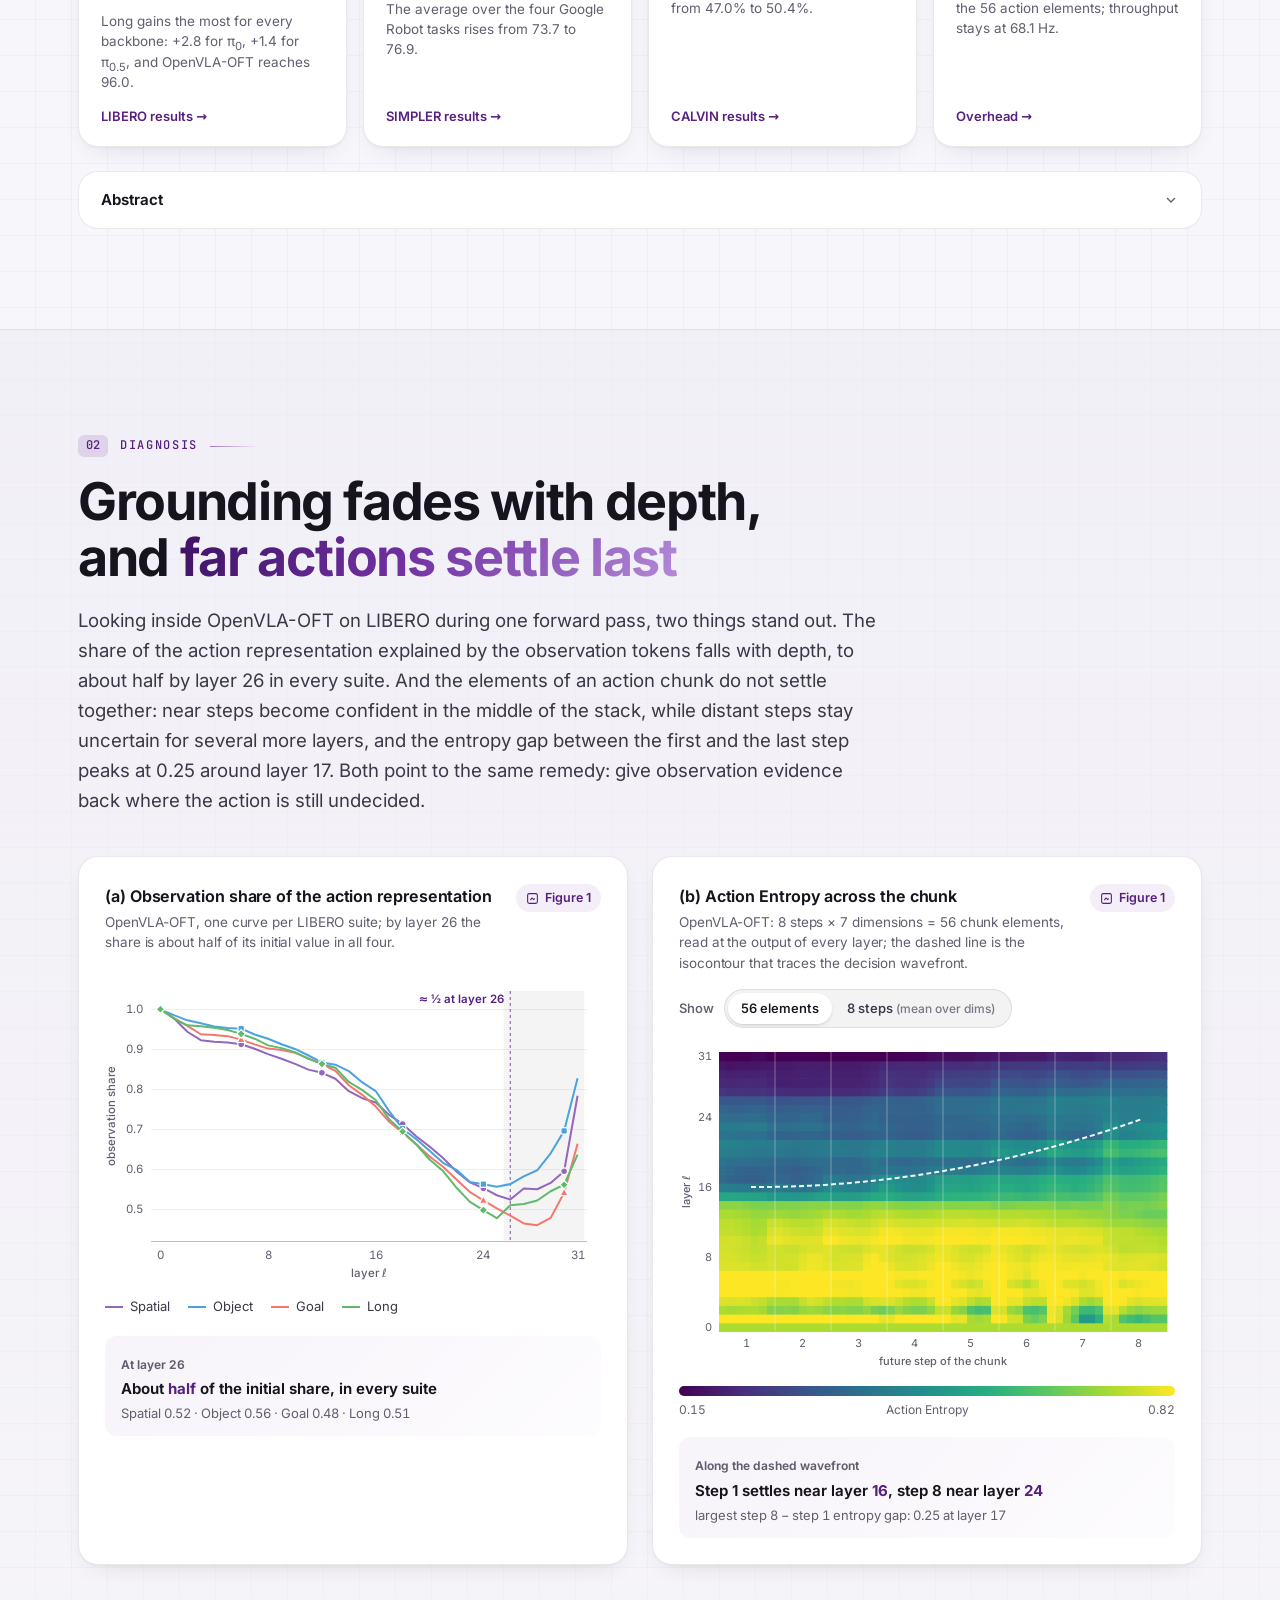
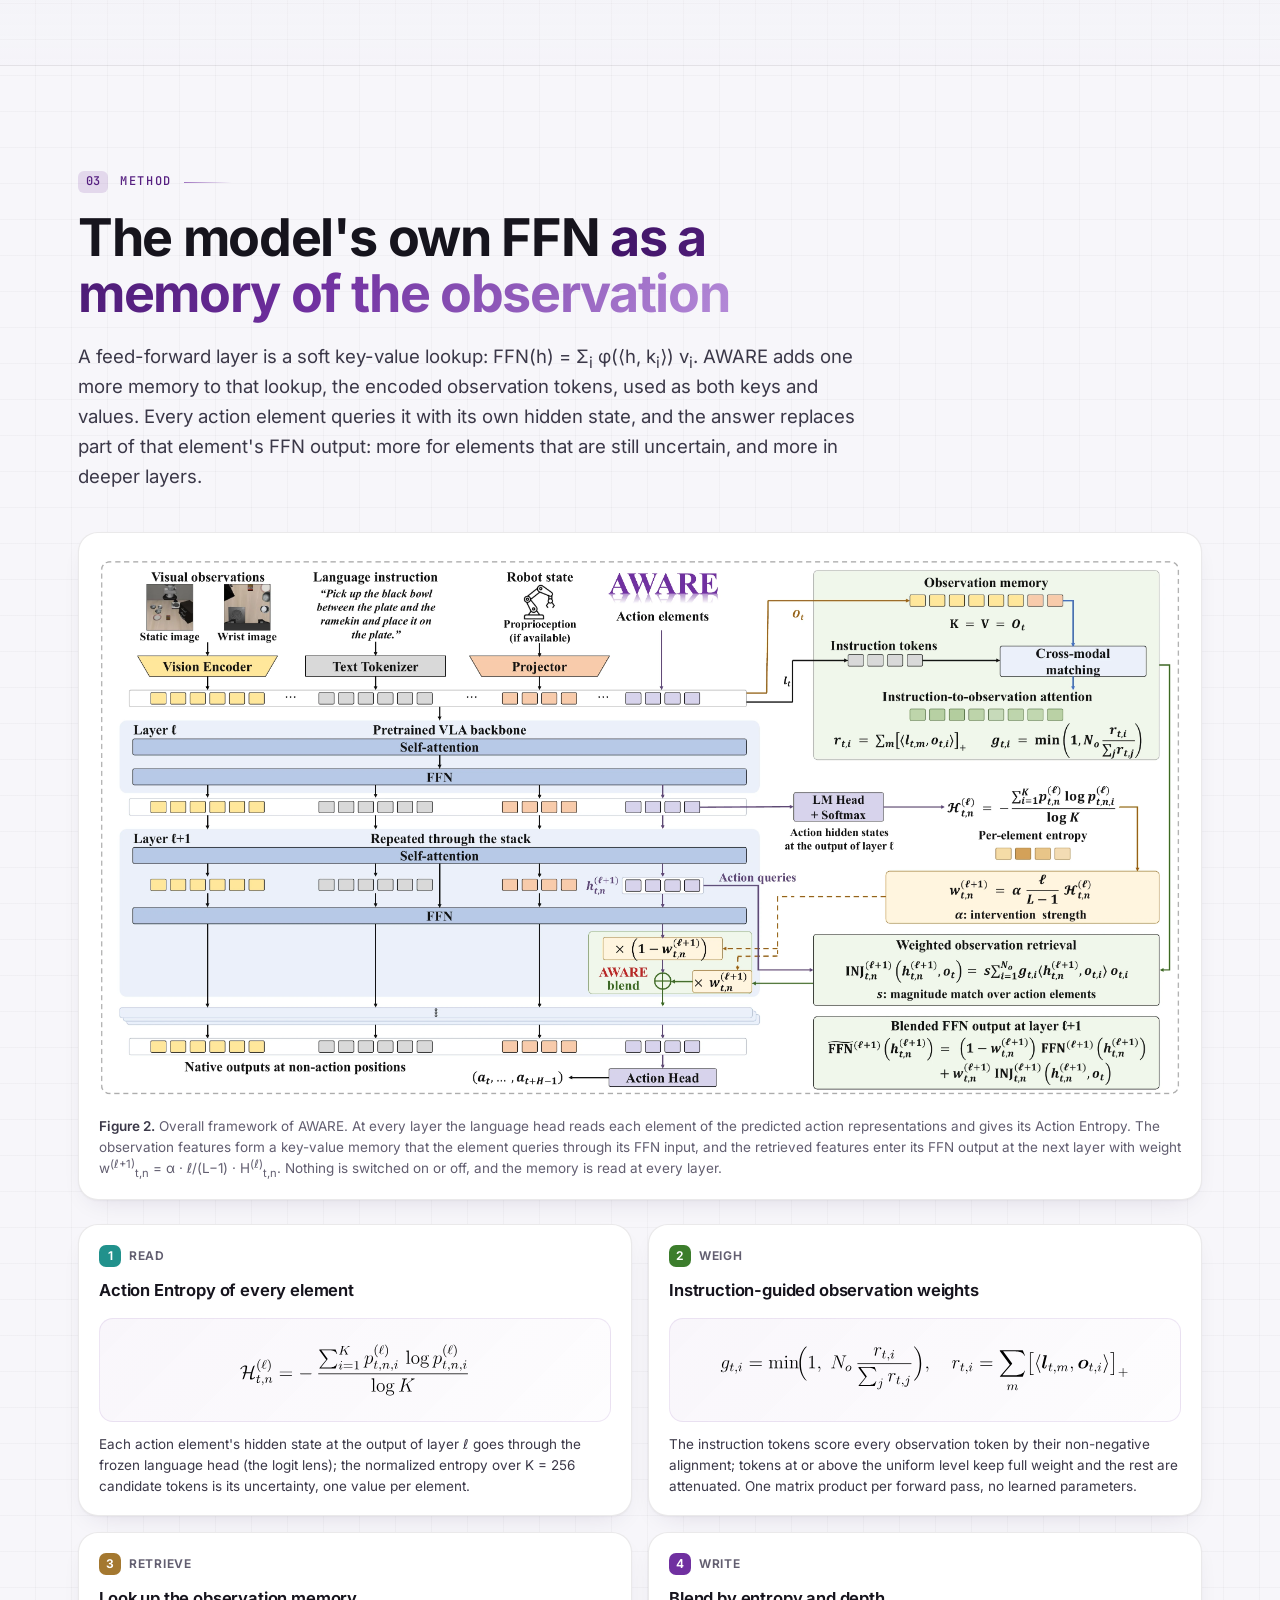
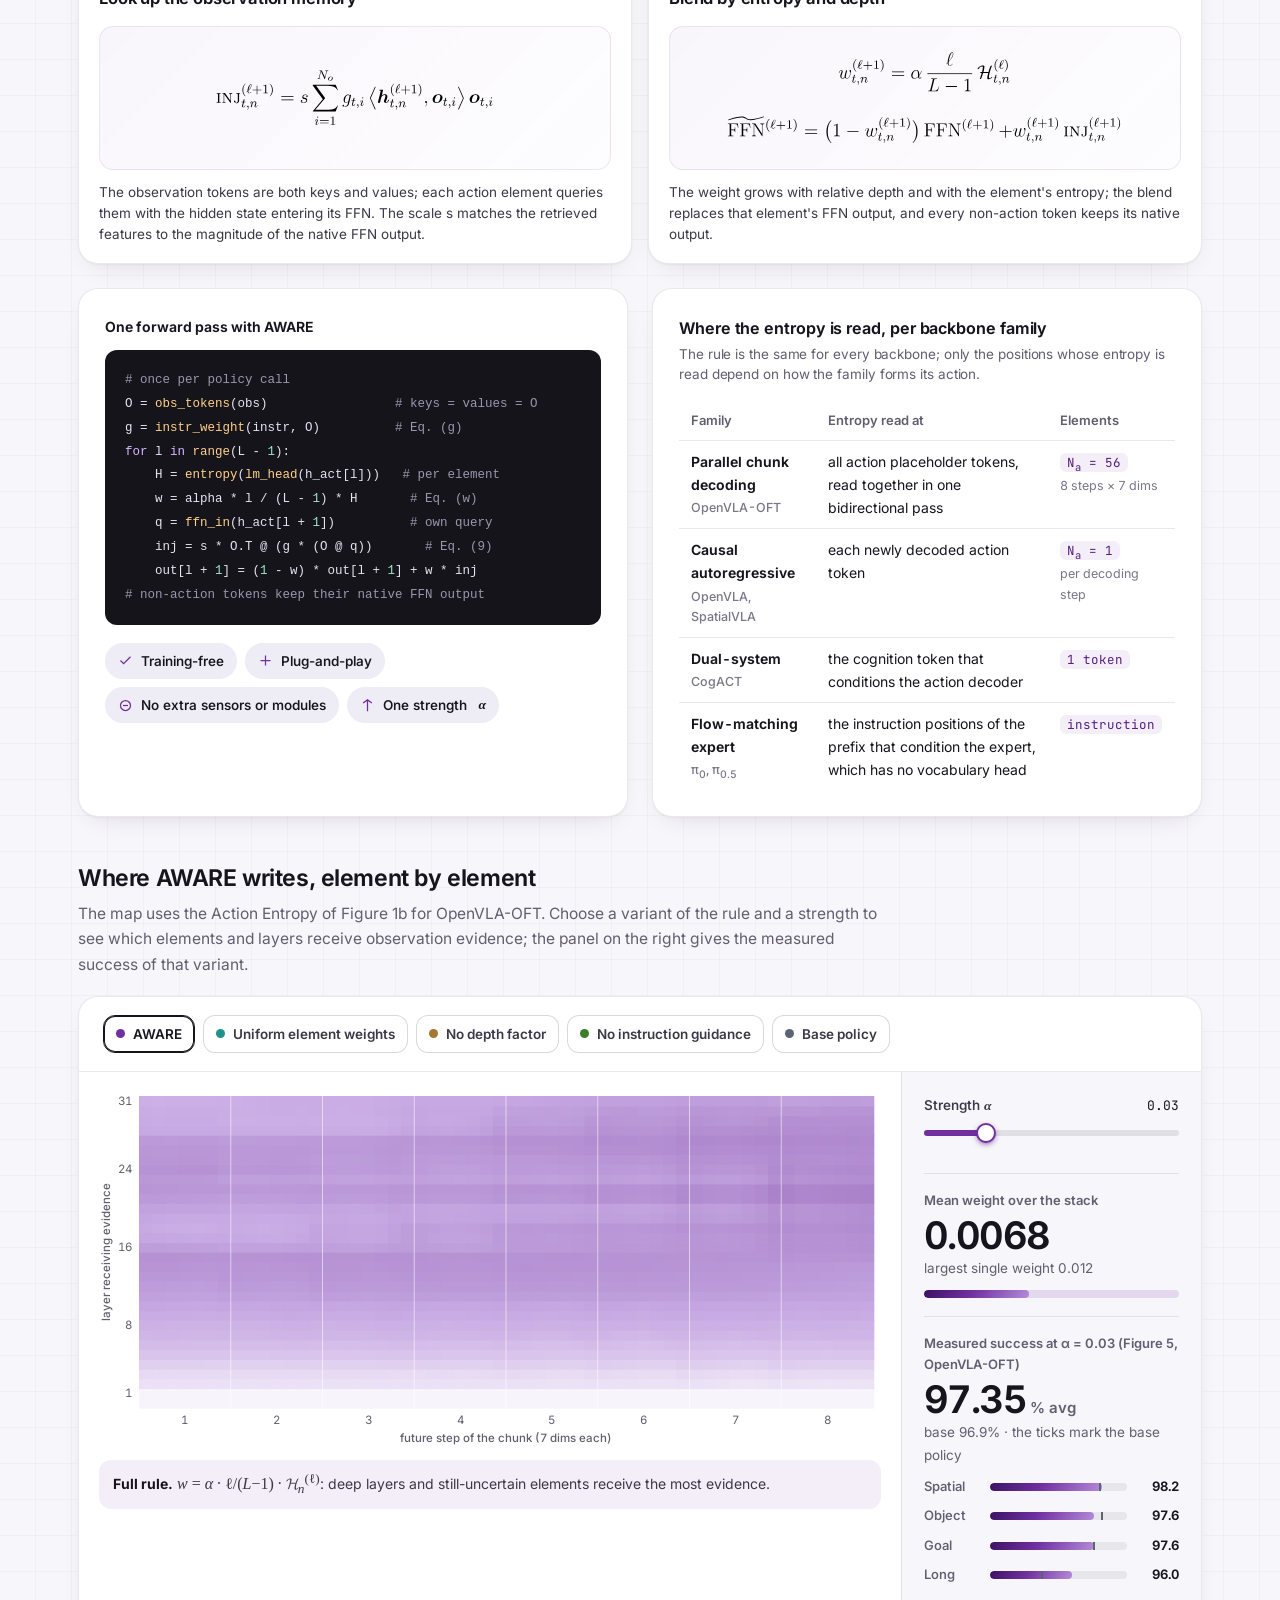
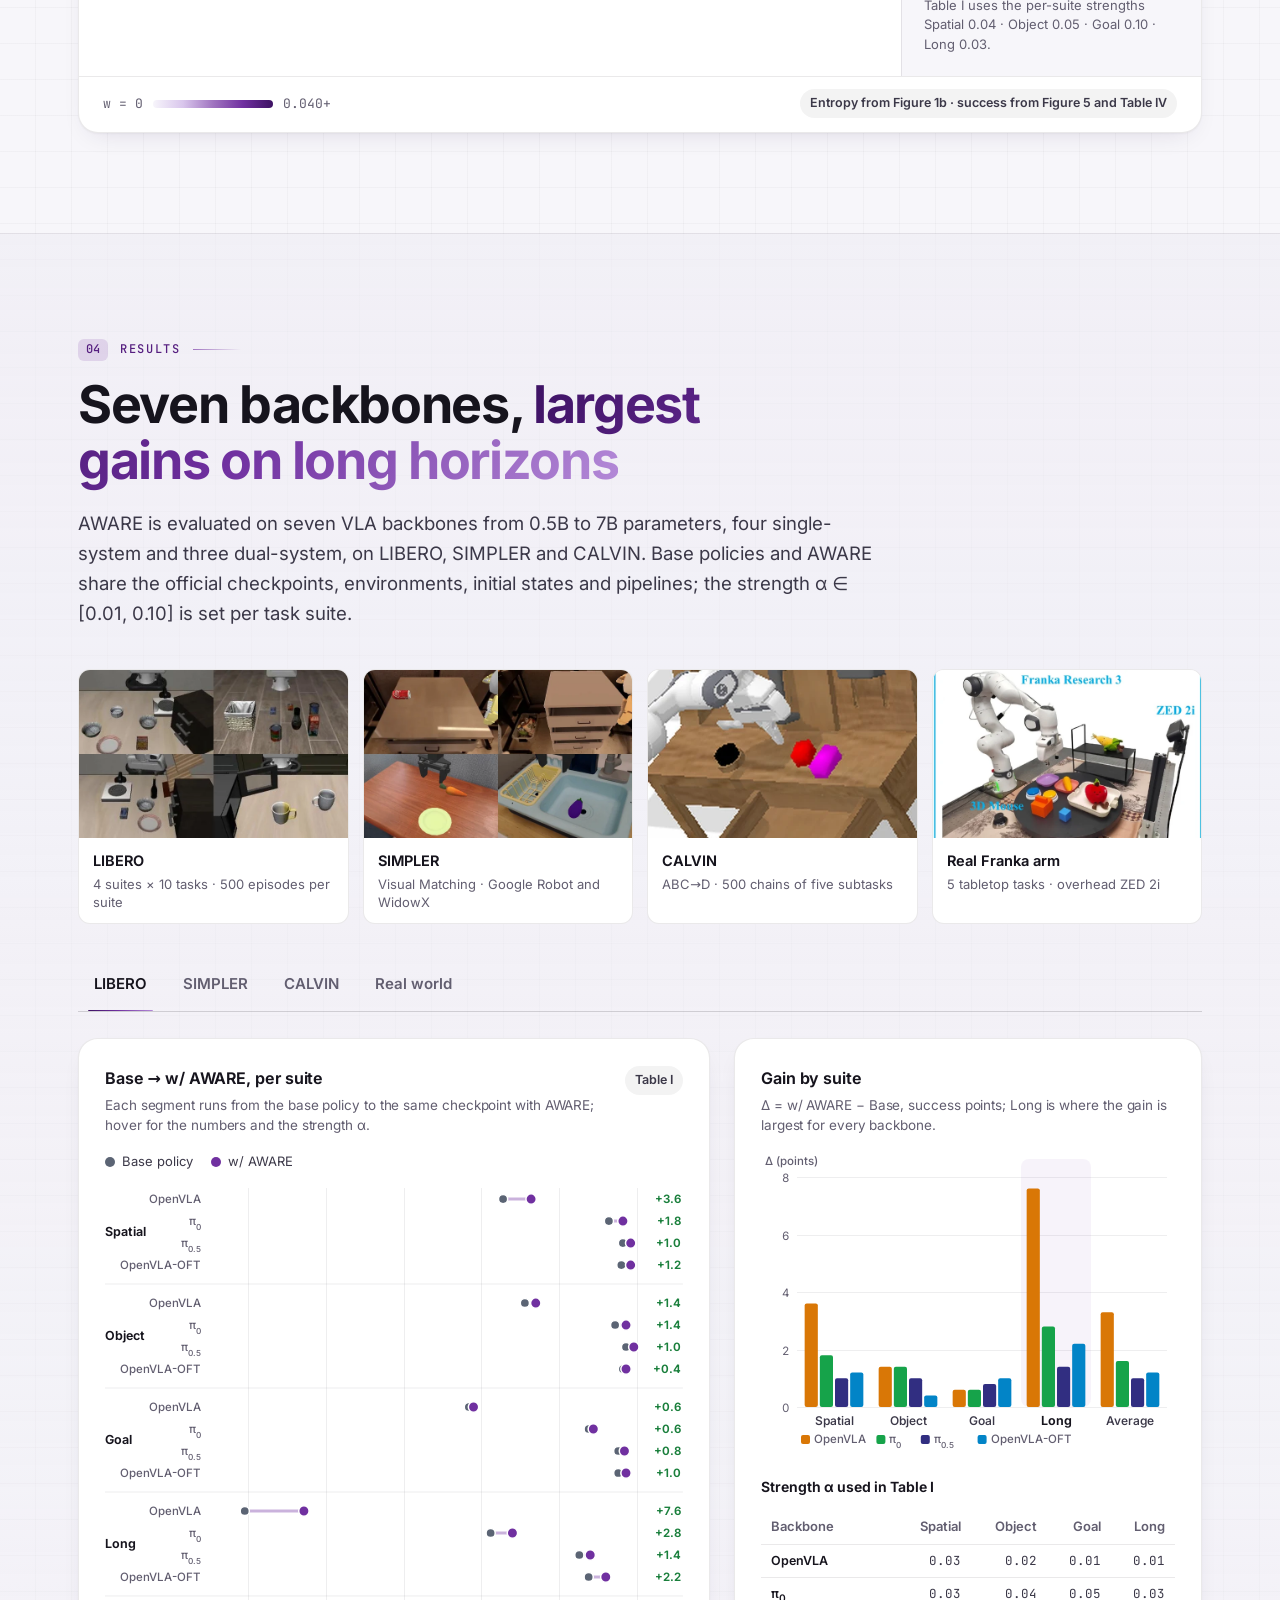
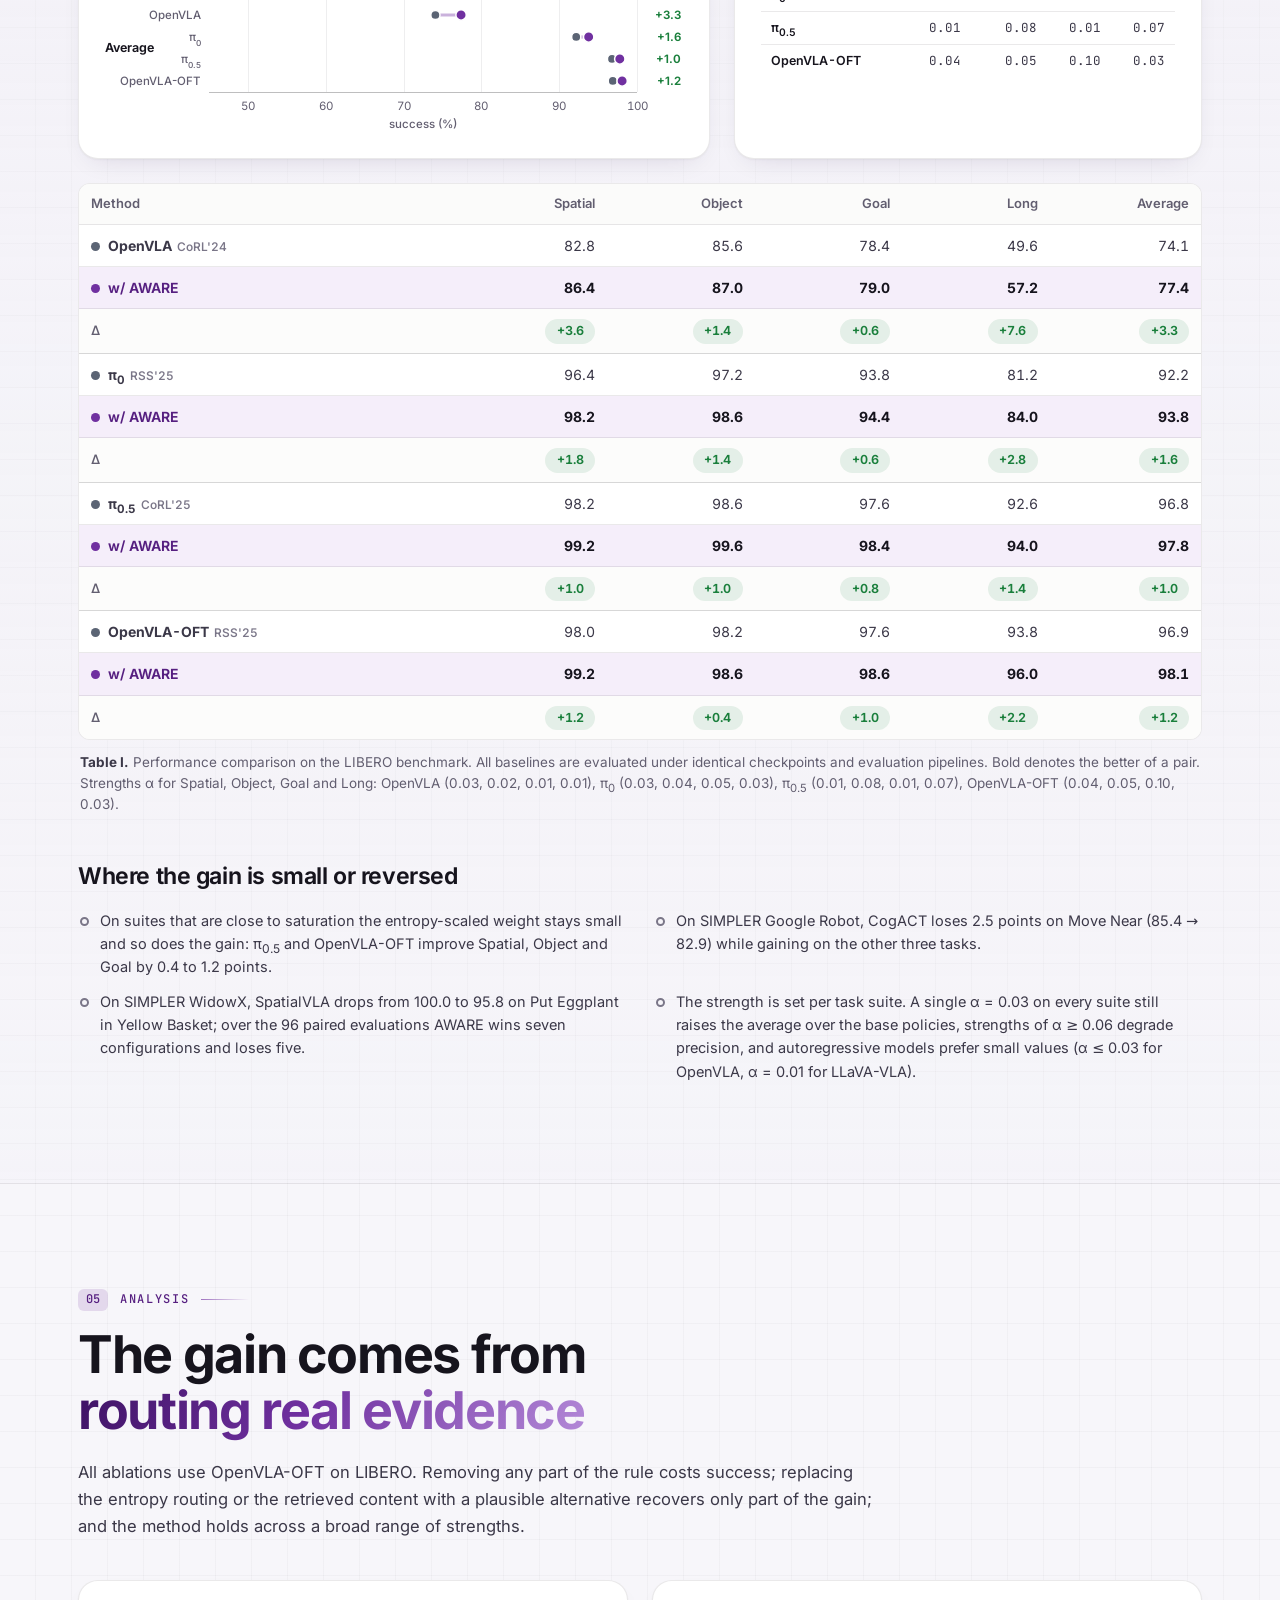
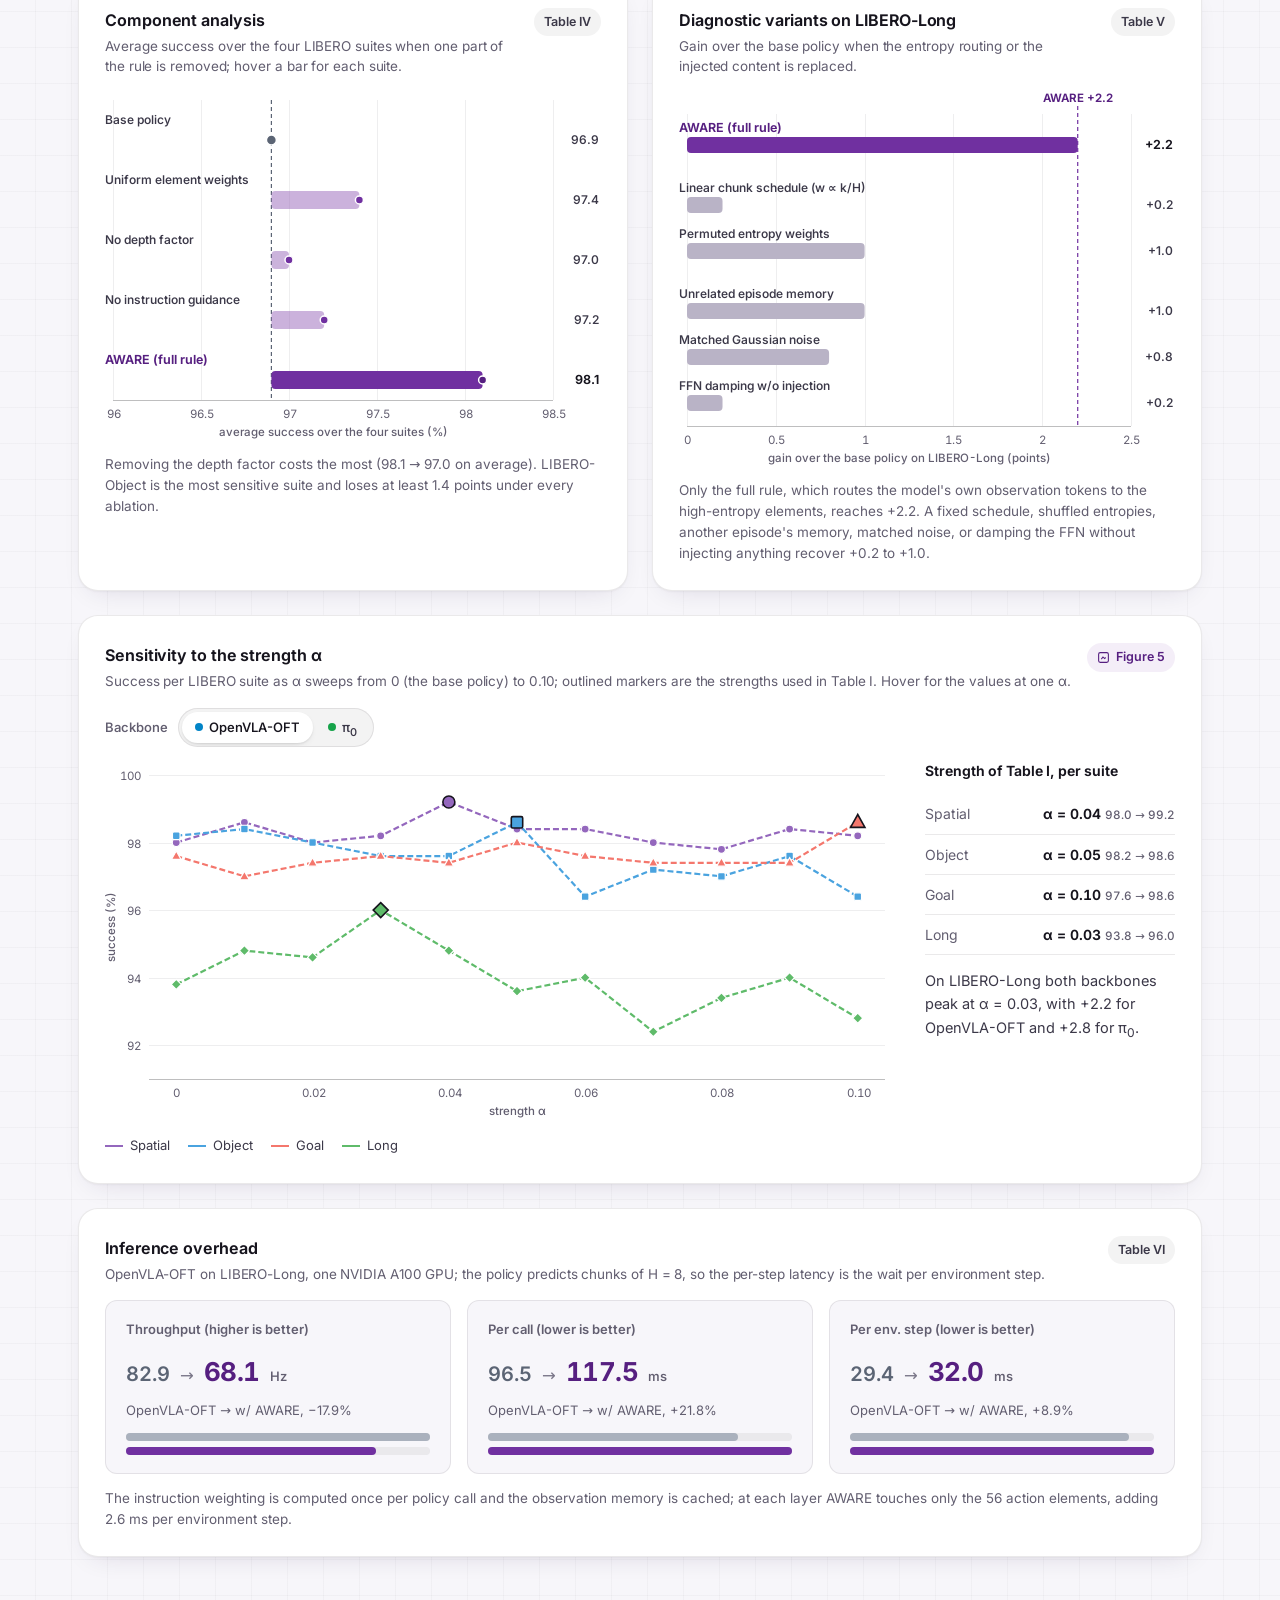
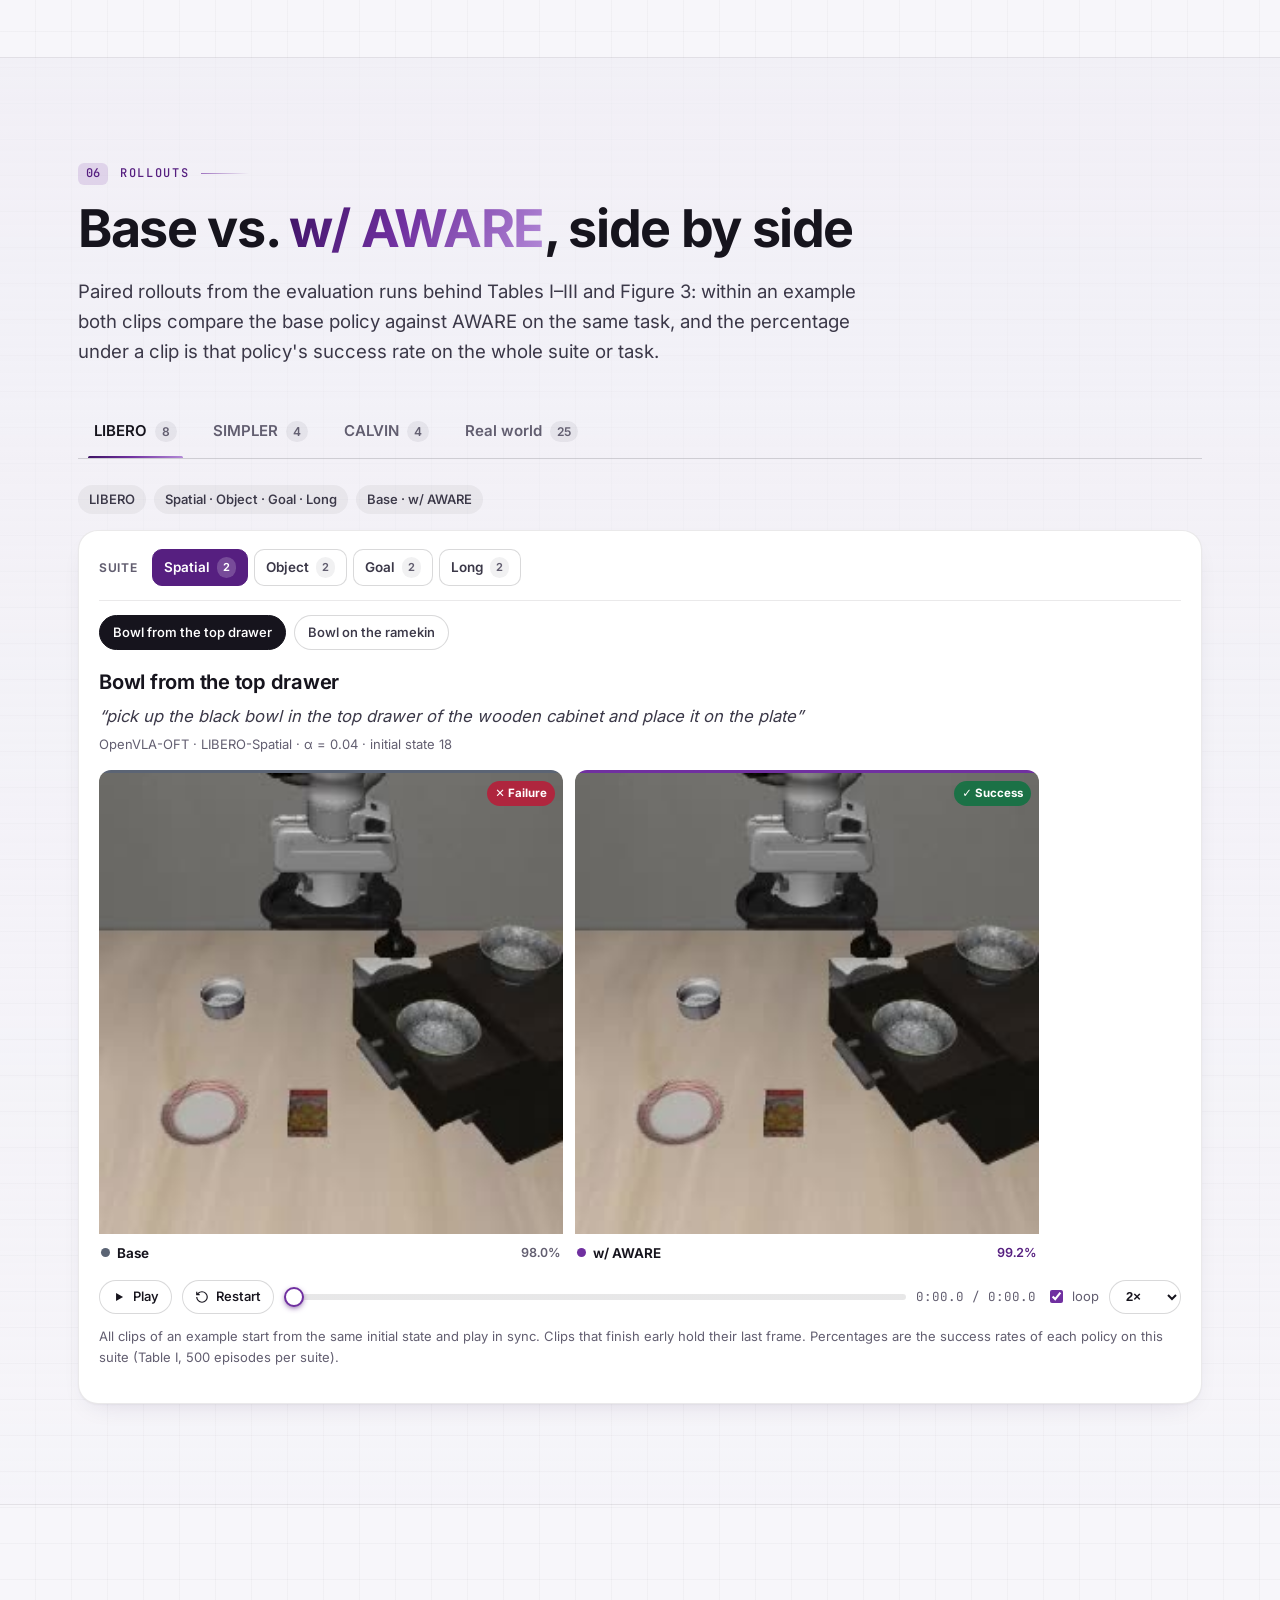
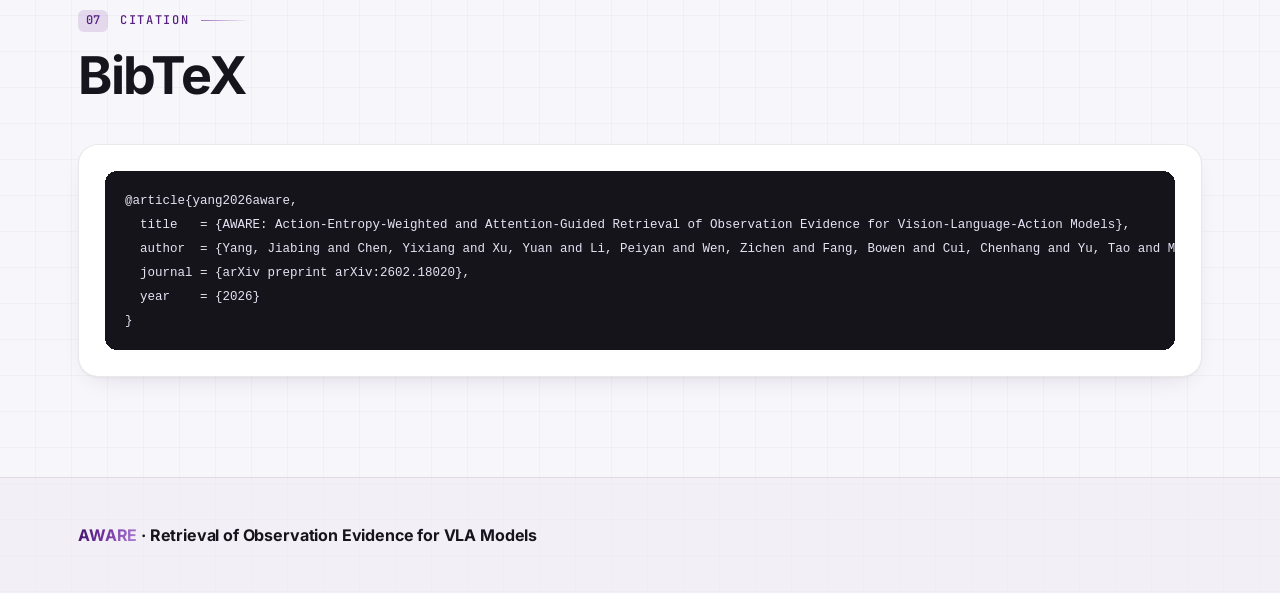
==== commit ffe13dc6: "Add Citation link to top navigation bar" ====
--- a/docs/index.html
+++ b/docs/index.html
@@ -37,6 +37,7 @@
       <li><a href="#results">Results</a></li>
       <li><a href="#analysis">Analysis</a></li>
       <li><a href="#rollouts">Rollouts</a></li>
+      <li><a href="#citation">Citation</a></li>
     </ul>
     <button class="nav-toggle" id="nav-toggle" aria-label="Open section menu" aria-expanded="false" aria-controls="nav-links"><span></span></button>
   </div>
